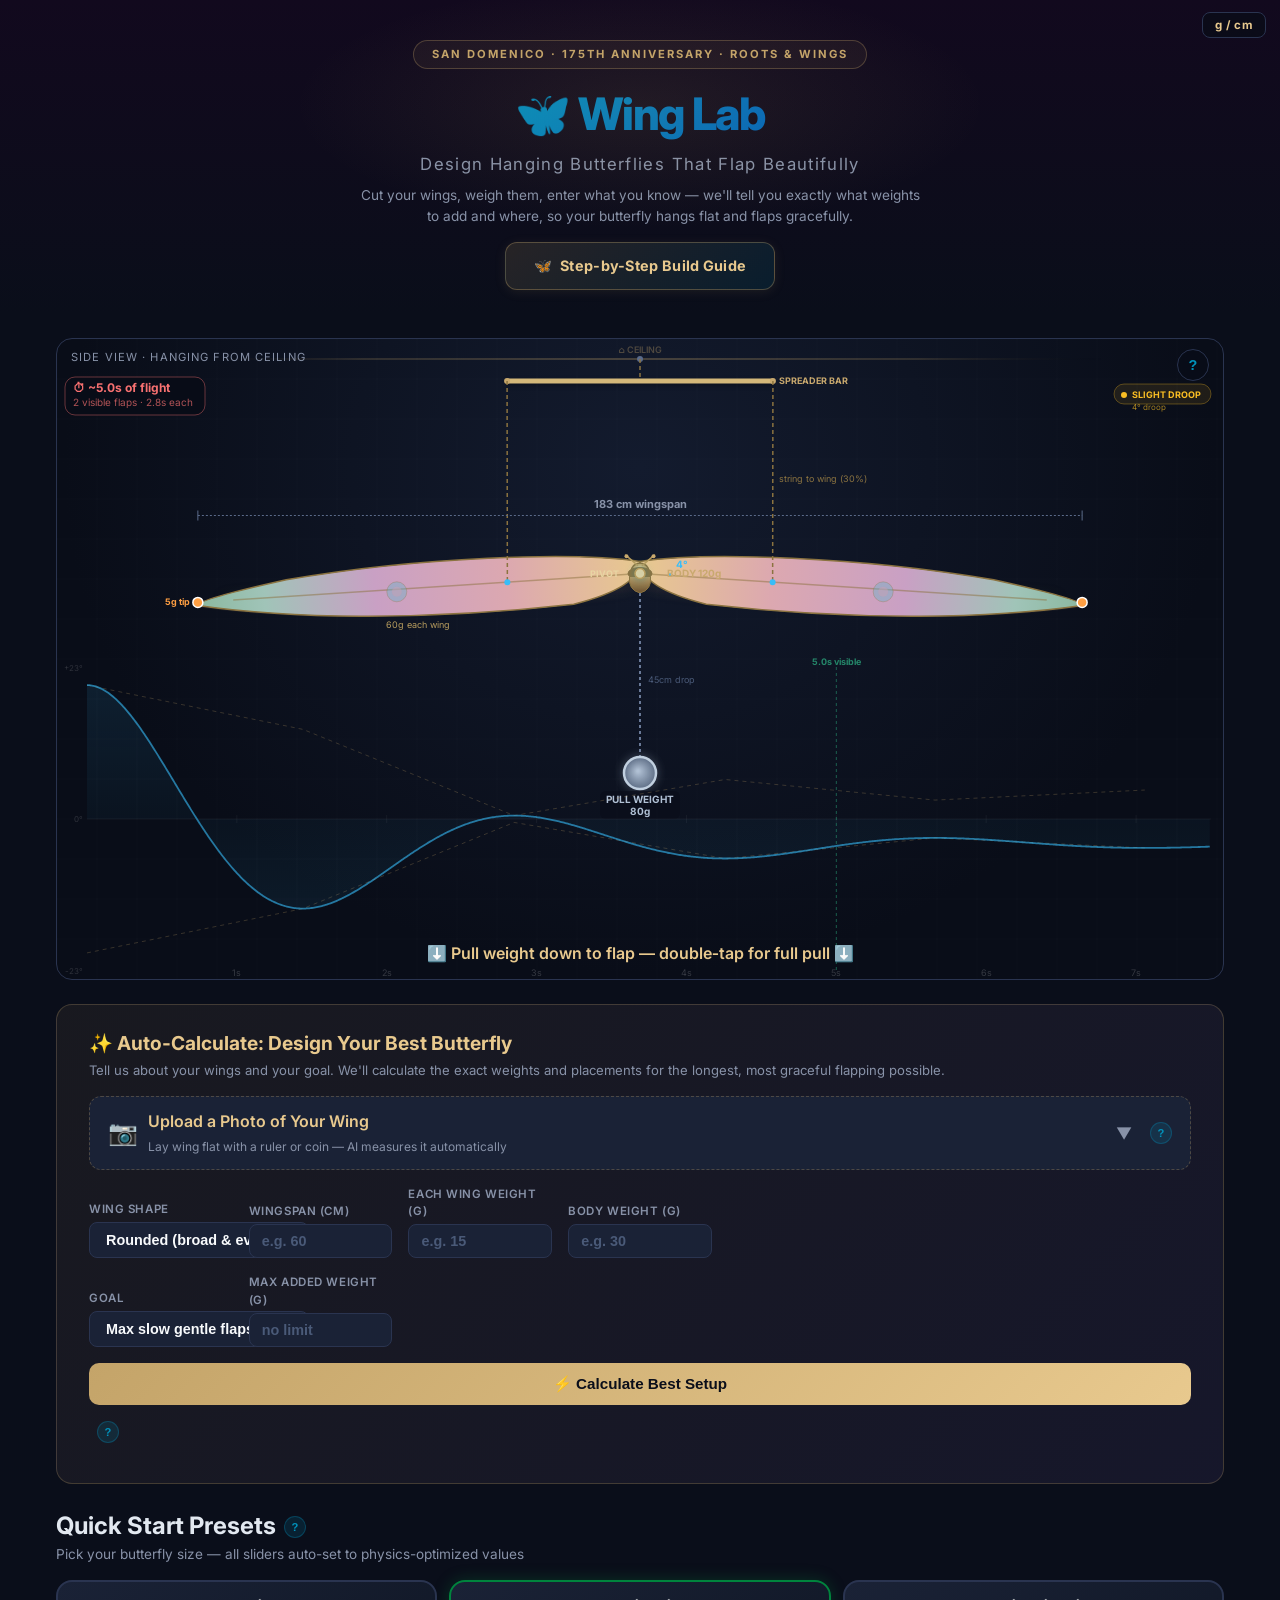
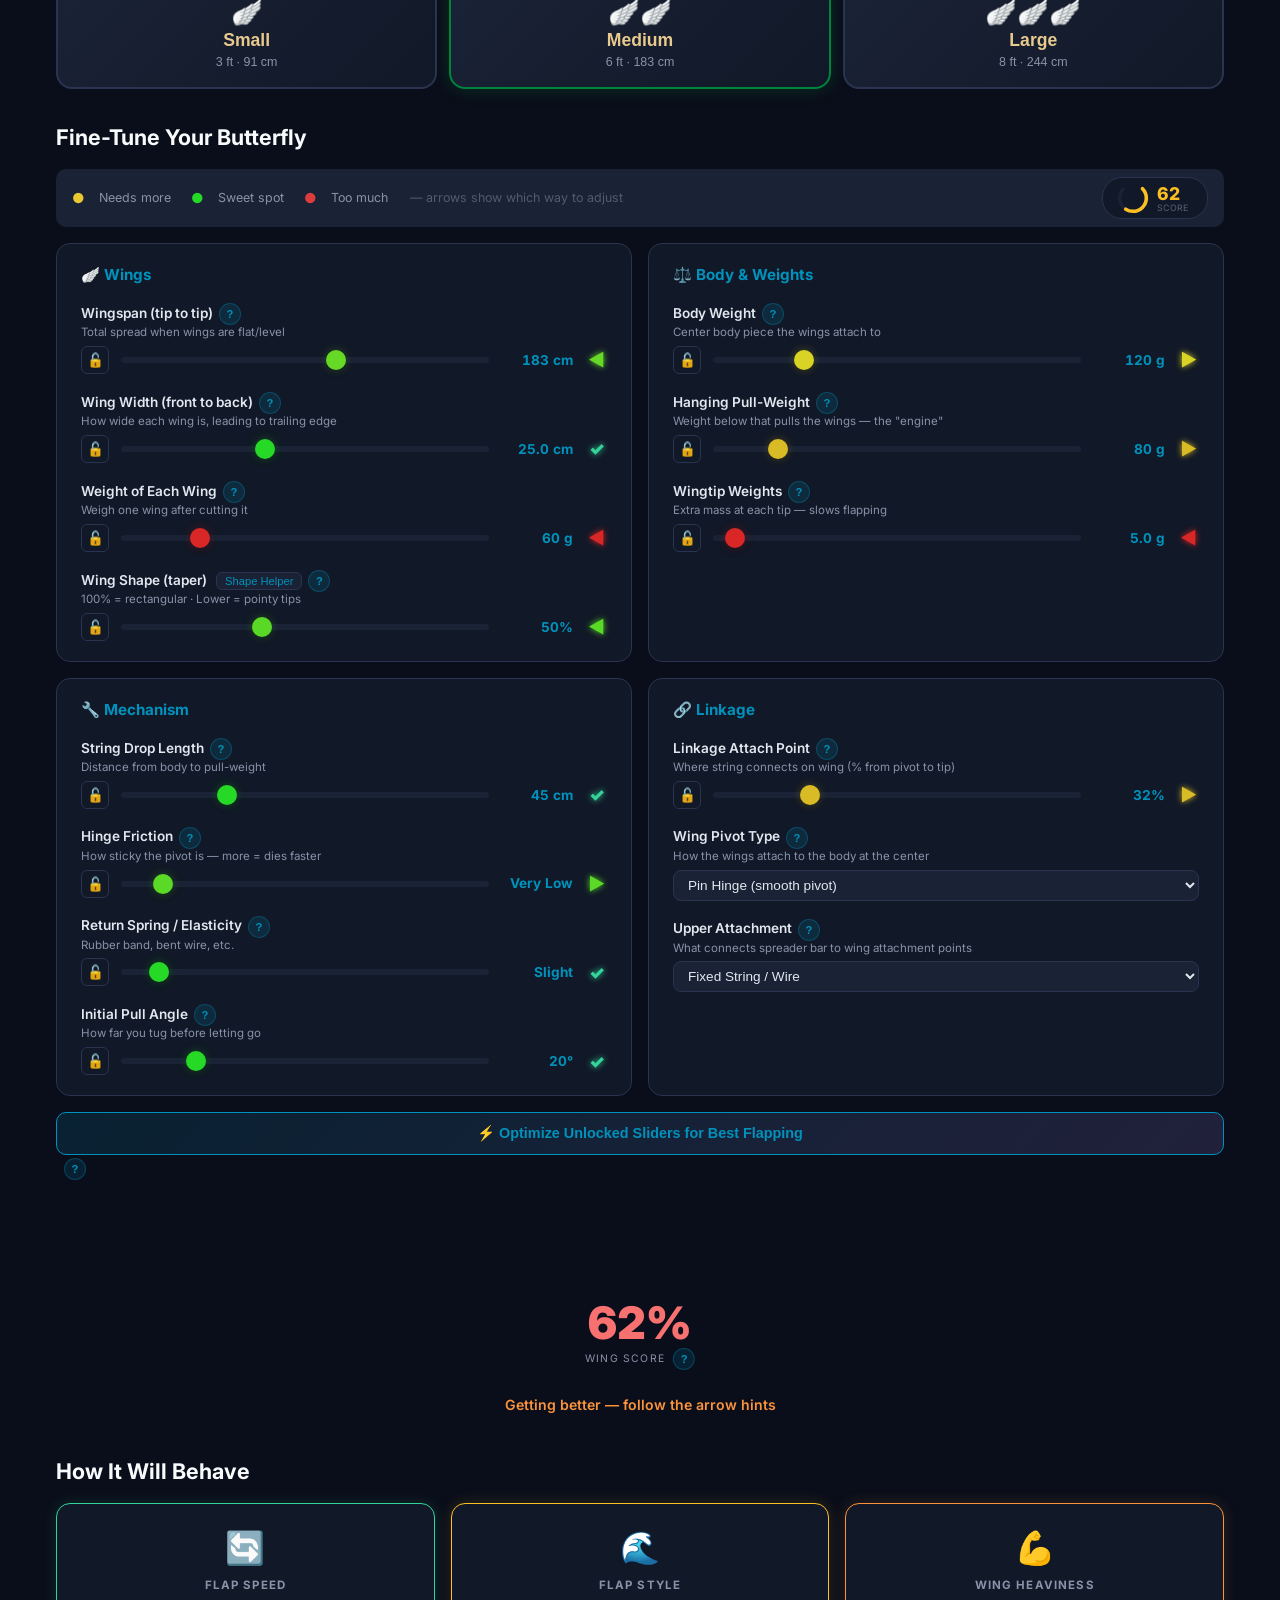
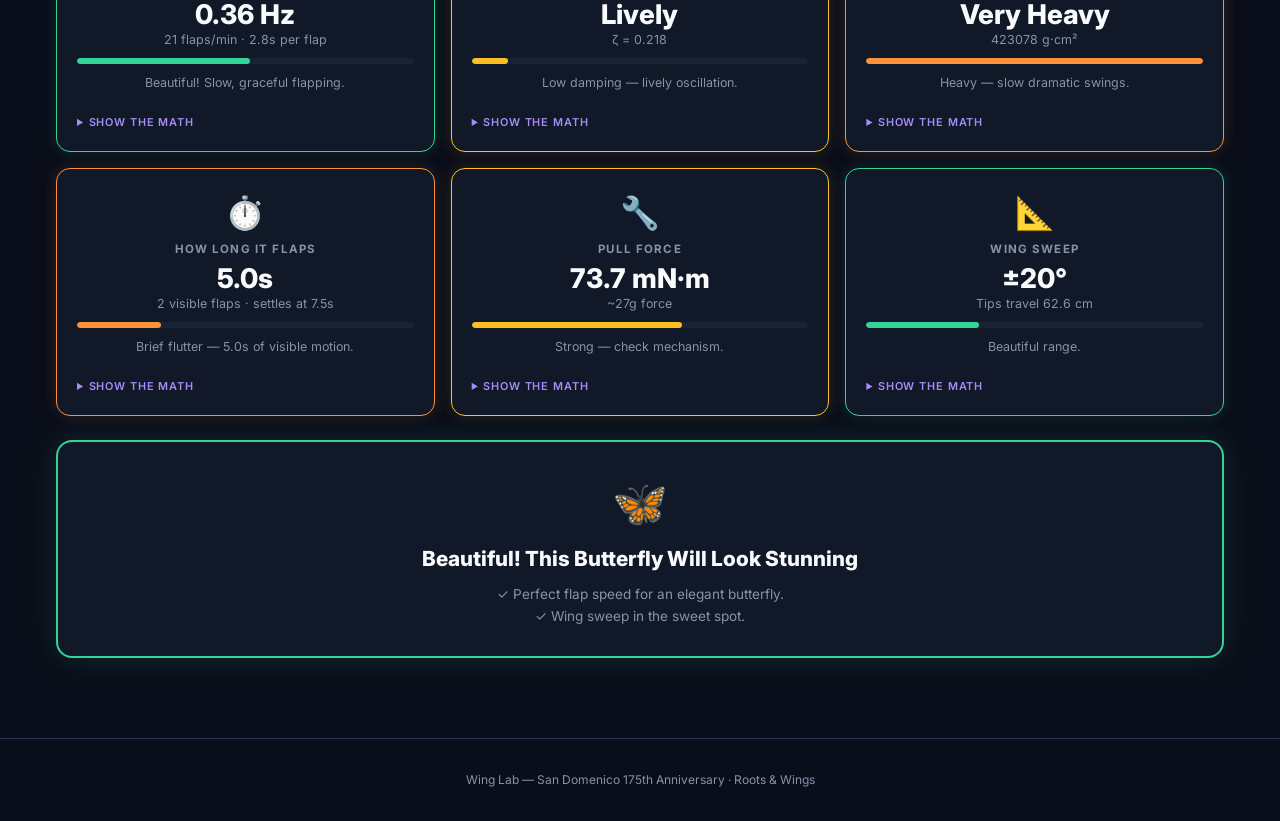
==== butterfly-wing-lab.html @ 30ece29a "Add metric/imperial unit toggle across entire interface - Toggle button in header (g/cm ↔ oz/in) - A" ====
<!DOCTYPE html>
<html lang="en">
<head>
  <meta charset="UTF-8">
  <meta name="viewport" content="width=device-width, initial-scale=1.0">
  <meta name="theme-color" content="#00843D">
  <meta name="apple-mobile-web-app-capable" content="yes">
  <meta name="apple-mobile-web-app-status-bar-style" content="black-translucent">
  <link rel="manifest" href="/manifest.json">
  <link rel="icon" type="image/svg+xml" href="/icon-192.svg">
  <link rel="apple-touch-icon" href="/icon-192.svg">
  <link rel="preconnect" href="https://fonts.googleapis.com">
  <link rel="preconnect" href="https://fonts.gstatic.com" crossorigin>
  <link href="https://fonts.googleapis.com/css2?family=Inter:wght@400;600;700;800;900&display=swap" rel="stylesheet">
  <title>Wing Lab — San Domenico 175th · Roots & Wings</title>
  <style>
:root {
  --bg-deep: #0a0e1a;
  --bg-card: #111827;
  --bg-surface: #1a2236;
  --border: #2a3450;
  --text: #e2e8f0;
  --text-dim: #8892a8;
  --text-bright: #f8fafc;
  --sd-green: #00843D;
  --sd-blue: #0057B8;
  --sd-yellow: #FFCD00;
  --sd-teal: #0092BC;
  --accent: #0092BC;
  --accent-glow: rgba(0, 146, 188, 0.3);
  --gold: #c4a469;
  --gold-light: #e8c98e;
  --green: #34d399;
  --green-dim: rgba(52, 211, 153, 0.15);
  --yellow: #fbbf24;
  --yellow-dim: rgba(251, 191, 36, 0.15);
  --orange: #fb923c;
  --orange-dim: rgba(251, 146, 60, 0.15);
  --red: #f87171;
  --red-dim: rgba(248, 113, 113, 0.15);
  --purple: #a78bfa;
}
*{margin:0;padding:0;box-sizing:border-box}
body{font-family:'Inter',-apple-system,BlinkMacSystemFont,'Segoe UI',sans-serif;background:var(--bg-deep);color:var(--text);line-height:1.5;min-height:100vh}

header{text-align:center;padding:2.5rem 1rem 1.5rem;background:linear-gradient(180deg,#12091e 0%,var(--bg-deep) 100%);position:relative;overflow:hidden}
header::before{content:'';position:absolute;top:-20px;left:50%;transform:translateX(-50%);width:700px;height:250px;background:radial-gradient(ellipse,rgba(196,164,105,0.1) 0%,transparent 70%);pointer-events:none}
.gala-badge{display:inline-block;font-size:.7rem;font-weight:700;letter-spacing:.18em;text-transform:uppercase;color:var(--gold);border:1px solid rgba(196,164,105,0.3);padding:5px 18px;border-radius:20px;margin-bottom:.75rem;background:rgba(196,164,105,0.06)}
header h1{font-size:2.8rem;font-weight:800;letter-spacing:-.03em;background:linear-gradient(135deg,var(--sd-green) 0%,var(--sd-teal) 35%,var(--sd-blue) 70%,var(--gold-light) 100%);-webkit-background-clip:text;-webkit-text-fill-color:transparent;background-clip:text}
.subtitle{color:var(--text-dim);font-size:1.05rem;letter-spacing:.08em;margin-top:.25rem}
.header-desc{color:var(--text-dim);font-size:.85rem;margin-top:.5rem;max-width:560px;margin-left:auto;margin-right:auto;line-height:1.5}
main{max-width:1200px;margin:0 auto;padding:0 1rem 3rem}

#wing-viz-section{position:relative;margin:1.5rem 0;border-radius:16px;overflow:hidden;border:1px solid var(--border);background:radial-gradient(ellipse at 50% 20%,#131b2e 0%,#090d18 70%)}
#wingCanvas{display:block;width:100%;height:640px;touch-action:pan-y}
#anim-controls{position:absolute;bottom:14px;left:50%;transform:translateX(-50%);display:flex;gap:8px}
#anim-controls button{background:rgba(17,24,39,0.9);border:1px solid var(--border);color:var(--accent);padding:8px 20px;border-radius:10px;font-size:.85rem;font-weight:600;cursor:pointer;backdrop-filter:blur(8px);transition:all .2s}
#anim-controls button:hover{background:rgba(56,189,248,0.15);border-color:var(--accent);transform:translateY(-1px)}
#anim-controls button.active{background:var(--accent);color:var(--bg-deep)}
#canvas-label{position:absolute;top:10px;left:14px;font-size:.7rem;color:var(--text-dim);text-transform:uppercase;letter-spacing:.1em}
#physics-math-btn{position:absolute;top:10px;right:14px;background:rgba(9,13,24,0.7);border:1px solid var(--border);color:var(--accent);width:32px;height:32px;border-radius:50%;font-size:.9rem;font-weight:700;cursor:pointer;backdrop-filter:blur(6px);transition:all .2s;display:flex;align-items:center;justify-content:center;z-index:10}
#physics-math-btn:hover{background:rgba(56,189,248,0.2);border-color:var(--accent);transform:scale(1.1)}
#physics-modal-overlay{position:fixed;inset:0;z-index:10001;background:rgba(0,0,0,0.7);backdrop-filter:blur(6px);display:none;align-items:flex-start;justify-content:center;padding:1.5rem;overflow-y:auto}
#physics-modal-overlay.open{display:flex}
#physics-modal{background:var(--bg-card);border:1px solid var(--border);border-radius:20px;max-width:680px;width:100%;max-height:none;padding:2rem 2.5rem;position:relative;box-shadow:0 24px 80px rgba(0,0,0,0.6);margin:1rem 0}
#physics-modal h3{font-size:1.15rem;color:var(--gold-light);margin:1.5rem 0 .5rem;font-weight:700}
#physics-modal h3:first-of-type{margin-top:.5rem}
#physics-modal .eq{font-family:'Cambria Math','Latin Modern Math','STIX Two Math',Georgia,serif;font-size:1.05rem;color:#e2e8f0;background:rgba(56,189,248,0.06);border:1px solid rgba(56,189,248,0.12);border-radius:12px;padding:1rem 1.25rem;margin:.75rem 0;line-height:1.8;overflow-x:auto}
#physics-modal .eq-label{font-size:.75rem;color:var(--accent);text-transform:uppercase;letter-spacing:.1em;margin-bottom:.25rem;font-family:Inter,system-ui,sans-serif}
#physics-modal p{font-size:.9rem;color:var(--text-soft);line-height:1.6;margin:.5rem 0}
#physics-modal .var-def{display:grid;grid-template-columns:auto 1fr;gap:4px 12px;font-size:.85rem;margin:.5rem 0}
#physics-modal .var-def dt{color:var(--accent);font-family:'Cambria Math',Georgia,serif;font-style:italic;text-align:right}
#physics-modal .var-def dd{color:var(--text-soft);margin:0}
#physics-modal-close{position:absolute;top:12px;right:16px;background:none;border:none;color:var(--text-dim);font-size:1.5rem;cursor:pointer;padding:4px 8px;border-radius:8px;transition:all .2s}
#physics-modal-close:hover{color:var(--text);background:var(--bg-surface)}

/* Auto-calc */
#auto-calc-section{margin:1.5rem 0;background:linear-gradient(135deg,rgba(196,164,105,0.08),rgba(167,139,250,0.08));border:1px solid rgba(196,164,105,0.25);border-radius:16px;padding:1.5rem 2rem}
#auto-calc-section h2{font-size:1.2rem;font-weight:700;color:var(--gold-light);margin-bottom:.25rem}
.auto-desc{font-size:.82rem;color:var(--text-dim);margin-bottom:1rem;line-height:1.4}
.auto-row{display:grid;grid-template-columns:repeat(auto-fill,minmax(140px,1fr));gap:1rem;align-items:end;margin-bottom:1rem}
.auto-field{display:flex;flex-direction:column;gap:4px}
.auto-field span{font-size:.72rem;font-weight:600;color:var(--text-dim);text-transform:uppercase;letter-spacing:.05em}
.auto-field input,.auto-field select{background:var(--bg-surface);border:1px solid var(--border);color:var(--text-bright);padding:8px 12px;border-radius:8px;font-size:.9rem;width:100%;outline:none;font-weight:600}
.auto-field input:focus{border-color:var(--gold)}
.auto-field input::placeholder{color:#4a5a78}
#autoCalcBtn{grid-column:1/-1;background:linear-gradient(135deg,var(--gold),var(--gold-light));color:var(--bg-deep);border:none;padding:12px 24px;border-radius:10px;font-size:.95rem;font-weight:700;cursor:pointer;transition:transform .15s,box-shadow .15s;white-space:nowrap;width:100%}
#autoCalcBtn:hover{transform:translateY(-1px);box-shadow:0 4px 16px rgba(196,164,105,0.3)}
#auto-result{background:var(--bg-card);border:1px solid var(--border);border-radius:10px;padding:1rem 1.25rem;display:none;margin-top:.75rem}
#auto-result.visible{display:block}
#auto-result h3{font-size:.85rem;font-weight:700;color:var(--green);margin-bottom:.5rem}
.auto-result-grid{display:grid;grid-template-columns:repeat(auto-fit,minmax(150px,1fr));gap:.75rem}
.ari{text-align:center;padding:.5rem;background:var(--bg-surface);border-radius:8px;border:2px solid transparent;transition:border-color .3s}
.ari.highlight{border-color:var(--gold);background:rgba(196,164,105,0.08)}
.ari .ari-label{font-size:.68rem;color:var(--text-dim);text-transform:uppercase;letter-spacing:.06em;margin-bottom:2px}
.ari .ari-value{font-size:1.3rem;font-weight:800;color:var(--gold-light)}
.ari .ari-detail{font-size:.7rem;color:var(--text-dim)}

/* Controls */
#controls-section{margin:2rem 0}
#controls-section h2,#dashboard-section h2,#plot-section h2{font-size:1.35rem;font-weight:700;margin-bottom:1rem;color:var(--text-bright)}
.controls-grid{display:grid;grid-template-columns:repeat(2,1fr);gap:1rem}
.control-group{background:var(--bg-card);border:1px solid var(--border);border-radius:14px;padding:1.25rem 1.5rem;transition:border-color .3s}
.control-group:hover{border-color:rgba(56,189,248,0.3)}
.control-group h3{font-size:.95rem;font-weight:700;margin-bottom:1rem;color:var(--accent)}
.control-group label{display:block;margin-bottom:1.1rem}
.control-group label:last-child{margin-bottom:0}
.label-text{display:block;font-size:.85rem;font-weight:600;color:var(--text)}
.label-detail{display:block;font-size:.72rem;color:var(--text-dim);margin-bottom:6px;line-height:1.3}
.slider-row{display:flex;align-items:center;gap:12px}
.slider-row input[type="range"]{flex:1;-webkit-appearance:none;appearance:none;height:6px;background:var(--bg-surface);border-radius:3px;outline:none;transition:background .2s;touch-action:manipulation}
.slider-row input[type="range"]:hover{background:#222d45}
.slider-row input[type="range"]::-webkit-slider-thumb{-webkit-appearance:none;width:20px;height:20px;border-radius:50%;background:var(--thumb-color,var(--accent));cursor:pointer;box-shadow:0 0 10px var(--thumb-glow,var(--accent-glow)),0 2px 6px rgba(0,0,0,0.3);transition:transform .15s,box-shadow .15s,background .3s}
.slider-row input[type="range"]::-webkit-slider-thumb:hover{transform:scale(1.15)}
.slider-row input[type="range"]:active::-webkit-slider-thumb{transform:scale(1.25)}
.slider-row input[type="range"]::-moz-range-thumb{width:20px;height:20px;border-radius:50%;background:var(--thumb-color,var(--accent));cursor:pointer;border:none;transition:background .3s}
.slider-row output{min-width:72px;text-align:right;font-size:.85rem;font-weight:700;color:var(--accent);font-variant-numeric:tabular-nums}
.slider-hint{width:22px;font-size:1.1rem;text-align:center;font-weight:900;opacity:1;transition:opacity .3s,color .3s;flex-shrink:0;line-height:1;text-shadow:0 0 6px currentColor}
.slider-lock{width:28px;height:28px;border:1px solid var(--border);background:transparent;color:var(--text-dim);border-radius:6px;cursor:pointer;font-size:.85rem;flex-shrink:0;display:flex;align-items:center;justify-content:center;transition:all .2s;padding:0}
.slider-lock:hover{border-color:var(--accent);color:var(--accent)}
.slider-lock.locked{background:rgba(251,191,36,0.15);border-color:var(--yellow);color:var(--yellow)}
.slider-row.locked input[type="range"]{opacity:0.35;pointer-events:none}
.slider-row.locked output{opacity:0.5}
.slider-row.locked .slider-hint{opacity:0.2}
#optimize-btn{display:block;width:100%;margin-top:1rem;padding:12px;background:linear-gradient(135deg,rgba(0,146,188,0.15),rgba(167,139,250,0.15));border:1px solid var(--accent);color:var(--accent);border-radius:10px;font-size:.9rem;font-weight:700;cursor:pointer;transition:all .2s}
#optimize-btn:hover{background:rgba(0,146,188,0.25);transform:translateY(-1px);box-shadow:0 4px 16px rgba(0,146,188,0.2)}
.slider-row.computed output{color:var(--gold-light);text-shadow:0 0 8px rgba(196,164,105,0.3)}
.slider-row select{flex:1;background:var(--bg-surface);border:1px solid var(--border);color:var(--text);padding:6px 10px;border-radius:8px;font-size:.85rem;cursor:pointer;outline:none}
.slider-row select:focus{border-color:var(--accent)}

/* Speedometer Gauge */
#speedo-section{margin:2rem 0 1rem;text-align:center}
#speedo-wrap{position:relative;display:inline-block;width:280px;height:170px}
#speedo-canvas{width:280px;height:170px}
#speedo-value{position:absolute;bottom:12px;left:50%;transform:translateX(-50%);text-align:center;line-height:1}
#speedo-num{font-size:2.8rem;font-weight:900;color:var(--text-bright);transition:color .3s;font-variant-numeric:tabular-nums}
#speedo-label{font-size:.65rem;text-transform:uppercase;letter-spacing:.12em;color:var(--text-dim);margin-top:2px}
#speedo-msg{font-size:.88rem;font-weight:600;margin-top:6px;min-height:1.3em;transition:color .3s}
@media(max-width:600px){
  #speedo-wrap{width:240px;height:150px}
  #speedo-canvas{width:240px;height:150px}
  #speedo-num{font-size:2.2rem}
}

/* Dashboard */
#dashboard-section{margin:2.5rem 0 1.5rem}
.dashboard-grid{display:grid;grid-template-columns:repeat(3,1fr);gap:1rem}
.metric-card{background:var(--bg-card);border:1px solid var(--border);border-radius:14px;padding:1.25rem;text-align:center;transition:border-color .3s,box-shadow .3s,transform .2s}
.metric-card:hover{transform:translateY(-2px);box-shadow:0 4px 20px rgba(0,0,0,0.3)}
.metric-card.status-great{border-color:var(--green);box-shadow:0 0 15px var(--green-dim)}
.metric-card.status-ok{border-color:var(--yellow);box-shadow:0 0 15px var(--yellow-dim)}
.metric-card.status-warn{border-color:var(--orange);box-shadow:0 0 15px var(--orange-dim)}
.metric-card.status-bad{border-color:var(--red);box-shadow:0 0 15px var(--red-dim)}
.metric-icon{font-size:2rem;margin-bottom:.3rem}
.metric-label{font-size:.72rem;font-weight:700;text-transform:uppercase;letter-spacing:.1em;color:var(--text-dim);margin-bottom:.25rem}
.metric-value{font-size:1.7rem;font-weight:800;color:var(--text-bright);line-height:1.2}
.metric-sublabel{font-size:.78rem;color:var(--text-dim);margin-bottom:.5rem}
.metric-bar-wrap{height:6px;background:var(--bg-surface);border-radius:3px;overflow:hidden;margin-bottom:.6rem}
.metric-bar{height:100%;border-radius:3px;transition:width .5s cubic-bezier(0.4,0,0.2,1),background .3s;width:0%}
.metric-explain{font-size:.78rem;color:var(--text-dim);line-height:1.4;min-height:2.5em}
.math-details{margin-top:.6rem;text-align:left}
.math-details summary{font-size:.68rem;color:var(--purple);cursor:pointer;text-transform:uppercase;letter-spacing:.08em;font-weight:600;user-select:none}
.math-details summary:hover{color:var(--accent)}
.math-content{margin-top:.5rem;font-size:.72rem;font-family:'SF Mono','Fira Code','Consolas',monospace;color:var(--text-dim);line-height:1.7;background:var(--bg-surface);padding:.75rem;border-radius:8px;white-space:pre-wrap;word-break:break-word}

/* Verdict */
#verdict-section{margin:1.5rem 0 2rem}
#verdict-box{background:var(--bg-card);border:2px solid var(--border);border-radius:16px;padding:1.75rem 2rem;text-align:center;transition:border-color .4s,box-shadow .4s}
#verdict-box.verdict-great{border-color:var(--green);box-shadow:0 0 30px var(--green-dim)}
#verdict-box.verdict-good{border-color:var(--yellow);box-shadow:0 0 30px var(--yellow-dim)}
#verdict-box.verdict-meh{border-color:var(--orange);box-shadow:0 0 30px var(--orange-dim)}
#verdict-box.verdict-bad{border-color:var(--red);box-shadow:0 0 30px var(--red-dim)}
#verdict-icon{font-size:2.8rem;margin-bottom:.4rem}
#verdict-text{font-size:1.3rem;font-weight:800;color:var(--text-bright);margin-bottom:.6rem}
#verdict-tips{font-size:.85rem;color:var(--text-dim);line-height:1.6;max-width:650px;margin:0 auto}
#verdict-tips strong{color:var(--text)}

/* Plot */
#plot-section{margin:2rem 0}
#plotCanvas{display:block;width:100%;height:200px;background:var(--bg-card);border:1px solid var(--border);border-radius:14px}

footer{text-align:center;padding:2rem 1rem;color:var(--text-dim);font-size:.75rem;border-top:1px solid var(--border)}

/* Preset buttons */
#presets-section{margin:1.5rem 0}
.preset-btn{display:flex;flex-direction:column;align-items:center;gap:4px;padding:18px 16px;background:linear-gradient(135deg,var(--bg-surface),var(--bg-card));border:2px solid var(--border);border-radius:16px;cursor:pointer;transition:all .25s;color:var(--text);min-height:60px}
.preset-btn:hover{border-color:var(--gold);background:linear-gradient(135deg,rgba(196,164,105,0.08),var(--bg-card));transform:translateY(-2px);box-shadow:0 6px 20px rgba(196,164,105,0.15)}
.preset-btn:active{transform:translateY(0);box-shadow:none}
.preset-btn.active{border-color:var(--sd-green);box-shadow:0 0 16px rgba(0,132,61,0.3)}
.preset-icon{font-size:1.6rem;line-height:1}
.preset-label{font-size:1.1rem;font-weight:700;color:var(--gold-light)}
.preset-size{font-size:.78rem;color:var(--text-dim)}

@media(max-width:900px){.controls-grid{grid-template-columns:1fr}.dashboard-grid{grid-template-columns:repeat(2,1fr)}#auto-calc-section{padding:1.25rem 1rem}}
@media(max-width:600px){
  header{padding:1.5rem .75rem 1rem}
  header h1{font-size:1.8rem}
  .subtitle{font-size:1rem}
  .header-desc{font-size:.88rem}
  main{padding:0 .5rem 2rem}
  section{margin:1rem 0!important}
  #wingCanvas{height:380px}
  #auto-calc-section{padding:1rem .75rem}
  .auto-row{grid-template-columns:1fr 1fr!important;gap:.75rem}
  #autoCalcBtn{padding:14px;font-size:1.05rem}
  .control-group{padding:.75rem}
  .control-group label .label-text{font-size:.92rem}
  .control-group label .label-detail{font-size:.82rem}
  .slider-row{gap:8px}
  .slider-row output{min-width:55px;font-size:.88rem}
  .slider-row input[type="range"]{height:36px}
  .slider-row input[type="range"]::-webkit-slider-thumb{width:44px;height:44px}
  .slider-row input[type="range"]::-moz-range-thumb{width:44px;height:44px}
  .slider-lock{width:44px;height:44px;font-size:1.1rem;border-radius:10px}
  .dashboard-grid{grid-template-columns:1fr}
  .metric-value{font-size:1.6rem}
  .metric-sublabel{font-size:.82rem}
  .metric-explain{font-size:.85rem}
  .auto-field span{font-size:.82rem}
  .ari .ari-label{font-size:.78rem}
  .ari .ari-detail{font-size:.78rem}
  .metric-label{font-size:.82rem}
  .math-content{font-size:.82rem}
  #speedo-label{font-size:.75rem}
  #canvas-label{font-size:.78rem}
  #openShapeModal{font-size:.82rem;padding:6px 14px;min-height:36px}
  #plotCanvas{height:160px}
  #verdict-box{padding:1rem}
  #verdict-box #verdict-text{font-size:1.05rem}
  #photo-dropzone{padding:1.25rem}
  footer{padding:1.5rem .5rem}
}
@media(max-width:380px){
  header h1{font-size:1.5rem}
  .auto-row{grid-template-columns:1fr!important}
  .gala-badge{font-size:.6rem;padding:4px 12px}
}
@keyframes hintPulse{0%,100%{opacity:1;transform:translateY(0)}50%{opacity:0.6;transform:translateY(4px)}}
@keyframes guideFlap{0%,100%{transform:rotate(0deg) scaleX(1)}25%{transform:rotate(-8deg) scaleX(0.85)}50%{transform:rotate(0deg) scaleX(1)}75%{transform:rotate(8deg) scaleX(0.85)}}
.guide-btn{display:inline-flex;align-items:center;gap:8px;margin-top:1rem;padding:12px 28px;background:linear-gradient(135deg,rgba(196,164,105,0.15),rgba(0,146,188,0.12));border:1.5px solid rgba(196,164,105,0.35);color:var(--gold-light);font-size:.9rem;font-weight:700;border-radius:12px;text-decoration:none;transition:all .25s;box-shadow:0 2px 12px rgba(196,164,105,0.1);letter-spacing:.02em}
.guide-btn:hover{transform:translateY(-2px);box-shadow:0 4px 20px rgba(196,164,105,0.25);border-color:rgba(196,164,105,0.55);background:linear-gradient(135deg,rgba(196,164,105,0.22),rgba(0,146,188,0.18))}
.guide-btn .gb-fly{display:inline-block;transition:all .3s}
.guide-btn:hover .gb-fly{animation:guideFlap .6s ease-in-out infinite}
#unit-toggle{position:absolute;top:12px;right:14px;background:rgba(9,13,24,0.7);border:1px solid var(--border);color:var(--gold-light);font-size:.72rem;font-weight:700;padding:5px 12px;border-radius:8px;cursor:pointer;backdrop-filter:blur(6px);transition:all .2s;font-family:inherit;letter-spacing:.04em}
#unit-toggle:hover{background:rgba(196,164,105,0.15);border-color:var(--gold-light)}
#loading-overlay{position:fixed;inset:0;z-index:9999;background:var(--bg-deep);display:flex;flex-direction:column;align-items:center;justify-content:center;transition:opacity .5s;font-size:2rem}
#loading-overlay span{font-size:1rem;color:var(--text-dim);margin-top:1rem;font-weight:600}
#loading-overlay.fade-out{opacity:0;pointer-events:none}

/* Help Modal */
#help-modal-overlay{position:fixed;inset:0;z-index:10000;background:rgba(0,0,0,0.6);backdrop-filter:blur(4px);display:none;align-items:center;justify-content:center;padding:1rem}
#help-modal-overlay.open{display:flex}
#help-modal{background:var(--bg-card);border:1px solid var(--border);border-radius:20px;max-width:440px;width:100%;max-height:80vh;overflow-y:auto;padding:2rem;position:relative;box-shadow:0 20px 60px rgba(0,0,0,0.5)}
#help-modal-close{position:absolute;top:12px;right:16px;background:none;border:none;color:var(--text-dim);font-size:1.5rem;cursor:pointer;padding:4px 8px;border-radius:8px;transition:all .2s}
#help-modal-close:hover{color:var(--text);background:var(--bg-surface)}
#help-modal h3{font-size:1.2rem;font-weight:800;color:var(--gold-light);margin-bottom:.75rem;padding-right:2rem}
#help-modal .help-body{font-size:.92rem;color:var(--text);line-height:1.6;margin-bottom:1rem}
#help-modal .help-tip{background:rgba(0,132,61,0.1);border:1px solid rgba(0,132,61,0.25);border-radius:12px;padding:10px 14px;font-size:.85rem;color:var(--green);line-height:1.5}
#help-modal .help-tip::before{content:'\uD83D\uDCA1 ';font-size:1rem}
.help-btn{display:inline-flex;align-items:center;justify-content:center;width:22px;height:22px;border-radius:50%;background:rgba(0,146,188,0.15);border:1px solid rgba(0,146,188,0.3);color:var(--accent);font-size:.7rem;font-weight:700;cursor:pointer;margin-left:6px;transition:all .2s;vertical-align:middle;flex-shrink:0}
.help-btn:hover{background:rgba(0,146,188,0.3);transform:scale(1.1)}
@media(max-width:600px){.help-btn{width:28px;height:28px;font-size:.8rem}}
  </style>
</head>
<body>
  <div id="loading-overlay">&#x1F98B;<span>Loading Wing Lab...</span></div>
  <header>
    <div class="gala-badge">San Domenico &middot; 175th Anniversary &middot; Roots & Wings</div>
    <h1>&#x1F98B; Wing Lab</h1>
    <p class="subtitle">Design Hanging Butterflies That Flap Beautifully</p>
    <p class="header-desc">Cut your wings, weigh them, enter what you know &mdash; we'll tell you exactly what weights to add and where, so your butterfly hangs flat and flaps gracefully.</p>
    <a href="/instructions.html" class="guide-btn"><span class="gb-fly">&#x1F98B;</span> Step-by-Step Build Guide</a>
    <button id="unit-toggle" title="Switch metric / imperial" onclick="toggleUnits()">g / cm</button>
  </header>

  <main>
    <!-- Visualization -->
    <section id="wing-viz-section">
      <canvas id="wingCanvas" role="img" aria-label="Interactive butterfly wing simulation — drag the weight to flap"></canvas>
      <div id="anim-controls">
        <div id="drag-hint" style="color:var(--gold-light);font-size:1rem;font-weight:600;opacity:1;pointer-events:none;text-align:center;animation:hintPulse 2s ease-in-out infinite">
          &#11015;&#65039; Pull weight down to flap &mdash; double&#8209;tap for full pull &#11015;&#65039;
        </div>
      </div>
      <div id="canvas-label">Side view &middot; hanging from ceiling</div>
      <button id="physics-math-btn" title="View the physics equations" onclick="document.getElementById('physics-modal-overlay').classList.add('open')">?</button>
    </section>

    <!-- Physics Math Modal -->
    <div id="physics-modal-overlay" onclick="if(event.target===this)this.classList.remove('open')">
      <div id="physics-modal">
        <button id="physics-modal-close" onclick="this.parentElement.parentElement.classList.remove('open')">&times;</button>
        <h2 style="font-size:1.3rem;color:var(--gold-light);margin:0 0 .25rem;font-weight:800">&#x1F9EE; The Physics Behind the Flap</h2>
        <p style="color:var(--text-dim);font-size:.8rem;margin-bottom:1rem">Real equations &mdash; this is exactly what the simulator computes</p>

        <h3>&#9878;&#65039; Equation of Motion</h3>
        <p>Each wing pivots at the body. The angular acceleration <em>d&sup2;&theta;/dt&sup2;</em> comes from summing all torques and dividing by the moment of inertia:</p>
        <div class="eq">
          <div class="eq-label">Angular acceleration</div>
          I &middot; &theta;&#776; = &tau;<sub>pendulum</sub> + &tau;<sub>gravity</sub> + &tau;<sub>spring</sub> + &tau;<sub>elastic</sub> + &tau;<sub>friction</sub> + &tau;<sub>air drag</sub> &minus; c &middot; &theta;&#775;
        </div>

        <h3>&#128270; Torque Terms</h3>
        <div class="eq">
          <div class="eq-label">Pull weight pendulum (nonlinear)</div>
          &tau;<sub>pendulum</sub> = &minus;m<sub>pull</sub> &middot; g &middot; r<sub>link</sub> &middot; sin(&theta;)
        </div>
        <div class="eq">
          <div class="eq-label">Net gravitational bias (string tension vs wing weight)</div>
          &tau;<sub>gravity</sub> = &tau;<sub>net</sub> &middot; cos(&theta;)<br>
          <span style="font-size:.85rem;color:var(--text-dim)">where &tau;<sub>net</sub> = T &middot; r<sub>link</sub> &minus; (m<sub>wing</sub> &middot; g &middot; r<sub>cg</sub> + m<sub>tip</sub> &middot; g &middot; L)</span><br>
          <span style="font-size:.85rem;color:var(--text-dim)">and T = (m<sub>body</sub> + m<sub>pull</sub>) &middot; g / 2 &nbsp; (string tension per wing)</span>
        </div>
        <div class="eq">
          <div class="eq-label">Air drag (quadratic, opposes motion)</div>
          &tau;<sub>air</sub> = &minus;2 &middot; &frac12;&rho; C<sub>d</sub> A<sub>wing</sub> r<sub>cp</sub> &middot; v &middot; |v|<br>
          <span style="font-size:.85rem;color:var(--text-dim)">where v = &theta;&#775; &middot; L/2 (tip velocity) and C<sub>d</sub> = 1.2 (flat plate)</span>
        </div>

        <h3>&#128736;&#65039; Rest Angle</h3>
        <p>At equilibrium, the pendulum torque and gravitational bias cancel:</p>
        <div class="eq">
          <div class="eq-label">Static equilibrium</div>
          tan(&theta;<sub>rest</sub>) = &tau;<sub>net</sub> / (m<sub>pull</sub> &middot; g &middot; r<sub>link</sub>)
        </div>
        <p>When &tau;<sub>net</sub> &gt; 0 (heavy body/pull weight): wings tilt <strong>up</strong> (V-shape).<br>
        When &tau;<sub>net</sub> &lt; 0 (heavy wings): wings <strong>droop</strong> down.</p>

        <h3>&#9881;&#65039; Moment of Inertia</h3>
        <div class="eq">
          <div class="eq-label">Total rotational inertia</div>
          I = 2(I<sub>wing</sub> + I<sub>tip</sub>) + I<sub>pull</sub><br>
          <span style="font-size:.85rem;color:var(--text-dim)">I<sub>wing</sub> = m<sub>wing</sub> &middot; L&sup2; &middot; (1+3&lambda;) / (6(1+&lambda;)) &nbsp; (&lambda; = taper ratio)</span><br>
          <span style="font-size:.85rem;color:var(--text-dim)">I<sub>tip</sub> = m<sub>tip</sub> &middot; L&sup2; &nbsp; (point mass at tip)</span><br>
          <span style="font-size:.85rem;color:var(--text-dim)">I<sub>pull</sub> = m<sub>pull</sub> &middot; r<sub>link</sub>&sup2; &nbsp; (weight on linkage arm)</span>
        </div>

        <h3>&#127926; Natural Frequency</h3>
        <div class="eq">
          <div class="eq-label">Linearized stiffness near rest</div>
          k<sub>eff</sub> = m<sub>pull</sub> g r<sub>link</sub> cos(&theta;<sub>rest</sub>) + &tau;<sub>net</sub> sin(&theta;<sub>rest</sub>) + k<sub>spring</sub> + k<sub>elastic</sub>
        </div>
        <div class="eq">
          <div class="eq-label">Damped natural frequency</div>
          &omega;<sub>n</sub> = &radic;(k<sub>eff</sub> / I) &nbsp;&nbsp;&nbsp; f<sub>d</sub> = &omega;<sub>n</sub>&radic;(1&minus;&zeta;&sup2;) / 2&pi;
        </div>

        <h3>&#128187; Numerical Integration</h3>
        <p>4th-order Runge-Kutta (RK4) at 120 Hz timestep. Captures nonlinear large-angle dynamics, air drag v&sup2; effects, and Coulomb friction transitions that closed-form solutions miss.</p>

        <h3>&#128065;&#65039; Perceptibility Analysis</h3>
        <p>Flap duration uses human motion perception thresholds at 3m viewing distance:</p>
        <dl class="var-def">
          <dt>Displacement</dt><dd>&ge; 5mm tip movement (visual acuity threshold at gala distance)</dd>
          <dt>Velocity</dt><dd>&ge; 5mm/s tip speed (motion detection threshold)</dd>
        </dl>
        <p>A flap is "visible" only when <strong>both</strong> thresholds are exceeded simultaneously.</p>

        <div style="margin-top:1.5rem;padding-top:1rem;border-top:1px solid var(--border);color:var(--text-dim);font-size:.75rem">
          Wing Lab &middot; San Domenico 175th Anniversary Gala &middot; Physics engine v2.0
        </div>
      </div>
    </div>

    <!-- AUTO-CALCULATE -->
    <section id="auto-calc-section">
      <h2>&#10024; Auto-Calculate: Design Your Best Butterfly</h2>
      <p class="auto-desc">Tell us about your wings and your goal. We'll calculate the exact weights and placements for the longest, most graceful flapping possible.</p>

      <!-- PHOTO UPLOAD -->
      <div id="photo-panel">
        <div id="photo-toggle" style="cursor:pointer;display:flex;align-items:center;gap:10px;margin-bottom:1rem;padding:12px 18px;background:var(--bg-surface);border:1px dashed rgba(196,164,105,0.3);border-radius:12px;transition:all .2s">
          <span style="font-size:1.5rem">&#128247;</span>
          <div><span style="font-weight:600;color:var(--gold-light)">Upload a Photo of Your Wing</span><br><span style="font-size:.75rem;color:var(--text-dim)">Lay wing flat with a ruler or coin &mdash; AI measures it automatically</span></div>
          <span id="photo-arrow" style="margin-left:auto;color:var(--text-dim);transition:transform .2s">&#9660;</span>
        </div>
        <div id="photo-inner" style="display:none;padding:0 0 1.5rem">
          <div id="photo-dropzone" style="border:2px dashed var(--border);border-radius:12px;padding:2rem;text-align:center;cursor:pointer;transition:border-color .2s,background .2s;margin-bottom:1rem">
            <input type="file" id="wingPhotoInput" accept="image/*" style="display:none">
            <input type="file" id="wingCameraInput" accept="image/*" capture="environment" style="display:none">
            <div id="photo-placeholder">
              <div style="font-size:2.5rem;margin-bottom:.5rem;opacity:0.5">&#128247;</div>
              <div style="color:var(--text-dim)"><span style="color:var(--accent);text-decoration:underline;cursor:pointer" id="photoCameraBtn">Take a photo</span> or <span style="color:var(--accent);text-decoration:underline;cursor:pointer" id="photoSelectBtn">choose from gallery</span></div>
              <div style="font-size:.72rem;margin-top:.5rem;color:var(--text-dim);opacity:0.6">Lay your wing flat with a ruler or coin for scale &middot; JPEG recommended</div>
            </div>
            <img id="photo-preview" style="display:none;max-width:100%;max-height:300px;border-radius:8px;margin:0 auto">
            <button id="photo-retake" style="display:none;margin-top:8px;padding:6px 16px;background:transparent;border:1px solid var(--border);color:var(--text-dim);border-radius:8px;font-size:.78rem;cursor:pointer">&#128247; Retake photo</button>
          </div>
          <!-- Photo guide -->
          <details id="photo-guide" open style="margin-bottom:1rem">
            <summary style="font-size:.82rem;font-weight:600;color:var(--accent);cursor:pointer;user-select:none;padding:6px 0">&#9432; How to take a great wing photo</summary>
            <div style="font-size:.78rem;color:var(--text-dim);line-height:1.6;padding:.75rem;background:var(--bg-surface);border-radius:10px;margin-top:.5rem">
              <p style="margin:0 0 .75rem"><strong style="color:var(--text)">1. Lay the wing flat</strong> on a plain, contrasting surface. Press edges flat if they curl. Use dark paper under light wings, white paper under dark wings.</p>
              <p style="margin:0 0 .75rem"><strong style="color:var(--text)">2. Place a reference object</strong> on the SAME flat surface (not overlapping the wing) so AI can measure real-world size:</p>
              <div style="display:grid;grid-template-columns:repeat(auto-fit,minmax(140px,1fr));gap:8px;margin:8px 0 12px;padding:10px;background:rgba(56,189,248,0.06);border-radius:8px;border:1px solid rgba(56,189,248,0.12)">
                <div>&#128207; <strong style="color:var(--accent)">Ruler</strong> (best!) &mdash; place along the wing, markings visible</div>
                <div>&#128179; <strong style="color:var(--accent)">Credit card</strong> &mdash; 8.56 &times; 5.40 cm</div>
                <div>&#128181; <strong style="color:var(--accent)">Dollar bill</strong> &mdash; 15.6 &times; 6.6 cm</div>
                <div>&#129689; <strong style="color:var(--accent)">US quarter</strong> &mdash; 2.43 cm diameter</div>
                <div>&#128196; <strong style="color:var(--accent)">Letter paper</strong> &mdash; lay wing ON it (27.9 &times; 21.6 cm)</div>
                <div>&#128203; <strong style="color:var(--accent)">Sticky note</strong> &mdash; 7.6 &times; 7.6 cm</div>
              </div>
              <p style="margin:0 0 .75rem"><strong style="color:var(--text)">3. Lighting:</strong> Even, diffused light. No harsh shadows. Near a window is great. No flash!</p>
              <p style="margin:0 0 .75rem"><strong style="color:var(--text)">4. Angle:</strong> Shoot straight down (bird's-eye). Keep your phone level and parallel to the table. Hold about 30&ndash;40 cm (12&ndash;16 in) above the wing.</p>
              <p style="margin:0 0 .75rem"><strong style="color:var(--text)">5. Frame it:</strong> Get the <em>whole wing</em> + <em>whole reference</em> in the shot. Don't crop the edges.</p>
              <p style="margin:0;font-size:.72rem;opacity:0.7">You can photograph one wing or both &mdash; the AI handles either. Make sure your hand doesn't cast a shadow on the wing.</p>
            </div>
          </details>
          <div style="display:flex;gap:10px;align-items:end;flex-wrap:wrap">
            <div class="auto-field" style="flex:1;min-width:200px">
              <span>Claude API Key <span style="font-size:.7rem;opacity:0.5">(saved in browser, sent securely)</span> <a href="https://console.anthropic.com" target="_blank" rel="noopener" style="font-size:.68rem;color:var(--accent);text-decoration:none;opacity:0.7">Get a key &rarr;</a></span>
              <input type="password" id="apiKeyInput" placeholder="sk-ant-..." style="width:100%;background:var(--bg-surface);border:1px solid var(--border);color:var(--text);padding:8px 12px;border-radius:8px;font-size:.85rem">
            </div>
            <button id="analyzeBtn" disabled style="padding:10px 24px;background:linear-gradient(135deg,rgba(196,164,105,0.2),rgba(167,139,250,0.2));border:1px solid rgba(196,164,105,0.3);color:var(--gold-light);border-radius:10px;font-size:.9rem;font-weight:600;cursor:pointer;white-space:nowrap;opacity:0.5">&#128269; Analyze Wing</button>
          </div>
          <div id="analyzeHint" style="display:none;margin-top:6px;font-size:.72rem;color:var(--text-dim);opacity:0.7"></div>
          <div id="photo-status" style="display:none;margin-top:1rem;padding:12px 16px;background:var(--bg-surface);border-radius:10px;font-size:.85rem"></div>
        </div>
      </div>

      <div class="auto-row">
        <div class="auto-field" style="min-width:220px">
          <span>Wing Shape</span>
          <select id="ac-shape">
            <option value="monarch">Monarch (wide base, narrow tips)</option>
            <option value="swallowtail">Swallowtail (wide mid-wing)</option>
            <option value="luna">Luna Moth (long &amp; narrow)</option>
            <option value="rounded" selected>Rounded (broad &amp; even)</option>
          </select>
        </div>
        <div class="auto-field">
          <span>Wingspan (cm)</span>
          <input type="number" id="ac-wingspan" placeholder="e.g. 60" value="">
        </div>
        <div class="auto-field">
          <span>Each Wing Weight (g)</span>
          <input type="number" id="ac-wingWeight" placeholder="e.g. 15" value="">
        </div>
        <div class="auto-field">
          <span>Body Weight (g)</span>
          <input type="number" id="ac-bodyWeight" placeholder="e.g. 30" value="">
        </div>
      </div>
      <div class="auto-row" style="margin-top:.75rem">
        <div class="auto-field" style="min-width:220px">
          <span>Goal</span>
          <select id="ac-goal">
            <option value="long" selected>Max slow gentle flaps</option>
            <option value="moderate">Moderate (balanced)</option>
            <option value="lively">Quick lively flutters</option>
          </select>
        </div>
        <div class="auto-field">
          <span>Max Added Weight (g)</span>
          <input type="number" id="ac-maxWeight" placeholder="no limit" value="">
        </div>
        <button id="autoCalcBtn">&#9889; Calculate Best Setup</button>
      </div>
      <div id="auto-result">
        <h3 id="auto-result-title">&#10003; Your Optimal Build Sheet</h3>
        <div class="auto-result-grid" id="auto-result-grid"></div>
        <p id="auto-result-note" style="margin-top:.75rem;font-size:.78rem;color:var(--text-dim);line-height:1.4"></p>
      </div>
    </section>

    <!-- Quick Start Presets -->
    <section id="presets-section">
      <h2>Quick Start Presets</h2>
      <p style="font-size:.85rem;color:var(--text-dim);margin-bottom:1rem">Pick your butterfly size — all sliders auto-set to physics-optimized values</p>
      <div style="display:grid;grid-template-columns:repeat(auto-fit,minmax(160px,1fr));gap:12px">
        <button class="preset-btn" data-preset="small">
          <span class="preset-icon">&#x1FABD;</span>
          <span class="preset-label">Small</span>
          <span class="preset-size">3 ft &middot; 91 cm</span>
        </button>
        <button class="preset-btn" data-preset="medium">
          <span class="preset-icon">&#x1FABD;&#x1FABD;</span>
          <span class="preset-label">Medium</span>
          <span class="preset-size">6 ft &middot; 183 cm</span>
        </button>
        <button class="preset-btn" data-preset="large">
          <span class="preset-icon">&#x1FABD;&#x1FABD;&#x1FABD;</span>
          <span class="preset-label">Large</span>
          <span class="preset-size">8 ft &middot; 244 cm</span>
        </button>
      </div>
    </section>

    <!-- Controls -->
    <section id="controls-section">
      <h2>Fine-Tune Your Butterfly</h2>
      <div style="display:flex;align-items:center;gap:14px;padding:8px 16px;margin-bottom:1rem;font-size:.78rem;color:var(--text-dim);background:var(--bg-surface);border-radius:10px;flex-wrap:wrap">
        <span style="color:hsl(50,80%,55%);font-size:1.1em">&#9679;</span> Needs more <span style="color:hsl(120,70%,50%);font-size:1.1em;margin-left:6px">&#9679;</span> Sweet spot <span style="color:hsl(0,70%,55%);font-size:1.1em;margin-left:6px">&#9679;</span> Too much
        <span style="opacity:0.5;margin-left:8px">&mdash; arrows show which way to adjust</span>
        <span id="perfGauge" style="margin-left:auto;display:flex;align-items:center;gap:8px;padding:4px 14px;background:var(--bg-card);border:1px solid var(--border);border-radius:20px">
          <svg width="32" height="32" viewBox="0 0 36 36" style="flex-shrink:0">
            <circle cx="18" cy="18" r="15" fill="none" stroke="var(--bg-surface)" stroke-width="4" stroke-dasharray="70.7 23.6" stroke-dashoffset="-11.8" transform="rotate(-90 18 18)"/>
            <circle id="perfArc" cx="18" cy="18" r="15" fill="none" stroke="#34d399" stroke-width="4" stroke-dasharray="0 94.2" stroke-dashoffset="-11.8" transform="rotate(-90 18 18)" stroke-linecap="round" style="transition:stroke-dasharray .5s,stroke .3s"/>
          </svg>
          <div style="line-height:1.1;min-width:36px">
            <div id="perfNum" style="font-size:1.1rem;font-weight:800;color:#34d399;transition:color .3s">0</div>
            <div style="font-size:.55rem;text-transform:uppercase;letter-spacing:.04em;opacity:0.6">score</div>
          </div>
        </span>
      </div>
      <div class="controls-grid">
        <div class="control-group">
          <h3>&#x1FABD; Wings</h3>
          <label><span class="label-text">Wingspan (tip to tip)</span><span class="label-detail">Total spread when wings are flat/level</span><div class="slider-row"><input type="range" id="wingspan" min="15" max="300" step="1" value="60"><output id="wingspan-val">60 cm</output></div></label>
          <label><span class="label-text">Wing Width (front to back)</span><span class="label-detail">How wide each wing is, leading to trailing edge</span><div class="slider-row"><input type="range" id="chord" min="3" max="60" step="0.5" value="10"><output id="chord-val">10 cm</output></div></label>
          <label><span class="label-text">Weight of Each Wing</span><span class="label-detail">Weigh one wing after cutting it</span><div class="slider-row"><input type="range" id="wingWeight" min="1" max="300" step="1" value="15"><output id="wingWeight-val">15 g</output></div></label>
          <label><span class="label-text">Wing Shape (taper) <button id="openShapeModal" style="font-size:.7rem;padding:2px 8px;background:var(--bg-surface);border:1px solid var(--border);color:var(--accent);border-radius:6px;cursor:pointer;margin-left:6px">Shape Helper</button></span><span class="label-detail">100% = rectangular &middot; Lower = pointy tips</span><div class="slider-row"><input type="range" id="taper" min="20" max="100" step="5" value="50"><output id="taper-val">50%</output></div></label>
        </div>
        <div class="control-group">
          <h3>&#9878;&#65039; Body & Weights</h3>
          <label><span class="label-text">Body Weight</span><span class="label-detail">Center body piece the wings attach to</span><div class="slider-row"><input type="range" id="bodyWeight" min="5" max="500" step="1" value="30"><output id="bodyWeight-val">30 g</output></div></label>
          <label><span class="label-text">Hanging Pull-Weight</span><span class="label-detail">Weight below that pulls the wings &mdash; the "engine"</span><div class="slider-row"><input type="range" id="pullWeight" min="1" max="500" step="1" value="20"><output id="pullWeight-val">20 g</output></div></label>
          <label><span class="label-text">Wingtip Weights</span><span class="label-detail">Extra mass at each tip &mdash; slows flapping</span><div class="slider-row"><input type="range" id="tipWeight" min="0" max="150" step="0.5" value="2"><output id="tipWeight-val">2 g</output></div></label>
        </div>
        <div class="control-group">
          <h3>&#128295; Mechanism</h3>
          <label><span class="label-text">String Drop Length</span><span class="label-detail">Distance from body to pull-weight</span><div class="slider-row"><input type="range" id="stringLength" min="5" max="150" step="1" value="25"><output id="stringLength-val">25 cm</output></div></label>
          <label><span class="label-text">Hinge Friction</span><span class="label-detail">How sticky the pivot is &mdash; more = dies faster</span><div class="slider-row"><input type="range" id="friction" min="1" max="100" step="1" value="15"><output id="friction-val">Low</output></div></label>
          <label><span class="label-text">Return Spring / Elasticity</span><span class="label-detail">Rubber band, bent wire, etc.</span><div class="slider-row"><input type="range" id="springK" min="0" max="100" step="1" value="10"><output id="springK-val">Slight</output></div></label>
          <label><span class="label-text">Initial Pull Angle</span><span class="label-detail">How far you tug before letting go</span><div class="slider-row"><input type="range" id="initialPull" min="5" max="85" step="1" value="25"><output id="initialPull-val">25&deg;</output></div></label>
        </div>
        <div class="control-group">
          <h3>&#128279; Linkage</h3>
          <label><span class="label-text">Linkage Attach Point</span><span class="label-detail">Where string connects on wing (% from pivot to tip)</span><div class="slider-row"><input type="range" id="linkagePoint" min="10" max="90" step="5" value="30"><output id="linkagePoint-val">30%</output></div></label>
          <label><span class="label-text">Wing Pivot Type</span><span class="label-detail">How the wings attach to the body at the center</span><div class="slider-row"><select id="pivotType"><option value="pin">Pin Hinge (smooth pivot)</option><option value="living">Living Hinge (bent material)</option><option value="friction">Friction Hinge (tight pivot)</option></select></div></label>
          <label><span class="label-text">Upper Attachment</span><span class="label-detail">What connects spreader bar to wing attachment points</span><div class="slider-row"><select id="upperAttach"><option value="string" selected>Fixed String / Wire</option><option value="elastic">Elastic / Bungee Cord</option></select></div></label>
          <label id="elasticRow" style="display:none"><span class="label-text">Elastic Stiffness</span><span class="label-detail">How stretchy the bungee cord is</span><div class="slider-row"><input type="range" id="elasticK" min="1" max="100" step="1" value="30"><output id="elasticK-val">Moderate</output></div></label>
        </div>
      </div>
      <button id="optimize-btn">&#9889; Optimize Unlocked Sliders for Best Flapping</button>
    </section>

    <!-- Speedometer Gauge -->
    <section id="speedo-section">
      <div id="speedo-wrap">
        <canvas id="speedo-canvas" role="img" aria-label="Wing design quality score gauge"></canvas>
        <div id="speedo-value">
          <div id="speedo-num">0</div>
          <div id="speedo-label">Wing Score</div>
        </div>
      </div>
      <div id="speedo-msg">Adjust sliders to reach 100%</div>
    </section>

    <!-- Dashboard -->
    <section id="dashboard-section">
      <h2>How It Will Behave</h2>
      <div class="dashboard-grid">
        <div class="metric-card" id="card-freq"><div class="metric-icon">&#128260;</div><div class="metric-label">Flap Speed</div><div class="metric-value" id="freq-val">&mdash;</div><div class="metric-sublabel" id="freq-sub"></div><div class="metric-bar-wrap"><div class="metric-bar" id="freq-bar"></div></div><div class="metric-explain" id="freq-explain"></div><details class="math-details"><summary>Show the math</summary><div class="math-content" id="freq-math"></div></details></div>
        <div class="metric-card" id="card-damping"><div class="metric-icon">&#127754;</div><div class="metric-label">Flap Style</div><div class="metric-value" id="damping-val">&mdash;</div><div class="metric-sublabel" id="damping-sub"></div><div class="metric-bar-wrap"><div class="metric-bar" id="damping-bar"></div></div><div class="metric-explain" id="damping-explain"></div><details class="math-details"><summary>Show the math</summary><div class="math-content" id="damping-math"></div></details></div>
        <div class="metric-card" id="card-inertia"><div class="metric-icon">&#128170;</div><div class="metric-label">Wing Heaviness</div><div class="metric-value" id="inertia-val">&mdash;</div><div class="metric-sublabel" id="inertia-sub"></div><div class="metric-bar-wrap"><div class="metric-bar" id="inertia-bar"></div></div><div class="metric-explain" id="inertia-explain"></div><details class="math-details"><summary>Show the math</summary><div class="math-content" id="inertia-math"></div></details></div>
        <div class="metric-card" id="card-duration"><div class="metric-icon">&#9201;&#65039;</div><div class="metric-label">How Long It Flaps</div><div class="metric-value" id="duration-val">&mdash;</div><div class="metric-sublabel" id="duration-sub"></div><div class="metric-bar-wrap"><div class="metric-bar" id="duration-bar"></div></div><div class="metric-explain" id="duration-explain"></div><details class="math-details"><summary>Show the math</summary><div class="math-content" id="duration-math"></div></details></div>
        <div class="metric-card" id="card-torque"><div class="metric-icon">&#128295;</div><div class="metric-label">Pull Force</div><div class="metric-value" id="torque-val">&mdash;</div><div class="metric-sublabel" id="torque-sub"></div><div class="metric-bar-wrap"><div class="metric-bar" id="torque-bar"></div></div><div class="metric-explain" id="torque-explain"></div><details class="math-details"><summary>Show the math</summary><div class="math-content" id="torque-math"></div></details></div>
        <div class="metric-card" id="card-amplitude"><div class="metric-icon">&#128208;</div><div class="metric-label">Wing Sweep</div><div class="metric-value" id="amplitude-val">&mdash;</div><div class="metric-sublabel" id="amplitude-sub"></div><div class="metric-bar-wrap"><div class="metric-bar" id="amplitude-bar"></div></div><div class="metric-explain" id="amplitude-explain"></div><details class="math-details"><summary>Show the math</summary><div class="math-content" id="amplitude-math"></div></details></div>
      </div>
    </section>

    <section id="verdict-section">
      <div id="verdict-box"><div id="verdict-icon"></div><div id="verdict-text"></div><div id="verdict-tips"></div></div>
    </section>

    <!-- Plot now integrated into wing canvas above -->
    <section id="plot-section" style="display:none">
      <canvas id="plotCanvas"></canvas>
    </section>
    <!-- Wing Shape Modal -->
    <div id="shape-modal" style="display:none;position:fixed;inset:0;z-index:5000;background:rgba(0,0,0,0.7);backdrop-filter:blur(4px);align-items:center;justify-content:center">
      <div style="background:var(--bg-card);border:1px solid var(--border);border-radius:16px;max-width:500px;width:90%;max-height:90vh;overflow-y:auto;padding:1.5rem 2rem;position:relative">
        <button id="shape-modal-close" style="position:absolute;top:8px;right:8px;background:none;border:none;color:var(--text-dim);font-size:1.5rem;cursor:pointer;width:44px;height:44px;display:flex;align-items:center;justify-content:center">&times;</button>
        <h3 style="color:var(--gold-light);margin-bottom:.75rem">Wing Shape Helper</h3>
        <p style="font-size:.82rem;color:var(--text-dim);margin-bottom:1rem">Pick a shape that matches your wing, or describe it. We'll set the taper and dimensions for you.</p>
        <div id="shape-presets" style="display:grid;grid-template-columns:1fr 1fr;gap:10px;margin-bottom:1.5rem">
          <button class="shape-btn" data-shape="monarch" data-taper="35" data-desc="Wide at the base, narrows to rounded tips" style="padding:14px;background:var(--bg-surface);border:1px solid var(--border);border-radius:12px;cursor:pointer;text-align:center;color:var(--text);transition:all .2s">
            <div style="font-size:2rem;margin-bottom:4px">&#x1F98B;</div>
            <div style="font-weight:700;font-size:.9rem">Monarch</div>
            <div style="font-size:.7rem;color:var(--text-dim);margin-top:2px">Wide base, narrow tips</div>
          </button>
          <button class="shape-btn" data-shape="swallowtail" data-taper="45" data-desc="Widest at mid-wing with dramatic taper" style="padding:14px;background:var(--bg-surface);border:1px solid var(--border);border-radius:12px;cursor:pointer;text-align:center;color:var(--text);transition:all .2s">
            <div style="font-size:2rem;margin-bottom:4px">&#127807;</div>
            <div style="font-weight:700;font-size:.9rem">Swallowtail</div>
            <div style="font-size:.7rem;color:var(--text-dim);margin-top:2px">Wide middle, pointed tips</div>
          </button>
          <button class="shape-btn" data-shape="luna" data-taper="30" data-desc="Long and narrow with elegant trailing edges" style="padding:14px;background:var(--bg-surface);border:1px solid var(--border);border-radius:12px;cursor:pointer;text-align:center;color:var(--text);transition:all .2s">
            <div style="font-size:2rem;margin-bottom:4px">&#127769;</div>
            <div style="font-weight:700;font-size:.9rem">Luna Moth</div>
            <div style="font-size:.7rem;color:var(--text-dim);margin-top:2px">Long, narrow, elegant</div>
          </button>
          <button class="shape-btn" data-shape="rounded" data-taper="70" data-desc="Broad and evenly rounded" style="padding:14px;background:var(--bg-surface);border:1px solid var(--border);border-radius:12px;cursor:pointer;text-align:center;color:var(--text);transition:all .2s">
            <div style="font-size:2rem;margin-bottom:4px">&#128155;</div>
            <div style="font-weight:700;font-size:.9rem">Rounded</div>
            <div style="font-size:.7rem;color:var(--text-dim);margin-top:2px">Broad, even shape</div>
          </button>
        </div>
        <div style="border-top:1px solid var(--border);padding-top:1rem">
          <p style="font-size:.82rem;font-weight:600;color:var(--text);margin-bottom:.5rem">Or describe your wing:</p>
          <div style="display:grid;grid-template-columns:1fr 1fr;gap:8px;font-size:.78rem">
            <label style="display:flex;align-items:center;gap:6px;color:var(--text-dim)">
              <span>Base (root) width:</span>
              <select id="shape-base" style="flex:1;background:var(--bg-surface);border:1px solid var(--border);color:var(--text);padding:4px 8px;border-radius:6px">
                <option value="wide">Wide</option><option value="medium" selected>Medium</option><option value="narrow">Narrow</option>
              </select>
            </label>
            <label style="display:flex;align-items:center;gap:6px;color:var(--text-dim)">
              <span>Tip shape:</span>
              <select id="shape-tip" style="flex:1;background:var(--bg-surface);border:1px solid var(--border);color:var(--text);padding:4px 8px;border-radius:6px">
                <option value="pointed">Pointed</option><option value="rounded" selected>Rounded</option><option value="broad">Broad/Flat</option>
              </select>
            </label>
          </div>
          <button id="shape-apply-custom" style="margin-top:10px;width:100%;padding:10px;background:linear-gradient(135deg,rgba(0,132,61,0.2),rgba(0,146,188,0.2));border:1px solid var(--sd-green);color:var(--sd-green);border-radius:10px;font-weight:600;cursor:pointer">Apply Custom Shape</button>
        </div>
      </div>
    </div>
  </main>

  <!-- Help Modal -->
  <div id="help-modal-overlay">
    <div id="help-modal">
      <button id="help-modal-close">&times;</button>
      <h3 id="help-modal-title"></h3>
      <div class="help-body" id="help-modal-body"></div>
      <div class="help-tip" id="help-modal-tip"></div>
    </div>
  </div>

  <footer>Wing Lab &mdash; San Domenico 175th Anniversary &middot; Roots & Wings</footer>

<script>
// ============= UNITS =============
let _imperial = false;
const CM_TO_IN = 0.3937;
const G_TO_OZ = 0.03527;

// ============= PHYSICS =============
const G = 9.81;
const Physics = {
  readParams() {
    const v = id => parseFloat(document.getElementById(id).value);
    const wingspanCm=v('wingspan'), chordCm=v('chord'), wingWeightG=v('wingWeight'), taperPct=v('taper');
    const bodyWeightG=v('bodyWeight'), pullWeightG=v('pullWeight'), tipWeightG=v('tipWeight');
    const stringLenCm=v('stringLength'), frictionPct=v('friction'), springPct=v('springK');
    const initialPullDeg=v('initialPull'), linkagePct=v('linkagePoint');
    const wingspan=wingspanCm/100, halfSpan=wingspan/2, chord=chordCm/100;
    const wingMass=wingWeightG/1000, bodyMass=bodyWeightG/1000, pullMass=pullWeightG/1000;
    const tipMass=tipWeightG/1000, stringLen=stringLenCm/100, taper=taperPct/100;
    const linkageR=(linkagePct/100)*halfSpan, initialPull=initialPullDeg*Math.PI/180;
    const pivotType=document.getElementById('pivotType').value;
    const upperAttach=document.getElementById('upperAttach').value;
    const elasticK=parseFloat(document.getElementById('elasticK').value);
    return {wingspan,halfSpan,chord,wingMass,bodyMass,pullMass,tipMass,stringLen,taper,linkageR,
      initialPull,frictionPct,springPct,wingspanCm,chordCm,wingWeightG,bodyWeightG,pullWeightG,
      tipWeightG,stringLenCm,taperPct,linkagePct,initialPullDeg,pivotType,upperAttach,elasticK};
  },
  calcInertia(p) {
    const {halfSpan:L,wingMass:m,tipMass:mt,taper:t}=p;
    const tf=(1+3*t)/(6*(1+t));
    const Iw=m*L*L*tf, It=mt*L*L;
    // Pull weight swings on linkage arm — contributes to moment of inertia
    const Ip=p.pullMass*p.linkageR*p.linkageR;
    return {I_total:2*(Iw+It)+Ip,I_oneWing:Iw,I_oneTip:It,I_pull:Ip,taperFactor:tf};
  },
  calcSpring(p) {
    const kg=p.pullMass*G*p.linkageR; // pull weight pendulum stiffness (linearized)
    let ks=(p.springPct/100)*0.1;     // material spring stiffness
    // Living hinge adds natural spring stiffness (material wants to return flat)
    if(p.pivotType==='living') ks+=0.04;
    // Elastic upper attachment adds restoring force (bungee stores energy)
    let kElastic=0;
    if(p.upperAttach==='elastic') kElastic=(p.elasticK/100)*0.15*p.linkageR*p.linkageR;
    // Wing gravity is NOT a spring — it's a constant torque -(m*g*r)*cos(θ).
    // Computed separately for the simulation as an explicit torque term.
    const wcg=p.halfSpan*(1+2*p.taper)/(3*(1+p.taper));
    const wingGravTorque=p.wingMass*G*wcg+p.tipMass*G*p.halfSpan; // per-wing downward magnitude
    return {k_total:kg+ks+kElastic,k_gravity:kg,k_spring:ks,k_elastic:kElastic,wingGravTorque};
  },
  calcDamping(p,I,k) {
    const cc=2*Math.sqrt(I*k);
    let z=0.02+(p.frictionPct/100)*1.98;
    // Pivot type modifies damping character
    if(p.pivotType==='living') z*=0.6; // living hinge has less friction but adds spring
    else if(p.pivotType==='friction') z*=1.4; // friction hinge = more damping
    return {c:z*cc,zeta:z,c_crit:cc,pivotType:p.pivotType};
  },
  computeAll(p) {
    const inertia=this.calcInertia(p), I=inertia.I_total;
    const spring=this.calcSpring(p);
    // ===== STATIC REST ANGLE (torque balance at the pivot) =====
    //
    // Two torque families compete about the wing pivot:
    //
    //  UPWARD (V-shape): String tension × linkage arm × cos(θ)
    //    T ≈ (m_body + m_pull) * g / 2  per wing
    //    τ_up = T × r_linkage × cos(θ)
    //
    //  DOWNWARD (droop): Wing + tip gravity × cos(θ)
    //    τ_down = (m_wing × g × r_cg + m_tip × g × halfSpan) × cos(θ)
    //
    //  RESTORING: Pull weight pendulum → −m_pull × g × r_link × sin(θ)
    //    Zero at θ=0, opposes displacement in either direction
    //
    // At equilibrium all three sum to zero:
    //   τ_net × cos(θ) − m_pull × g × r_link × sin(θ) = 0
    //   tan(θ_rest) = τ_net / (m_pull × g × r_link)
    //
    // This gives physically correct, visible rest angles that respond
    // dramatically to pull weight and body weight changes.
    //
    const _wcg=p.halfSpan*(1+2*p.taper)/(3*(1+p.taper)); // wing CG distance from pivot
    const tauDown=p.wingMass*G*_wcg+p.tipMass*G*p.halfSpan; // per-wing downward torque magnitude
    const stringTension=(p.bodyMass+p.pullMass)*G/2; // tension per wing from suspended mass
    const tauUp=stringTension*p.linkageR; // upward torque from string at linkage point
    const tauNet=tauUp-tauDown; // positive = wings tilted up, negative = wings droop
    const balanceRatio=tauDown>0.00001?tauUp/tauDown:10;
    const staticImbalance=tauNet;
    // Physically correct rest angle from torque balance:
    const pendulumK=p.pullMass*G*p.linkageR; // pull weight pendulum restoring stiffness
    const restAngle=pendulumK>0.0001
      ? Math.max(-Math.PI/4, Math.min(Math.PI/6, Math.atan2(tauNet, pendulumK)))
      : 0;
    // Linearized effective stiffness near rest angle for frequency/damping:
    // k_eff = d/dθ[τ_pendulum + τ_net·cos(θ)]|_{θ_rest} + k_spring + k_elastic
    //       = m_pull·g·r_link·cos(θ_rest) + tauNet·sin(θ_rest) + k_spring + k_elastic
    const k=Math.max(0.001, pendulumK*Math.cos(restAngle) + tauNet*Math.sin(restAngle) + spring.k_spring + (spring.k_elastic||0));
    const damping=this.calcDamping(p,I,k), zeta=damping.zeta;
    const omega_n=Math.sqrt(k/I), freq=omega_n/(2*Math.PI), period=freq>0.001?1/freq:Infinity;
    let omega_d,freq_d,period_d;
    if(zeta<1){omega_d=omega_n*Math.sqrt(1-zeta*zeta);freq_d=omega_d/(2*Math.PI);period_d=freq_d>0.001?1/freq_d:Infinity;}
    else{omega_d=0;freq_d=0;period_d=Infinity;}
    const dr=zeta*omega_n, dt_=dr>0.001?3/dr:Infinity;
    const nf=freq_d>0&&dt_<1000?dt_*freq_d:0;
    const mt=p.pullMass*G*p.linkageR*Math.sin(p.initialPull);
    // Air drag: 0.5 * rho * Cd * A * v^2 applied at center of pressure
    const wingArea=p.halfSpan*p.chord*(1+p.taper)/2; // trapezoidal area per wing (m^2)
    const rho=1.225; // air density kg/m^3
    const Cd=1.2; // flat plate drag coefficient
    const rCop=p.halfSpan*(1+2*p.taper)/(3*(1+p.taper)); // center of pressure
    const airDragCoeff=0.5*rho*Cd*wingArea*rCop; // multiply by v^2 for torque per wing
    return {params:p,inertia,spring,damping,I,k,omega_n,freq,period,omega_d,freq_d,period_d,zeta,
      decayRate:dr,decayTime:dt_,numFlaps:nf,maxTorque:mt,sweepDeg:p.initialPullDeg,
      totalMass:p.bodyMass+2*p.wingMass+2*p.tipMass+p.pullMass,restAngle,balanceRatio,staticImbalance,
      tauNet,wingArea,airDragCoeff};
  },
  simulate(r,dur,dt) {
    const {params:p,I,damping,spring,tauNet,airDragCoeff:adc}=r, c=damping.c;
    const ks=spring.k_spring; // material spring only (no more wing gravity baked in)
    const kEl=spring.k_elastic||0;
    const isFrictionHinge=p.pivotType==='friction';
    const coulombTorque=isFrictionHinge?c*0.15:0;
    const n=Math.ceil(dur/dt), d=new Float64Array(n);
    let th=p.initialPull, thd=0;
    const a=(t,td)=>{
      // Pull weight pendulum (nonlinear restoring force, equilibrium at θ=0)
      const tg=-p.pullMass*G*p.linkageR*Math.sin(t);
      // Net gravitational bias: (string tension UP − wing gravity DOWN) × cos(θ)
      // This is the PHYSICAL torque from the tug-of-war between body weight
      // lifting the wings vs wing mass pulling them down. cos(θ) is correct
      // because the effective moment arm decreases as wings tilt.
      // At θ_rest: tg + tGrav = 0 (equilibrium emerges naturally from physics)
      const tGrav=tauNet*Math.cos(t);
      const tEl=-kEl*t;
      const tCf=coulombTorque>0?-coulombTorque*Math.sign(td||0.0001):0;
      // Air drag: opposes angular velocity, proportional to v^2
      const v=td*p.halfSpan*0.5;
      const tAir=-2*(adc||0)*v*Math.abs(v);
      return (tg+tGrav+tEl+tCf+tAir-ks*t-c*td)/I;
    };
    for(let i=0;i<n;i++){
      d[i]=th;
      const k1v=a(th,thd),k1x=thd;
      const k2v=a(th+.5*dt*k1x,thd+.5*dt*k1v),k2x=thd+.5*dt*k1v;
      const k3v=a(th+.5*dt*k2x,thd+.5*dt*k2v),k3x=thd+.5*dt*k2v;
      const k4v=a(th+dt*k3x,thd+dt*k3v),k4x=thd+dt*k3v;
      th+=(dt/6)*(k1x+2*k2x+2*k3x+k4x);
      thd+=(dt/6)*(k1v+2*k2v+2*k3v+k4v);
    }
    return d;
  },
  // ===== PERCEPTIBILITY-BASED FLAP ANALYSIS =====
  // Uses actual RK4 simulation data (nonlinear pendulum + air drag + Coulomb friction)
  // to compute REAL visible flap duration via composite perception threshold.
  //
  // THE PHYSICS:
  // Human motion perception depends on BOTH displacement AND velocity.
  // - Static acuity: ~1 arcmin at 3m ≈ 0.87mm (lab conditions)
  // - Motion detection: ~5 arcmin/s at 3m ≈ 4.4mm/s (practical gala)
  // - A wing drifting slowly through 1cm is invisible even though displacement > threshold
  // - We use a composite: flapping is "visible" only when BOTH tip displacement
  //   AND tip velocity exceed their perception thresholds simultaneously.
  //
  // This gives a more honest estimate than the simplified A₀·e^(-ζω_n·t) decay formula,
  // because it accounts for all nonlinear effects AND human perception limits.

  analyzeFlaps(simData, dt, halfSpanM) {
    const n = simData.length;
    if (n < 3) return { visibleTime: 0, visibleFlaps: 0, totalFlaps: 0, peaks: [],
      settleTime: 0, minVisibleCm: 0, minVelCmS: 0, threshDeg: 0,
      initialTipCm: 0, effectiveDecayRate: 0, eleganceRatio: 0 };

    const halfSpanCm = halfSpanM * 100;

    // --- Perception thresholds (gala context: 2-5m viewing, ambient light) ---
    // Tip displacement: scale with wing size, min 0.5cm, max 2cm
    const minVisibleCm = Math.max(0.5, Math.min(2.0, halfSpanCm * 0.04));
    const threshRad = Math.asin(Math.min(0.99, (minVisibleCm / 100) / halfSpanM));
    // Tip velocity: ~5mm/s min for motion perception at 3m in a lit room
    const minVelCmS = 0.5; // cm/s — very conservative (0.5cm/s = 5mm/s)

    // --- Compute angular velocity via central finite differences ---
    // v_tip = dθ/dt × halfSpan; at 120Hz sampling this is plenty accurate
    const velData = new Float64Array(n);
    velData[0] = (simData[1] - simData[0]) / dt;
    for (let i = 1; i < n - 1; i++) {
      velData[i] = (simData[i + 1] - simData[i - 1]) / (2 * dt);
    }
    velData[n - 1] = (simData[n - 1] - simData[n - 2]) / dt;

    // --- Find equilibrium offset (gravity droop / Coulomb stiction) ---
    // Use the average of the last 10% of simulation as the resting angle
    const tailStart = Math.floor(n * 0.9);
    let eqSum = 0;
    for (let i = tailStart; i < n; i++) eqSum += simData[i];
    const eqAngle = eqSum / (n - tailStart);

    // --- Extract peaks and zero-crossings relative to equilibrium ---
    const peaks = [];       // {time, angle, tipCm, velCmS} for each extremum
    const zeroCross = [];   // sample indices of equilibrium crossings
    let prevSign = Math.sign(simData[0] - eqAngle);
    let peakVal = simData[0];
    let peakIdx = 0;

    for (let i = 1; i < n; i++) {
      const dev = simData[i] - eqAngle;
      const sign = Math.sign(dev);

      // Track extremum between crossings
      if (Math.abs(simData[i] - eqAngle) > Math.abs(peakVal - eqAngle)) {
        peakVal = simData[i];
        peakIdx = i;
      }

      // Zero-crossing of equilibrium
      if (sign !== 0 && prevSign !== 0 && sign !== prevSign) {
        const tipCm = Math.abs(halfSpanM * Math.sin(peakVal - eqAngle)) * 100;
        const peakVel = Math.abs(velData[peakIdx]) * halfSpanCm;
        peaks.push({
          time: peakIdx * dt,
          angle: peakVal,
          angleDeg: (peakVal - eqAngle) * 180 / Math.PI,
          tipCm,
          velCmS: peakVel
        });
        zeroCross.push(i);
        peakVal = simData[i];
        peakIdx = i;
      }
      if (sign !== 0) prevSign = sign;
    }
    // Capture final half-cycle
    if (Math.abs(peakVal - eqAngle) > 0.001) {
      const tipCm = Math.abs(halfSpanM * Math.sin(peakVal - eqAngle)) * 100;
      peaks.push({ time: peakIdx * dt, angle: peakVal,
        angleDeg: (peakVal - eqAngle) * 180 / Math.PI, tipCm,
        velCmS: Math.abs(velData[peakIdx]) * halfSpanCm });
    }

    // --- Per-half-cycle visible duration ---
    // Can't check amplitude AND velocity at the same instant because:
    //   - At peaks: amplitude is max, velocity ≈ 0
    //   - At zero-crossings: amplitude ≈ 0, velocity is max
    // Instead, check per half-cycle: a half-cycle is "visible" if the peak
    // amplitude is above displacement threshold AND the max velocity in that
    // half-cycle is above velocity threshold. This correctly models perception:
    // the eye integrates over one full sweep, not a single instant.

    // Also compute max velocity per half-cycle (between consecutive zero-crossings)
    for (let p = 0; p < peaks.length; p++) {
      // Find max velocity in the window around this peak
      const startSample = p > 0 ? Math.max(0, Math.round(peaks[p].time / dt - (zeroCross.length > 1 ? (zeroCross[1] - zeroCross[0]) * 0.5 : n * 0.1))) : 0;
      const endSample = Math.min(n - 1, Math.round(peaks[p].time / dt + (zeroCross.length > 1 ? (zeroCross[1] - zeroCross[0]) * 0.5 : n * 0.1)));
      let maxVel = 0;
      for (let j = startSample; j <= endSample; j++) {
        maxVel = Math.max(maxVel, Math.abs(velData[j]) * halfSpanCm);
      }
      peaks[p].maxVelCmS = maxVel;
    }

    // A half-cycle is visible if: peak tip displacement >= threshold
    // AND max velocity in that half-cycle >= velocity threshold
    let lastVisiblePeakIdx = -1;
    for (let i = 0; i < peaks.length; i++) {
      if (peaks[i].tipCm >= minVisibleCm && peaks[i].maxVelCmS >= minVelCmS) {
        lastVisiblePeakIdx = i;
      }
    }

    // Visible time extends to the end of the last visible half-cycle
    // (half a period past the last visible peak)
    const halfPeriod = zeroCross.length >= 2 ? (zeroCross[1] - zeroCross[0]) * dt * 0.5 : 0.5;
    const visibleTime = lastVisiblePeakIdx >= 0
      ? Math.min(peaks[lastVisiblePeakIdx].time + halfPeriod, n * dt)
      : 0;

    // Count visible flaps (full up-down cycles where both conditions are met)
    const visiblePeaks = peaks.filter(p => p.tipCm >= minVisibleCm && p.maxVelCmS >= minVelCmS);
    const visibleFlaps = Math.ceil(visiblePeaks.length / 2);

    // --- Settle time: when angle permanently stays within 0.3° of equilibrium ---
    const settleRad = 0.3 * Math.PI / 180;
    let settleTime = n * dt;
    for (let i = n - 1; i >= 0; i--) {
      if (Math.abs(simData[i] - eqAngle) > settleRad) { settleTime = (i + 1) * dt; break; }
    }

    // --- Total flaps (all zero-crossings / 2) ---
    const totalFlaps = Math.floor(zeroCross.length / 2);

    // --- Effective decay rate via linear regression on ln(peak envelope) ---
    // ln(A) = ln(A₀) - λ·t  →  slope = -λ (effective damping rate in 1/s)
    // Captures combined viscous + air drag + Coulomb friction decay behavior
    let effectiveDecayRate = 0;
    if (peaks.length >= 3) {
      let sx = 0, sy = 0, sxy = 0, sxx = 0, cnt = 0;
      for (const pk of peaks) {
        if (pk.tipCm > 0.05) {
          const x = pk.time, y = Math.log(pk.tipCm);
          sx += x; sy += y; sxy += x * y; sxx += x * x; cnt++;
        }
      }
      if (cnt >= 2) effectiveDecayRate = -(cnt * sxy - sx * sy) / (cnt * sxx - sx * sx);
    }

    // --- Quality metrics ---
    const initialTipCm = peaks.length > 0 ? peaks[0].tipCm : 0;
    // Elegance ratio: fraction of total settle time that's visually watchable
    // 1.0 = every second is beautiful; 0.3 = 70% is invisible tail
    const eleganceRatio = settleTime > 0.01 ? Math.min(1, visibleTime / settleTime) : 0;
    // Flap period consistency (std dev of half-cycle times)
    let avgPeriod = 0, periodStd = 0;
    if (zeroCross.length >= 4) {
      const halfPeriods = [];
      for (let i = 1; i < zeroCross.length; i++) halfPeriods.push((zeroCross[i] - zeroCross[i - 1]) * dt);
      avgPeriod = halfPeriods.reduce((a, b) => a + b, 0) / halfPeriods.length * 2;
      const mean = avgPeriod / 2;
      periodStd = Math.sqrt(halfPeriods.reduce((s, v) => s + (v - mean) ** 2, 0) / halfPeriods.length);
    }

    return {
      visibleTime: Math.round(visibleTime * 10) / 10,
      visibleFlaps,
      totalFlaps,
      settleTime: Math.round(settleTime * 10) / 10,
      peaks,
      minVisibleCm: Math.round(minVisibleCm * 10) / 10,
      minVelCmS,
      threshDeg: Math.round(threshRad * 180 / Math.PI * 10) / 10,
      initialTipCm: Math.round(initialTipCm * 10) / 10,
      effectiveDecayRate: Math.round(effectiveDecayRate * 1000) / 1000,
      eleganceRatio: Math.round(eleganceRatio * 100) / 100,
      eqAngleDeg: Math.round(eqAngle * 180 / Math.PI * 10) / 10,
      avgPeriod: Math.round(avgPeriod * 100) / 100,
      periodStd: Math.round(periodStd * 1000) / 1000,
    };
  }
};

// ============= RENDERER =============
const R = {
  canvas:null,ctx:null,plotCanvas:null,plotCtx:null,dpr:1,
  W:0,H:0, // cached canvas dimensions (updated on resize only)
  simData:null,simIndex:0,animating:false,animId:null,simDt:1/120,animStartTime:0,
  currentAngle:0,_lp:null,_r:null,_weightPos:null,
  _dragging:false,_dragStartY:0,_dragAngle:0,_dragEndTime:0,_lastWeightTap:0,_tapHintTimer:null,

  init() {
    this.canvas=document.getElementById('wingCanvas');
    this.ctx=this.canvas.getContext('2d');
    this.plotCanvas=document.getElementById('plotCanvas');
    this.plotCtx=this.plotCanvas.getContext('2d');
    this.dpr=window.devicePixelRatio||1;
    this.resize();
    window.addEventListener('resize',()=>this.resize());
    this._initDrag();
    this._sparkles = [];
    this._breathId = null;
  },

  _initDrag() {
    const c=this.canvas;
    const getY=(e)=>{
      const r=c.getBoundingClientRect();
      const t=e.touches?e.touches[0]:e;
      return t.clientY-r.top;
    };
    const start=(e)=>{
      if(!this._weightPos)return;
      const y=getY(e);
      const wp=this._weightPos;
      const dist=Math.abs(y-wp.y);
      if(dist<wp.r+50){
        // Stop animation immediately if flapping — user wants to re-pull
        if(this.animating){this.stopAnimation();recalc();}
        this._stopBreathing();
        this._dragging=true;
        this._dragStartY=wp.y;
        this._dragAngle=0; // reset stale angle from previous drag
        c.style.cursor='grabbing';
        c.style.touchAction='none'; // prevent scroll during drag
        e.preventDefault();
      }
    };
    const move=(e)=>{
      if(!this._dragging)return;
      const y=getY(e);
      const dy=y-this._dragStartY;
      // Dynamic max pull based on canvas size — works on mobile + desktop
      const maxPx=Math.max(80, c.getBoundingClientRect().height*0.4);
      const maxAng=85*Math.PI/180;
      const pullAng=Math.max(0,Math.min(maxAng,(dy/maxPx)*maxAng));
      this._dragAngle=pullAng;
      this.currentAngle=pullAng;
      this.draw(pullAng);
      // Auto-trigger flap when reaching max pull — no need to release!
      if(pullAng>=maxAng*0.95){
        this._dragging=false;
        this._dragEndTime=performance.now();
        c.style.cursor='grab';
        c.style.touchAction='pan-y';
        navigator.vibrate?.([15,30,15]);
        const deg=Math.round(this._dragAngle*180/Math.PI);
        const el=document.getElementById('initialPull');
        el.value=Math.min(85,Math.max(1,deg));
        const out=document.getElementById('initialPull-val');
        if(out)out.textContent=el.value+'\u00B0';
        const p=Physics.readParams();
        const results=Physics.computeAll(p);
        R._restInfo=results;
        this.startAnimation(results);
        return;
      }
      e.preventDefault();
    };
    const end=(e)=>{
      if(!this._dragging)return;
      this._dragging=false;
      this._dragEndTime=performance.now(); // prevent click from killing animation
      c.style.cursor='grab';
      c.style.touchAction='pan-y'; // restore scrolling
      navigator.vibrate?.(15);
      // Any drag > 0.01 rad (~0.6°) triggers animation — no dead zone
      if(this._dragAngle>0.01){
        // Set the initial pull slider to match drag angle
        const deg=Math.round(this._dragAngle*180/Math.PI);
        const el=document.getElementById('initialPull');
        el.value=Math.min(85,Math.max(1,deg));
        const out=document.getElementById('initialPull-val');
        if(out)out.textContent=el.value+'\u00B0';
        // Compute physics and start animation (no snap to rest angle!)
        const p=Physics.readParams();
        const results=Physics.computeAll(p);
        R._restInfo=results;
        this.startAnimation(results);
      } else {
        // Tap/click without dragging — check for double-tap (full pull) vs single tap (hint)
        const now=performance.now();
        if(this._lastWeightTap&&now-this._lastWeightTap<400){
          // DOUBLE-TAP: Full pull using initialPull slider value!
          clearTimeout(this._tapHintTimer);
          this._lastWeightTap=0;
          const p=Physics.readParams();
          const results=Physics.computeAll(p);
          if(typeof recalc==='function') recalc();
          this.startAnimation(results);
          navigator.vibrate?.([10,50,10]); // distinct vibration pattern for double-tap
        } else {
          // First tap — wait to see if it becomes a double-tap
          this._lastWeightTap=now;
          const _ra=this._restInfo?this._restInfo.restAngle:0;this.currentAngle=_ra;this.draw(_ra);
          this._tapHintTimer=setTimeout(()=>{
            // Single tap confirmed — pulse drag hint to teach user to PULL down
            const hint=document.getElementById('drag-hint');
            if(hint&&!hint.classList.contains('hide')){
              hint.style.animation='none';hint.offsetHeight;
              hint.style.animation='hintPulse 0.5s ease-in-out 3';
            }
            setTimeout(()=>{if(!this.animating&&!this._dragging)this._startBreathing();},500);
          },350);
        }
      }
    };
    // Handle touchcancel (e.g., system gesture, notification)
    c.addEventListener('touchcancel',(e)=>{
      if(!this._dragging)return;
      this._dragging=false;
      c.style.cursor='grab';
      c.style.touchAction='pan-y';
      const _ra=this._restInfo?this._restInfo.restAngle:0;this.currentAngle=_ra;this.draw(_ra);
      setTimeout(()=>{if(!this.animating&&!this._dragging)this._startBreathing();},500);
    });
    // Hover cursor
    c.addEventListener('mousemove',(e)=>{
      if(this._dragging)return;
      if(!this._weightPos)return;
      const r=c.getBoundingClientRect();
      const y=e.clientY-r.top;
      const dist=Math.abs(y-this._weightPos.y);
      // Show grab cursor even during animation — user can stop and re-pull
      c.style.cursor=dist<this._weightPos.r+30?'grab':'default';
    });
    c.addEventListener('mousedown',start);
    c.addEventListener('mousemove',move);
    c.addEventListener('mouseup',end);
    c.addEventListener('mouseleave',(e)=>{if(this._dragging)end(e);});
    c.addEventListener('touchstart',start,{passive:false});
    c.addEventListener('touchmove',move,{passive:false});
    c.addEventListener('touchend',end);
  },
  resize() {
    const r=this.canvas.getBoundingClientRect();
    this.canvas.width=r.width*this.dpr; this.canvas.height=r.height*this.dpr;
    this.W=r.width; this.H=r.height; // cache dimensions — avoids layout thrash on every draw
    this.ctx.setTransform(this.dpr,0,0,this.dpr,0,0);
    const pr=this.plotCanvas.getBoundingClientRect();
    this.plotW=pr.width; this.plotH=pr.height;
    this.plotCanvas.width=pr.width*this.dpr; this.plotCanvas.height=pr.height*this.dpr;
    this.plotCtx.setTransform(this.dpr,0,0,this.dpr,0,0);
    this.draw();
    // Redraw plot on resize (prevents blank plot after orientation change)
    if(this.simData&&this._restInfo) this.drawPlot(this.simData,this.simDt,this._restInfo);
  },

  draw(angle, params) {
    angle = (angle !== undefined && angle !== null) ? angle : (this.currentAngle ?? 0);
    const ctx = this.ctx;
    const W = this.W, H = this.H; // use cached dimensions (no layout thrash)
    const p = params || this._lp;
    if (!p) return;
    this._lp = p;
    ctx.clearRect(0, 0, W, H);

    // Grid
    ctx.strokeStyle='rgba(255,255,255,0.03)'; ctx.lineWidth=0.5;
    for(let x=0;x<W;x+=40){ctx.beginPath();ctx.moveTo(x,0);ctx.lineTo(x,H);ctx.stroke();}
    for(let y=0;y<H;y+=40){ctx.beginPath();ctx.moveTo(0,y);ctx.lineTo(W,y);ctx.stroke();}

    // Scale: fit everything nicely
    const maxWingPx = W * 0.38; // max wing length in pixels (so it fits)
    const wingLenPx = Math.min(p.halfSpan * 600, maxWingPx); // scale factor ~600px/m, capped
    const scaleFactor = wingLenPx / p.halfSpan; // px per meter
    const chordPx = Math.min(p.chord * scaleFactor, 40); // cap chord display
    const linkagePx = p.linkageR * scaleFactor;

    const cx = W / 2;
    // Layout: ceiling -> bar -> strings -> wings+body -> pull string -> weight
    const ceilingY = 20;
    const bodyY = H * 0.35; // Move wings down ~35% of canvas
    const bodyH = Math.max(20, Math.min(40, p.bodyMass * 250));
    const bodyW = Math.max(10, Math.min(22, bodyH * 0.5));
    const pivotY = bodyY + bodyH * 0.35;
    const stringDropPx = Math.max(50, Math.min(180, p.stringLen * scaleFactor));
    // Weight position responds to wing angle — linkage mechanics:
    // When wings tilt up, linkage string shortens → weight drops down
    // When wings return to level, weight rises back up
    const dragExtra = this._dragging ? (this._dragAngle / (60*Math.PI/180)) * 200 : 0;
    const _restA = this._restInfo ? this._restInfo.restAngle : 0;
    const animExtra = (!this._dragging && Math.abs(angle - _restA) > 0.01) ? Math.abs(angle - _restA) * linkagePx * 1.5 : 0;
    const weightY = bodyY + bodyH + stringDropPx + dragExtra + animExtra;
    const _mob = window.innerWidth < 600;
    const weightR = Math.max(_mob?14:7, Math.min(_mob?22:16, Math.sqrt(p.pullMass * 1000) * 2));

    // ===== CEILING (subtle gradient line) =====
    const ceilW = Math.max(wingLenPx * 2 + 40, 120);
    const ceilGrd = ctx.createLinearGradient(cx - ceilW/2, 0, cx + ceilW/2, 0);
    ceilGrd.addColorStop(0, 'transparent'); ceilGrd.addColorStop(0.2, 'rgba(196,164,105,0.25)');
    ceilGrd.addColorStop(0.5, 'rgba(196,164,105,0.4)'); ceilGrd.addColorStop(0.8, 'rgba(196,164,105,0.25)');
    ceilGrd.addColorStop(1, 'transparent');
    ctx.beginPath(); ctx.moveTo(cx - ceilW/2, ceilingY); ctx.lineTo(cx + ceilW/2, ceilingY);
    ctx.strokeStyle=ceilGrd; ctx.lineWidth=1.5; ctx.stroke();
    ctx.font='600 9px Inter,system-ui,sans-serif'; ctx.fillStyle='rgba(196,164,105,0.35)';
    ctx.textAlign='center'; ctx.fillText('\u2302 CEILING', cx, 14);

    // Calculate linkage points on wings (where strings from bar attach)
    const tipLx = cx - wingLenPx * Math.cos(angle);
    const tipLy = pivotY - wingLenPx * Math.sin(angle);
    const tipRx = cx + wingLenPx * Math.cos(angle);
    const tipRy = tipLy;
    const lkLx = cx - linkagePx * Math.cos(angle);
    const lkLy = pivotY - linkagePx * Math.sin(angle);
    const lkRx = cx + linkagePx * Math.cos(angle);
    const lkRy = lkLy;

    // ===== SPREADER BAR + CEILING STRING =====
    // Bar hangs from ceiling by a single string, positioned between ceiling and wings
    const barY = ceilingY + 22;
    // Bar width matches the linkage point spread at rest (no angle)
    const barHalfW = linkagePx;
    const barLx = cx - barHalfW;
    const barRx = cx + barHalfW;

    // Single string from ceiling hook to bar center
    ctx.beginPath(); ctx.arc(cx, ceilingY, 3, 0, Math.PI*2);
    ctx.fillStyle='#5b6b8a'; ctx.fill();
    ctx.beginPath(); ctx.moveTo(cx, ceilingY); ctx.lineTo(cx, barY);
    ctx.strokeStyle='#8b7340'; ctx.lineWidth=1.5;
    ctx.setLineDash([4,3]); ctx.stroke(); ctx.setLineDash([]);

    // Horizontal spreader bar (wooden dowel)
    ctx.save(); ctx.shadowColor='rgba(0,0,0,0.3)'; ctx.shadowBlur=4; ctx.shadowOffsetY=2;
    ctx.beginPath(); ctx.moveTo(barLx, barY); ctx.lineTo(barRx, barY);
    ctx.strokeStyle='#d4b87a'; ctx.lineWidth=5; ctx.setLineDash([]); ctx.stroke();
    ctx.restore();
    // End caps on bar
    [barLx, barRx].forEach(bx => {
      ctx.beginPath(); ctx.arc(bx, barY, 3, 0, Math.PI*2);
      ctx.fillStyle='#c9a96e'; ctx.fill();
    });
    ctx.font='bold 9px Inter,system-ui,sans-serif'; ctx.fillStyle='#c9a96e';
    ctx.textAlign='left'; ctx.fillText('SPREADER BAR', barRx + 6, barY + 3);

    // ===== GHOST WINGS (at rest angle, not flat) =====
    const ghostAngle=this._restInfo?this._restInfo.restAngle:0;
    this._wing(ctx,cx,pivotY,wingLenPx,chordPx,ghostAngle,p.taper,true,false);
    this._wing(ctx,cx,pivotY,wingLenPx,chordPx,ghostAngle,p.taper,true,true);

    // ===== WING SHADOW (moves with flap angle) =====
    ctx.save();
    ctx.globalAlpha = 0.1;
    ctx.filter = 'blur(6px)';
    const shOff = 12 + Math.abs(angle) * 25;
    this._wing(ctx,cx,pivotY+shOff,wingLenPx*0.95,chordPx*0.3,angle*0.3,p.taper,false,false);
    this._wing(ctx,cx,pivotY+shOff,wingLenPx*0.95,chordPx*0.3,angle*0.3,p.taper,false,true);
    ctx.restore();

    // ===== ACTIVE WINGS at current angle =====
    this._wing(ctx,cx,pivotY,wingLenPx,chordPx,angle,p.taper,false,false);
    this._wing(ctx,cx,pivotY,wingLenPx,chordPx,angle,p.taper,false,true);

    // ===== STRINGS FROM BAR DOWN TO WINGS =====
    ctx.beginPath();
    ctx.moveTo(barLx, barY); ctx.lineTo(lkLx, lkLy);
    ctx.moveTo(barRx, barY); ctx.lineTo(lkRx, lkRy);
    ctx.strokeStyle='#8b7340'; ctx.lineWidth=1.5;
    ctx.setLineDash([4,3]); ctx.stroke(); ctx.setLineDash([]);
    // Dots at wing attachment
    ctx.fillStyle='#38bdf8';
    ctx.beginPath(); ctx.arc(lkLx, lkLy, 3, 0, Math.PI*2); ctx.fill();
    ctx.beginPath(); ctx.arc(lkRx, lkRy, 3, 0, Math.PI*2); ctx.fill();
    // Label
    ctx.font='9px Inter,system-ui,sans-serif'; ctx.fillStyle='#8b7340';
    ctx.textAlign='left';
    ctx.fillText('string to wing (' + p.linkagePct + '%)', lkRx + 6, (barY + lkRy) / 2);

    // ===== WINGSPAN DIMENSION LINE =====
    const dimY = pivotY - chordPx - 18;
    ctx.beginPath(); ctx.moveTo(tipLx, dimY); ctx.lineTo(tipRx, dimY);
    ctx.strokeStyle='#5b6b8a'; ctx.lineWidth=1; ctx.setLineDash([2,2]); ctx.stroke(); ctx.setLineDash([]);
    [tipLx, tipRx].forEach(x => {
      ctx.beginPath(); ctx.moveTo(x, dimY-5); ctx.lineTo(x, dimY+5);
      ctx.strokeStyle='#5b6b8a'; ctx.lineWidth=1; ctx.stroke();
    });
    ctx.font='bold 11px Inter,system-ui,sans-serif'; ctx.fillStyle='#8892a8';
    ctx.textAlign='center'; ctx.fillText((_imperial?(p.wingspanCm*CM_TO_IN).toFixed(1)+' in':p.wingspanCm+' cm')+' wingspan', cx, dimY - 8);

    // Wing weight labels
    ctx.font='9px Inter,system-ui,sans-serif'; ctx.fillStyle='#b89d5e';
    ctx.textAlign='center';
    ctx.fillText((_imperial?(p.wingWeightG*G_TO_OZ).toFixed(1)+'oz':(p.wingWeightG+'g'))+' each wing', cx - wingLenPx * 0.5, pivotY + chordPx + 14);

    // ===== TIP WEIGHTS =====
    if (p.tipMass > 0.0005) {
      const tr = Math.max(5, Math.min(12, Math.sqrt(p.tipMass * 1000) * 1.8));
      [tipLx, tipRx].forEach(tx => {
        ctx.beginPath(); ctx.arc(tx, tipLy, tr, 0, Math.PI * 2);
        ctx.fillStyle='#ff9f43'; ctx.fill();
        ctx.strokeStyle='#fff'; ctx.lineWidth=1.5; ctx.stroke();
      });
      ctx.font='bold 9px Inter,system-ui,sans-serif'; ctx.fillStyle='#ff9f43';
      ctx.textAlign='right'; ctx.fillText((_imperial?(p.tipWeightG*G_TO_OZ).toFixed(2)+'oz':(p.tipWeightG+'g'))+' tip', tipLx - 8, tipLy + 3);
    }

    // ===== BUTTERFLY BODY =====
    const bodyCx = cx;
    const bodyTopY = bodyY;
    const bodyBotY = bodyY + bodyH;
    const bodyMidY = pivotY;

    // Head (circle at top of body)
    const headR = Math.max(5, bodyW * 0.6);
    ctx.beginPath(); ctx.arc(bodyCx, bodyTopY + headR, headR, 0, Math.PI * 2);
    const hg = ctx.createRadialGradient(bodyCx - 1, bodyTopY + headR - 2, 1, bodyCx, bodyTopY + headR, headR);
    hg.addColorStop(0, '#e8d5a3'); hg.addColorStop(1, '#b89d5e');
    ctx.fillStyle = hg; ctx.fill();
    ctx.strokeStyle='#8b7340'; ctx.lineWidth=1.5; ctx.stroke();

    // Antennae
    const antLen = headR * 2.5;
    ctx.beginPath();
    ctx.moveTo(bodyCx - 2, bodyTopY + headR - headR * 0.7);
    ctx.quadraticCurveTo(bodyCx - headR * 2, bodyTopY - antLen * 0.5, bodyCx - headR * 1.5, bodyTopY - antLen * 0.3);
    ctx.moveTo(bodyCx + 2, bodyTopY + headR - headR * 0.7);
    ctx.quadraticCurveTo(bodyCx + headR * 2, bodyTopY - antLen * 0.5, bodyCx + headR * 1.5, bodyTopY - antLen * 0.3);
    ctx.strokeStyle='#b89d5e'; ctx.lineWidth=1.5; ctx.stroke();
    // Antenna tips
    [bodyCx - headR * 1.5, bodyCx + headR * 1.5].forEach(ax => {
      ctx.beginPath(); ctx.arc(ax, bodyTopY - antLen * 0.3, 2, 0, Math.PI * 2);
      ctx.fillStyle='#c9a96e'; ctx.fill();
    });

    // Thorax (where wings attach — slightly wider)
    ctx.beginPath(); ctx.ellipse(bodyCx, bodyMidY, bodyW * 0.8, bodyH * 0.2, 0, 0, Math.PI * 2);
    const thg = ctx.createRadialGradient(bodyCx - 1, bodyMidY - 2, 1, bodyCx, bodyMidY, bodyH * 0.2);
    thg.addColorStop(0, '#d4b87a'); thg.addColorStop(1, '#8b7340');
    ctx.fillStyle = thg; ctx.fill();
    ctx.strokeStyle='#8b7340'; ctx.lineWidth=1; ctx.stroke();

    // Abdomen (tapered below thorax)
    ctx.beginPath();
    ctx.moveTo(bodyCx - bodyW * 0.7, bodyMidY + bodyH * 0.1);
    ctx.quadraticCurveTo(bodyCx - bodyW * 0.8, bodyBotY - bodyH * 0.1, bodyCx, bodyBotY);
    ctx.quadraticCurveTo(bodyCx + bodyW * 0.8, bodyBotY - bodyH * 0.1, bodyCx + bodyW * 0.7, bodyMidY + bodyH * 0.1);
    ctx.closePath();
    const abg = ctx.createLinearGradient(bodyCx, bodyMidY, bodyCx, bodyBotY);
    abg.addColorStop(0, '#c9a96e'); abg.addColorStop(1, '#6b5230');
    ctx.fillStyle = abg; ctx.fill();
    ctx.strokeStyle='#8b7340'; ctx.lineWidth=1; ctx.stroke();

    // Body label
    ctx.font='bold 10px Inter,system-ui,sans-serif'; ctx.fillStyle='#c9a96e';
    ctx.textAlign='left'; ctx.fillText('BODY '+(_imperial?(p.bodyWeightG*G_TO_OZ).toFixed(1)+'oz':(p.bodyWeightG+'g')), bodyCx + bodyW + 12, bodyMidY + 3);

    // ===== PIVOT (hinge where wings meet body) =====
    ctx.save(); ctx.shadowColor='rgba(0,146,188,0.4)'; ctx.shadowBlur=8;
    ctx.beginPath(); ctx.arc(cx, pivotY, 5, 0, Math.PI * 2);
    ctx.fillStyle='#e8d5a3'; ctx.fill();
    ctx.strokeStyle='#b89d5e'; ctx.lineWidth=1.5; ctx.stroke();
    ctx.restore();
    ctx.font='bold 9px Inter,system-ui,sans-serif'; ctx.fillStyle='#e8d5a3';
    ctx.textAlign='right'; ctx.fillText('PIVOT', cx - bodyW - 6, pivotY + 3);

    // ===== PULL STRING (body to weight) =====
    ctx.beginPath(); ctx.moveTo(cx, bodyY + bodyH); ctx.lineTo(cx, weightY);
    ctx.strokeStyle='#6a7a98'; ctx.lineWidth=2;
    ctx.setLineDash([3,3]); ctx.stroke(); ctx.setLineDash([]);
    ctx.font='9px Inter,system-ui,sans-serif'; ctx.fillStyle='#4a5a78';
    ctx.textAlign='left'; ctx.fillText((_imperial?(p.stringLenCm*CM_TO_IN).toFixed(1)+'in':(p.stringLenCm+'cm'))+' drop', cx + 8, (bodyY + bodyH + weightY) / 2);

    // ===== PULL WEIGHT =====
    ctx.save(); ctx.shadowColor='rgba(154,171,191,0.3)'; ctx.shadowBlur=10;
    ctx.beginPath(); ctx.arc(cx, weightY, weightR, 0, Math.PI * 2);
    const wg = ctx.createRadialGradient(cx - 2, weightY - 2, 1, cx, weightY, weightR);
    wg.addColorStop(0, '#b0c0d4'); wg.addColorStop(1, '#5a6a82');
    ctx.fillStyle = wg; ctx.fill();
    ctx.strokeStyle='#c0cfdf'; ctx.lineWidth=2.5; ctx.stroke();
    ctx.restore();
    // Label pill background
    const lblY = weightY + weightR + 12;
    const lblW = 80, lblH = 28;
    ctx.fillStyle='rgba(10,14,26,0.7)'; ctx.beginPath();
    ctx.roundRect(cx - lblW/2, lblY - 10, lblW, lblH, 6); ctx.fill();
    ctx.font='bold 10px Inter,system-ui,sans-serif'; ctx.fillStyle='#b0c0d4';
    ctx.textAlign='center'; ctx.fillText('PULL WEIGHT', cx, lblY + 2);
    ctx.fillText(_imperial?(p.pullWeightG*G_TO_OZ).toFixed(1)+'oz':(p.pullWeightG+'g'), cx, lblY + 14);

    // Store weight position for drag interaction
    this._weightPos = {x: cx, y: weightY, r: weightR};

    // ===== ANGLE ARC =====
    if (Math.abs(angle) > 0.02) {
      const ar = Math.min(30, wingLenPx * 0.25);
      ctx.beginPath();
      ctx.arc(cx, pivotY, ar, 0, -angle, angle > 0);
      ctx.strokeStyle='#38bdf8'; ctx.lineWidth=1.5; ctx.stroke();
      ctx.fillStyle='#38bdf8'; ctx.font='bold 10px Inter,system-ui,sans-serif';
      ctx.textAlign='left';
      ctx.fillText(Math.abs(angle * 180 / Math.PI).toFixed(0) + '\u00B0', cx + ar + 6, pivotY - 6);
    }

    // ===== BALANCE STATUS INDICATOR =====
    const ri = this._restInfo;
    if (ri && !this.animating) {
      const br = ri.balanceRatio;
      let sColor, sLabel;
      if (br >= 1) { sColor = '#34d399'; sLabel = 'WINGS LEVEL'; }
      else if (br >= 0.85) { sColor = '#fbbf24'; sLabel = 'SLIGHT DROOP'; }
      else if (br >= 0.5) { sColor = '#fb923c'; sLabel = 'TIPS FALLING'; }
      else { sColor = '#f87171'; sLabel = 'TIPS COLLAPSING'; }
      ctx.font = 'bold 9px Inter,system-ui,sans-serif';
      const tw_ = ctx.measureText(sLabel).width;
      const bx = W - tw_ - 30, by = 56;
      ctx.fillStyle = sColor + '18';
      ctx.beginPath();
      if (ctx.roundRect) ctx.roundRect(bx - 10, by - 11, tw_ + 28, 20, 10);
      else { ctx.rect(bx - 10, by - 11, tw_ + 28, 20); }
      ctx.fill();
      ctx.strokeStyle = sColor + '50'; ctx.lineWidth = 1; ctx.stroke();
      ctx.beginPath(); ctx.arc(bx, by, 3, 0, Math.PI * 2);
      ctx.fillStyle = sColor; ctx.fill();
      ctx.fillStyle = sColor; ctx.textAlign = 'left';
      ctx.fillText(sLabel, bx + 8, by + 3);
      // Show droop angle if drooping
      if (br < 1) {
        const droopDeg = Math.abs(ri.restAngle * 180 / Math.PI).toFixed(0);
        ctx.font = '8px Inter,system-ui,sans-serif'; ctx.fillStyle = sColor + 'aa';
        ctx.fillText(droopDeg + '\u00B0 droop', bx + 8, by + 15);
      }
    }

    // ===== FLAP DURATION TIMER (always visible) =====
    // Shows real physics-based estimate of visible flap duration.
    // During animation: real-time countdown with phase indicator.
    // At rest: static estimate badge.
    {
      const fi = this.flapInfo;
      const tx2 = 14, ty2 = 52;
      const isAnim = this.animating && this.simData;
      const simElapsed = isAnim ? this.simIndex * this.simDt : 0;
      const visTime = fi ? fi.visibleTime : 0;
      const visFlaps = fi ? fi.visibleFlaps : 0;

      // Determine display state and colors
      let line1 = '', line2 = '', accentCol = '#0092BC', bgAlpha = 0.15, borderAlpha = 0.4;
      let pct = 0;

      if (!fi || visTime <= 0) {
        // No flapping possible
        line1 = '\u23F1 0s';
        line2 = "Won't flap";
        accentCol = '#f87171'; bgAlpha = 0.12; borderAlpha = 0.3;
      } else if (!isAnim) {
        // Static estimate (not animating)
        line1 = '\u23F1 ~' + visTime.toFixed(1) + 's of flight';
        line2 = visFlaps + ' visible flap' + (visFlaps !== 1 ? 's' : '') + ' \u00B7 ' + (fi.avgPeriod > 0 ? fi.avgPeriod.toFixed(1) + 's each' : '');
        accentCol = visFlaps >= 5 ? '#34d399' : visFlaps >= 3 ? '#fbbf24' : '#f87171';
      } else if (simElapsed <= visTime) {
        // Animating: within visible flap window
        const remaining = visTime - simElapsed;
        pct = simElapsed / visTime;
        line1 = '\u23F1 ' + simElapsed.toFixed(1) + 's / ' + visTime.toFixed(1) + 's';
        // Count flaps so far from peaks data
        let flapsSoFar = 0;
        if (fi.peaks) {
          const visiblePeaks = fi.peaks.filter(p => p.time <= simElapsed && p.tipCm >= fi.minVisibleCm);
          flapsSoFar = Math.ceil(visiblePeaks.length / 2);
        }
        line2 = 'Flap ' + flapsSoFar + '/' + visFlaps + ' \u00B7 ' + remaining.toFixed(1) + 's left';
        accentCol = '#0092BC';
      } else if (simElapsed <= (fi.settleTime || visTime * 1.5)) {
        // Animating: past visible but still settling
        pct = 1;
        line1 = '\u23F1 Settling\u2026';
        line2 = 'Visible flapping ended at ' + visTime.toFixed(1) + 's';
        accentCol = '#94a3b8'; bgAlpha = 0.1; borderAlpha = 0.25;
      } else {
        // Fully at rest
        pct = 1;
        line1 = '\u2714 At rest';
        line2 = 'Flapped ' + visTime.toFixed(1) + 's (' + visFlaps + ' flaps)';
        accentCol = '#34d399'; bgAlpha = 0.1; borderAlpha = 0.25;
      }

      // Draw badge background
      ctx.font = 'bold 12px Inter,system-ui,sans-serif';
      const w1 = ctx.measureText(line1).width;
      ctx.font = '10px Inter,system-ui,sans-serif';
      const w2 = ctx.measureText(line2).width;
      const badgeW = Math.max(w1, w2) + 20;
      const badgeH = line2 ? 38 : 22;

      // Background pill (solid for readability on mobile)
      ctx.fillStyle = 'rgba(9,13,24,0.95)'; // near-opaque for readability
      ctx.beginPath();
      if (ctx.roundRect) ctx.roundRect(tx2 - 6, ty2 - 14, badgeW, badgeH, 10);
      else ctx.rect(tx2 - 6, ty2 - 14, badgeW, badgeH);
      ctx.fill();
      // Border
      const r = parseInt(accentCol.slice(1,3)||'00',16), g = parseInt(accentCol.slice(3,5)||'92',16), b = parseInt(accentCol.slice(5,7)||'BC',16);
      ctx.strokeStyle = 'rgba(' + r + ',' + g + ',' + b + ',' + borderAlpha + ')';
      ctx.lineWidth = 1; ctx.stroke();

      // Line 1 (main time)
      ctx.font = 'bold 12px Inter,system-ui,sans-serif';
      ctx.fillStyle = accentCol; ctx.textAlign = 'left';
      ctx.fillText(line1, tx2 + 2, ty2 + 1);

      // Line 2 (sub info)
      if (line2) {
        ctx.font = '10px Inter,system-ui,sans-serif';
        ctx.fillStyle = 'rgba(' + r + ',' + g + ',' + b + ',0.7)';
        ctx.fillText(line2, tx2 + 2, ty2 + 15);
      }

      // Progress bar (only during animation)
      if (isAnim && visTime > 0) {
        const barY2 = ty2 + (line2 ? 21 : 8);
        const barW2 = badgeW - 4;
        ctx.fillStyle = 'rgba(255,255,255,0.08)';
        ctx.fillRect(tx2 - 4, barY2, barW2, 3);
        ctx.fillStyle = accentCol;
        ctx.fillRect(tx2 - 4, barY2, barW2 * Math.min(1, pct), 3);
      }
    }

    // ===== WINGTIP SPARKLES (during animation) =====
    if (this.animating) {
      const sCols = ['#FFCD00','#FFD700','#e8c98e','#00843D','#0092BC','#fff'];
      for (let s = 0; s < 2; s++) {
        [{x:tipLx,y:tipLy},{x:tipRx,y:tipRy}].forEach(tp => {
          this._sparkles.push({
            x:tp.x+(Math.random()-0.5)*6, y:tp.y+(Math.random()-0.5)*6,
            vx:(Math.random()-0.5)*1.5, vy:Math.random()*1.2+0.3,
            life:1, decay:0.02+Math.random()*0.03,
            size:1.5+Math.random()*2.5,
            color:sCols[Math.floor(Math.random()*sCols.length)]
          });
        });
      }
    }
    // Draw and age sparkles
    for (let i = this._sparkles.length - 1; i >= 0; i--) {
      const sp = this._sparkles[i];
      sp.x += sp.vx; sp.y += sp.vy; sp.vy += 0.05; sp.life -= sp.decay;
      if (sp.life <= 0) { this._sparkles.splice(i, 1); continue; }
      ctx.save(); ctx.globalAlpha = sp.life * 0.8;
      ctx.shadowColor = sp.color; ctx.shadowBlur = 4;
      ctx.beginPath(); ctx.arc(sp.x, sp.y, sp.size * sp.life, 0, Math.PI * 2);
      ctx.fillStyle = sp.color; ctx.fill(); ctx.restore();
    }

    // ===== INLINE WAVEFORM (bottom of canvas) =====
    // Tall, transparent-background flap waveform with glowing tracer
    // Pull weight and buttons are expected to overlap this — that's fine
    if (this.simData && this.simData.length > 10) {
      const sd = this.simData, sDt = this.simDt;
      const fi = this.flapInfo;
      const plotH = Math.min(320, H * 0.65); // HUGE — 65% of canvas, up near wings
      const plotY = H - plotH;                // flush with bottom
      const plotL = 30, plotR = W - 12;
      const plotW = plotR - plotL;
      const plotMid = plotY + plotH / 2;
      const totalDur = sd.length * sDt;
      const showDur = fi && fi.visibleTime > 0.5 ? Math.min(fi.visibleTime * 1.5, totalDur) : Math.min(totalDur, 15);

      const showSamples = Math.min(sd.length, Math.ceil(showDur / sDt));
      let maxAmp = 0;
      for (let i = 0; i < showSamples; i++) maxAmp = Math.max(maxAmp, Math.abs(sd[i]));
      maxAmp = Math.max(maxAmp, 0.02) * 1.15;

      const toX2 = (t) => plotL + (t / showDur) * plotW;
      const toY2 = (a) => plotMid - (a / maxAmp) * (plotH / 2 - 6);

      // Zero line (faint)
      ctx.beginPath();
      ctx.moveTo(plotL, plotMid); ctx.lineTo(plotR, plotMid);
      ctx.strokeStyle = 'rgba(255,255,255,0.08)'; ctx.lineWidth = 0.5; ctx.stroke();

      // Time tick marks (very subtle)
      ctx.font = '9px Inter,system-ui,sans-serif';
      ctx.textAlign = 'center';
      const tStep = showDur > 20 ? 5 : showDur > 8 ? 2 : 1;
      for (let t = tStep; t < showDur; t += tStep) {
        const xm = toX2(t);
        ctx.beginPath(); ctx.moveTo(xm, plotMid - 4); ctx.lineTo(xm, plotMid + 4);
        ctx.strokeStyle = 'rgba(255,255,255,0.1)'; ctx.lineWidth = 0.5; ctx.stroke();
        ctx.fillStyle = 'rgba(255,255,255,0.18)';
        ctx.fillText(t + 's', xm, plotY + plotH - 3);
      }

      // Decay envelope (gold dashed)
      if (fi && fi.peaks && fi.peaks.length > 2) {
        [1, -1].forEach(s => {
          ctx.beginPath();
          let started = false;
          for (const pk of fi.peaks) {
            if (pk.time > showDur) break;
            const y = toY2(s * Math.abs(pk.angle));
            if (!started) { ctx.moveTo(toX2(pk.time), y); started = true; }
            else ctx.lineTo(toX2(pk.time), y);
          }
          ctx.strokeStyle = 'rgba(196,164,105,0.25)'; ctx.lineWidth = 1;
          ctx.setLineDash([4, 4]); ctx.stroke(); ctx.setLineDash([]);
        });
      }

      // Waveform gradient fill (blue glow fading to transparent)
      ctx.beginPath(); ctx.moveTo(toX2(0), plotMid);
      const step = Math.max(1, Math.floor(showSamples / (plotW * 1.5)));
      for (let i = 0; i < showSamples; i += step) ctx.lineTo(toX2(i * sDt), toY2(sd[i]));
      ctx.lineTo(toX2(Math.min(showSamples - 1, sd.length - 1) * sDt), plotMid);
      ctx.closePath();
      const fillGrad = ctx.createLinearGradient(0, plotY, 0, plotY + plotH);
      fillGrad.addColorStop(0, 'rgba(56,189,248,0.12)');
      fillGrad.addColorStop(0.5, 'rgba(56,189,248,0.04)');
      fillGrad.addColorStop(1, 'rgba(56,189,248,0.10)');
      ctx.fillStyle = fillGrad; ctx.fill();

      // Waveform line (cyan, slightly thicker)
      ctx.beginPath();
      for (let i = 0; i < showSamples; i += step) {
        const x = toX2(i * sDt), y = toY2(sd[i]);
        if (i === 0) ctx.moveTo(x, y); else ctx.lineTo(x, y);
      }
      ctx.strokeStyle = 'rgba(56,189,248,0.6)'; ctx.lineWidth = 1.8; ctx.stroke();

      // Visible duration end marker (green dashed vertical)
      if (fi && fi.visibleTime > 0 && fi.visibleTime < showDur) {
        const vx = toX2(fi.visibleTime);
        ctx.beginPath(); ctx.moveTo(vx, plotY + 8); ctx.lineTo(vx, plotY + plotH - 8);
        ctx.strokeStyle = 'rgba(52,211,153,0.4)'; ctx.lineWidth = 1;
        ctx.setLineDash([3, 3]); ctx.stroke(); ctx.setLineDash([]);
        // Label above
        ctx.font = 'bold 9px Inter,system-ui,sans-serif';
        ctx.fillStyle = 'rgba(52,211,153,0.6)'; ctx.textAlign = 'center';
        ctx.fillText(fi.visibleTime.toFixed(1) + 's visible', vx, plotY + 6);
      }

      // ===== TRACER DOT (synced to wing animation) =====
      if (this.animating && this.simIndex < sd.length) {
        const elapsed = this.simIndex * sDt;
        if (elapsed <= showDur) {
          const dotX = toX2(elapsed);
          const dotY = toY2(sd[this.simIndex]);

          // Vertical scan line (subtle)
          ctx.beginPath(); ctx.moveTo(dotX, plotY + 6); ctx.lineTo(dotX, plotY + plotH - 6);
          ctx.strokeStyle = 'rgba(244,114,182,0.25)'; ctx.lineWidth = 1; ctx.stroke();

          // Hot trail (recent 0.5s of waveform, highlighted pink)
          const trailSamples = Math.round(0.5 / sDt);
          const trailStart = Math.max(0, this.simIndex - trailSamples);
          ctx.beginPath();
          for (let i = trailStart; i <= this.simIndex; i += Math.max(1, step)) {
            const tx3 = toX2(i * sDt), ty3 = toY2(sd[i]);
            if (i === trailStart) ctx.moveTo(tx3, ty3); else ctx.lineTo(tx3, ty3);
          }
          ctx.strokeStyle = '#f472b6'; ctx.lineWidth = 3; ctx.stroke();

          // Glow halo
          const grd = ctx.createRadialGradient(dotX, dotY, 0, dotX, dotY, 16);
          grd.addColorStop(0, 'rgba(244,114,182,0.6)');
          grd.addColorStop(0.5, 'rgba(244,114,182,0.15)');
          grd.addColorStop(1, 'rgba(244,114,182,0)');
          ctx.fillStyle = grd;
          ctx.fillRect(dotX - 16, dotY - 16, 32, 32);

          // Dot with white ring
          ctx.beginPath(); ctx.arc(dotX, dotY, 5, 0, Math.PI * 2);
          ctx.fillStyle = '#f472b6'; ctx.fill();
          ctx.strokeStyle = 'rgba(255,255,255,0.8)'; ctx.lineWidth = 2; ctx.stroke();
        }
      }

      // Angle labels on left edge
      ctx.font = '8px Inter,system-ui,sans-serif'; ctx.textAlign = 'right';
      ctx.fillStyle = 'rgba(255,255,255,0.15)';
      ctx.fillText('0°', plotL - 4, plotMid + 3);
      const md = (maxAmp * 180 / Math.PI).toFixed(0);
      ctx.fillText('+' + md + '°', plotL - 4, plotY + 12);
      ctx.fillText('-' + md + '°', plotL - 4, plotY + plotH - 5);
    }
  },

  // Draw one butterfly wing. angle=0 = flat horizontal. Positive angle = tips go UP.
  _wing(ctx, cx, py, len, chord, angle, taper, ghost, mirror) {
    const dir = mirror ? 1 : -1;
    const cosA=Math.cos(angle), sinA=Math.sin(angle);
    // Transform wing-local coords to canvas
    const tx = (wx, wy) => [cx + dir * wx * cosA, py - wx * sinA + wy];

    // Butterfly wing shape: rounded, wider at ~60%, tapers to root and tip
    const maxW = chord * 1.2; // max width at widest point
    const tipW = chord * taper * 0.5; // narrow at tip

    // Key points along wing (wing-local: along-wing, perpendicular)
    const p0 = tx(0, -chord*0.3);        // root top
    const p1 = tx(len*0.15, -maxW*0.55); // early bulge top
    const p2 = tx(len*0.5, -maxW*0.65);  // peak width top
    const p3 = tx(len*0.8, -maxW*0.35);  // narrowing top
    const p4 = tx(len, -tipW*0.3);       // tip top
    const p5 = tx(len, tipW*0.3);        // tip bottom
    const p6 = tx(len*0.8, maxW*0.45);   // narrowing bottom
    const p7 = tx(len*0.5, maxW*0.7);    // peak width bottom (hindwing bulge)
    const p8 = tx(len*0.15, maxW*0.55);  // early bulge bottom
    const p9 = tx(0, chord*0.35);        // root bottom

    ctx.beginPath();
    ctx.moveTo(p0[0], p0[1]);
    ctx.bezierCurveTo(p1[0],p1[1], p2[0],p2[1], p3[0],p3[1]);
    ctx.quadraticCurveTo(p4[0],p4[1], p5[0],p5[1]);
    ctx.bezierCurveTo(p6[0],p6[1], p7[0],p7[1], p8[0],p8[1]);
    ctx.quadraticCurveTo(p9[0],p9[1], p0[0],p0[1]);
    ctx.closePath();

    if (ghost) {
      ctx.fillStyle='rgba(220,200,149,0.05)'; ctx.fill();
    } else {
      // Gradient fill with butterfly colors
      const g=ctx.createLinearGradient(p0[0],p0[1],p4[0],p4[1]);
      g.addColorStop(0,'#e8c98e'); g.addColorStop(0.3,'#dca8b0');
      g.addColorStop(0.6,'#c9a0c4'); g.addColorStop(0.85,'#a0c4b8');
      g.addColorStop(1,'#8bb8a0');
      ctx.fillStyle=g; ctx.fill();
      ctx.strokeStyle='#8b7340'; ctx.lineWidth=1.5; ctx.stroke();

      // Wing vein (spar)
      const s1=tx(0,0), s2=tx(len*0.92,0);
      ctx.beginPath(); ctx.moveTo(s1[0],s1[1]); ctx.lineTo(s2[0],s2[1]);
      ctx.strokeStyle='rgba(139,115,64,0.5)'; ctx.lineWidth=1.5; ctx.stroke();

      // Decorative eye spot
      const eyePos = tx(len*0.55, maxW*0.05);
      const eyeR = Math.max(4, Math.min(12, chord*0.25));
      ctx.beginPath(); ctx.arc(eyePos[0],eyePos[1],eyeR,0,Math.PI*2);
      ctx.fillStyle='rgba(100,180,200,0.4)'; ctx.fill();
      ctx.strokeStyle='rgba(139,115,64,0.3)'; ctx.lineWidth=1; ctx.stroke();
      ctx.beginPath(); ctx.arc(eyePos[0],eyePos[1],eyeR*0.5,0,Math.PI*2);
      ctx.fillStyle='rgba(200,160,180,0.5)'; ctx.fill();
    }
  },

  drawPlot(simData, dt, results) {
    // Skip if plot section is hidden (waveform is now inline in wing canvas)
    if(this.plotCanvas.offsetParent===null) return;
    const ctx=this.plotCtx;
    const W=this.plotW||this.plotCanvas.getBoundingClientRect().width;
    const H=this.plotH||this.plotCanvas.getBoundingClientRect().height;
    ctx.clearRect(0,0,W,H);
    if(!simData||simData.length===0) return;
    const pad={top:20,bottom:25,left:45,right:20};
    const pW=W-pad.left-pad.right, pH=H-pad.top-pad.bottom;
    let mx=0; for(let i=0;i<simData.length;i++) mx=Math.max(mx,Math.abs(simData[i]));
    mx=Math.max(mx,0.05)*1.15;
    const dur=simData.length*dt;
    const toX=t=>pad.left+(t/dur)*pW;
    const toY=a=>pad.top+pH/2-(a/mx)*(pH/2);

    ctx.strokeStyle='rgba(255,255,255,0.06)'; ctx.lineWidth=0.5;
    const ts=dur>20?5:dur>10?2:1;
    for(let t=0;t<=dur;t+=ts){const x=toX(t);ctx.beginPath();ctx.moveTo(x,pad.top);ctx.lineTo(x,H-pad.bottom);ctx.stroke();
      ctx.fillStyle='#8892a8';ctx.font='10px Inter,system-ui,sans-serif';ctx.textAlign='center';ctx.fillText(t+'s',x,H-8);}
    ctx.beginPath();ctx.moveTo(pad.left,toY(0));ctx.lineTo(W-pad.right,toY(0));ctx.strokeStyle='rgba(255,255,255,0.15)';ctx.lineWidth=1;ctx.stroke();
    ctx.fillStyle='#8892a8';ctx.font='10px Inter,system-ui,sans-serif';ctx.textAlign='right';
    const md=(mx*180/Math.PI).toFixed(0);
    ctx.fillText('+'+md+'\u00B0',pad.left-5,pad.top+8);
    ctx.fillText('-'+md+'\u00B0',pad.left-5,H-pad.bottom-2);
    ctx.fillText('0\u00B0',pad.left-5,toY(0)+4);

    if(results&&results.zeta<1&&results.zeta>0){
      [1,-1].forEach(s=>{ctx.beginPath();
        for(let i=0;i<simData.length;i+=3){const t=i*dt;const e=s*results.params.initialPull*Math.exp(-results.zeta*results.omega_n*t);if(i===0)ctx.moveTo(toX(t),toY(e));else ctx.lineTo(toX(t),toY(e));}
        ctx.strokeStyle='rgba(251,191,36,0.4)';ctx.lineWidth=1;ctx.setLineDash([4,4]);ctx.stroke();ctx.setLineDash([]);});
    }
    ctx.beginPath();ctx.moveTo(toX(0),toY(0));
    for(let i=0;i<simData.length;i+=2)ctx.lineTo(toX(i*dt),toY(simData[i]));
    ctx.lineTo(toX((simData.length-1)*dt),toY(0));ctx.closePath();ctx.fillStyle='rgba(56,189,248,0.1)';ctx.fill();
    ctx.beginPath();for(let i=0;i<simData.length;i+=2){const x=toX(i*dt),y=toY(simData[i]);if(i===0)ctx.moveTo(x,y);else ctx.lineTo(x,y);}
    ctx.strokeStyle='#38bdf8';ctx.lineWidth=2;ctx.stroke();
    if(this.animating&&this.simIndex<simData.length){
      const px=toX(this.simIndex*dt);ctx.beginPath();ctx.moveTo(px,pad.top);ctx.lineTo(px,H-pad.bottom);ctx.strokeStyle='#f472b6';ctx.lineWidth=2;ctx.stroke();
      ctx.beginPath();ctx.arc(px,toY(simData[this.simIndex]),5,0,Math.PI*2);ctx.fillStyle='#f472b6';ctx.fill();}
    ctx.save();ctx.translate(12,pad.top+pH/2);ctx.rotate(-Math.PI/2);ctx.fillStyle='#8892a8';ctx.font='10px Inter,system-ui,sans-serif';ctx.textAlign='center';ctx.fillText('Wing Angle',0,0);ctx.restore();
  },

  _startBreathing() {
    if (this._breathId) return;
    const breathe = () => {
      if (this.animating || this._dragging) { this._breathId = null; return; }
      // Read restAngle LIVE each frame — never stale after slider changes
      const restA = this._restInfo ? this._restInfo.restAngle : 0;
      const b = Math.sin(performance.now() / 2000) * 0.008;
      this.draw(restA + b);
      this._breathId = requestAnimationFrame(breathe);
    };
    this._breathId = requestAnimationFrame(breathe);
  },
  _stopBreathing() {
    if (this._breathId) { cancelAnimationFrame(this._breathId); this._breathId = null; }
  },
  startAnimation(results) {
    this._stopBreathing();
    this.stopAnimation();
    this._sparkles = [];
    const dur=Math.min(Math.max(results.decayTime*4,10),60);
    this.simDt=1/120; this.simData=Physics.simulate(results,dur,this.simDt);
    this.flapInfo=Physics.analyzeFlaps(this.simData,this.simDt,results.params.halfSpan);
    this.simIndex=0; this.animating=true; this._r=results;
    this.animStartTime=performance.now();
    const go=(now)=>{if(!this.animating)return;
      const elapsed=(now-this.animStartTime)/1000;
      this.simIndex=Math.min(Math.floor(elapsed/this.simDt),this.simData.length-1);
      if(this.simIndex>=this.simData.length-1){this.stopAnimation();return;}
      this.currentAngle=this.simData[this.simIndex];this.draw(this.currentAngle);
      this.animId=requestAnimationFrame(go);};
    this.animId=requestAnimationFrame(go);
  },
  stopAnimation() {
    this.animating=false;if(this.animId){cancelAnimationFrame(this.animId);this.animId=null;}
    this.currentAngle=this._restInfo?this._restInfo.restAngle:0;
    this.draw(this.currentAngle);
    // Start gentle breathing after animation ends
    setTimeout(() => { if (!this.animating && !this._dragging) this._startBreathing(); }, 500);
  }
};

// ============= APP =============
document.addEventListener('DOMContentLoaded', () => {
  // Dismiss loading overlay
  const _loadOv = document.getElementById('loading-overlay');
  if (_loadOv) { _loadOv.classList.add('fade-out'); setTimeout(() => _loadOv.remove(), 600); }

  let _celebTriggered = false;
  let _sliderColorTimer = 0;
  R.init();

  // ===== SPEEDOMETER GAUGE (Canvas-drawn half-circle) =====
  const speedoCanvas = document.getElementById('speedo-canvas');
  let speedoDpr = window.devicePixelRatio || 1;
  let speedoCtx = speedoCanvas.getContext('2d');
  let _lastSpeedoScore = -1;

  function resizeSpeedo() {
    speedoDpr = window.devicePixelRatio || 1;
    speedoCanvas.width = speedoCanvas.offsetWidth * speedoDpr;
    speedoCanvas.height = speedoCanvas.offsetHeight * speedoDpr;
    speedoCtx.setTransform(speedoDpr, 0, 0, speedoDpr, 0, 0);
    _lastSpeedoScore = -1; // force redraw
  }
  resizeSpeedo();
  window.addEventListener('resize', () => { resizeSpeedo(); if (_lastSpeedoScore >= 0) drawSpeedo(_lastSpeedoScore); });

  function drawSpeedo(score) {
    // Gauge: 50% on left, 100% at top (straight up), 150% on right
    // Score 0-100 maps directly to percentage. Pegged at 50/150 edges.
    score = Math.max(0, Math.min(100, score));
    if (Math.round(score) === _lastSpeedoScore) return;
    _lastSpeedoScore = Math.round(score);
    const W = speedoCanvas.offsetWidth, H = speedoCanvas.offsetHeight;
    const ctx = speedoCtx;
    ctx.clearRect(0, 0, W, H);
    const cx = W / 2, cy = H - 16;
    const outerR = Math.min(cx - 10, cy - 8);
    const innerR = outerR - 18;
    const startAngle = Math.PI;  // left (180°)
    const endAngle = 0;          // right (0°)
    const totalArc = Math.PI;    // 180° sweep
    // Map: gauge 50% = far left (180°), 100% = top (90°), 150% = far right (0°)
    const gaugeMin = 50, gaugeMax = 150, gaugeRange = gaugeMax - gaugeMin;
    const scorePct = score; // perfectionScore 0-100 = displayed as 0%-100%
    const clampedPct = Math.max(gaugeMin, Math.min(gaugeMax, scorePct));
    const needleFrac = (clampedPct - gaugeMin) / gaugeRange; // 0-1 position on arc

    // --- Background arc track ---
    ctx.beginPath();
    ctx.arc(cx, cy, outerR, startAngle, endAngle, false);
    ctx.arc(cx, cy, innerR, endAngle, startAngle, true);
    ctx.closePath();
    ctx.fillStyle = 'rgba(255,255,255,0.04)';
    ctx.fill();

    // --- Gradient arc: red edges → yellow → green center → yellow → red ---
    // Symmetric: both edges red, center (100%) green
    const segments = 120;
    for (let i = 0; i < segments; i++) {
      const frac = i / segments; // 0=left(50%), 1=right(150%)
      const a1 = startAngle + frac * totalArc;
      const a2 = startAngle + ((i + 1) / segments) * totalArc;
      // Distance from center (0.5 = 100%): 0=center, 0.5=edge
      const distFromCenter = Math.abs(frac - 0.5) * 2; // 0 at center, 1 at edges
      // Hue: 120(green) at center → 60(yellow) → 30(orange) → 0(red) at edges
      const hue = 120 * (1 - distFromCenter * distFromCenter);
      const sat = 75;
      const lum = 50 - distFromCenter * 8;
      // Light up segments between needle and center, or just the filled portion
      const segGaugePct = gaugeMin + frac * gaugeRange;
      const filled = (scorePct >= 100)
        ? (segGaugePct <= scorePct && segGaugePct >= 100) || segGaugePct <= 100
        : segGaugePct >= scorePct && segGaugePct <= 100 ? false : segGaugePct <= scorePct;
      // Simpler: light up everything from 50% up to the score position
      const lit = segGaugePct <= clampedPct;
      const alpha = lit ? 0.9 : 0.06;
      ctx.beginPath();
      ctx.arc(cx, cy, outerR, a1, a2, false);
      ctx.arc(cx, cy, innerR, a2, a1, true);
      ctx.closePath();
      ctx.fillStyle = 'hsla(' + hue + ',' + sat + '%,' + lum + '%,' + alpha + ')';
      ctx.fill();
    }

    // --- Green zone (97-103%) ---
    const gz97 = (97 - gaugeMin) / gaugeRange;
    const gz103 = Math.min(1, (103 - gaugeMin) / gaugeRange);
    const greenA1 = startAngle + gz97 * totalArc;
    const greenA2 = startAngle + gz103 * totalArc;
    const inGreen = scorePct >= 97 && scorePct <= 103;

    // Glow when in green zone
    if (inGreen) {
      ctx.save();
      ctx.shadowBlur = 30;
      ctx.shadowColor = 'rgba(52,211,153,0.8)';
      ctx.beginPath();
      ctx.arc(cx, cy, outerR + 3, greenA1, greenA2, false);
      ctx.arc(cx, cy, innerR - 3, greenA2, greenA1, true);
      ctx.closePath();
      ctx.fillStyle = 'rgba(52,211,153,0.5)';
      ctx.fill();
      ctx.restore();
    }
    // Green zone tick marks
    [97, 103].forEach(v => {
      const f = (v - gaugeMin) / gaugeRange;
      if (f < 0 || f > 1) return;
      const a = startAngle + f * totalArc;
      ctx.beginPath();
      ctx.moveTo(cx + Math.cos(a) * (outerR + 4), cy + Math.sin(a) * (outerR + 4));
      ctx.lineTo(cx + Math.cos(a) * (innerR - 4), cy + Math.sin(a) * (innerR - 4));
      ctx.strokeStyle = inGreen ? '#34d399' : 'rgba(52,211,153,0.35)';
      ctx.lineWidth = 2; ctx.stroke();
    });

    // --- Pegged edge glow (red) if below 50 or above 150 ---
    if (scorePct < gaugeMin) {
      ctx.save(); ctx.shadowBlur = 20; ctx.shadowColor = 'rgba(248,113,113,0.8)';
      ctx.beginPath(); ctx.arc(cx, cy, outerR + 2, startAngle, startAngle + 0.15, false);
      ctx.arc(cx, cy, innerR - 2, startAngle + 0.15, startAngle, true); ctx.closePath();
      ctx.fillStyle = 'rgba(248,113,113,0.5)'; ctx.fill(); ctx.restore();
    }

    // --- Needle ---
    const needleAngle = startAngle + needleFrac * totalArc;
    const needleLen = outerR + 6;
    const nx = cx + Math.cos(needleAngle) * needleLen;
    const ny = cy + Math.sin(needleAngle) * needleLen;
    ctx.beginPath(); ctx.moveTo(cx, cy); ctx.lineTo(nx, ny);
    ctx.strokeStyle = 'rgba(0,0,0,0.3)'; ctx.lineWidth = 4; ctx.stroke();
    ctx.beginPath(); ctx.moveTo(cx, cy); ctx.lineTo(nx, ny);
    const needleColor = inGreen ? '#34d399' : scorePct >= 80 ? '#fbbf24' : '#f87171';
    ctx.strokeStyle = needleColor; ctx.lineWidth = 2.5; ctx.stroke();
    ctx.beginPath(); ctx.arc(cx, cy, 5, 0, Math.PI * 2);
    ctx.fillStyle = needleColor; ctx.fill();
    ctx.strokeStyle = 'rgba(255,255,255,0.3)'; ctx.lineWidth = 1; ctx.stroke();

    // --- Scale labels: 50, 75, 100, 125, 150 ---
    ctx.font = 'bold 9px Inter,system-ui,sans-serif';
    ctx.textAlign = 'center';
    [50, 75, 100, 125, 150].forEach(v => {
      const f = (v - gaugeMin) / gaugeRange;
      const a = startAngle + f * totalArc;
      const lx = cx + Math.cos(a) * (outerR + 14);
      const ly = cy + Math.sin(a) * (outerR + 14);
      const isGreenLabel = v >= 97 && v <= 103;
      ctx.fillStyle = isGreenLabel ? '#34d399' : v === 100 ? '#e2e8f0' : 'rgba(255,255,255,0.3)';
      ctx.fillText(v + '%', lx, ly + 3);
    });

    // Update number + message
    const numEl = document.getElementById('speedo-num');
    const msgEl = document.getElementById('speedo-msg');
    numEl.textContent = Math.round(scorePct) + '%';
    numEl.style.color = needleColor;
    if (inGreen) {
      numEl.style.textShadow = '0 0 20px rgba(52,211,153,0.5)';
      msgEl.textContent = '\uD83C\uDF89 PERFECT! Your butterfly will be stunning!';
      msgEl.style.color = '#34d399';
    } else if (scorePct >= 80) {
      numEl.style.textShadow = 'none';
      msgEl.textContent = 'Almost there! Fine-tune for perfection';
      msgEl.style.color = '#fbbf24';
    } else if (scorePct >= 50) {
      numEl.style.textShadow = 'none';
      msgEl.textContent = 'Getting better \u2014 follow the arrow hints';
      msgEl.style.color = '#fb923c';
    } else {
      numEl.style.textShadow = 'none';
      msgEl.textContent = 'Keep adjusting \u2014 follow the colored arrows';
      msgEl.style.color = '#f87171';
    }
  }

  const sliders=['wingspan','chord','wingWeight','taper','bodyWeight','pullWeight','tipWeight',
    'stringLength','friction','springK','initialPull','linkagePoint'];
  // ===== UNIT SYSTEM (metric default, toggle to imperial) =====
  function _cm(v) { const n=parseFloat(v); return _imperial ? (n*CM_TO_IN).toFixed(1)+' in' : n.toFixed(0)+' cm'; }
  function _cmF(v) { const n=parseFloat(v); return _imperial ? (n*CM_TO_IN).toFixed(1)+' in' : n.toFixed(1)+' cm'; }
  function _g(v) { const n=parseFloat(v); return _imperial ? (n*G_TO_OZ).toFixed(2)+' oz' : n.toFixed(0)+' g'; }
  function _gF(v) { const n=parseFloat(v); return _imperial ? (n*G_TO_OZ).toFixed(2)+' oz' : n.toFixed(1)+' g'; }
  window.toggleUnits = function() {
    _imperial = !_imperial;
    document.getElementById('unit-toggle').textContent = _imperial ? 'oz / in' : 'g / cm';
    // Re-format all slider outputs
    sliders.forEach(id => {
      const el=document.getElementById(id), out=document.getElementById(id+'-val');
      if(out && fmt[id]) out.textContent = fmt[id](el.value);
    });
    // Redraw canvas with new units
    if(R._restInfo) R.draw(R.currentAngle);
  };
  const fmt={
    wingspan:v=>_cm(v), chord:v=>_cmF(v),
    wingWeight:v=>_g(v), taper:v=>parseFloat(v).toFixed(0)+'%',
    bodyWeight:v=>_g(v), pullWeight:v=>_g(v),
    tipWeight:v=>_gF(v), stringLength:v=>_cm(v),
    friction:v=>{const n=+v;return n<20?'Very Low':n<40?'Low':n<60?'Medium':n<80?'High':'Very High';},
    springK:v=>{const n=+v;return n===0?'None':n<20?'Slight':n<50?'Moderate':n<80?'Strong':'Very Strong';},
    initialPull:v=>parseFloat(v).toFixed(0)+'\u00B0', linkagePoint:v=>parseFloat(v).toFixed(0)+'%',
  };
  // Throttled recalc: coalesce rapid slider inputs into one recalc per frame
  let _recalcRaf=0;
  function scheduleRecalc(){if(!_recalcRaf)_recalcRaf=requestAnimationFrame(()=>{_recalcRaf=0;recalc();});}
  // Add lock buttons to each slider row
  const lockedSliders = new Set();
  sliders.forEach(id=>{const el=document.getElementById(id),out=document.getElementById(id+'-val');
    const row = el.closest('.slider-row');
    if (row) {
      const lockBtn = document.createElement('button');
      lockBtn.className = 'slider-lock';
      lockBtn.title = 'Lock this value (fixed after cutting/building)';
      lockBtn.innerHTML = '\uD83D\uDD13'; // unlocked
      lockBtn.addEventListener('click', () => {
        if (lockedSliders.has(id)) {
          lockedSliders.delete(id);
          lockBtn.innerHTML = '\uD83D\uDD13'; lockBtn.classList.remove('locked');
          row.classList.remove('locked');
        } else {
          lockedSliders.add(id);
          lockBtn.innerHTML = '\uD83D\uDD12'; lockBtn.classList.add('locked');
          row.classList.add('locked');
        }
      });
      row.insertBefore(lockBtn, row.firstChild);
    }
    const up=()=>{if(out&&fmt[id])out.textContent=fmt[id](el.value);scheduleRecalc();};el.addEventListener('input',up);up();});

  // Optimize unlocked sliders for max perfection score
  document.getElementById('optimize-btn').addEventListener('click', () => {
    const btn = document.getElementById('optimize-btn');
    btn.textContent = '\u23F3 Optimizing...'; btn.disabled = true;
    setTimeout(() => {
      const unlocked = sliders.filter(id => !lockedSliders.has(id));
      if (unlocked.length === 0) { btn.textContent = '\u26A0\uFE0F Lock some sliders first, then optimize the rest'; btn.disabled = false; setTimeout(() => { btn.innerHTML = '&#9889; Optimize Unlocked Sliders for Best Flapping'; }, 2000); return; }
      // Save all current values
      const saved = {};
      sliders.forEach(id => saved[id] = document.getElementById(id).value);
      // Grid search on unlocked sliders: try ~5 values each, pick combo with highest perfectionScore
      // For speed: if >4 unlocked, use iterative hill-climbing instead of grid
      let bestScore = -Infinity, bestVals = {...saved};
      if (unlocked.length <= 4) {
        // Small grid search
        const vals = {};
        unlocked.forEach(id => {
          const el = document.getElementById(id);
          const mn = parseFloat(el.min), mx = parseFloat(el.max), st = parseFloat(el.step) || 1;
          vals[id] = [];
          for (let v = mn; v <= mx; v += Math.max(st, (mx - mn) / 6)) vals[id].push(v);
          vals[id].push(mx); // ensure max is included
        });
        const tryCombo = (idx, cur) => {
          if (idx >= unlocked.length) {
            // Apply values and score
            Object.entries(cur).forEach(([k,v]) => document.getElementById(k).value = v);
            const r = Physics.computeAll(Physics.readParams());
            const s = perfectionScore(r);
            if (s > bestScore) { bestScore = s; bestVals = {...saved, ...cur}; }
            return;
          }
          const id = unlocked[idx];
          for (const v of vals[id]) { cur[id] = v; tryCombo(idx + 1, cur); }
        };
        tryCombo(0, {});
      } else {
        // Hill-climbing: iterate each unlocked slider, find best value, repeat 3 passes
        for (let pass = 0; pass < 3; pass++) {
          unlocked.forEach(id => {
            const el = document.getElementById(id);
            const mn = parseFloat(el.min), mx = parseFloat(el.max), st = parseFloat(el.step) || 1;
            let localBest = parseFloat(el.value), localBestScore = -Infinity;
            for (let v = mn; v <= mx; v += Math.max(st, (mx - mn) / 15)) {
              el.value = v;
              const r = Physics.computeAll(Physics.readParams());
              const s = perfectionScore(r);
              if (s > localBestScore) { localBestScore = s; localBest = v; }
            }
            el.value = localBest;
            bestVals[id] = localBest;
          });
        }
        bestScore = perfectionScore(Physics.computeAll(Physics.readParams()));
      }
      // Apply best values
      Object.entries(bestVals).forEach(([k,v]) => {
        const el = document.getElementById(k);
        el.value = v;
        const out = document.getElementById(k + '-val');
        if (out && fmt[k]) out.textContent = fmt[k](v);
      });
      recalc();
      btn.innerHTML = '&#9889; Optimize Unlocked Sliders for Best Flapping';
      btn.disabled = false;
    }, 50); // small delay for UI update
  });

  document.getElementById('pivotType').addEventListener('change',recalc);
  document.getElementById('upperAttach').addEventListener('change',()=>{
    const isElastic=document.getElementById('upperAttach').value==='elastic';
    document.getElementById('elasticRow').style.display=isElastic?'':'none';
    recalc();
  });
  document.getElementById('elasticK').addEventListener('input',()=>{
    const v=+document.getElementById('elasticK').value;
    document.getElementById('elasticK-val').textContent=v<20?'Very Soft':v<40?'Soft':v<60?'Moderate':v<80?'Firm':'Very Firm';
    recalc();
  });

  // ===== PRESET BUTTONS =====
  // Preset linkagePoint values calculated for LEVEL wings (restAngle ≈ 0):
  //   linkage% = 200 × (m_wing × r_cg/halfSpan + m_tip) / (m_body + m_pull)
  //   With taper=50%: r_cg/halfSpan = (1+2×0.5)/(3×(1+0.5)) = 0.4444
  //   Small:  200×(0.020×0.4444+0.002)/0.070 = 31.1%
  //   Medium: 200×(0.060×0.4444+0.005)/0.200 = 31.7%
  //   Large:  200×(0.120×0.4444+0.010)/0.410 = 30.9%
  const presetData = {
    small:  { wingspan:91,  chord:15, wingWeight:20,  taper:50, bodyWeight:40,  pullWeight:30,  tipWeight:2,  stringLength:25, friction:12, springK:10, initialPull:25, linkagePoint:31 },
    medium: { wingspan:183, chord:25, wingWeight:60,  taper:50, bodyWeight:120, pullWeight:80,  tipWeight:5,  stringLength:45, friction:10, springK:8,  initialPull:20, linkagePoint:32 },
    large:  { wingspan:244, chord:35, wingWeight:120, taper:50, bodyWeight:250, pullWeight:160, tipWeight:10, stringLength:70, friction:8,  springK:5,  initialPull:20, linkagePoint:31 },
  };
  document.querySelectorAll('.preset-btn').forEach(btn => {
    btn.addEventListener('click', () => {
      const name = btn.dataset.preset;
      const vals = presetData[name];
      if (!vals) return;
      // Set all sliders
      Object.entries(vals).forEach(([id, v]) => {
        const el = document.getElementById(id);
        if (!el) return;
        el.value = v;
        const out = document.getElementById(id + '-val');
        if (out && fmt[id]) out.textContent = fmt[id](String(v));
      });
      // Highlight active preset
      document.querySelectorAll('.preset-btn').forEach(b => b.classList.remove('active'));
      btn.classList.add('active');
      // Haptic feedback
      navigator.vibrate?.(10);
      // Recalc + flash speedo
      recalc();
      _lastSpeedoScore = -1; // force speedo redraw
      // Auto-scroll to canvas
      document.getElementById('wingCanvas').scrollIntoView({ behavior: 'smooth', block: 'center' });
    });
  });

  // Tap on canvas: stop animation if running, otherwise do nothing (drag to flap!)
  document.getElementById('wingCanvas').addEventListener('click',(e)=>{
    // Don't trigger if dragging or just finished dragging (click fires after mouseup!)
    if(R._dragging) return;
    if(performance.now()-R._dragEndTime<300) return;
    // Only stop — never start. User must DRAG the weight to flap.
    if(R.animating){R.stopAnimation();recalc();}
  });
  // Hide hint after first interaction (permanently)
  const _dragHint=document.getElementById('drag-hint');
  let _hintDismissed=false;
  const _origStop=R.stopAnimation.bind(R);
  const _origStart=R.startAnimation.bind(R);
  R.startAnimation=function(r){_origStart(r);if(_dragHint){_dragHint.style.opacity='0';_hintDismissed=true;}};
  R.stopAnimation=function(){_origStop();if(_dragHint&&!_hintDismissed)_dragHint.style.opacity='1';};

  // ===== AUTO-CALCULATE (Grid Search Optimizer) =====
  const WING_SHAPES = {
    monarch: { taper: 35, label: 'Monarch' },
    swallowtail: { taper: 45, label: 'Swallowtail' },
    luna: { taper: 30, label: 'Luna Moth' },
    rounded: { taper: 70, label: 'Rounded' },
  };
  const GOALS = {
    long: { targetFreq: 0.35, friction: 8, flapW: 15, freqW: 25, weightW: 0.8, label: 'slow elegant' },
    moderate: { targetFreq: 0.6, friction: 15, flapW: 10, freqW: 20, weightW: 0.3, label: 'moderate' },
    lively: { targetFreq: 1.5, friction: 25, flapW: 5, freqW: 20, weightW: 0.2, label: 'quick lively' },
  };

  document.getElementById('autoCalcBtn').addEventListener('click', () => {
    navigator.vibrate?.([10, 50, 10]);
    const wsVal = document.getElementById('ac-wingspan').value;
    const wwVal = document.getElementById('ac-wingWeight').value;
    const bwVal = document.getElementById('ac-bodyWeight').value;
    const shape = document.getElementById('ac-shape').value;
    const goal = document.getElementById('ac-goal').value;
    const maxWStr = document.getElementById('ac-maxWeight').value;

    const ws = wsVal ? parseFloat(wsVal) : parseFloat(document.getElementById('wingspan').value);
    const ww = wwVal ? parseFloat(wwVal) : parseFloat(document.getElementById('wingWeight').value);
    const bw = bwVal ? parseFloat(bwVal) : parseFloat(document.getElementById('bodyWeight').value);
    const maxAdded = maxWStr ? parseFloat(maxWStr) : Infinity;

    const shapeConf = WING_SHAPES[shape] || WING_SHAPES.rounded;
    const goalConf = GOALS[goal] || GOALS.long;
    const taper = shapeConf.taper / 100;
    const halfSpan = ws / 200;
    const wingMass = ww / 1000;
    const bodyMass = bw / 1000;
    const tf = (1 + 3*taper) / (6*(1+taper));
    const wcg = halfSpan * (1 + 2*taper) / (3*(1+taper));
    const kwg = 2 * wingMass * G * wcg * 0.3;
    const targetOmega = 2 * Math.PI * goalConf.targetFreq;
    const zeta0 = 0.02 + (goalConf.friction / 100) * 1.98;

    // Grid search: find best (linkage%, tipWeight) combo
    let bestScore = -Infinity, best = null;
    for (let lp = 15; lp <= 75; lp += 5) {
      for (let tipG = 0; tipG <= Math.min(20, ww * 0.5); tipG += 0.5) {
        const linkR = (lp / 100) * halfSpan;
        const tipM = tipG / 1000;
        const I = 2 * (wingMass * halfSpan * halfSpan * tf + tipM * halfSpan * halfSpan);
        // Required pull weight for target frequency
        const kNeed = I * targetOmega * targetOmega;
        const kFromPull = Math.max(0, kNeed - kwg - 0.005);
        const pullM = kFromPull / (G * linkR);
        const pullG = Math.max(2, Math.round(pullM * 1000));
        const addedW = pullG + 2 * tipG;
        if (addedW > maxAdded) continue;
        // Balance check
        const totalM = bodyMass + 2*wingMass + 2*tipM + pullG/1000;
        const grav1 = wingMass * G * wcg + tipM * G * halfSpan;
        const sup1 = (totalM * G / 2) * linkR;
        const bal = grav1 > 0.00001 ? sup1 / grav1 : 10;
        // Compute flap count
        const k = (pullG/1000) * G * linkR + kwg + 0.005;
        const omN = Math.sqrt(k / I);
        const omD = omN * Math.sqrt(Math.max(0, 1 - zeta0*zeta0));
        const fD = omD / (2 * Math.PI);
        const dr = zeta0 * omN;
        const nFlaps = fD > 0 && dr > 0.001 ? (3 / dr) * fD : 0;
        // Score
        let sc = nFlaps * goalConf.flapW;
        sc -= Math.abs(fD - goalConf.targetFreq) * goalConf.freqW;
        sc -= addedW * goalConf.weightW;
        if (bal < 0.95) sc -= (1 - bal) * 200;
        if (bal < 0.5) sc -= 500;
        if (fD < 0.1) sc -= 100;
        if (sc > bestScore) { bestScore = sc; best = { lp, tipG, pullG, bal, nFlaps, fD, addedW }; }
      }
    }
    if (!best) best = { lp: 30, tipG: 1, pullG: 20, bal: 1, nFlaps: 8, fD: 0.5, addedW: 22 };

    const stringLen = Math.max(10, Math.min(50, Math.round(ws * 0.4)));
    const initPull = goal === 'long' ? 20 : goal === 'lively' ? 30 : 25;

    // Apply to sliders
    const setSlider = (id, val) => {
      const el = document.getElementById(id);
      el.value = val;
      const out = document.getElementById(id+'-val');
      if (out && fmt[id]) out.textContent = fmt[id](val);
    };
    setSlider('wingspan', ws); setSlider('wingWeight', ww); setSlider('bodyWeight', bw);
    setSlider('taper', shapeConf.taper); setSlider('pullWeight', best.pullG);
    setSlider('tipWeight', best.tipG); setSlider('stringLength', stringLen);
    setSlider('friction', goalConf.friction); setSlider('springK', 5);
    setSlider('initialPull', initPull); setSlider('linkagePoint', best.lp);
    recalc();

    // Build sheet results
    const grid = document.getElementById('auto-result-grid');
    const items = [
      {l:'Pull Weight', v:best.pullG+'g', d:'Hang below body on string', hi:true},
      {l:'Tip Weights', v:best.tipG+'g each', d:'Glue/tape at each wingtip', hi:true},
      {l:'String Attach', v:best.lp+'% out from center', d:(best.lp/100*ws/2).toFixed(1)+'cm from pivot', hi:true},
      {l:'String Drop', v:stringLen+'cm', d:'Body to pull-weight', hi:true},
      {l:'Wing Balance', v:best.bal>=0.95?'Level':'Drooping', d:best.bal>=0.95?'Wings sit flat at rest':'Move linkage out or add body weight', hi:false},
      {l:'Total Added', v:best.addedW.toFixed(0)+'g', d:'Pull + tips (beyond your wing+body)', hi:false},
    ];
    grid.innerHTML = items.map(c =>
      '<div class="ari'+(c.hi?' highlight':'')+'"><div class="ari-label">'+c.l+'</div><div class="ari-value">'+c.v+'</div><div class="ari-detail">'+c.d+'</div></div>'
    ).join('');

    const r = Physics.computeAll(Physics.readParams());
    const gl = goalConf.label;
    const fi = R.flapInfo;
    const flapDesc = fi && fi.visibleTime > 0
      ? '~'+fi.visibleTime.toFixed(1)+'s of visible flight ('+fi.visibleFlaps+' flaps, '+r.period_d.toFixed(1)+'s each)'
      : '~'+r.freq_d.toFixed(1)+' Hz ('+r.period_d.toFixed(1)+'s per flap), ~'+Math.round(r.numFlaps)+' flaps';
    document.getElementById('auto-result-note').textContent =
      'Optimized for '+gl+' flapping ('+shapeConf.label+' wing shape): '+flapDesc+'. '+
      (r.balanceRatio>=0.95?'Wings will sit level at rest.':'Wings may droop slightly \u2014 try moving linkage point outward.')+
      ' Gold values = what to add. Tug '+initPull+'\u00B0 and release!';
    document.getElementById('auto-result').classList.add('visible');
  });

  // Per-slider quality score: evaluates overall butterfly quality
  function qScore(r) {
    let s=0;
    s+=Math.min(r.balanceRatio,1.5)*16; // balance (0-24)
    if(r.zeta<1){s+=Math.max(0,20-Math.abs(r.freq_d-0.5)*25);} // freq sweet spot 0.3-0.7
    if(r.zeta>=1)s-=15; else s+=Math.max(0,15-Math.abs(r.zeta-0.35)*20); // damping
    s+=Math.min(r.numFlaps,15); // more flaps better
    if(r.sweepDeg>=15&&r.sweepDeg<=35)s+=10; else s+=Math.max(0,10-Math.abs(r.sweepDeg-25)*0.3);
    s-=r.totalMass*3; // lighter is better
    return s;
  }

  // Compute per-slider colors + direction arrows
  function updateSliderColors() {
    const ids=['wingspan','chord','wingWeight','taper','bodyWeight','pullWeight','tipWeight',
      'stringLength','friction','springK','initialPull','linkagePoint'];
    const saved={};
    ids.forEach(id=>saved[id]=document.getElementById(id).value);
    ids.forEach(id=>{
      const el=document.getElementById(id);
      const val=parseFloat(saved[id]);
      const mn=parseFloat(el.min),mx=parseFloat(el.max);
      const step=(mx-mn)*0.05;
      // Score at +step
      el.value=Math.min(mx,val+step);
      const upScore=qScore(Physics.computeAll(Physics.readParams()));
      // Score at -step
      el.value=Math.max(mn,val-step);
      const downScore=qScore(Physics.computeAll(Physics.readParams()));
      el.value=saved[id]; // restore
      // Gradient: positive diff = increasing helps = too little = yellow
      const diff=upScore-downScore;
      const norm=Math.max(-1,Math.min(1,diff/4));
      let hue;
      if(norm>0.08)hue=120-norm*70; // green(120)→yellow(50)
      else if(norm<-0.08)hue=120+norm*120; // green(120)→red(0)
      else hue=120;
      const col='hsl('+hue+',70%,50%)';
      el.style.setProperty('--thumb-color',col);
      el.style.setProperty('--thumb-glow','hsla('+hue+',70%,50%,0.3)');
      // Arrow hint: show direction to improve
      const row=el.closest('.slider-row');
      if(!row)return;
      let hint=row.querySelector('.slider-hint');
      if(!hint){hint=document.createElement('span');hint.className='slider-hint';row.appendChild(hint);}
      if(norm>0.12){hint.textContent='\u25B6';hint.style.color=col;hint.title='Increase for better flap';}
      else if(norm<-0.12){hint.textContent='\u25C0';hint.style.color=col;hint.title='Decrease for better flap';}
      else{hint.textContent='\u2713';hint.style.color='#34d399';hint.title='Sweet spot!';}
    });
  }

  // ===== CELEBRATION SYSTEM =====
  function perfectionScore(r) {
    let s = 0;
    // Balance: wings must sit level (20 pts) — tighter range, no V-shape
    if (r.balanceRatio >= 0.95 && r.balanceRatio <= 1.15) s += 20;
    else if (r.balanceRatio >= 0.8 && r.balanceRatio <= 1.3) s += 20 * Math.max(0, 1 - Math.abs(r.balanceRatio - 1.05) / 0.25);
    // Flap count: THE dominant factor (30 pts) — more flaps = better
    const fc = Math.min(r.numFlaps, 25);
    if (fc >= 10) s += Math.min(30, fc * 2);
    else if (fc >= 5) s += fc * 2;
    // Damping: lower zeta = more flaps (20 pts) — favor 0.1-0.3
    if (r.zeta >= 0.1 && r.zeta <= 0.35 && r.zeta < 1) s += 20;
    else if (r.zeta < 1 && r.zeta > 0.05) s += Math.max(0, 20 - Math.abs(r.zeta - 0.2) * 50);
    // Frequency: nice visible flap speed (15 pts)
    if (r.freq_d >= 0.3 && r.freq_d <= 0.8 && r.zeta < 1) s += 15;
    else if (r.zeta < 1) s += Math.max(0, 15 - Math.abs(r.freq_d - 0.55) * 25);
    // Sweep: good visible swing range (15 pts)
    if (r.sweepDeg >= 20 && r.sweepDeg <= 40) s += 15;
    else s += Math.max(0, 15 - Math.abs(r.sweepDeg - 30) * 0.7);
    return Math.min(100, Math.max(0, s));
  }

  function triggerCelebration() {
    navigator.vibrate?.([50, 30, 50, 30, 100]);
    // Confetti canvas overlay
    const cvs = document.createElement('canvas');
    cvs.style.cssText = 'position:fixed;top:0;left:0;width:100vw;height:100vh;pointer-events:none;z-index:9999';
    document.body.appendChild(cvs);
    const cx = cvs.getContext('2d');
    cvs.width = window.innerWidth; cvs.height = window.innerHeight;
    const cols = ['#00843D','#0057B8','#FFCD00','#FFD700','#c4a469','#34D399','#0092BC','#e8c98e'];
    const pts = [];
    for (let i = 0; i < 120; i++) pts.push({
      x: cvs.width * Math.random(), y: -20 - Math.random() * cvs.height * 0.5,
      vx: (Math.random() - 0.5) * 6, vy: Math.random() * 3 + 2,
      sz: Math.random() * 8 + 3, col: cols[Math.floor(Math.random() * cols.length)],
      rot: Math.random() * Math.PI * 2, rv: (Math.random() - 0.5) * 0.2,
      life: 1, decay: 0.003 + Math.random() * 0.004,
      circ: Math.random() > 0.5,
    });
    function drawC() {
      cx.clearRect(0, 0, cvs.width, cvs.height);
      let alive = false;
      pts.forEach(p => {
        if (p.life <= 0) return; alive = true;
        p.x += p.vx; p.y += p.vy; p.vy += 0.05; p.vx *= 0.99;
        p.rot += p.rv; p.life -= p.decay;
        cx.save(); cx.translate(p.x, p.y); cx.rotate(p.rot);
        cx.globalAlpha = Math.max(0, p.life); cx.fillStyle = p.col;
        if (p.circ) { cx.beginPath(); cx.arc(0, 0, p.sz / 2, 0, Math.PI * 2); cx.fill(); }
        else cx.fillRect(-p.sz / 2, -p.sz / 4, p.sz, p.sz / 2);
        cx.restore();
      });
      if (alive) requestAnimationFrame(drawC); else cvs.remove();
    }
    requestAnimationFrame(drawC);

    // Floating butterflies
    if (!document.getElementById('celeb-style')) {
      const s = document.createElement('style'); s.id = 'celeb-style';
      s.textContent = '@keyframes bfRise{0%{transform:translateY(0) translateX(0);opacity:0}10%{opacity:1}100%{transform:translateY(-110vh) translateX(var(--drift,0));opacity:0}}@keyframes celebPulse{0%,100%{transform:translate(-50%,-50%) scale(1)}50%{transform:translate(-50%,-50%) scale(1.05)}}';
      document.head.appendChild(s);
    }
    for (let i = 0; i < 8; i++) {
      const bf = document.createElement('div');
      bf.textContent = '\uD83E\uDD8B';
      bf.style.cssText = 'position:fixed;bottom:-40px;left:' + (10 + Math.random() * 80) + '%;font-size:' +
        (1.5 + Math.random() * 1.5) + 'rem;z-index:10000;pointer-events:none;opacity:0;animation:bfRise ' +
        (3 + Math.random() * 3) + 's ease-out forwards;animation-delay:' + (i * 0.2) + 's;--drift:' +
        ((Math.random() - 0.5) * 30) + 'vw';
      document.body.appendChild(bf);
      setTimeout(() => bf.remove(), 8000);
    }

    // Pleasant chime — major chord (C5-E5-G5) with shimmer
    try {
      const ac = new (window.AudioContext || window.webkitAudioContext)();
      const freqs = [523.25, 659.25, 783.99, 1046.5]; // C5, E5, G5, C6
      freqs.forEach((f, i) => {
        const osc = ac.createOscillator();
        const gain = ac.createGain();
        osc.type = 'sine';
        osc.frequency.value = f;
        const t0 = ac.currentTime + i * 0.08;
        gain.gain.setValueAtTime(0, t0);
        gain.gain.linearRampToValueAtTime(0.12, t0 + 0.05);
        gain.gain.exponentialRampToValueAtTime(0.001, t0 + 2.0);
        osc.connect(gain); gain.connect(ac.destination);
        osc.start(t0); osc.stop(t0 + 2.2);
      });
      setTimeout(() => ac.close(), 3000);
    } catch (e) {}

    // Golden banner
    const bn = document.createElement('div');
    bn.innerHTML = '<div style="font-size:2.5rem;margin-bottom:4px">\uD83E\uDD8B\u2728\uD83E\uDD8B</div>' +
      '<div style="font-size:1.3rem;font-weight:800;letter-spacing:1px">PERFECT WING DESIGN!</div>' +
      '<div style="font-size:.85rem;margin-top:4px;opacity:0.8">This butterfly will be absolutely stunning at the gala</div>';
    bn.style.cssText = 'position:fixed;top:50%;left:50%;transform:translate(-50%,-50%);z-index:10001;text-align:center;padding:24px 40px;background:linear-gradient(135deg,rgba(15,23,42,0.95),rgba(30,41,59,0.95));border:2px solid rgba(196,164,105,0.6);border-radius:16px;color:#FFD700;box-shadow:0 0 40px rgba(196,164,105,0.3);animation:celebPulse 1s ease-in-out 3';
    document.body.appendChild(bn);
    setTimeout(() => { bn.style.transition = 'opacity .5s'; bn.style.opacity = '0'; setTimeout(() => bn.remove(), 600); }, 4500);
  }

  // Smooth number counter animation
  function animateValue(el, newText) {
    // If it's a pure number transition, animate
    const oldNum = parseFloat(el.textContent);
    const newNum = parseFloat(newText);
    if (isNaN(oldNum) || isNaN(newNum) || oldNum === newNum || !newText.match(/^[\d.]+/)) {
      el.textContent = newText; return;
    }
    const suffix = newText.replace(/^[\d.]+/, '');
    const start = performance.now();
    const dur = 300;
    const dec = newText.includes('.') ? (newText.split('.')[1]||'').replace(/[^\d]/g,'').length : 0;
    const tick = (now) => {
      const p = Math.min((now - start) / dur, 1);
      const ease = p < 0.5 ? 2 * p * p : 1 - Math.pow(-2 * p + 2, 2) / 2;
      el.textContent = (oldNum + (newNum - oldNum) * ease).toFixed(dec) + suffix;
      if (p < 1) requestAnimationFrame(tick);
    };
    requestAnimationFrame(tick);
  }

  function recalc() {
    const p=Physics.readParams(), r=Physics.computeAll(p);
    R._stopBreathing(); // stop breathing so draw uses fresh restAngle
    R._restInfo=r;
    R.draw(r.restAngle,p);
    // Simulate long enough to capture full visible motion + settling tail
    // Use 4× decay time (was 2.5×), min 10s, max 60s — need full data for accurate analysis
    const dur=Math.min(Math.max(r.decayTime*4,10),60), sdt=1/120;
    const sd=Physics.simulate(r,dur,sdt);
    R.simData=sd; R.simDt=sdt; R.drawPlot(sd,sdt,r);
    // Perceptibility-based flap analysis using full simulation data
    const flapInfo=Physics.analyzeFlaps(sd,sdt,p.halfSpan);
    R.flapInfo=flapInfo;
    updateDash(r,flapInfo); updateVerdict(r);
    // Debounce slider colors: they run 24 physics calcs, too expensive for every frame
    clearTimeout(_sliderColorTimer);
    _sliderColorTimer = setTimeout(updateSliderColors, 120);
    const pScore = perfectionScore(r);
    // Update speedometer gauge
    drawSpeedo(pScore);
    // Also update old inline gauge for the controls bar
    const perfArc = document.getElementById('perfArc');
    const perfNum = document.getElementById('perfNum');
    if (perfArc && perfNum) {
      const arcLen = (pScore / 100) * 70.7;
      perfArc.setAttribute('stroke-dasharray', arcLen + ' ' + (94.2 - arcLen));
      const col = pScore >= 97 ? '#34d399' : pScore >= 60 ? '#fbbf24' : '#f87171';
      perfArc.setAttribute('stroke', col);
      perfNum.textContent = Math.round(pScore);
      perfNum.style.color = col;
    }
    // Celebrate when entering green zone (97-100)
    if (pScore >= 97 && !_celebTriggered) { _celebTriggered = true; setTimeout(() => triggerCelebration(), 300); }
    else if (pScore < 95) { _celebTriggered = false; }
    // Restart breathing with fresh restAngle after recalc settles
    setTimeout(() => { if (!R.animating && !R._dragging) R._startBreathing(); }, 200);
  }

  function setBar(b,pct,cv){b.style.width=Math.max(pct,2)+'%';b.style.background='var('+cv+')';}
  function setSt(c,s){c.className='metric-card status-'+s;}

  function updateDash(r,flapInfo) {
    // FLAP SPEED
    const fv=document.getElementById('freq-val'),fs=document.getElementById('freq-sub'),fb=document.getElementById('freq-bar'),fe=document.getElementById('freq-explain'),fm=document.getElementById('freq-math'),fc=document.getElementById('card-freq');
    if(r.zeta>=1){animateValue(fv,'No flap');fs.textContent='Too much friction';setBar(fb,0,'--red');setSt(fc,'bad');fe.textContent="Hinge too sticky. Wings won't oscillate.";}
    else{animateValue(fv,r.freq_d.toFixed(2)+' Hz');fs.textContent=(r.freq_d*60).toFixed(0)+' flaps/min \u00B7 '+r.period_d.toFixed(1)+'s per flap';
      let p,s;if(r.freq_d<0.1){p=10;s='bad';}else if(r.freq_d<0.3){p=30;s='warn';}else if(r.freq_d<=1.5){p=50+(r.freq_d-0.3)/1.2*30;s='great';}else if(r.freq_d<=3){p=70;s='ok';}else{p=90;s='warn';}
      setBar(fb,p,'--'+(s==='great'?'green':s==='ok'?'yellow':s==='warn'?'orange':'red'));setSt(fc,s);
      fe.textContent=r.freq_d<0.3?"Very slow \u2014 barely perceptible.":r.freq_d<=0.8?"Beautiful! Slow, graceful flapping.":r.freq_d<=1.5?"Nice gentle flapping.":r.freq_d<=3?"Fairly quick. Lively.":"Too fast \u2014 add tip weight to slow down.";}
    fm.textContent='\u03C9_n = \u221A(k/I) = '+r.omega_n.toFixed(3)+' rad/s\n\u03C9_d = \u03C9_n\u00B7\u221A(1-\u03B6\u00B2) = '+r.omega_d.toFixed(3)+' rad/s\nf = '+r.freq_d.toFixed(3)+' Hz, T = '+r.period_d.toFixed(2)+' s';

    // DAMPING
    const dv=document.getElementById('damping-val'),ds=document.getElementById('damping-sub'),db=document.getElementById('damping-bar'),de=document.getElementById('damping-explain'),dm=document.getElementById('damping-math'),dc=document.getElementById('card-damping');
    const z=r.zeta;let dl,dst;
    if(z<0.1){dl='Bouncy';dst='warn';}else if(z<0.3){dl='Lively';dst='ok';}else if(z<0.7){dl='Graceful';dst='great';}else if(z<1){dl='Gentle';dst='ok';}else{dl='Overdamped';dst='bad';}
    dv.textContent=dl;ds.textContent='\u03B6 = '+z.toFixed(3);setBar(db,Math.min(z/2,1)*100,'--'+(dst==='great'?'green':dst==='ok'?'yellow':dst==='warn'?'orange':'red'));setSt(dc,dst);
    de.textContent=z<0.1?"Almost no friction \u2014 twitchy.":z<0.3?"Low damping \u2014 lively oscillation.":z<0.7?"Sweet spot! Elegant and natural.":z<1?"Gentle \u2014 few flaps.":"Won't flap. Loosen the hinge!";
    dm.textContent='\u03B6 = c/(2\u221A(I\u00B7k)) = '+z.toFixed(4)+'\n\u03B6<1: flaps! \u03B6=1: no oscillation \u03B6>1: overdamped';

    // INERTIA
    const iv=document.getElementById('inertia-val'),is_=document.getElementById('inertia-sub'),ib=document.getElementById('inertia-bar'),ie=document.getElementById('inertia-explain'),im=document.getElementById('inertia-math'),ic=document.getElementById('card-inertia');
    const Ig=r.I*1e7;let il,ist;
    if(Ig<50){il='Very Light';ist='warn';}else if(Ig<500){il='Light';ist='ok';}else if(Ig<5000){il='Medium';ist='great';}else if(Ig<20000){il='Heavy';ist='ok';}else{il='Very Heavy';ist='warn';}
    iv.textContent=il;is_.textContent=Ig.toFixed(0)+' g\u00B7cm\u00B2';setBar(ib,Math.min(Math.log10(Math.max(Ig,1))/5*100,100),'--'+(ist==='great'?'green':ist==='ok'?'yellow':'orange'));setSt(ic,ist);
    ie.textContent=Ig<500?"Light wings \u2014 fast response.":Ig<5000?"Nice balance \u2014 satisfying momentum.":"Heavy \u2014 slow dramatic swings.";
    im.textContent='I = 2\u00D7(m\u00B7L\u00B2\u00B7taperFactor + m_tip\u00B7L\u00B2)\n= '+Ig.toFixed(1)+' g\u00B7cm\u00B2\n\nKEY: 2\u00D7 farther out = 4\u00D7 more inertia!';

    // DURATION — uses real simulation-derived perceptibility analysis
    const hv=document.getElementById('duration-val'),hs=document.getElementById('duration-sub'),hb=document.getElementById('duration-bar'),he=document.getElementById('duration-explain'),hm=document.getElementById('duration-math'),hc=document.getElementById('card-duration');
    if(r.zeta>=1){animateValue(hv,'0');hs.textContent='No oscillation';setBar(hb,0,'--red');setSt(hc,'bad');he.textContent="Too much friction.";}
    else if(flapInfo){
      const vt=flapInfo.visibleTime, vf=flapInfo.visibleFlaps;
      if(vt>100){animateValue(hv,vf+'+');hs.textContent='Visible '+vt.toFixed(0)+'+ sec';}
      else{animateValue(hv,vt.toFixed(1)+'s');hs.textContent=vf+' visible flap'+(vf!==1?'s':'')+' · settles at '+flapInfo.settleTime.toFixed(1)+'s';}
      let hst=vf<3?'warn':vf<=15?'great':vf<=40?'ok':'warn';
      setBar(hb,Math.min(vt/20*100,100),'--'+(hst==='great'?'green':hst==='ok'?'yellow':'orange'));setSt(hc,hst);
      he.textContent=vf<2?"Barely visible. Less friction or more pull."
        :vf<=4?"Brief flutter — "+vt.toFixed(1)+"s of visible motion."
        :vf<=10?"Beautiful "+vt.toFixed(1)+"s of graceful flapping!"
        :vf<=20?"Stunning "+vt.toFixed(1)+"s — mesmerizing to watch."
        :"Incredible "+vt.toFixed(1)+"s of continuous flight!";
    }
    // Math breakdown: show both the theory AND real simulation values
    const thMath='THEORY (simplified):\nA(t) = A\u2080\u00B7e^(-\u03B6\u03C9_n t)\nDecay to 5%: t = 3/(\u03B6\u03C9_n) = '+r.decayTime.toFixed(2)+'s';
    const simMath=flapInfo?'\n\nSIMULATION (actual):\nVisible flap time: '+flapInfo.visibleTime.toFixed(1)+'s ('+flapInfo.visibleFlaps+' flaps)'
      +'\nSettle time: '+flapInfo.settleTime.toFixed(1)+'s ('+flapInfo.totalFlaps+' total flaps)'
      +'\nMin visible tip: '+flapInfo.minVisibleCm+'cm + '+flapInfo.minVelCmS+'cm/s velocity'
      +'\nInitial tip travel: '+flapInfo.initialTipCm+'cm'
      +'\nEffective decay: \u03BB='+flapInfo.effectiveDecayRate+'/s'
      +(flapInfo.avgPeriod>0?'\nAvg period: '+flapInfo.avgPeriod+'s':'')
      +'\nElegance ratio: '+(flapInfo.eleganceRatio*100).toFixed(0)+'% of motion is visible':'';
    hm.textContent=thMath+simMath;

    // TORQUE
    const tv=document.getElementById('torque-val'),ts_=document.getElementById('torque-sub'),tb=document.getElementById('torque-bar'),te=document.getElementById('torque-explain'),tmm=document.getElementById('torque-math'),tc=document.getElementById('card-torque');
    const tau=r.maxTorque*1000,fg=(r.maxTorque/r.params.linkageR)*1000/G;
    tv.textContent=tau.toFixed(1)+' mN\u00B7m';ts_.textContent='~'+fg.toFixed(0)+'g force';
    let tst=tau<0.5?'bad':tau<5?'ok':tau<50?'great':'ok';setBar(tb,Math.min(Math.log10(Math.max(tau,0.01)+1)/3*100,100),'--'+(tst==='great'?'green':tst==='ok'?'yellow':'red'));setSt(tc,tst);
    te.textContent=tau<0.5?"Very little force.":tau<5?"Light pull \u2014 small butterflies.":tau<50?"Good force.":"Strong \u2014 check mechanism.";
    tmm.textContent='\u03C4 = m\u00B7g\u00B7r\u00B7sin(\u03B8\u2080) = '+tau.toFixed(3)+' mN\u00B7m\nForce at linkage: '+fg.toFixed(1)+' gf';

    // SWEEP
    const av=document.getElementById('amplitude-val'),as_=document.getElementById('amplitude-sub'),ab=document.getElementById('amplitude-bar'),ae=document.getElementById('amplitude-explain'),am=document.getElementById('amplitude-math'),ac=document.getElementById('card-amplitude');
    const sw=r.sweepDeg,tt=2*r.params.halfSpan*Math.sin(r.params.initialPull)*100;
    av.textContent='\u00B1'+sw+'\u00B0';as_.textContent='Tips travel '+tt.toFixed(1)+' cm';
    let ast=sw<10?'warn':sw<=35?'great':sw<=50?'ok':'warn';setBar(ab,Math.min(sw/60*100,100),'--'+(ast==='great'?'green':ast==='ok'?'yellow':'orange'));setSt(ac,ast);
    ae.textContent=sw<10?"Barely visible.":sw<=35?"Beautiful range.":sw<=50?"Big dramatic sweeps.":"Huge \u2014 check for binding.";
    am.textContent='\u03B8\u2080 = '+sw+'\u00B0\nTip travel = '+tt.toFixed(1)+' cm total';
  }

  function updateVerdict(r) {
    const box=document.getElementById('verdict-box'),icon=document.getElementById('verdict-icon'),text=document.getElementById('verdict-text'),tips=document.getElementById('verdict-tips');
    box.className='';
    const issues=[],goods=[];
    if(r.zeta>=1)issues.push("Too much friction \u2014 won't flap. Loosen the hinge.");
    if(r.zeta>=0.8&&r.zeta<1)issues.push("Very heavy damping \u2014 only 1-2 tiny flaps.");
    if(r.zeta<0.05)issues.push("Almost zero friction \u2014 bounces forever. Add a felt washer.");
    if(r.freq_d>3&&r.zeta<1)issues.push("Too fast \u2014 add tip weight (weight far out = much slower).");
    if(r.freq_d<0.2&&r.zeta<1)issues.push("Too slow \u2014 increase spring or reduce wing weight.");
    if(r.maxTorque<0.0005)issues.push("No driving force \u2014 increase pull-weight or move linkage out.");
    if(r.sweepDeg<10)issues.push("Very small sweep \u2014 hard to see.");
    if(r.sweepDeg>50)issues.push("Huge sweep \u2014 may bind at extremes.");
    if(r.balanceRatio<0.5)issues.push("Wings will collapse \u2014 tips far too heavy for string support. Add body/pull weight or move linkage outward.");
    else if(r.balanceRatio<0.85)issues.push("Wings will droop at rest \u2014 increase body weight, pull weight, or move linkage point outward.");
    if(r.balanceRatio>=0.95&&r.balanceRatio<=2)goods.push("Wings nicely balanced \u2014 will sit level at rest.");
    if(r.zeta>=0.3&&r.zeta<=0.7&&r.zeta<1)goods.push("Graceful damping \u2014 beautiful settling.");
    if(r.freq_d>=0.3&&r.freq_d<=1.5&&r.zeta<1)goods.push("Perfect flap speed for an elegant butterfly.");
    if(r.numFlaps>=5&&r.numFlaps<=15)goods.push("Great number of flaps.");
    if(r.sweepDeg>=15&&r.sweepDeg<=40)goods.push("Wing sweep in the sweet spot.");

    if(issues.length===0&&goods.length>=2){box.classList.add('verdict-great');icon.textContent='\uD83E\uDD8B';text.textContent='Beautiful! This Butterfly Will Look Stunning';tips.innerHTML=goods.map(g=>'<div>\u2713 '+g+'</div>').join('');}
    else if(issues.length===0){box.classList.add('verdict-good');icon.textContent='\uD83E\uDD8B';text.textContent='Looking Good \u2014 Fine-Tune for Perfection';tips.innerHTML=goods.map(g=>'<div>\u2713 '+g+'</div>').join('');}
    else if(issues.length<=2&&goods.length>0){box.classList.add('verdict-meh');icon.textContent='\uD83D\uDD27';text.textContent='Almost There \u2014 A Few Tweaks Needed';tips.innerHTML=issues.map(i=>'<div><strong>\u2192</strong> '+i+'</div>').join('')+goods.map(g=>'<div>\u2713 '+g+'</div>').join('');}
    else{box.classList.add('verdict-bad');icon.textContent='\u26A0\uFE0F';text.textContent='Needs Work \u2014 See Suggestions Below';tips.innerHTML=issues.map(i=>'<div><strong>\u2192</strong> '+i+'</div>').join('');}
  }

  // Default to Medium preset on page load
  {
    const medVals = presetData.medium;
    Object.entries(medVals).forEach(([id, v]) => {
      const el = document.getElementById(id);
      if (!el) return;
      el.value = v;
      const out = document.getElementById(id + '-val');
      if (out && fmt[id]) out.textContent = fmt[id](String(v));
    });
    const medBtn = document.querySelector('.preset-btn[data-preset="medium"]');
    if (medBtn) medBtn.classList.add('active');
  }
  recalc();

  // ===== PHOTO UPLOAD + CLAUDE VISION =====
  (function initPhotoUpload() {
    const toggle = document.getElementById('photo-toggle');
    const arrow = document.getElementById('photo-arrow');
    const inner = document.getElementById('photo-inner');
    const dropzone = document.getElementById('photo-dropzone');
    const fileInput = document.getElementById('wingPhotoInput');
    const cameraInput = document.getElementById('wingCameraInput');
    const selectBtn = document.getElementById('photoSelectBtn');
    const cameraBtn = document.getElementById('photoCameraBtn');
    const preview = document.getElementById('photo-preview');
    const placeholder = document.getElementById('photo-placeholder');
    const retakeBtn = document.getElementById('photo-retake');
    const apiKeyInput = document.getElementById('apiKeyInput');
    const analyzeBtn = document.getElementById('analyzeBtn');
    const statusDiv = document.getElementById('photo-status');
    let photoData = null;
    let panelOpen = false;

    // Toggle expand/collapse
    toggle.addEventListener('click', () => {
      panelOpen = !panelOpen;
      inner.style.display = panelOpen ? 'block' : 'none';
      arrow.style.transform = panelOpen ? 'rotate(180deg)' : '';
    });

    // Load API key from localStorage
    const savedKey = localStorage.getItem('claude-wing-api-key');
    if (savedKey) apiKeyInput.value = savedKey;
    apiKeyInput.addEventListener('input', () => {
      localStorage.setItem('claude-wing-api-key', apiKeyInput.value);
      updateAnalyzeBtn();
    });

    // File selection — camera for mobile, gallery for all
    selectBtn.addEventListener('click', e => { e.stopPropagation(); fileInput.click(); });
    cameraBtn.addEventListener('click', e => { e.stopPropagation(); cameraInput.click(); });
    dropzone.addEventListener('click', e => {
      if (e.target === retakeBtn || e.target === selectBtn || e.target === cameraBtn || e.target.closest('#photo-retake')) return;
      if (!photoData) fileInput.click();
    });
    fileInput.addEventListener('change', e => { if (e.target.files?.[0]) handleFile(e.target.files[0]); });
    cameraInput.addEventListener('change', e => { if (e.target.files?.[0]) handleFile(e.target.files[0]); });

    // Drag and drop
    dropzone.addEventListener('dragover', e => { e.preventDefault(); dropzone.style.borderColor = 'var(--accent)'; dropzone.style.background = 'rgba(56,189,248,0.05)'; });
    dropzone.addEventListener('dragleave', e => { e.preventDefault(); dropzone.style.borderColor = 'var(--border)'; dropzone.style.background = ''; });
    dropzone.addEventListener('drop', e => {
      e.preventDefault(); dropzone.style.borderColor = 'var(--border)'; dropzone.style.background = '';
      if (e.dataTransfer.files?.[0]) handleFile(e.dataTransfer.files[0]);
    });

    // Client-side image compression: resize to max 1600px, convert to JPEG
    function compressImage(file) {
      return new Promise((resolve, reject) => {
        const img = new Image();
        img.onload = () => {
          const MAX = 1600;
          let w = img.width, h = img.height;
          if (w > MAX || h > MAX) {
            const scale = MAX / Math.max(w, h);
            w = Math.round(w * scale); h = Math.round(h * scale);
          }
          const cvs = document.createElement('canvas');
          cvs.width = w; cvs.height = h;
          cvs.getContext('2d').drawImage(img, 0, 0, w, h);
          URL.revokeObjectURL(img.src);
          const dataUrl = cvs.toDataURL('image/jpeg', 0.85);
          const [header, base64] = dataUrl.split(',');
          const mediaType = header.match(/data:(.*?);/)[1];
          resolve({ base64, mediaType, dataUrl });
        };
        img.onerror = () => reject(new Error('Could not load image'));
        img.src = URL.createObjectURL(file);
      });
    }

    async function handleFile(file) {
      if (!file.type.startsWith('image/')) { showStatus('Please select an image file (JPEG, PNG, etc.)', 'error'); return; }
      try {
        showStatus('<div style="display:flex;align-items:center;gap:8px"><div style="width:14px;height:14px;border:2px solid var(--border);border-top:2px solid var(--accent);border-radius:50%;animation:spin .8s linear infinite"></div>Processing image\u2026</div>', 'info');
        const result = await compressImage(file);
        // Check compressed size (base64 is ~1.33x raw)
        if (result.base64.length > 4 * 1024 * 1024) { showStatus('Image still too large after compression. Try a smaller photo.', 'error'); return; }
        photoData = { base64: result.base64, mediaType: result.mediaType };
        preview.src = result.dataUrl;
        preview.style.display = 'block';
        placeholder.style.display = 'none';
        retakeBtn.style.display = 'inline-block';
        statusDiv.style.display = 'none';
        updateAnalyzeBtn();
      } catch (err) {
        showStatus('Could not process image: ' + err.message, 'error');
      }
    }

    retakeBtn.addEventListener('click', e => { e.stopPropagation(); clearPhoto(); });
    function clearPhoto() {
      photoData = null; preview.src = ''; preview.style.display = 'none';
      placeholder.style.display = ''; retakeBtn.style.display = 'none';
      fileInput.value = ''; cameraInput.value = ''; statusDiv.style.display = 'none'; updateAnalyzeBtn();
    }

    function updateAnalyzeBtn() {
      const ready = photoData && apiKeyInput.value.startsWith('sk-ant-');
      analyzeBtn.disabled = !ready;
      analyzeBtn.style.opacity = ready ? '1' : '0.5';
      const hint = document.getElementById('analyzeHint');
      if (hint) {
        if (!photoData && !apiKeyInput.value) { hint.style.display = 'block'; hint.textContent = 'Upload a photo and enter your API key to analyze'; }
        else if (!photoData) { hint.style.display = 'block'; hint.textContent = 'Upload a wing photo above to enable analysis'; }
        else if (!apiKeyInput.value.startsWith('sk-ant-')) { hint.style.display = 'block'; hint.textContent = 'Enter your Claude API key above to enable analysis'; }
        else { hint.style.display = 'none'; }
      }
    }

    function showStatus(msg, type) {
      statusDiv.style.display = 'block';
      statusDiv.style.color = type === 'error' ? '#f87171' : type === 'success' ? '#34d399' : 'var(--text-dim)';
      statusDiv.innerHTML = msg;
    }

    // Spinner keyframe
    if (!document.getElementById('spinner-style')) {
      const s = document.createElement('style'); s.id = 'spinner-style';
      s.textContent = '@keyframes spin{to{transform:rotate(360deg)}}';
      document.head.appendChild(s);
    }

    // XSS-safe text escaper
    function esc(s) { const d = document.createElement('div'); d.textContent = s; return d.innerHTML; }

    analyzeBtn.addEventListener('click', async () => {
      if (!photoData || analyzeBtn.disabled) return;
      analyzeBtn.disabled = true;
      analyzeBtn.textContent = '\u2026 Analyzing';
      showStatus('<div style="display:flex;align-items:center;gap:8px"><div style="width:16px;height:16px;border:2px solid var(--border);border-top:2px solid var(--accent);border-radius:50%;animation:spin .8s linear infinite"></div>Sending photo to Claude Vision\u2026 (5\u201315 seconds)</div>', 'info');

      // 30-second timeout
      const controller = new AbortController();
      const timeout = setTimeout(() => controller.abort(), 30000);

      try {
        const res = await fetch('/.netlify/functions/analyze-wing', {
          method: 'POST',
          headers: { 'Content-Type': 'application/json', 'Authorization': 'Bearer ' + apiKeyInput.value },
          body: JSON.stringify({ image: photoData.base64, mediaType: photoData.mediaType }),
          signal: controller.signal,
        });
        clearTimeout(timeout);
        if (!res.ok) {
          const err = await res.json().catch(() => ({}));
          throw new Error(err.detail || err.error || 'HTTP ' + res.status);
        }
        const data = await res.json();

        // Populate auto-calc fields
        if (data.wingspan_cm) document.getElementById('ac-wingspan').value = Math.round(data.wingspan_cm);
        if (data.estimated_weight_g) document.getElementById('ac-wingWeight').value = Math.round(data.estimated_weight_g / 2);
        if (data.body_weight_estimate_g) document.getElementById('ac-bodyWeight').value = Math.round(data.body_weight_estimate_g);
        if (data.shape) {
          const sel = document.getElementById('ac-shape');
          if (['monarch','swallowtail','luna','rounded'].includes(data.shape)) sel.value = data.shape;
        }
        // Also populate fine-tune sliders with chord + taper
        if (data.chord_cm) {
          const chordEl = document.getElementById('chord');
          chordEl.value = Math.min(parseFloat(chordEl.max), Math.max(parseFloat(chordEl.min), data.chord_cm));
          document.getElementById('chord-val').textContent = data.chord_cm.toFixed(1) + ' cm';
        }
        if (data.taper_pct) {
          const taperEl = document.getElementById('taper');
          taperEl.value = Math.min(100, Math.max(20, Math.round(data.taper_pct)));
          document.getElementById('taper-val').textContent = Math.round(data.taper_pct) + '%';
        }

        // Build result display (XSS-safe)
        let html = '<div style="font-weight:700;color:#34d399;margin-bottom:8px">\u2713 Wing analyzed successfully!</div>';
        // Low-confidence warning
        if (data.confidence === 'low') {
          html += '<div style="padding:8px 12px;margin-bottom:8px;background:rgba(251,191,36,0.1);border:1px solid rgba(251,191,36,0.3);border-radius:8px;font-size:.78rem;color:#fbbf24">\u26A0 Low confidence &mdash; no clear reference object detected. Measurements are rough estimates. Add a ruler or coin and retake for better accuracy.</div>';
        }
        html += '<div style="display:grid;grid-template-columns:repeat(auto-fit,minmax(110px,1fr));gap:8px">';
        const fields = [
          { label: 'Wingspan', value: data.wingspan_cm ? data.wingspan_cm.toFixed(1) + ' cm' : '?' },
          { label: 'Chord', value: data.chord_cm ? data.chord_cm.toFixed(1) + ' cm' : '?' },
          { label: 'Shape', value: data.shape ? esc(data.shape) : '?' },
          { label: 'Taper', value: data.taper_pct ? data.taper_pct + '%' : '?' },
          { label: 'Wing Weight', value: data.estimated_weight_g ? data.estimated_weight_g.toFixed(1) + ' g' : '?' },
          { label: 'Confidence', value: data.confidence ? esc(data.confidence) : '?' },
        ];
        fields.forEach(f => {
          html += '<div style="text-align:center;padding:8px;background:var(--bg-surface);border-radius:8px">';
          html += '<div style="font-size:.65rem;color:var(--text-dim);text-transform:uppercase;letter-spacing:.5px">' + f.label + '</div>';
          html += '<div style="font-size:1.05rem;font-weight:700;color:var(--gold-light)">' + f.value + '</div></div>';
        });
        html += '</div>';
        if (data.reference_object) html += '<div style="margin-top:8px;font-size:.72rem;color:var(--text-dim)">Reference detected: <strong>' + esc(data.reference_object) + '</strong></div>';
        if (data.notes) html += '<div style="margin-top:4px;font-size:.78rem;color:var(--text-dim);line-height:1.4"><strong style="color:var(--text)">Notes:</strong> ' + esc(data.notes) + '</div>';
        html += '<div style="margin-top:10px;font-size:.78rem;color:var(--accent)">Fields auto-filled above \u2191 \u2014 click <strong>Calculate Optimal Settings</strong> to optimize!</div>';
        showStatus(html, 'success');

        // Flash auto-calc + slider fields
        ['ac-wingspan','ac-wingWeight','ac-bodyWeight','ac-shape','chord','taper'].forEach(id => {
          const el = document.getElementById(id);
          if (!el) return;
          el.style.transition = 'box-shadow .3s';
          el.style.boxShadow = '0 0 14px rgba(196,164,105,0.6)';
          setTimeout(() => { el.style.boxShadow = ''; }, 2500);
        });
        recalc();
      } catch (err) {
        clearTimeout(timeout);
        const msg = err.name === 'AbortError' ? 'Request timed out (30s). Try again or check your connection.' : err.message;
        showStatus('Analysis failed: ' + esc(msg) + '<br><span style="font-size:.72rem;opacity:0.7">Check your API key and try again.</span>', 'error');
      } finally {
        analyzeBtn.disabled = false;
        analyzeBtn.innerHTML = '&#128269; Analyze Wing';
        updateAnalyzeBtn();
      }
    });

    updateAnalyzeBtn();
  })();

  // ===== WING SHAPE MODAL =====
  (function initShapeModal() {
    const modal = document.getElementById('shape-modal');
    const openBtn = document.getElementById('openShapeModal');
    const closeBtn = document.getElementById('shape-modal-close');
    const taperSlider = document.getElementById('taper');
    const taperVal = document.getElementById('taper-val');

    openBtn.addEventListener('click', e => { e.preventDefault(); e.stopPropagation(); modal.style.display = 'flex'; });
    closeBtn.addEventListener('click', () => { modal.style.display = 'none'; });
    modal.addEventListener('click', e => { if (e.target === modal) modal.style.display = 'none'; });

    // Preset shape buttons
    document.querySelectorAll('.shape-btn').forEach(btn => {
      btn.addEventListener('click', () => {
        const taper = parseInt(btn.dataset.taper);
        taperSlider.value = taper;
        taperVal.textContent = taper + '%';
        // Also set auto-calc shape dropdown
        const acShape = document.getElementById('ac-shape');
        if (acShape && btn.dataset.shape) acShape.value = btn.dataset.shape;
        // Highlight selected
        document.querySelectorAll('.shape-btn').forEach(b => { b.style.borderColor = 'var(--border)'; b.style.background = 'var(--bg-surface)'; });
        btn.style.borderColor = 'var(--sd-green)';
        btn.style.background = 'rgba(0,132,61,0.1)';
        recalc();
        setTimeout(() => { modal.style.display = 'none'; }, 400);
      });
      btn.addEventListener('mouseenter', () => { btn.style.borderColor = 'var(--accent)'; });
      btn.addEventListener('mouseleave', () => { if (btn.style.background !== 'rgba(0,132,61,0.1)') btn.style.borderColor = 'var(--border)'; });
    });

    // Custom shape from description
    document.getElementById('shape-apply-custom').addEventListener('click', () => {
      const base = document.getElementById('shape-base').value;
      const tip = document.getElementById('shape-tip').value;
      // Map descriptions to taper values
      let taper = 50;
      if (base === 'wide' && tip === 'pointed') taper = 30;
      else if (base === 'wide' && tip === 'rounded') taper = 45;
      else if (base === 'wide' && tip === 'broad') taper = 65;
      else if (base === 'medium' && tip === 'pointed') taper = 35;
      else if (base === 'medium' && tip === 'rounded') taper = 50;
      else if (base === 'medium' && tip === 'broad') taper = 70;
      else if (base === 'narrow' && tip === 'pointed') taper = 25;
      else if (base === 'narrow' && tip === 'rounded') taper = 40;
      else if (base === 'narrow' && tip === 'broad') taper = 55;
      taperSlider.value = taper;
      taperVal.textContent = taper + '%';
      recalc();
      setTimeout(() => { modal.style.display = 'none'; }, 300);
    });
  })();

  // ===== HELP MODAL SYSTEM =====
  const helpData = {
    wingspan:{title:"How Wide Are Your Wings?",body:"This is the total distance from one wingtip to the other — like stretching your arms out wide. Bigger wings catch more air when they flap, so they move in a slow, graceful way. Smaller wings flap faster and feel more zippy and energetic.",tip:"Most craft butterflies look best between 30–60cm. Go bigger (183–244cm) for a showstopper ceiling mobile at the gala!"},
    chord:{title:"How Wide Is Each Wing Front-to-Back?",body:"Imagine tracing your finger from the front edge of the wing to the back edge. A wider wing scoops more air like a big paddle, making each flap feel stronger. A narrow wing slices through the air more easily, like a knife through butter.",tip:"Keep this around ¼ to ⅓ of your wingspan for a natural butterfly look."},
    wingWeight:{title:"How Heavy Is Each Wing?",body:"Put one wing on a kitchen scale — that's this number. Heavier wings swing down harder when they flap, but need more energy to lift back up. Lighter wings flutter quickly and easily, like a feather floating in the breeze.",tip:"Paper or cardstock wings (5–15g) flap easiest. Foam or balsa wood? Keep under 50g per wing or you'll need a much heavier pull-weight."},
    taper:{title:"Wing Shape — Pointed or Rounded?",body:"This changes whether your wings are wide rectangles or pointy triangles. At 100% the wing stays the same width all the way to the tip, like a paddle. Lower numbers make the wing narrow toward the tip, like a real butterfly. Pointy wings flap more easily because the tips are lighter.",tip:"Around 50–60% gives you the classic butterfly look. Go lower (30–40%) for a sleek dragonfly shape."},
    bodyWeight:{title:"How Heavy Is the Body?",body:"The body hangs in the middle and holds everything together — the backbone of your butterfly. A heavier body keeps the whole mobile steady. But if it's too heavy, the wings will just dangle without flapping much.",tip:"Start with a body about 2–3× one wing's weight. A wooden bead or a dowel wrapped in yarn makes a great body."},
    pullWeight:{title:"The Magic Pull-Weight",body:"This is the engine of your butterfly! It's the weight that hangs below on a string. When you pull it down and let go, it falls and makes the wings flap up. A heavier weight = bigger, stronger flaps. This is usually the MOST important slider to get right.",tip:"A stack of washers or a fishing sinker works perfectly. Start with about the same weight as both wings combined, then add/remove one washer at a time."},
    tipWeight:{title:"Tiny Wingtip Weights",body:"These are small weights stuck on the very end of each wing — like putting coins on the tips of a seesaw. They make the wings swing with more momentum, so each flap is slower but more dramatic and swoopy.",tip:"A small blob of clay, a penny taped to each tip, or a few beads on the wing edge. Even 2–5g makes a noticeable difference!"},
    stringLength:{title:"String Drop Length",body:"How long the string is between the body and the pull-weight below. A longer string means the weight falls farther before the wings finish flapping, giving you a longer, slower pull. A shorter string gives a quick, snappy tug.",tip:"Start around 20–30cm. If flapping stops too fast, try making the string longer so the weight has more room to travel."},
    friction:{title:"Hinge Friction — How Stiff Is the Joint?",body:"Think about opening a brand-new book versus an old worn-out one. A stiff hinge makes the wings resist moving, so they stop quickly. A loose hinge lets them swing freely and keep flapping for a long time, like a well-oiled door.",tip:"Start in the middle (~40–50) and adjust. Wings barely move? Lower it. Flap wildly and never settle? Raise it."},
    springK:{title:"Return Spring / Rubber Band",body:"This is like a rubber band pulling the wings back after each flap. More springiness = wings snap back fast and want to flap again. Less springiness = wings drift back slowly and gently, like they're moving through honey.",tip:"A little spring (20–40) makes flapping look alive. Too much makes wings jittery. If you use a rubber band as your hinge, you already have real spring built in!"},
    initialPull:{title:"How Far Do You Pull to Start?",body:"Imagine pulling the weight straight down to cock the wings up before letting go. This angle is how far up the wings tilt at the start — like pulling a swing way back before releasing it. Bigger angle = bigger dramatic first flap.",tip:"15–30° is the sweet spot. Going past 45° might look dramatic but can make the mechanism jam."},
    linkagePoint:{title:"Where the String Attaches to the Wing",body:"The string connects to each wing somewhere between the hinge and the tip. Close to the hinge = pushing a door near its hinges (very hard). Near the tip = pushing at the door handle (much easier). This changes how much force it takes to flap.",tip:"Start around 40–50%. Wings barely move? Slide it closer to the tips. Too wild? Move it closer to the hinge."},
    pivotType:{title:"Wing Pivot Type",body:"How the wing connects to the body. A pin hinge is like a door hinge — smooth and free. A living hinge is a thin bendy piece (like a Tic-Tac box lid) that flexes. A friction hinge is two surfaces rubbing together, naturally slowing things down.",tip:"For a first build, a pin hinge (bamboo skewer through a straw) is the easiest and most reliable."},
    upperAttach:{title:"Upper Attachment",body:"What you hang the whole mobile from. A regular string just holds it in place. An elastic cord adds a bounce — when the weight drops and wings flap, the whole butterfly bobs up and down too, making it look like it's actually flying!",tip:"Try a thin hair elastic or rubber band loop as your hanger — the bouncing effect makes it look SO much more alive."},
    elasticK:{title:"Elastic Stiffness",body:"If you chose elastic for the upper attachment, this controls how stretchy it is. Low = loose floppy rubber band that bounces a lot. High = thick tight band that barely stretches.",tip:"Start around 30–40 for nice gentle bounce. Too bouncy? Increase. Barely moves? Decrease."},
    'auto-calc':{title:"✨ Calculate Best Setup",body:"Not sure where to start? This button looks at your wing size and materials, then figures out the perfect weight, string length, and attachment point for amazing flapping. It's like asking an expert to set everything up for you!",tip:"Use this FIRST to get a working baseline, then tweak individual sliders to experiment and learn what each one does."},
    presets:{title:"Quick Start Presets",body:"These buttons load a ready-made setup for Small (3ft), Medium (6ft), or Large (8ft) butterflies so you skip the math and start building immediately. All sliders get set to tested values that are known to work well.",tip:"Medium is the best starting point if you're unsure. Pick the closest size, then fine-tune from there."},
    'photo-upload':{title:"📸 Photo Upload + AI",body:"Already built your butterfly? Take a photo of it and upload it here! The app will look at your picture, estimate the wingspan, shape, and materials, then set everything to match your real creation. See the simulation before you even hang it up!",tip:"Lay your butterfly flat with a ruler or coin next to it for scale. Good lighting + plain background = much better results."},
    speedometer:{title:"Wing Score Gauge",body:"This gauge shows how well your setup will actually flap, scored 0–100. Low = wings barely move or flop awkwardly. High = smooth, satisfying, repeating flaps that look incredible. It checks balance, weight, timing — everything.",tip:"Aim for 60+ for good flapping. Stuck below 40? Try the auto-calculator or adjust your pull-weight first — it usually has the biggest impact."},
    optimizer:{title:"⚡ Optimize Unlocked Sliders",body:"Lock the sliders you CAN'T change (like wingspan — you already cut the wings!) and leave the rest unlocked. This button finds the BEST values for only the unlocked sliders. It's like saying: I built these wings, now what else should I do?",tip:"Lock wingspan, chord, and wing weight first (those match your real materials), then optimize everything else for the most realistic recommendations."}
  };
  // Modal elements
  const helpOverlay = document.getElementById('help-modal-overlay');
  const helpTitle = document.getElementById('help-modal-title');
  const helpBody = document.getElementById('help-modal-body');
  const helpTip = document.getElementById('help-modal-tip');
  document.getElementById('help-modal-close').addEventListener('click', () => helpOverlay.classList.remove('open'));
  helpOverlay.addEventListener('click', (e) => { if (e.target === helpOverlay) helpOverlay.classList.remove('open'); });

  function showHelp(id) {
    const d = helpData[id];
    if (!d) return;
    helpTitle.textContent = d.title;
    helpBody.textContent = d.body;
    helpTip.textContent = d.tip;
    helpOverlay.classList.add('open');
  }

  // Inject (?) buttons next to every slider label
  const sliderHelpIds = ['wingspan','chord','wingWeight','taper','bodyWeight','pullWeight','tipWeight','stringLength','friction','springK','initialPull','linkagePoint','pivotType','upperAttach','elasticK'];
  sliderHelpIds.forEach(id => {
    const el = document.getElementById(id);
    if (!el) return;
    const label = el.closest('label');
    if (!label) return;
    const labelText = label.querySelector('.label-text');
    if (!labelText) return;
    const btn = document.createElement('button');
    btn.className = 'help-btn';
    btn.textContent = '?';
    btn.title = 'Learn about this setting';
    btn.addEventListener('click', (e) => { e.preventDefault(); e.stopPropagation(); showHelp(id); });
    labelText.appendChild(btn);
  });

  // Help buttons for sections (auto-calc, presets, speedometer, optimizer)
  const sectionHelps = [
    {selector:'#autoCalcBtn', id:'auto-calc', insertAfter:true},
    {selector:'#presets-section h2', id:'presets', insertAfter:false},
    {selector:'#speedo-label', id:'speedometer', insertAfter:false},
    {selector:'#optimize-btn', id:'optimizer', insertAfter:true},
    {selector:'#photo-toggle', id:'photo-upload', insertAfter:false},
  ];
  sectionHelps.forEach(({selector, id, insertAfter}) => {
    const target = document.querySelector(selector);
    if (!target) return;
    const btn = document.createElement('button');
    btn.className = 'help-btn';
    btn.textContent = '?';
    btn.title = 'Learn about this';
    btn.style.marginLeft = '8px';
    btn.addEventListener('click', (e) => { e.preventDefault(); e.stopPropagation(); showHelp(id); });
    if (insertAfter && target.parentNode) target.parentNode.insertBefore(btn, target.nextSibling);
    else target.appendChild(btn);
  });

});
// Service Worker registration
if ('serviceWorker' in navigator) navigator.serviceWorker.register('/sw.js').catch(()=>{});
</script>
</body>
</html>
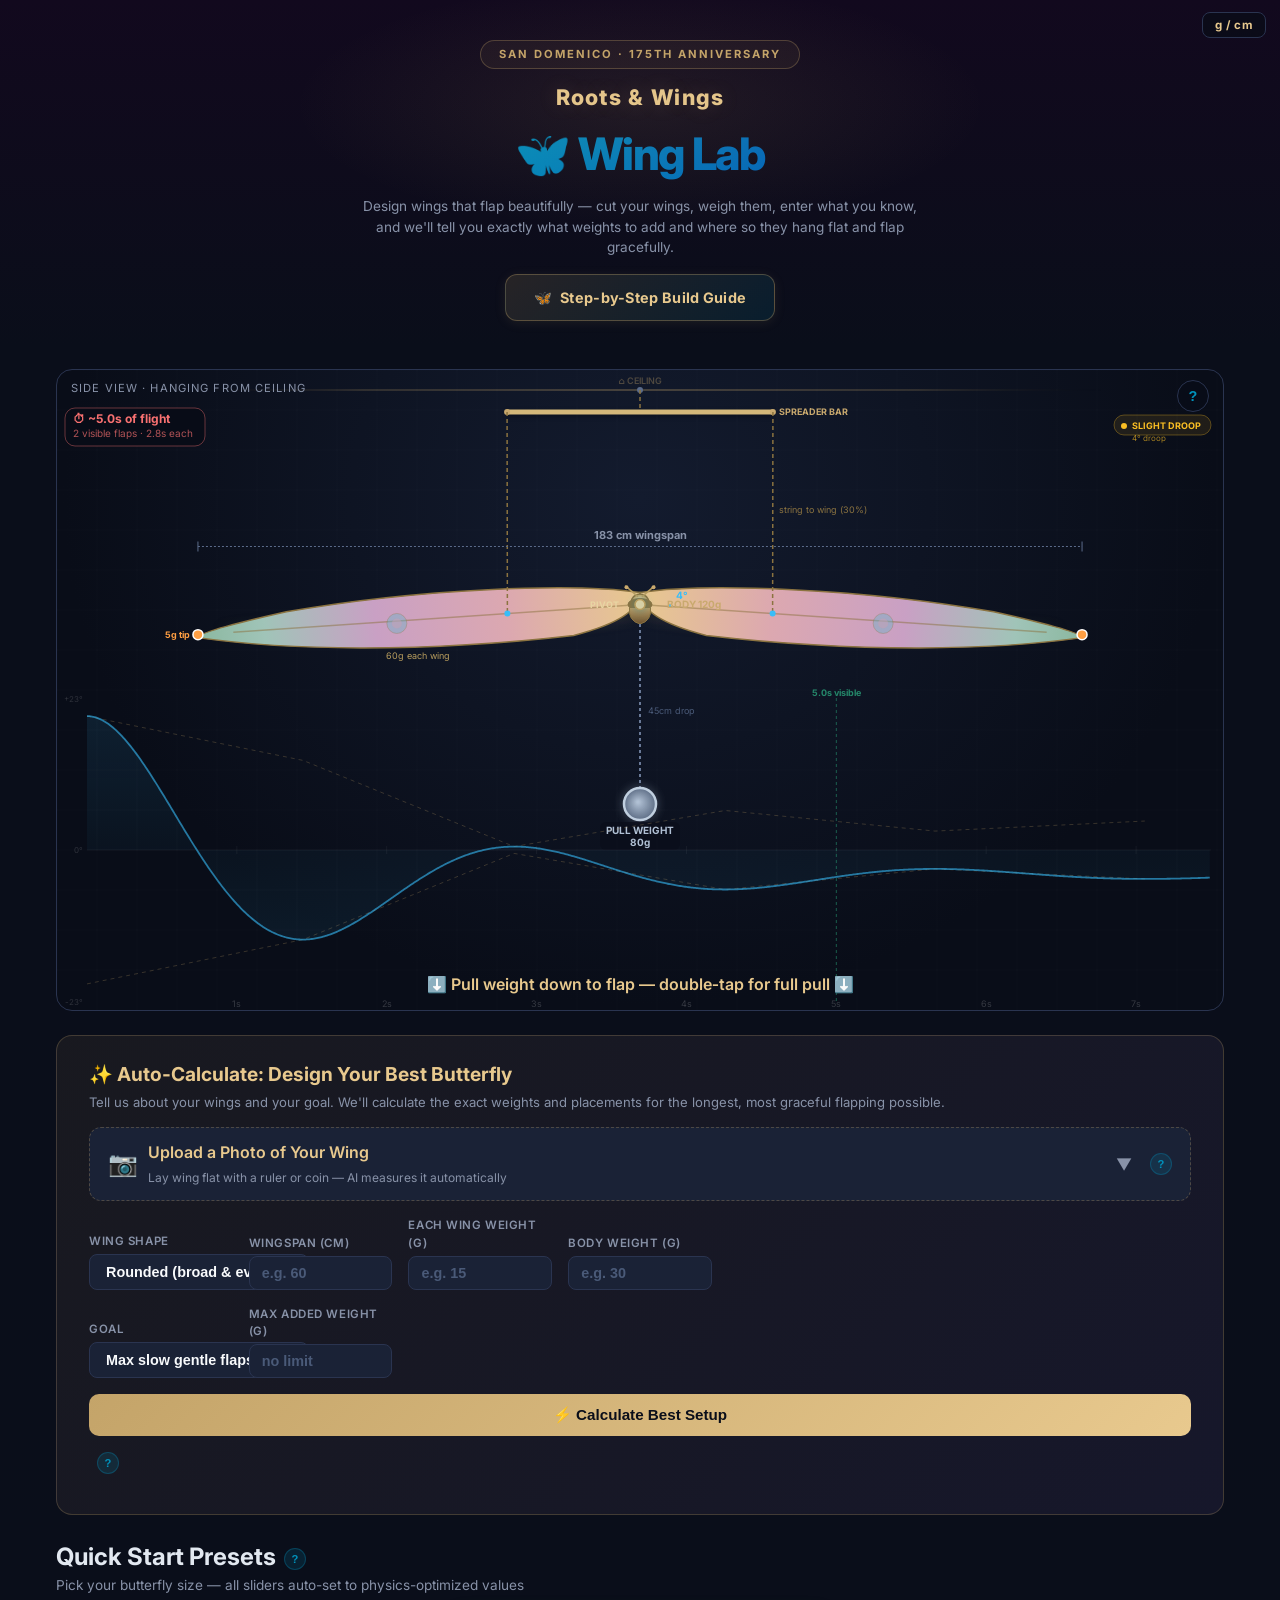
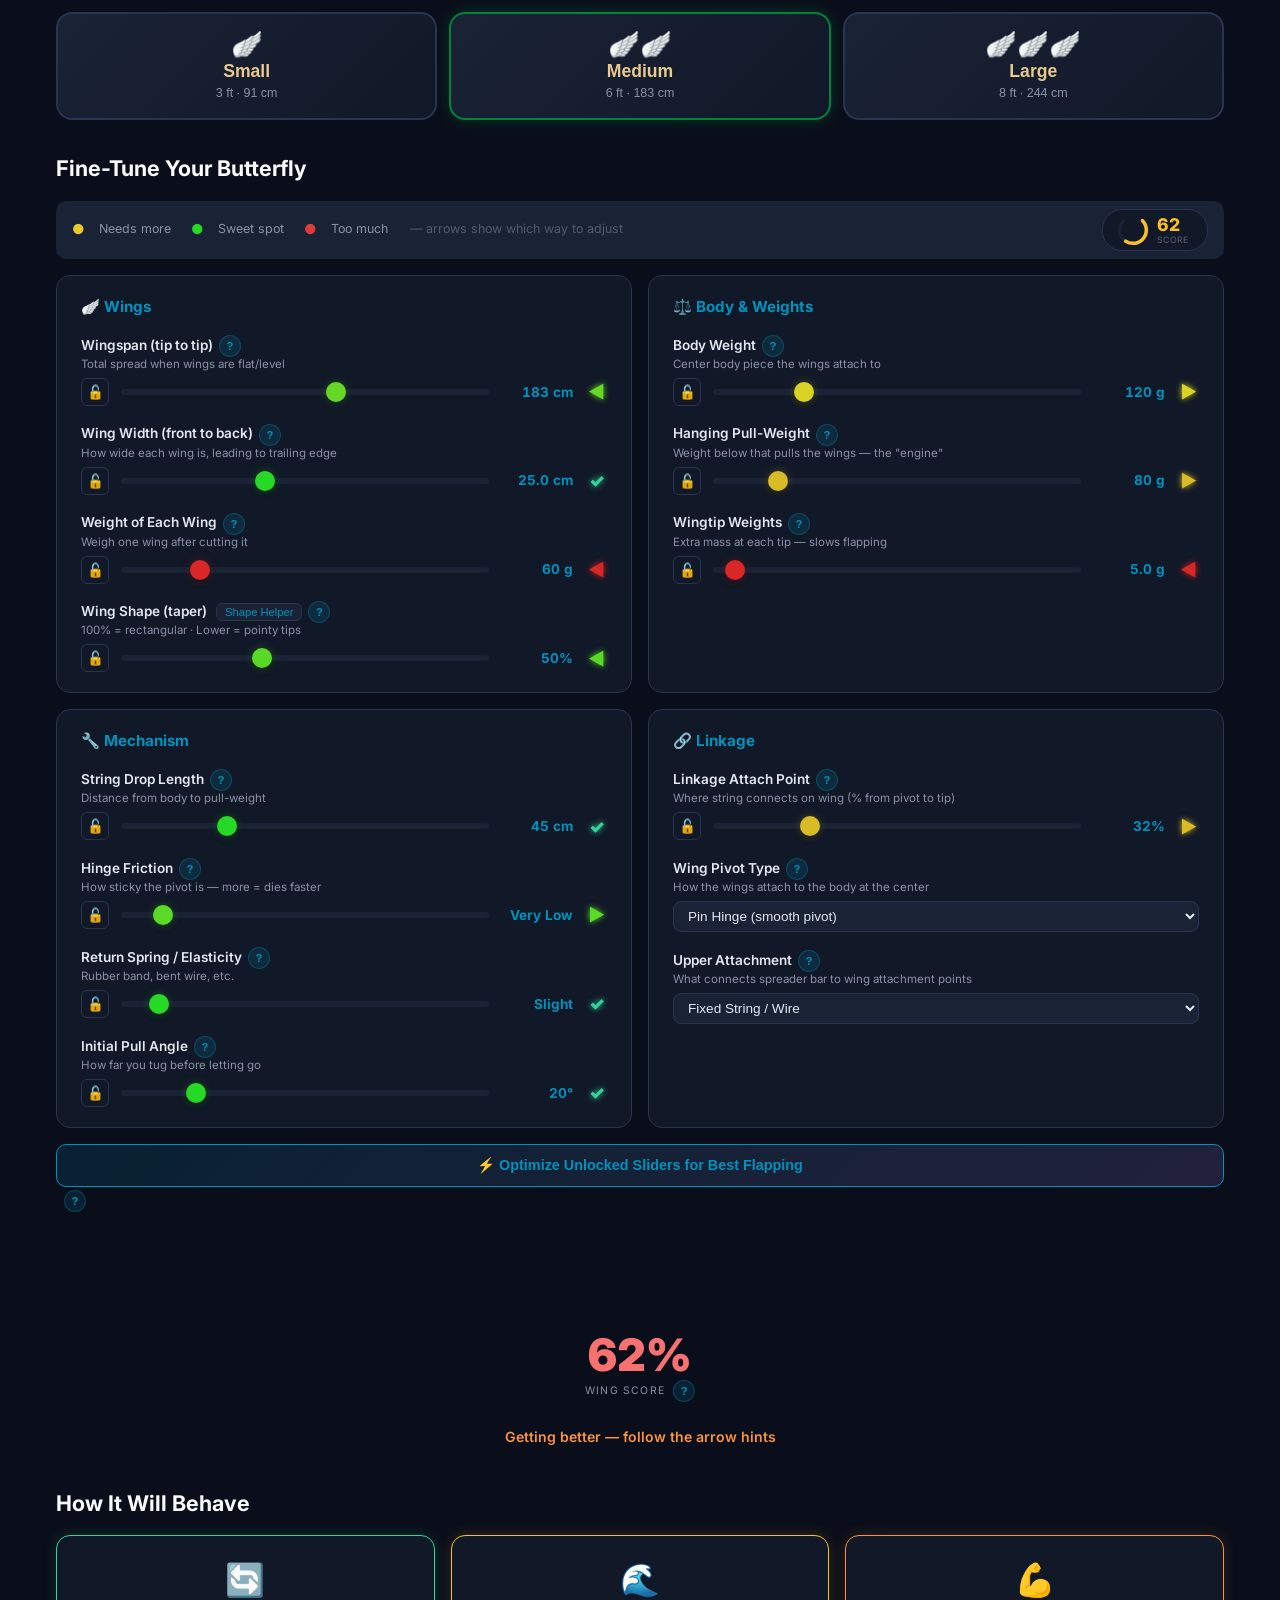
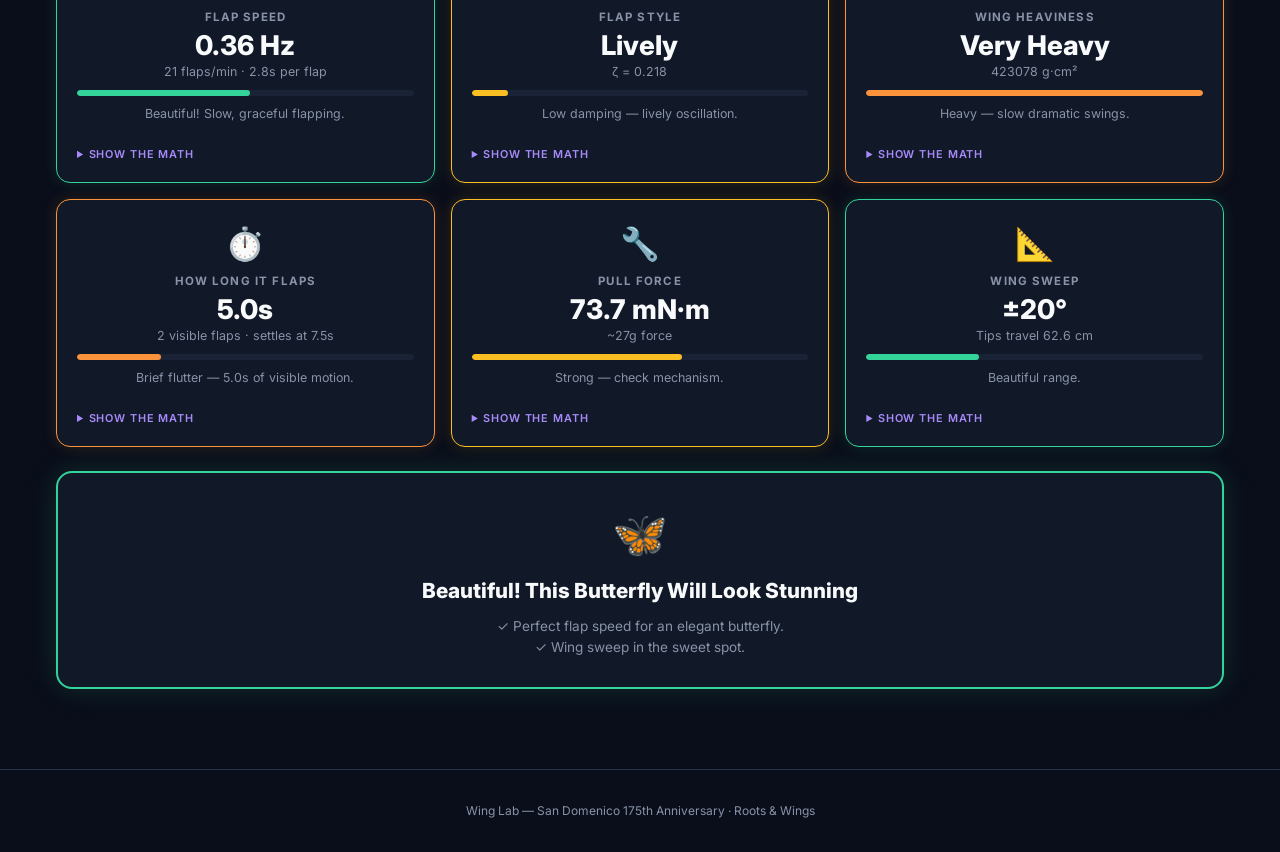
==== commit 6800c499: "Header redesign, material-agnostic instructions, mobile canvas optimization - Put "Roots & Wings" on" ====
--- a/butterfly-wing-lab.html
+++ b/butterfly-wing-lab.html
@@ -47,7 +47,7 @@
 header::before{content:'';position:absolute;top:-20px;left:50%;transform:translateX(-50%);width:700px;height:250px;background:radial-gradient(ellipse,rgba(196,164,105,0.1) 0%,transparent 70%);pointer-events:none}
 .gala-badge{display:inline-block;font-size:.7rem;font-weight:700;letter-spacing:.18em;text-transform:uppercase;color:var(--gold);border:1px solid rgba(196,164,105,0.3);padding:5px 18px;border-radius:20px;margin-bottom:.75rem;background:rgba(196,164,105,0.06)}
 header h1{font-size:2.8rem;font-weight:800;letter-spacing:-.03em;background:linear-gradient(135deg,var(--sd-green) 0%,var(--sd-teal) 35%,var(--sd-blue) 70%,var(--gold-light) 100%);-webkit-background-clip:text;-webkit-text-fill-color:transparent;background-clip:text}
-.subtitle{color:var(--text-dim);font-size:1.05rem;letter-spacing:.08em;margin-top:.25rem}
+.gala-theme{font-size:1.35rem;font-weight:800;letter-spacing:.06em;color:var(--gold-light);margin-bottom:.5rem;text-shadow:0 0 20px rgba(196,164,105,0.2)}
 .header-desc{color:var(--text-dim);font-size:.85rem;margin-top:.5rem;max-width:560px;margin-left:auto;margin-right:auto;line-height:1.5}
 main{max-width:1200px;margin:0 auto;padding:0 1rem 3rem}
 
@@ -195,11 +195,11 @@
 @media(max-width:600px){
   header{padding:1.5rem .75rem 1rem}
   header h1{font-size:1.8rem}
-  .subtitle{font-size:1rem}
+  .gala-theme{font-size:1.1rem}
   .header-desc{font-size:.88rem}
   main{padding:0 .5rem 2rem}
   section{margin:1rem 0!important}
-  #wingCanvas{height:380px}
+  #wingCanvas{height:480px}
   #auto-calc-section{padding:1rem .75rem}
   .auto-row{grid-template-columns:1fr 1fr!important;gap:.75rem}
   #autoCalcBtn{padding:14px;font-size:1.05rem}
@@ -265,10 +265,10 @@
 <body>
   <div id="loading-overlay">&#x1F98B;<span>Loading Wing Lab...</span></div>
   <header>
-    <div class="gala-badge">San Domenico &middot; 175th Anniversary &middot; Roots & Wings</div>
+    <div class="gala-badge">San Domenico &middot; 175th Anniversary</div>
+    <div class="gala-theme">Roots &amp; Wings</div>
     <h1>&#x1F98B; Wing Lab</h1>
-    <p class="subtitle">Design Hanging Butterflies That Flap Beautifully</p>
-    <p class="header-desc">Cut your wings, weigh them, enter what you know &mdash; we'll tell you exactly what weights to add and where, so your butterfly hangs flat and flaps gracefully.</p>
+    <p class="header-desc">Design wings that flap beautifully &mdash; cut your wings, weigh them, enter what you know, and we'll tell you exactly what weights to add and where so they hang flat and flap gracefully.</p>
     <a href="/instructions.html" class="guide-btn"><span class="gb-fly">&#x1F98B;</span> Step-by-Step Build Guide</a>
     <button id="unit-toggle" title="Switch metric / imperial" onclick="toggleUnits()">g / cm</button>
   </header>
@@ -1180,8 +1180,8 @@
     ceilGrd.addColorStop(1, 'transparent');
     ctx.beginPath(); ctx.moveTo(cx - ceilW/2, ceilingY); ctx.lineTo(cx + ceilW/2, ceilingY);
     ctx.strokeStyle=ceilGrd; ctx.lineWidth=1.5; ctx.stroke();
-    ctx.font='600 9px Inter,system-ui,sans-serif'; ctx.fillStyle='rgba(196,164,105,0.35)';
-    ctx.textAlign='center'; ctx.fillText('\u2302 CEILING', cx, 14);
+    if(!_mob){ctx.font='600 9px Inter,system-ui,sans-serif'; ctx.fillStyle='rgba(196,164,105,0.35)';
+    ctx.textAlign='center'; ctx.fillText('\u2302 CEILING', cx, 14);}
 
     // Calculate linkage points on wings (where strings from bar attach)
     const tipLx = cx - wingLenPx * Math.cos(angle);
@@ -1218,8 +1218,8 @@
       ctx.beginPath(); ctx.arc(bx, barY, 3, 0, Math.PI*2);
       ctx.fillStyle='#c9a96e'; ctx.fill();
     });
-    ctx.font='bold 9px Inter,system-ui,sans-serif'; ctx.fillStyle='#c9a96e';
-    ctx.textAlign='left'; ctx.fillText('SPREADER BAR', barRx + 6, barY + 3);
+    if(!_mob){ctx.font='bold 9px Inter,system-ui,sans-serif'; ctx.fillStyle='#c9a96e';
+    ctx.textAlign='left'; ctx.fillText('SPREADER BAR', barRx + 6, barY + 3);}
 
     // ===== GHOST WINGS (at rest angle, not flat) =====
     const ghostAngle=this._restInfo?this._restInfo.restAngle:0;
@@ -1249,10 +1249,10 @@
     ctx.fillStyle='#38bdf8';
     ctx.beginPath(); ctx.arc(lkLx, lkLy, 3, 0, Math.PI*2); ctx.fill();
     ctx.beginPath(); ctx.arc(lkRx, lkRy, 3, 0, Math.PI*2); ctx.fill();
-    // Label
-    ctx.font='9px Inter,system-ui,sans-serif'; ctx.fillStyle='#8b7340';
+    // Label (hide on mobile to reduce clutter)
+    if(!_mob){ctx.font='9px Inter,system-ui,sans-serif'; ctx.fillStyle='#8b7340';
     ctx.textAlign='left';
-    ctx.fillText('string to wing (' + p.linkagePct + '%)', lkRx + 6, (barY + lkRy) / 2);
+    ctx.fillText('string to wing (' + p.linkagePct + '%)', lkRx + 6, (barY + lkRy) / 2);}
 
     // ===== WINGSPAN DIMENSION LINE =====
     const dimY = pivotY - chordPx - 18;
@@ -1265,10 +1265,10 @@
     ctx.font='bold 11px Inter,system-ui,sans-serif'; ctx.fillStyle='#8892a8';
     ctx.textAlign='center'; ctx.fillText((_imperial?(p.wingspanCm*CM_TO_IN).toFixed(1)+' in':p.wingspanCm+' cm')+' wingspan', cx, dimY - 8);
 
-    // Wing weight labels
-    ctx.font='9px Inter,system-ui,sans-serif'; ctx.fillStyle='#b89d5e';
+    // Wing weight labels (hide on mobile)
+    if(!_mob){ctx.font='9px Inter,system-ui,sans-serif'; ctx.fillStyle='#b89d5e';
     ctx.textAlign='center';
-    ctx.fillText((_imperial?(p.wingWeightG*G_TO_OZ).toFixed(1)+'oz':(p.wingWeightG+'g'))+' each wing', cx - wingLenPx * 0.5, pivotY + chordPx + 14);
+    ctx.fillText((_imperial?(p.wingWeightG*G_TO_OZ).toFixed(1)+'oz':(p.wingWeightG+'g'))+' each wing', cx - wingLenPx * 0.5, pivotY + chordPx + 14);}
 
     // ===== TIP WEIGHTS =====
     if (p.tipMass > 0.0005) {
@@ -1278,8 +1278,8 @@
         ctx.fillStyle='#ff9f43'; ctx.fill();
         ctx.strokeStyle='#fff'; ctx.lineWidth=1.5; ctx.stroke();
       });
-      ctx.font='bold 9px Inter,system-ui,sans-serif'; ctx.fillStyle='#ff9f43';
-      ctx.textAlign='right'; ctx.fillText((_imperial?(p.tipWeightG*G_TO_OZ).toFixed(2)+'oz':(p.tipWeightG+'g'))+' tip', tipLx - 8, tipLy + 3);
+      if(!_mob){ctx.font='bold 9px Inter,system-ui,sans-serif'; ctx.fillStyle='#ff9f43';
+      ctx.textAlign='right'; ctx.fillText((_imperial?(p.tipWeightG*G_TO_OZ).toFixed(2)+'oz':(p.tipWeightG+'g'))+' tip', tipLx - 8, tipLy + 3);}
     }
 
     // ===== BUTTERFLY BODY =====
@@ -1328,9 +1328,9 @@
     ctx.fillStyle = abg; ctx.fill();
     ctx.strokeStyle='#8b7340'; ctx.lineWidth=1; ctx.stroke();
 
-    // Body label
-    ctx.font='bold 10px Inter,system-ui,sans-serif'; ctx.fillStyle='#c9a96e';
-    ctx.textAlign='left'; ctx.fillText('BODY '+(_imperial?(p.bodyWeightG*G_TO_OZ).toFixed(1)+'oz':(p.bodyWeightG+'g')), bodyCx + bodyW + 12, bodyMidY + 3);
+    // Body label (hide on mobile)
+    if(!_mob){ctx.font='bold 10px Inter,system-ui,sans-serif'; ctx.fillStyle='#c9a96e';
+    ctx.textAlign='left'; ctx.fillText('BODY '+(_imperial?(p.bodyWeightG*G_TO_OZ).toFixed(1)+'oz':(p.bodyWeightG+'g')), bodyCx + bodyW + 12, bodyMidY + 3);}
 
     // ===== PIVOT (hinge where wings meet body) =====
     ctx.save(); ctx.shadowColor='rgba(0,146,188,0.4)'; ctx.shadowBlur=8;
@@ -1338,15 +1338,15 @@
     ctx.fillStyle='#e8d5a3'; ctx.fill();
     ctx.strokeStyle='#b89d5e'; ctx.lineWidth=1.5; ctx.stroke();
     ctx.restore();
-    ctx.font='bold 9px Inter,system-ui,sans-serif'; ctx.fillStyle='#e8d5a3';
-    ctx.textAlign='right'; ctx.fillText('PIVOT', cx - bodyW - 6, pivotY + 3);
+    if(!_mob){ctx.font='bold 9px Inter,system-ui,sans-serif'; ctx.fillStyle='#e8d5a3';
+    ctx.textAlign='right'; ctx.fillText('PIVOT', cx - bodyW - 6, pivotY + 3);}
 
     // ===== PULL STRING (body to weight) =====
     ctx.beginPath(); ctx.moveTo(cx, bodyY + bodyH); ctx.lineTo(cx, weightY);
     ctx.strokeStyle='#6a7a98'; ctx.lineWidth=2;
     ctx.setLineDash([3,3]); ctx.stroke(); ctx.setLineDash([]);
-    ctx.font='9px Inter,system-ui,sans-serif'; ctx.fillStyle='#4a5a78';
-    ctx.textAlign='left'; ctx.fillText((_imperial?(p.stringLenCm*CM_TO_IN).toFixed(1)+'in':(p.stringLenCm+'cm'))+' drop', cx + 8, (bodyY + bodyH + weightY) / 2);
+    if(!_mob){ctx.font='9px Inter,system-ui,sans-serif'; ctx.fillStyle='#4a5a78';
+    ctx.textAlign='left'; ctx.fillText((_imperial?(p.stringLenCm*CM_TO_IN).toFixed(1)+'in':(p.stringLenCm+'cm'))+' drop', cx + 8, (bodyY + bodyH + weightY) / 2);}
 
     // ===== PULL WEIGHT =====
     ctx.save(); ctx.shadowColor='rgba(154,171,191,0.3)'; ctx.shadowBlur=10;
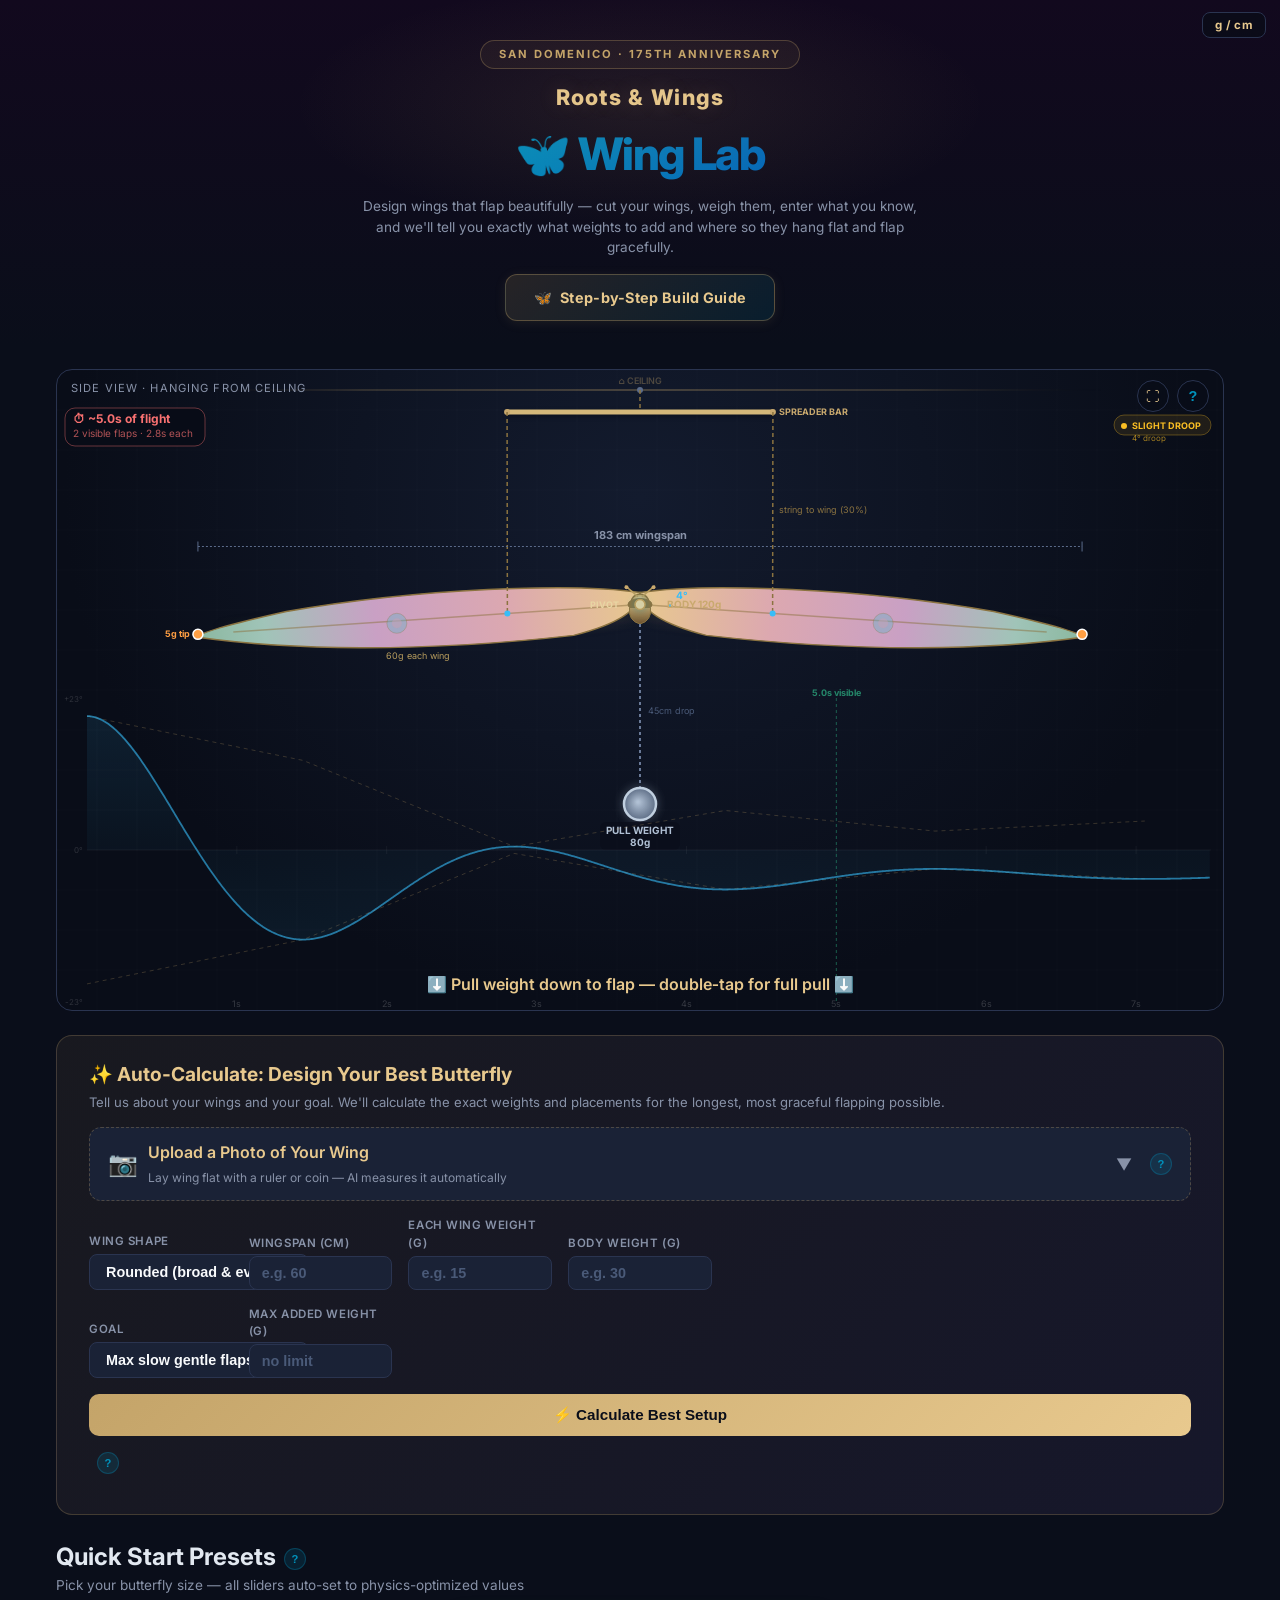
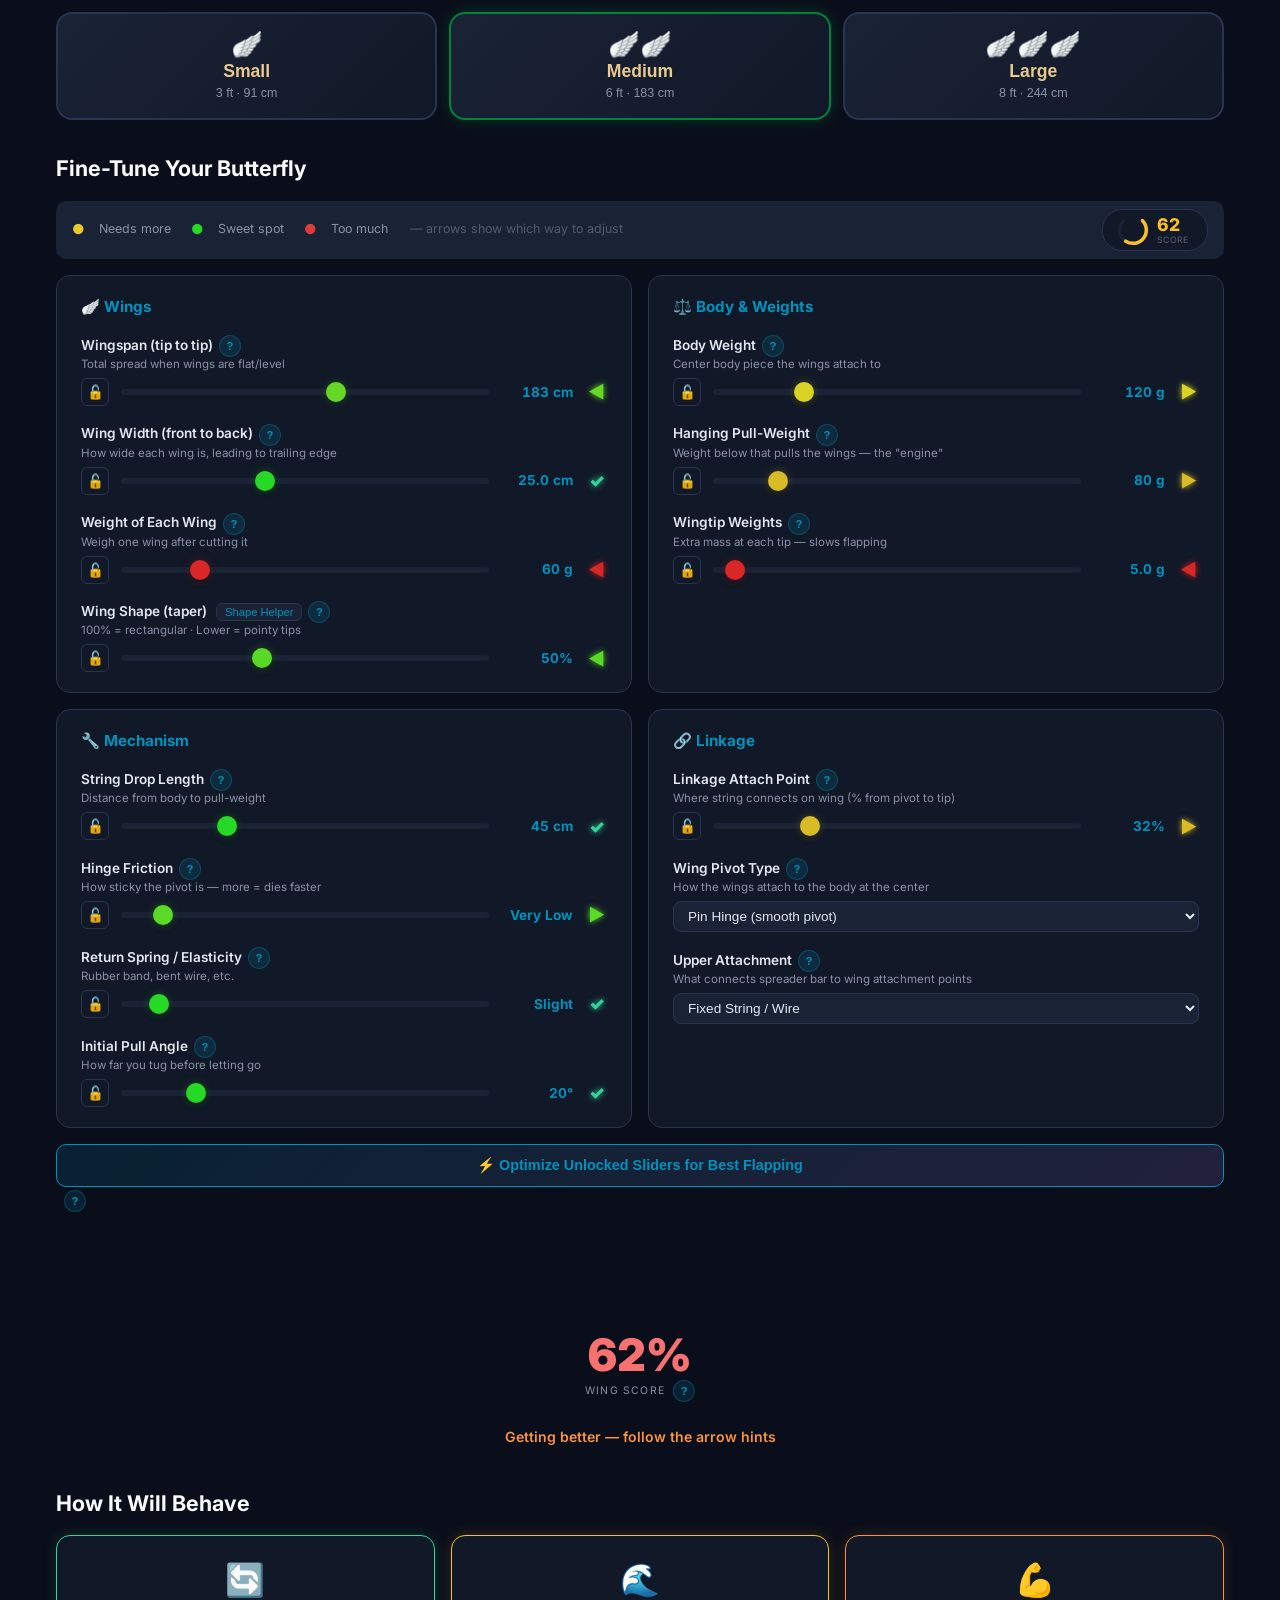
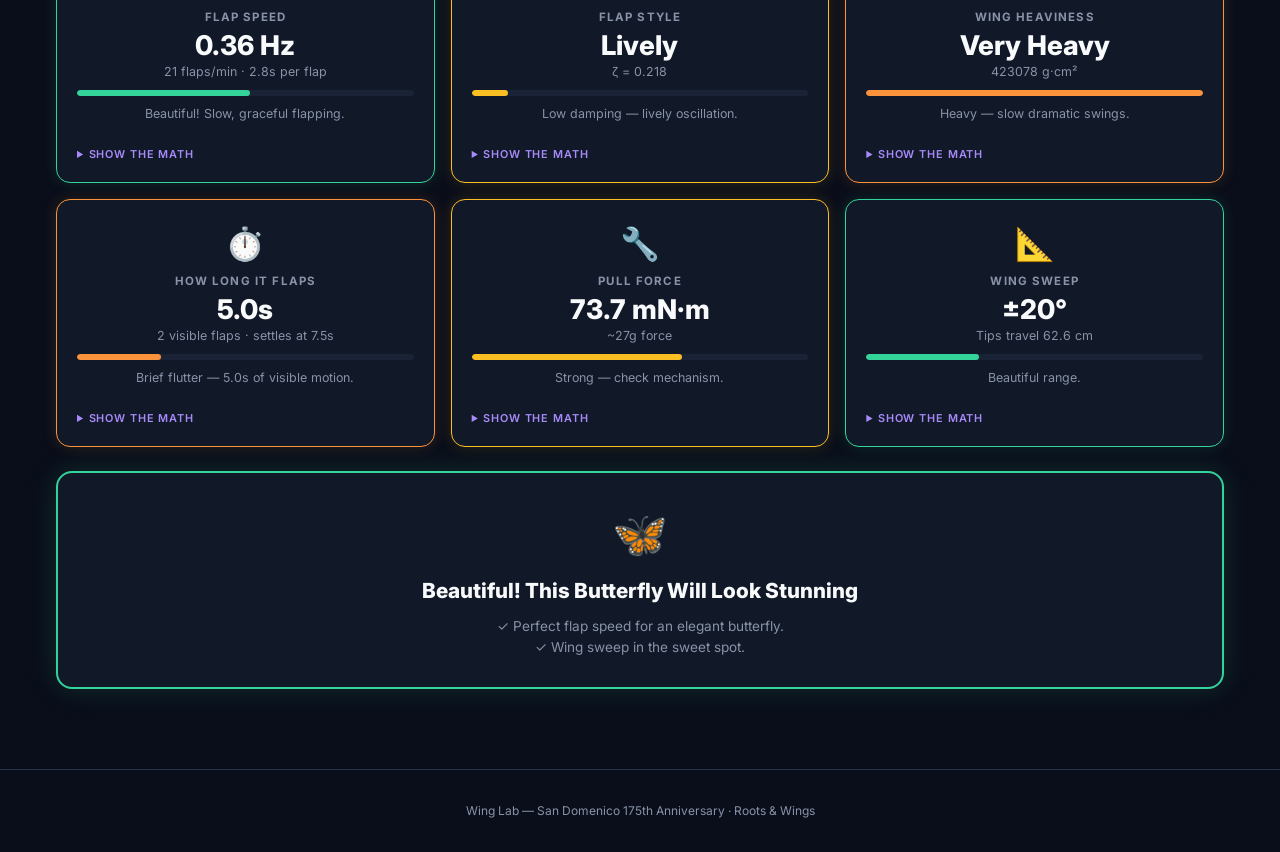
==== commit 9f6de772: "Add fullscreen toggle for wing visualization - Fullscreen button (⛶) next to physics (?) button - Ex" ====
--- a/butterfly-wing-lab.html
+++ b/butterfly-wing-lab.html
@@ -60,6 +60,13 @@
 #canvas-label{position:absolute;top:10px;left:14px;font-size:.7rem;color:var(--text-dim);text-transform:uppercase;letter-spacing:.1em}
 #physics-math-btn{position:absolute;top:10px;right:14px;background:rgba(9,13,24,0.7);border:1px solid var(--border);color:var(--accent);width:32px;height:32px;border-radius:50%;font-size:.9rem;font-weight:700;cursor:pointer;backdrop-filter:blur(6px);transition:all .2s;display:flex;align-items:center;justify-content:center;z-index:10}
 #physics-math-btn:hover{background:rgba(56,189,248,0.2);border-color:var(--accent);transform:scale(1.1)}
+#fullscreen-btn{position:absolute;top:10px;right:54px;background:rgba(9,13,24,0.7);border:1px solid var(--border);color:var(--gold-light);width:32px;height:32px;border-radius:50%;font-size:.85rem;cursor:pointer;backdrop-filter:blur(6px);transition:all .2s;display:flex;align-items:center;justify-content:center;z-index:10;padding:0}
+#fullscreen-btn:hover{background:rgba(196,164,105,0.2);border-color:var(--gold);transform:scale(1.1)}
+/* Fullscreen mode */
+#wing-viz-section.fullscreen{position:fixed;inset:0;z-index:10000;margin:0;border-radius:0;border:none}
+#wing-viz-section.fullscreen #wingCanvas{height:100vh!important}
+#wing-viz-section.fullscreen #fullscreen-btn{top:14px;right:58px}
+#wing-viz-section.fullscreen #physics-math-btn{top:14px;right:18px}
 #physics-modal-overlay{position:fixed;inset:0;z-index:10001;background:rgba(0,0,0,0.7);backdrop-filter:blur(6px);display:none;align-items:flex-start;justify-content:center;padding:1.5rem;overflow-y:auto}
 #physics-modal-overlay.open{display:flex}
 #physics-modal{background:var(--bg-card);border:1px solid var(--border);border-radius:20px;max-width:680px;width:100%;max-height:none;padding:2rem 2.5rem;position:relative;box-shadow:0 24px 80px rgba(0,0,0,0.6);margin:1rem 0}
@@ -283,6 +290,7 @@
         </div>
       </div>
       <div id="canvas-label">Side view &middot; hanging from ceiling</div>
+      <button id="fullscreen-btn" title="Toggle fullscreen" onclick="toggleFullscreen()">&#x26F6;</button>
       <button id="physics-math-btn" title="View the physics equations" onclick="document.getElementById('physics-modal-overlay').classList.add('open')">?</button>
     </section>
 
@@ -1987,6 +1995,24 @@
   function _cmF(v) { const n=parseFloat(v); return _imperial ? (n*CM_TO_IN).toFixed(1)+' in' : n.toFixed(1)+' cm'; }
   function _g(v) { const n=parseFloat(v); return _imperial ? (n*G_TO_OZ).toFixed(2)+' oz' : n.toFixed(0)+' g'; }
   function _gF(v) { const n=parseFloat(v); return _imperial ? (n*G_TO_OZ).toFixed(2)+' oz' : n.toFixed(1)+' g'; }
+  window.toggleFullscreen = function() {
+    const sec = document.getElementById('wing-viz-section');
+    const btn = document.getElementById('fullscreen-btn');
+    sec.classList.toggle('fullscreen');
+    const isFs = sec.classList.contains('fullscreen');
+    btn.innerHTML = isFs ? '&#x2716;' : '&#x26F6;';
+    btn.title = isFs ? 'Exit fullscreen' : 'Toggle fullscreen';
+    // Lock/unlock body scroll
+    document.body.style.overflow = isFs ? 'hidden' : '';
+    // Resize canvas after layout change
+    setTimeout(function(){ R.resize(); if(R._restInfo) R.draw(R.currentAngle); }, 50);
+  };
+  // ESC to exit fullscreen
+  document.addEventListener('keydown', function(e) {
+    if(e.key === 'Escape' && document.getElementById('wing-viz-section').classList.contains('fullscreen')) {
+      toggleFullscreen();
+    }
+  });
   window.toggleUnits = function() {
     _imperial = !_imperial;
     document.getElementById('unit-toggle').textContent = _imperial ? 'oz / in' : 'g / cm';
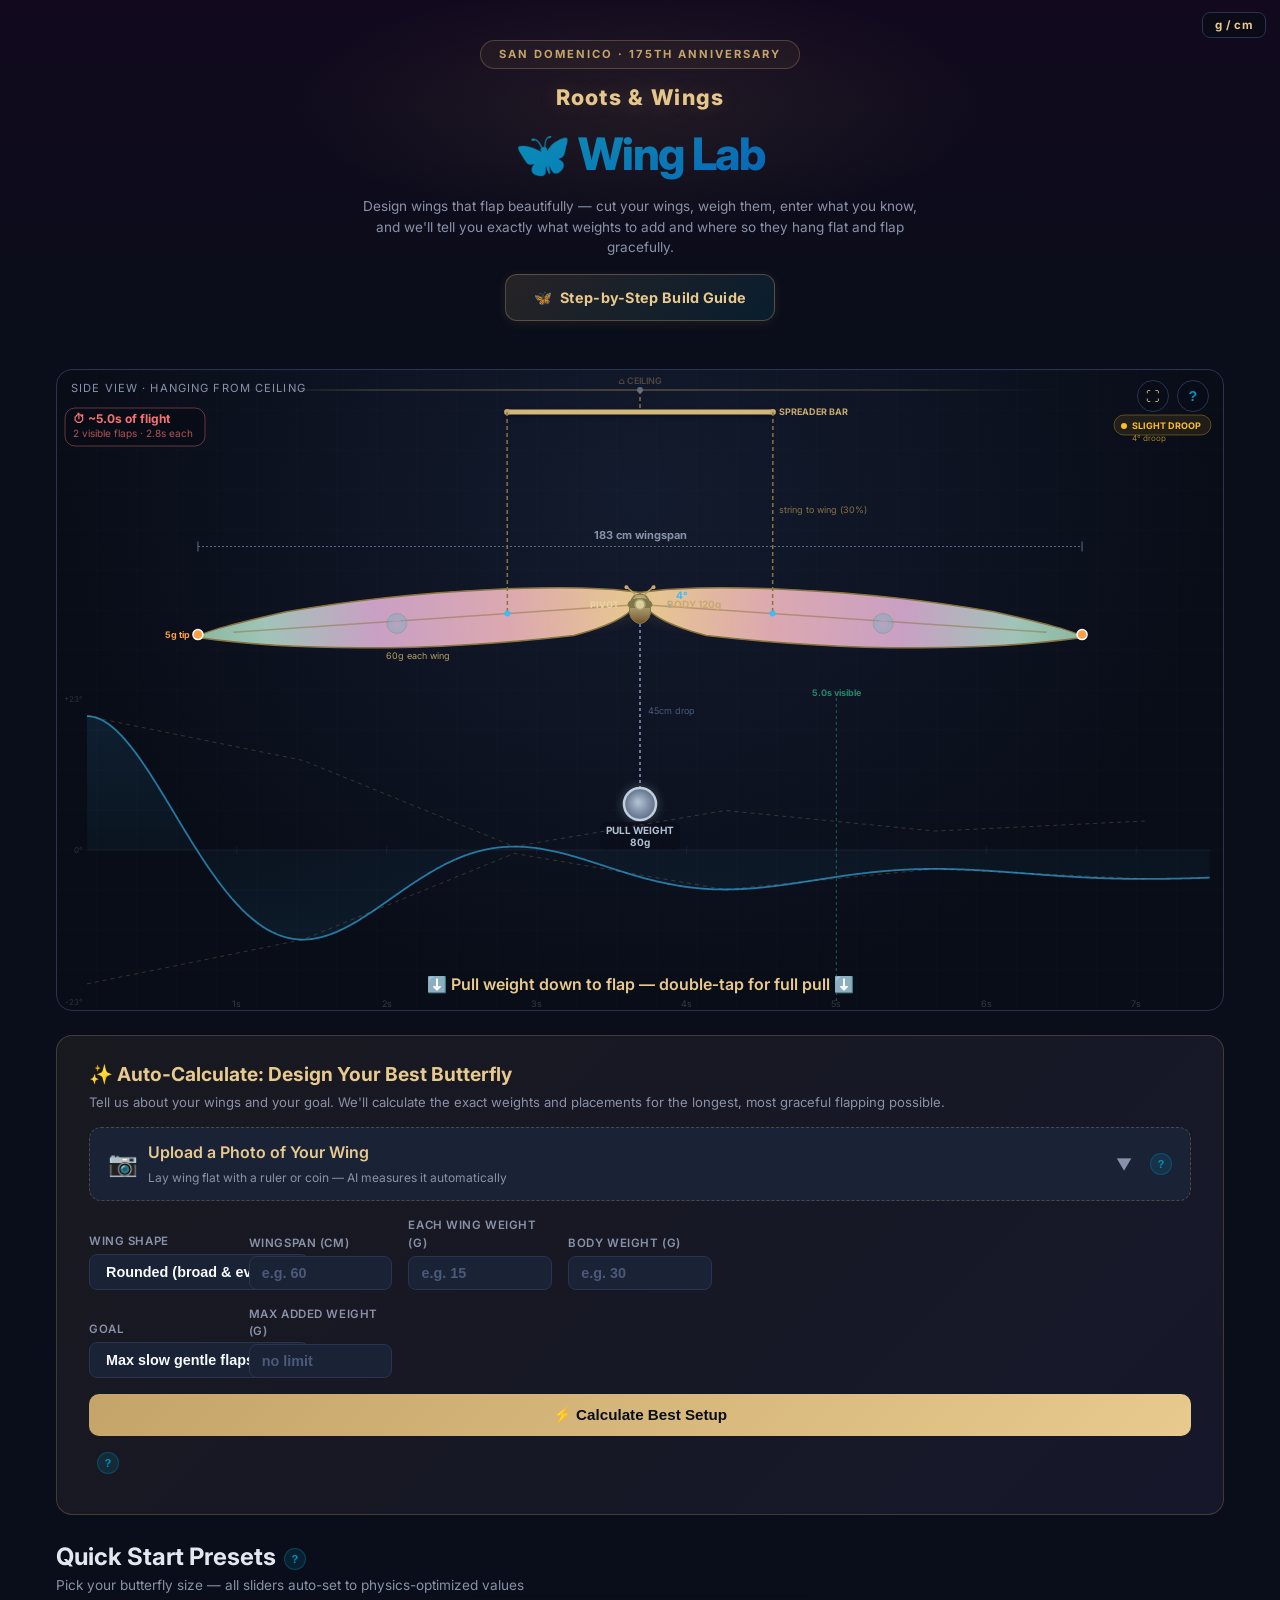
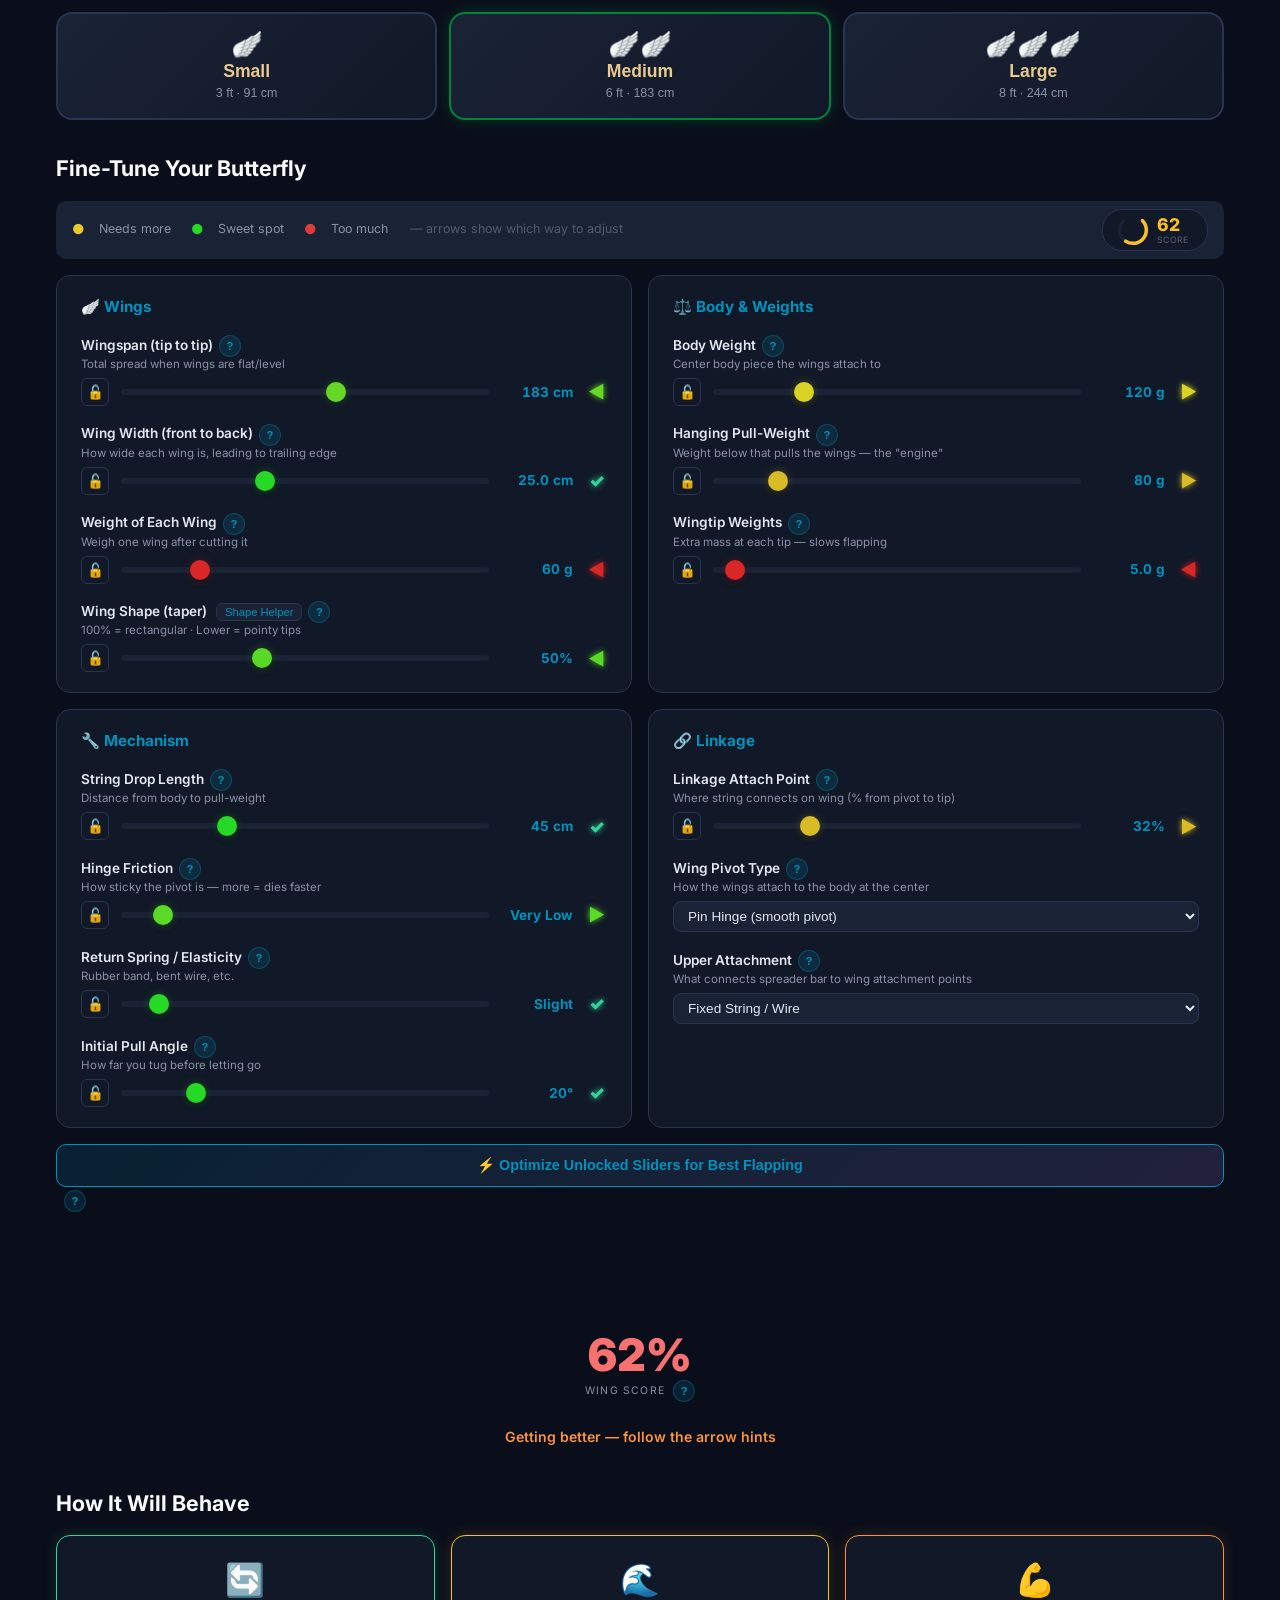
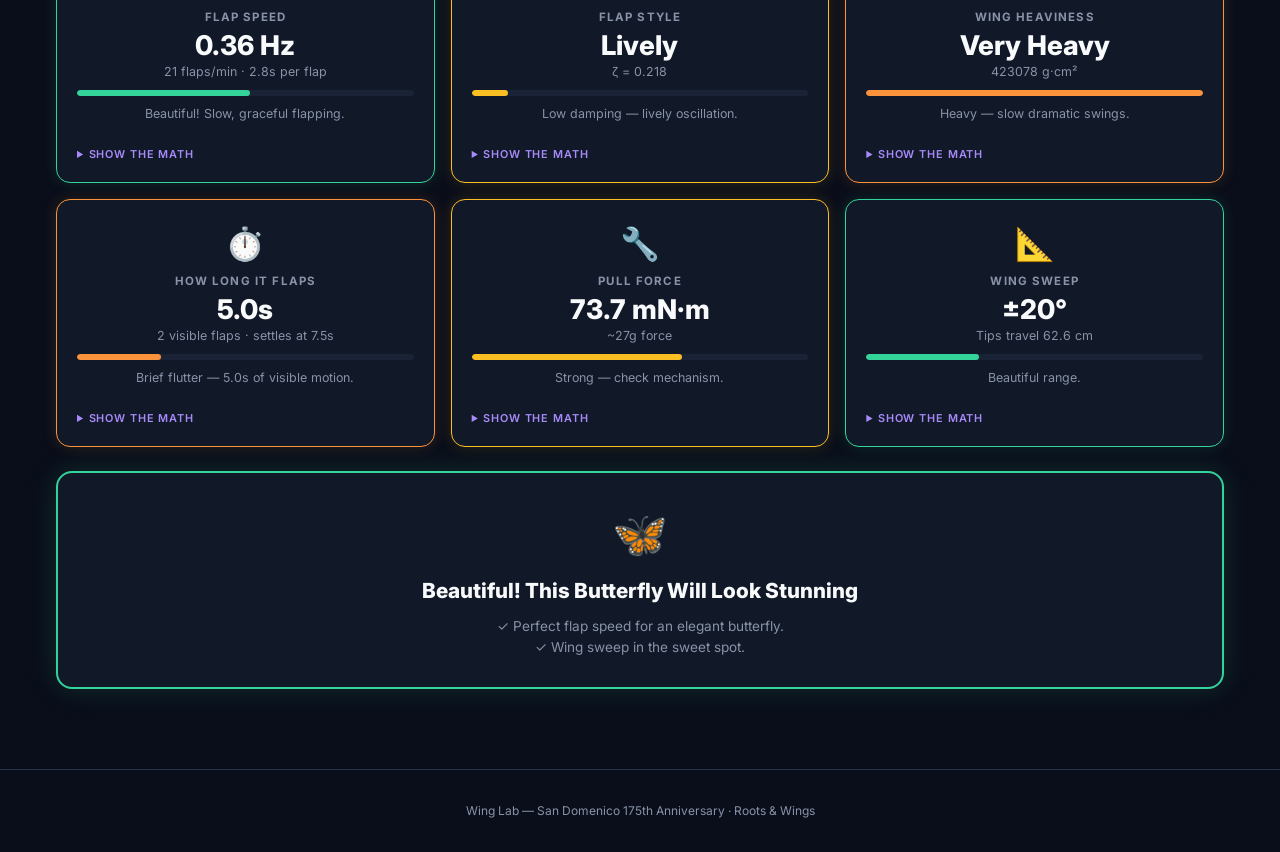
==== commit 0ec57989: "Photo analysis: auto-analyze on upload, server-side API key, smart feedback - Moved Anthropic API ke" ====
--- a/butterfly-wing-lab.html
+++ b/butterfly-wing-lab.html
@@ -414,14 +414,6 @@
               <p style="margin:0;font-size:.72rem;opacity:0.7">You can photograph one wing or both &mdash; the AI handles either. Make sure your hand doesn't cast a shadow on the wing.</p>
             </div>
           </details>
-          <div style="display:flex;gap:10px;align-items:end;flex-wrap:wrap">
-            <div class="auto-field" style="flex:1;min-width:200px">
-              <span>Claude API Key <span style="font-size:.7rem;opacity:0.5">(saved in browser, sent securely)</span> <a href="https://console.anthropic.com" target="_blank" rel="noopener" style="font-size:.68rem;color:var(--accent);text-decoration:none;opacity:0.7">Get a key &rarr;</a></span>
-              <input type="password" id="apiKeyInput" placeholder="sk-ant-..." style="width:100%;background:var(--bg-surface);border:1px solid var(--border);color:var(--text);padding:8px 12px;border-radius:8px;font-size:.85rem">
-            </div>
-            <button id="analyzeBtn" disabled style="padding:10px 24px;background:linear-gradient(135deg,rgba(196,164,105,0.2),rgba(167,139,250,0.2));border:1px solid rgba(196,164,105,0.3);color:var(--gold-light);border-radius:10px;font-size:.9rem;font-weight:600;cursor:pointer;white-space:nowrap;opacity:0.5">&#128269; Analyze Wing</button>
-          </div>
-          <div id="analyzeHint" style="display:none;margin-top:6px;font-size:.72rem;color:var(--text-dim);opacity:0.7"></div>
           <div id="photo-status" style="display:none;margin-top:1rem;padding:12px 16px;background:var(--bg-surface);border-radius:10px;font-size:.85rem"></div>
         </div>
       </div>
@@ -2654,8 +2646,6 @@
     const preview = document.getElementById('photo-preview');
     const placeholder = document.getElementById('photo-placeholder');
     const retakeBtn = document.getElementById('photo-retake');
-    const apiKeyInput = document.getElementById('apiKeyInput');
-    const analyzeBtn = document.getElementById('analyzeBtn');
     const statusDiv = document.getElementById('photo-status');
     let photoData = null;
     let panelOpen = false;
@@ -2665,14 +2655,6 @@
       panelOpen = !panelOpen;
       inner.style.display = panelOpen ? 'block' : 'none';
       arrow.style.transform = panelOpen ? 'rotate(180deg)' : '';
-    });
-
-    // Load API key from localStorage
-    const savedKey = localStorage.getItem('claude-wing-api-key');
-    if (savedKey) apiKeyInput.value = savedKey;
-    apiKeyInput.addEventListener('input', () => {
-      localStorage.setItem('claude-wing-api-key', apiKeyInput.value);
-      updateAnalyzeBtn();
     });
 
     // File selection — camera for mobile, gallery for all
@@ -2723,15 +2705,14 @@
       try {
         showStatus('<div style="display:flex;align-items:center;gap:8px"><div style="width:14px;height:14px;border:2px solid var(--border);border-top:2px solid var(--accent);border-radius:50%;animation:spin .8s linear infinite"></div>Processing image\u2026</div>', 'info');
         const result = await compressImage(file);
-        // Check compressed size (base64 is ~1.33x raw)
         if (result.base64.length > 4 * 1024 * 1024) { showStatus('Image still too large after compression. Try a smaller photo.', 'error'); return; }
         photoData = { base64: result.base64, mediaType: result.mediaType };
         preview.src = result.dataUrl;
         preview.style.display = 'block';
         placeholder.style.display = 'none';
         retakeBtn.style.display = 'inline-block';
-        statusDiv.style.display = 'none';
-        updateAnalyzeBtn();
+        // Auto-analyze immediately
+        analyzeWing();
       } catch (err) {
         showStatus('Could not process image: ' + err.message, 'error');
       }
@@ -2741,20 +2722,7 @@
     function clearPhoto() {
       photoData = null; preview.src = ''; preview.style.display = 'none';
       placeholder.style.display = ''; retakeBtn.style.display = 'none';
-      fileInput.value = ''; cameraInput.value = ''; statusDiv.style.display = 'none'; updateAnalyzeBtn();
-    }
-
-    function updateAnalyzeBtn() {
-      const ready = photoData && apiKeyInput.value.startsWith('sk-ant-');
-      analyzeBtn.disabled = !ready;
-      analyzeBtn.style.opacity = ready ? '1' : '0.5';
-      const hint = document.getElementById('analyzeHint');
-      if (hint) {
-        if (!photoData && !apiKeyInput.value) { hint.style.display = 'block'; hint.textContent = 'Upload a photo and enter your API key to analyze'; }
-        else if (!photoData) { hint.style.display = 'block'; hint.textContent = 'Upload a wing photo above to enable analysis'; }
-        else if (!apiKeyInput.value.startsWith('sk-ant-')) { hint.style.display = 'block'; hint.textContent = 'Enter your Claude API key above to enable analysis'; }
-        else { hint.style.display = 'none'; }
-      }
+      fileInput.value = ''; cameraInput.value = ''; statusDiv.style.display = 'none';
     }
 
     function showStatus(msg, type) {
@@ -2773,20 +2741,19 @@
     // XSS-safe text escaper
     function esc(s) { const d = document.createElement('div'); d.textContent = s; return d.innerHTML; }
 
-    analyzeBtn.addEventListener('click', async () => {
-      if (!photoData || analyzeBtn.disabled) return;
-      analyzeBtn.disabled = true;
-      analyzeBtn.textContent = '\u2026 Analyzing';
-      showStatus('<div style="display:flex;align-items:center;gap:8px"><div style="width:16px;height:16px;border:2px solid var(--border);border-top:2px solid var(--accent);border-radius:50%;animation:spin .8s linear infinite"></div>Sending photo to Claude Vision\u2026 (5\u201315 seconds)</div>', 'info');
-
-      // 30-second timeout
+    let _analyzing = false;
+    async function analyzeWing() {
+      if (!photoData || _analyzing) return;
+      _analyzing = true;
+      showStatus('<div style="display:flex;align-items:center;gap:10px"><div style="width:18px;height:18px;border:2px solid var(--border);border-top:2px solid var(--accent);border-radius:50%;animation:spin .8s linear infinite"></div><div><strong style="color:var(--gold-light)">Analyzing your wing\u2026</strong><br><span style="font-size:.75rem;opacity:0.7">AI is measuring dimensions, identifying materials, and calculating weight (5\u201315 sec)</span></div></div>', 'info');
+
       const controller = new AbortController();
-      const timeout = setTimeout(() => controller.abort(), 30000);
+      const timeout = setTimeout(() => controller.abort(), 45000);
 
       try {
         const res = await fetch('/.netlify/functions/analyze-wing', {
           method: 'POST',
-          headers: { 'Content-Type': 'application/json', 'Authorization': 'Bearer ' + apiKeyInput.value },
+          headers: { 'Content-Type': 'application/json' },
           body: JSON.stringify({ image: photoData.base64, mediaType: photoData.mediaType }),
           signal: controller.signal,
         });
@@ -2797,7 +2764,22 @@
         }
         const data = await res.json();
 
-        // Populate auto-calc fields
+        // ── Photo quality check ──
+        if (!data.photo_ok) {
+          let html = '<div style="font-weight:700;color:#fbbf24;margin-bottom:8px">\uD83D\uDCF7 Let\u2019s get a better photo!</div>';
+          if (data.photo_tips) {
+            html += '<div style="padding:10px 14px;background:rgba(251,191,36,0.08);border:1px solid rgba(251,191,36,0.25);border-radius:10px;font-size:.82rem;color:var(--text);line-height:1.5">' + esc(data.photo_tips) + '</div>';
+          }
+          if (data.notes) {
+            html += '<div style="margin-top:6px;font-size:.75rem;color:var(--text-dim)">' + esc(data.notes) + '</div>';
+          }
+          html += '<div style="margin-top:10px;font-size:.78rem;color:var(--accent);cursor:pointer" onclick="document.getElementById(\'photo-retake\').click()">&#128247; Tap here to retake your photo</div>';
+          showStatus(html, 'info');
+          _analyzing = false;
+          return;
+        }
+
+        // ── Populate auto-calc fields ──
         if (data.wingspan_cm) document.getElementById('ac-wingspan').value = Math.round(data.wingspan_cm);
         if (data.estimated_weight_g) document.getElementById('ac-wingWeight').value = Math.round(data.estimated_weight_g / 2);
         if (data.body_weight_estimate_g) document.getElementById('ac-bodyWeight').value = Math.round(data.body_weight_estimate_g);
@@ -2805,7 +2787,6 @@
           const sel = document.getElementById('ac-shape');
           if (['monarch','swallowtail','luna','rounded'].includes(data.shape)) sel.value = data.shape;
         }
-        // Also populate fine-tune sliders with chord + taper
         if (data.chord_cm) {
           const chordEl = document.getElementById('chord');
           chordEl.value = Math.min(parseFloat(chordEl.max), Math.max(parseFloat(chordEl.min), data.chord_cm));
@@ -2817,30 +2798,36 @@
           document.getElementById('taper-val').textContent = Math.round(data.taper_pct) + '%';
         }
 
-        // Build result display (XSS-safe)
-        let html = '<div style="font-weight:700;color:#34d399;margin-bottom:8px">\u2713 Wing analyzed successfully!</div>';
-        // Low-confidence warning
+        // ── Build results display ──
+        let html = '<div style="font-weight:700;color:#34d399;margin-bottom:8px">\u2713 Wing analyzed!</div>';
+
+        // Photo tips for medium/low confidence
+        if (data.photo_tips && data.confidence !== 'high') {
+          html += '<div style="padding:8px 12px;margin-bottom:8px;background:rgba(251,191,36,0.08);border:1px solid rgba(251,191,36,0.2);border-radius:8px;font-size:.78rem;color:#fbbf24">\uD83D\uDCA1 ' + esc(data.photo_tips) + '</div>';
+        }
         if (data.confidence === 'low') {
-          html += '<div style="padding:8px 12px;margin-bottom:8px;background:rgba(251,191,36,0.1);border:1px solid rgba(251,191,36,0.3);border-radius:8px;font-size:.78rem;color:#fbbf24">\u26A0 Low confidence &mdash; no clear reference object detected. Measurements are rough estimates. Add a ruler or coin and retake for better accuracy.</div>';
+          html += '<div style="padding:8px 12px;margin-bottom:8px;background:rgba(251,191,36,0.1);border:1px solid rgba(251,191,36,0.3);border-radius:8px;font-size:.78rem;color:#fbbf24">\u26A0 Low confidence \u2014 measurements are rough estimates. Retake with a ruler or coin for better accuracy.</div>';
         }
-        html += '<div style="display:grid;grid-template-columns:repeat(auto-fit,minmax(110px,1fr));gap:8px">';
+
+        html += '<div style="display:grid;grid-template-columns:repeat(auto-fit,minmax(100px,1fr));gap:8px">';
         const fields = [
           { label: 'Wingspan', value: data.wingspan_cm ? data.wingspan_cm.toFixed(1) + ' cm' : '?' },
           { label: 'Chord', value: data.chord_cm ? data.chord_cm.toFixed(1) + ' cm' : '?' },
           { label: 'Shape', value: data.shape ? esc(data.shape) : '?' },
           { label: 'Taper', value: data.taper_pct ? data.taper_pct + '%' : '?' },
-          { label: 'Wing Weight', value: data.estimated_weight_g ? data.estimated_weight_g.toFixed(1) + ' g' : '?' },
+          { label: 'Weight', value: data.estimated_weight_g ? data.estimated_weight_g.toFixed(1) + ' g' : '?' },
+          { label: 'Material', value: data.material_guess ? esc(data.material_guess) : '?' },
           { label: 'Confidence', value: data.confidence ? esc(data.confidence) : '?' },
         ];
         fields.forEach(f => {
           html += '<div style="text-align:center;padding:8px;background:var(--bg-surface);border-radius:8px">';
-          html += '<div style="font-size:.65rem;color:var(--text-dim);text-transform:uppercase;letter-spacing:.5px">' + f.label + '</div>';
-          html += '<div style="font-size:1.05rem;font-weight:700;color:var(--gold-light)">' + f.value + '</div></div>';
+          html += '<div style="font-size:.6rem;color:var(--text-dim);text-transform:uppercase;letter-spacing:.5px">' + f.label + '</div>';
+          html += '<div style="font-size:1rem;font-weight:700;color:var(--gold-light)">' + f.value + '</div></div>';
         });
         html += '</div>';
-        if (data.reference_object) html += '<div style="margin-top:8px;font-size:.72rem;color:var(--text-dim)">Reference detected: <strong>' + esc(data.reference_object) + '</strong></div>';
+        if (data.reference_object) html += '<div style="margin-top:8px;font-size:.72rem;color:var(--text-dim)">Scale reference: <strong>' + esc(data.reference_object) + '</strong></div>';
         if (data.notes) html += '<div style="margin-top:4px;font-size:.78rem;color:var(--text-dim);line-height:1.4"><strong style="color:var(--text)">Notes:</strong> ' + esc(data.notes) + '</div>';
-        html += '<div style="margin-top:10px;font-size:.78rem;color:var(--accent)">Fields auto-filled above \u2191 \u2014 click <strong>Calculate Optimal Settings</strong> to optimize!</div>';
+        html += '<div style="margin-top:10px;font-size:.78rem;color:var(--accent)">Fields auto-filled \u2191 \u2014 scroll down and click <strong>Calculate Optimal Settings</strong>!</div>';
         showStatus(html, 'success');
 
         // Flash auto-calc + slider fields
@@ -2854,16 +2841,12 @@
         recalc();
       } catch (err) {
         clearTimeout(timeout);
-        const msg = err.name === 'AbortError' ? 'Request timed out (30s). Try again or check your connection.' : err.message;
-        showStatus('Analysis failed: ' + esc(msg) + '<br><span style="font-size:.72rem;opacity:0.7">Check your API key and try again.</span>', 'error');
+        const msg = err.name === 'AbortError' ? 'Request timed out. Try again or use a smaller photo.' : err.message;
+        showStatus('<div style="color:#f87171;font-weight:600">Analysis failed</div><div style="font-size:.82rem;margin-top:4px;color:var(--text-dim)">' + esc(msg) + '</div><div style="margin-top:8px;font-size:.78rem;color:var(--accent);cursor:pointer" onclick="analyzeWing()">\u21BB Try again</div>', 'error');
       } finally {
-        analyzeBtn.disabled = false;
-        analyzeBtn.innerHTML = '&#128269; Analyze Wing';
-        updateAnalyzeBtn();
+        _analyzing = false;
       }
-    });
-
-    updateAnalyzeBtn();
+    }
   })();
 
   // ===== WING SHAPE MODAL =====
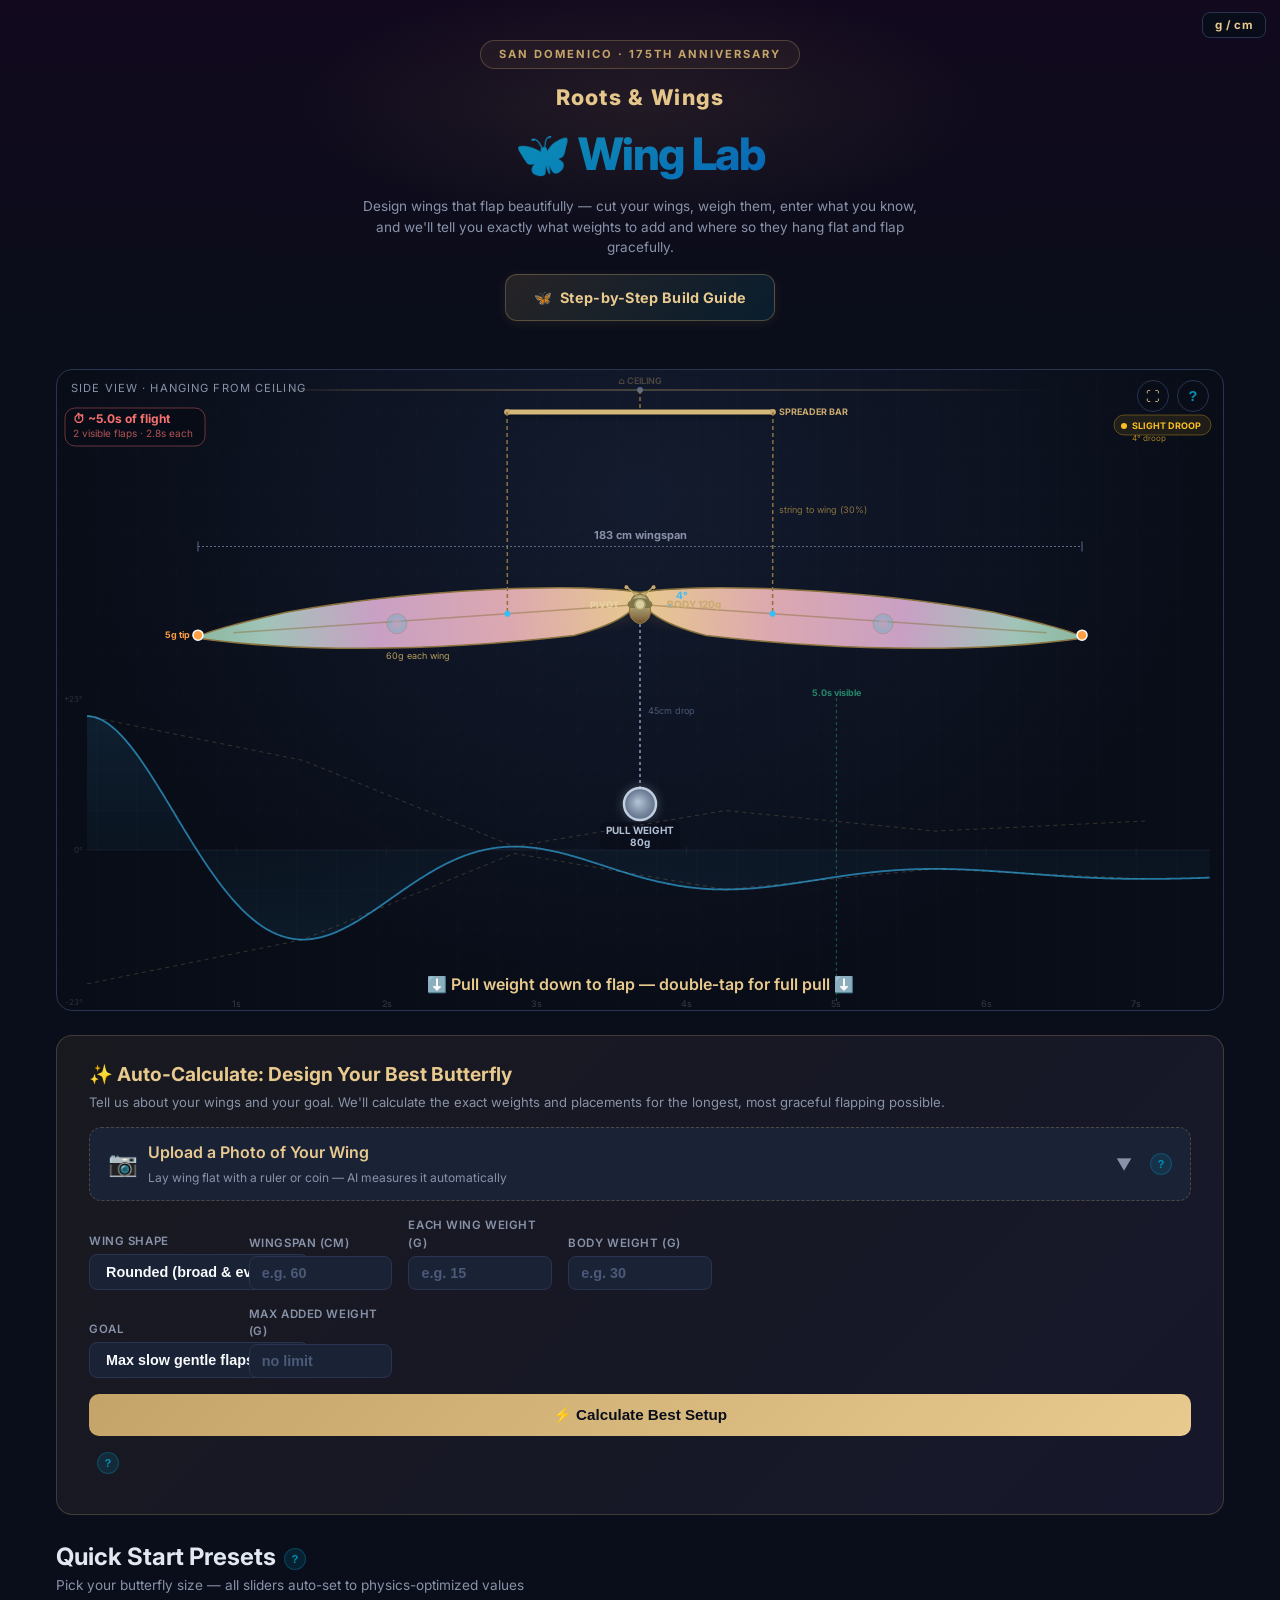
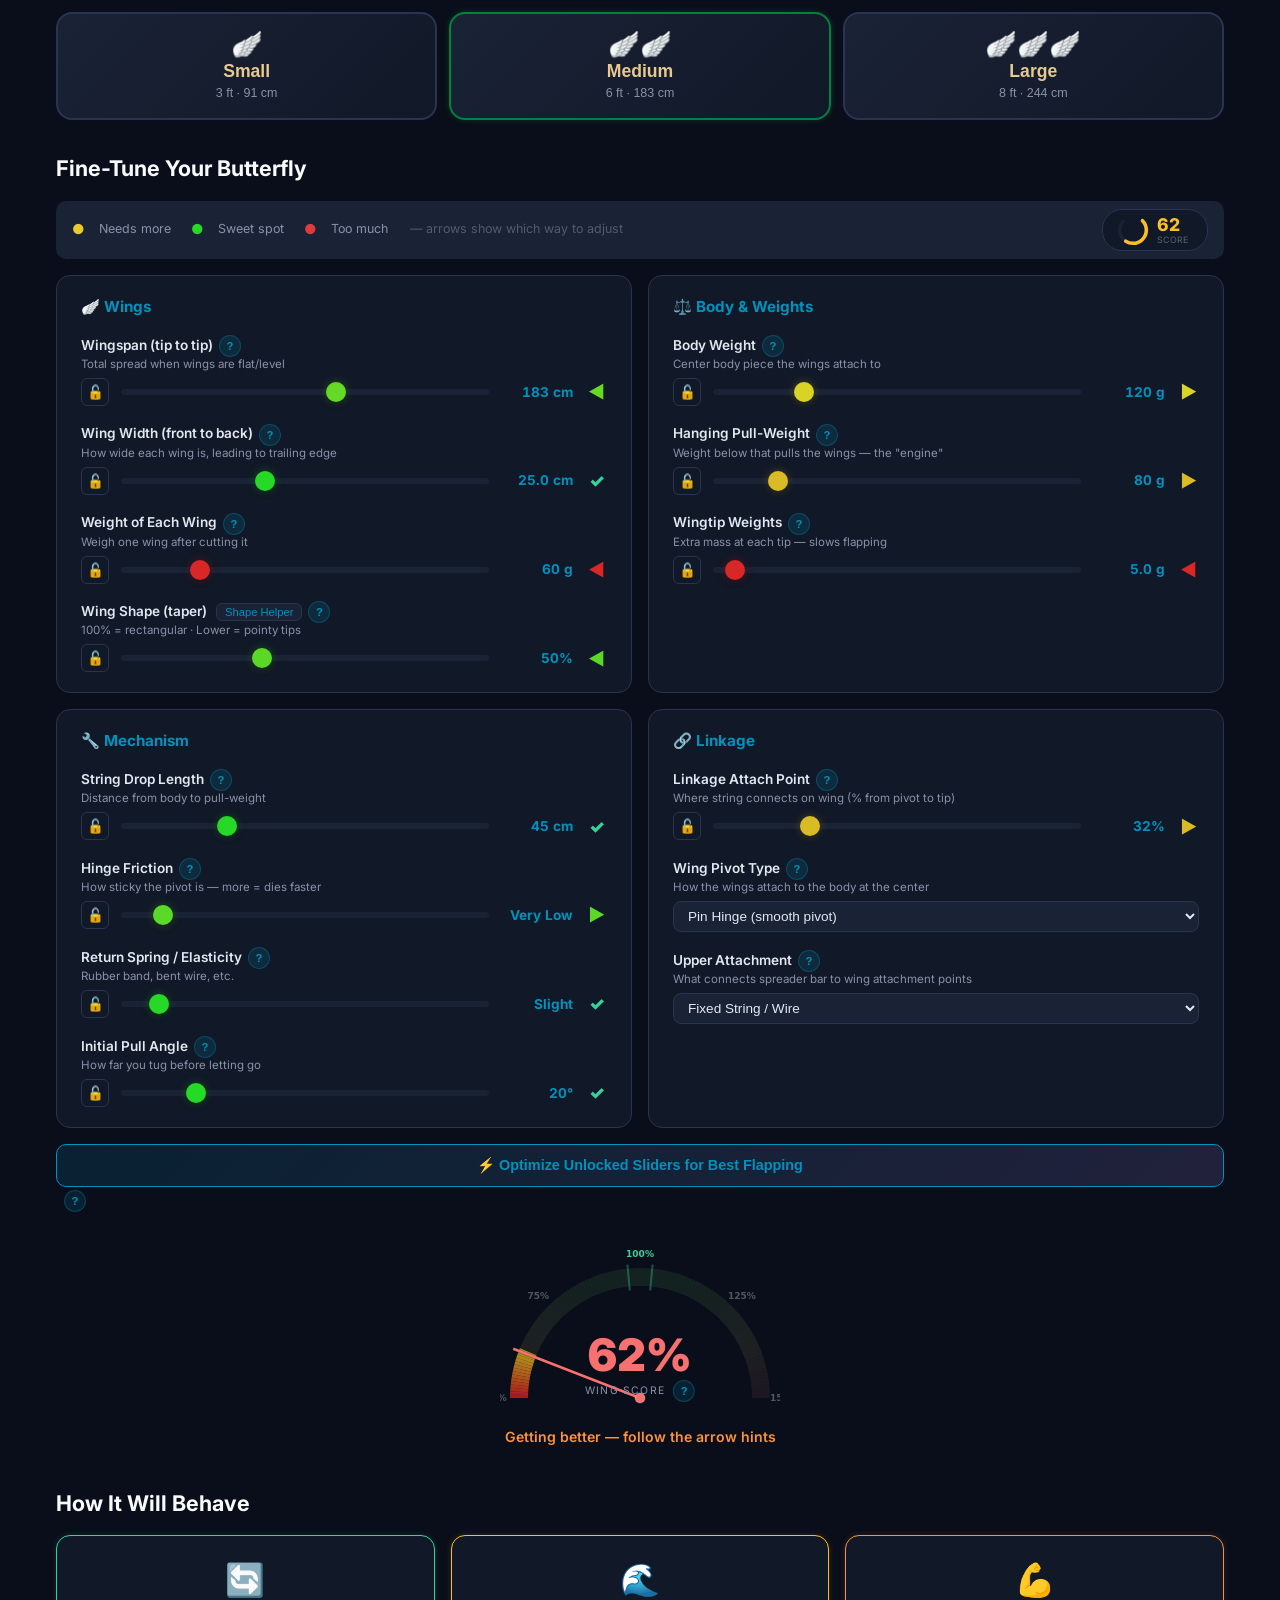
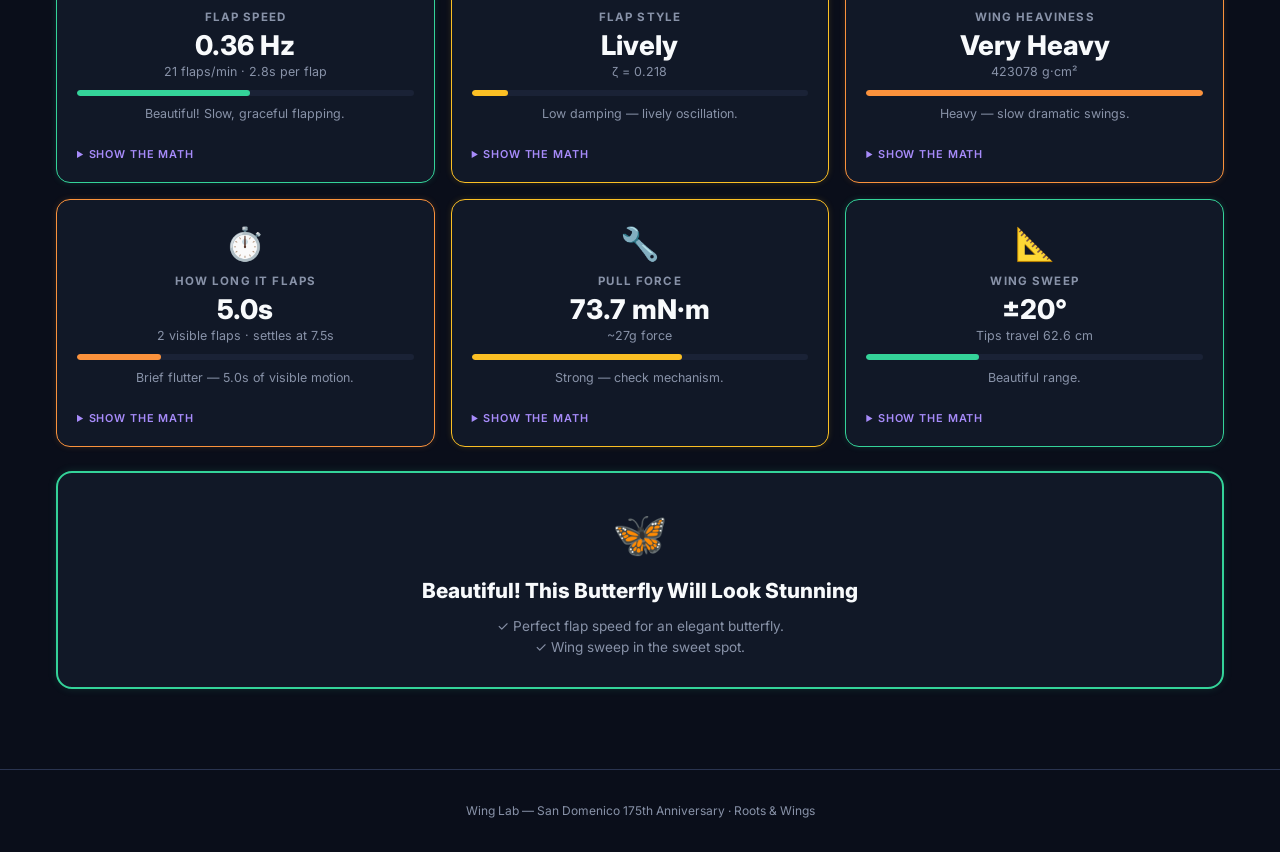
==== commit 2ac96fbb: "Performance: fix mobile scroll jank + photo AI model name Scroll performance: - Remove all 7 backdro" ====
--- a/butterfly-wing-lab.html
+++ b/butterfly-wing-lab.html
@@ -47,29 +47,29 @@
 header::before{content:'';position:absolute;top:-20px;left:50%;transform:translateX(-50%);width:700px;height:250px;background:radial-gradient(ellipse,rgba(196,164,105,0.1) 0%,transparent 70%);pointer-events:none}
 .gala-badge{display:inline-block;font-size:.7rem;font-weight:700;letter-spacing:.18em;text-transform:uppercase;color:var(--gold);border:1px solid rgba(196,164,105,0.3);padding:5px 18px;border-radius:20px;margin-bottom:.75rem;background:rgba(196,164,105,0.06)}
 header h1{font-size:2.8rem;font-weight:800;letter-spacing:-.03em;background:linear-gradient(135deg,var(--sd-green) 0%,var(--sd-teal) 35%,var(--sd-blue) 70%,var(--gold-light) 100%);-webkit-background-clip:text;-webkit-text-fill-color:transparent;background-clip:text}
-.gala-theme{font-size:1.35rem;font-weight:800;letter-spacing:.06em;color:var(--gold-light);margin-bottom:.5rem;text-shadow:0 0 20px rgba(196,164,105,0.2)}
+.gala-theme{font-size:1.35rem;font-weight:800;letter-spacing:.06em;color:var(--gold-light);margin-bottom:.5rem}
 .header-desc{color:var(--text-dim);font-size:.85rem;margin-top:.5rem;max-width:560px;margin-left:auto;margin-right:auto;line-height:1.5}
 main{max-width:1200px;margin:0 auto;padding:0 1rem 3rem}
 
 #wing-viz-section{position:relative;margin:1.5rem 0;border-radius:16px;overflow:hidden;border:1px solid var(--border);background:radial-gradient(ellipse at 50% 20%,#131b2e 0%,#090d18 70%)}
 #wingCanvas{display:block;width:100%;height:640px;touch-action:pan-y}
 #anim-controls{position:absolute;bottom:14px;left:50%;transform:translateX(-50%);display:flex;gap:8px}
-#anim-controls button{background:rgba(17,24,39,0.9);border:1px solid var(--border);color:var(--accent);padding:8px 20px;border-radius:10px;font-size:.85rem;font-weight:600;cursor:pointer;backdrop-filter:blur(8px);transition:all .2s}
+#anim-controls button{background:rgba(17,24,39,0.92);border:1px solid var(--border);color:var(--accent);padding:8px 20px;border-radius:10px;font-size:.85rem;font-weight:600;cursor:pointer;transition:all .2s}
 #anim-controls button:hover{background:rgba(56,189,248,0.15);border-color:var(--accent);transform:translateY(-1px)}
 #anim-controls button.active{background:var(--accent);color:var(--bg-deep)}
 #canvas-label{position:absolute;top:10px;left:14px;font-size:.7rem;color:var(--text-dim);text-transform:uppercase;letter-spacing:.1em}
-#physics-math-btn{position:absolute;top:10px;right:14px;background:rgba(9,13,24,0.7);border:1px solid var(--border);color:var(--accent);width:32px;height:32px;border-radius:50%;font-size:.9rem;font-weight:700;cursor:pointer;backdrop-filter:blur(6px);transition:all .2s;display:flex;align-items:center;justify-content:center;z-index:10}
+#physics-math-btn{position:absolute;top:10px;right:14px;background:rgba(9,13,24,0.88);border:1px solid var(--border);color:var(--accent);width:32px;height:32px;border-radius:50%;font-size:.9rem;font-weight:700;cursor:pointer;transition:all .2s;display:flex;align-items:center;justify-content:center;z-index:10}
 #physics-math-btn:hover{background:rgba(56,189,248,0.2);border-color:var(--accent);transform:scale(1.1)}
-#fullscreen-btn{position:absolute;top:10px;right:54px;background:rgba(9,13,24,0.7);border:1px solid var(--border);color:var(--gold-light);width:32px;height:32px;border-radius:50%;font-size:.85rem;cursor:pointer;backdrop-filter:blur(6px);transition:all .2s;display:flex;align-items:center;justify-content:center;z-index:10;padding:0}
+#fullscreen-btn{position:absolute;top:10px;right:54px;background:rgba(9,13,24,0.88);border:1px solid var(--border);color:var(--gold-light);width:32px;height:32px;border-radius:50%;font-size:.85rem;cursor:pointer;transition:all .2s;display:flex;align-items:center;justify-content:center;z-index:10;padding:0}
 #fullscreen-btn:hover{background:rgba(196,164,105,0.2);border-color:var(--gold);transform:scale(1.1)}
 /* Fullscreen mode */
 #wing-viz-section.fullscreen{position:fixed;inset:0;z-index:10000;margin:0;border-radius:0;border:none}
 #wing-viz-section.fullscreen #wingCanvas{height:100vh!important}
 #wing-viz-section.fullscreen #fullscreen-btn{top:14px;right:58px}
 #wing-viz-section.fullscreen #physics-math-btn{top:14px;right:18px}
-#physics-modal-overlay{position:fixed;inset:0;z-index:10001;background:rgba(0,0,0,0.7);backdrop-filter:blur(6px);display:none;align-items:flex-start;justify-content:center;padding:1.5rem;overflow-y:auto}
+#physics-modal-overlay{position:fixed;inset:0;z-index:10001;background:rgba(0,0,0,0.82);display:none;align-items:flex-start;justify-content:center;padding:1.5rem;overflow-y:auto}
 #physics-modal-overlay.open{display:flex}
-#physics-modal{background:var(--bg-card);border:1px solid var(--border);border-radius:20px;max-width:680px;width:100%;max-height:none;padding:2rem 2.5rem;position:relative;box-shadow:0 24px 80px rgba(0,0,0,0.6);margin:1rem 0}
+#physics-modal{background:var(--bg-card);border:1px solid var(--border);border-radius:20px;max-width:680px;width:100%;max-height:none;padding:2rem 2.5rem;position:relative;box-shadow:0 8px 24px rgba(0,0,0,0.5);margin:1rem 0}
 #physics-modal h3{font-size:1.15rem;color:var(--gold-light);margin:1.5rem 0 .5rem;font-weight:700}
 #physics-modal h3:first-of-type{margin-top:.5rem}
 #physics-modal .eq{font-family:'Cambria Math','Latin Modern Math','STIX Two Math',Georgia,serif;font-size:1.05rem;color:#e2e8f0;background:rgba(56,189,248,0.06);border:1px solid rgba(56,189,248,0.12);border-radius:12px;padding:1rem 1.25rem;margin:.75rem 0;line-height:1.8;overflow-x:auto}
@@ -122,7 +122,7 @@
 .slider-row input[type="range"]:active::-webkit-slider-thumb{transform:scale(1.25)}
 .slider-row input[type="range"]::-moz-range-thumb{width:20px;height:20px;border-radius:50%;background:var(--thumb-color,var(--accent));cursor:pointer;border:none;transition:background .3s}
 .slider-row output{min-width:72px;text-align:right;font-size:.85rem;font-weight:700;color:var(--accent);font-variant-numeric:tabular-nums}
-.slider-hint{width:22px;font-size:1.1rem;text-align:center;font-weight:900;opacity:1;transition:opacity .3s,color .3s;flex-shrink:0;line-height:1;text-shadow:0 0 6px currentColor}
+.slider-hint{width:22px;font-size:1.1rem;text-align:center;font-weight:900;opacity:1;transition:opacity .3s,color .3s;flex-shrink:0;line-height:1}
 .slider-lock{width:28px;height:28px;border:1px solid var(--border);background:transparent;color:var(--text-dim);border-radius:6px;cursor:pointer;font-size:.85rem;flex-shrink:0;display:flex;align-items:center;justify-content:center;transition:all .2s;padding:0}
 .slider-lock:hover{border-color:var(--accent);color:var(--accent)}
 .slider-lock.locked{background:rgba(251,191,36,0.15);border-color:var(--yellow);color:var(--yellow)}
@@ -131,7 +131,7 @@
 .slider-row.locked .slider-hint{opacity:0.2}
 #optimize-btn{display:block;width:100%;margin-top:1rem;padding:12px;background:linear-gradient(135deg,rgba(0,146,188,0.15),rgba(167,139,250,0.15));border:1px solid var(--accent);color:var(--accent);border-radius:10px;font-size:.9rem;font-weight:700;cursor:pointer;transition:all .2s}
 #optimize-btn:hover{background:rgba(0,146,188,0.25);transform:translateY(-1px);box-shadow:0 4px 16px rgba(0,146,188,0.2)}
-.slider-row.computed output{color:var(--gold-light);text-shadow:0 0 8px rgba(196,164,105,0.3)}
+.slider-row.computed output{color:var(--gold-light)}
 .slider-row select{flex:1;background:var(--bg-surface);border:1px solid var(--border);color:var(--text);padding:6px 10px;border-radius:8px;font-size:.85rem;cursor:pointer;outline:none}
 .slider-row select:focus{border-color:var(--accent)}
 
@@ -154,10 +154,10 @@
 .dashboard-grid{display:grid;grid-template-columns:repeat(3,1fr);gap:1rem}
 .metric-card{background:var(--bg-card);border:1px solid var(--border);border-radius:14px;padding:1.25rem;text-align:center;transition:border-color .3s,box-shadow .3s,transform .2s}
 .metric-card:hover{transform:translateY(-2px);box-shadow:0 4px 20px rgba(0,0,0,0.3)}
-.metric-card.status-great{border-color:var(--green);box-shadow:0 0 15px var(--green-dim)}
-.metric-card.status-ok{border-color:var(--yellow);box-shadow:0 0 15px var(--yellow-dim)}
-.metric-card.status-warn{border-color:var(--orange);box-shadow:0 0 15px var(--orange-dim)}
-.metric-card.status-bad{border-color:var(--red);box-shadow:0 0 15px var(--red-dim)}
+.metric-card.status-great{border-color:var(--green);box-shadow:0 0 6px var(--green-dim)}
+.metric-card.status-ok{border-color:var(--yellow);box-shadow:0 0 6px var(--yellow-dim)}
+.metric-card.status-warn{border-color:var(--orange);box-shadow:0 0 6px var(--orange-dim)}
+.metric-card.status-bad{border-color:var(--red);box-shadow:0 0 6px var(--red-dim)}
 .metric-icon{font-size:2rem;margin-bottom:.3rem}
 .metric-label{font-size:.72rem;font-weight:700;text-transform:uppercase;letter-spacing:.1em;color:var(--text-dim);margin-bottom:.25rem}
 .metric-value{font-size:1.7rem;font-weight:800;color:var(--text-bright);line-height:1.2}
@@ -173,10 +173,10 @@
 /* Verdict */
 #verdict-section{margin:1.5rem 0 2rem}
 #verdict-box{background:var(--bg-card);border:2px solid var(--border);border-radius:16px;padding:1.75rem 2rem;text-align:center;transition:border-color .4s,box-shadow .4s}
-#verdict-box.verdict-great{border-color:var(--green);box-shadow:0 0 30px var(--green-dim)}
-#verdict-box.verdict-good{border-color:var(--yellow);box-shadow:0 0 30px var(--yellow-dim)}
-#verdict-box.verdict-meh{border-color:var(--orange);box-shadow:0 0 30px var(--orange-dim)}
-#verdict-box.verdict-bad{border-color:var(--red);box-shadow:0 0 30px var(--red-dim)}
+#verdict-box.verdict-great{border-color:var(--green);box-shadow:0 0 8px var(--green-dim)}
+#verdict-box.verdict-good{border-color:var(--yellow);box-shadow:0 0 8px var(--yellow-dim)}
+#verdict-box.verdict-meh{border-color:var(--orange);box-shadow:0 0 8px var(--orange-dim)}
+#verdict-box.verdict-bad{border-color:var(--red);box-shadow:0 0 8px var(--red-dim)}
 #verdict-icon{font-size:2.8rem;margin-bottom:.4rem}
 #verdict-text{font-size:1.3rem;font-weight:800;color:var(--text-bright);margin-bottom:.6rem}
 #verdict-tips{font-size:.85rem;color:var(--text-dim);line-height:1.6;max-width:650px;margin:0 auto}
@@ -193,7 +193,7 @@
 .preset-btn{display:flex;flex-direction:column;align-items:center;gap:4px;padding:18px 16px;background:linear-gradient(135deg,var(--bg-surface),var(--bg-card));border:2px solid var(--border);border-radius:16px;cursor:pointer;transition:all .25s;color:var(--text);min-height:60px}
 .preset-btn:hover{border-color:var(--gold);background:linear-gradient(135deg,rgba(196,164,105,0.08),var(--bg-card));transform:translateY(-2px);box-shadow:0 6px 20px rgba(196,164,105,0.15)}
 .preset-btn:active{transform:translateY(0);box-shadow:none}
-.preset-btn.active{border-color:var(--sd-green);box-shadow:0 0 16px rgba(0,132,61,0.3)}
+.preset-btn.active{border-color:var(--sd-green);box-shadow:0 0 6px rgba(0,132,61,0.3)}
 .preset-icon{font-size:1.6rem;line-height:1}
 .preset-label{font-size:1.1rem;font-weight:700;color:var(--gold-light)}
 .preset-size{font-size:.78rem;color:var(--text-dim)}
@@ -248,16 +248,16 @@
 .guide-btn:hover{transform:translateY(-2px);box-shadow:0 4px 20px rgba(196,164,105,0.25);border-color:rgba(196,164,105,0.55);background:linear-gradient(135deg,rgba(196,164,105,0.22),rgba(0,146,188,0.18))}
 .guide-btn .gb-fly{display:inline-block;transition:all .3s}
 .guide-btn:hover .gb-fly{animation:guideFlap .6s ease-in-out infinite}
-#unit-toggle{position:absolute;top:12px;right:14px;background:rgba(9,13,24,0.7);border:1px solid var(--border);color:var(--gold-light);font-size:.72rem;font-weight:700;padding:5px 12px;border-radius:8px;cursor:pointer;backdrop-filter:blur(6px);transition:all .2s;font-family:inherit;letter-spacing:.04em}
+#unit-toggle{position:absolute;top:12px;right:14px;background:rgba(9,13,24,0.88);border:1px solid var(--border);color:var(--gold-light);font-size:.72rem;font-weight:700;padding:5px 12px;border-radius:8px;cursor:pointer;transition:all .2s;font-family:inherit;letter-spacing:.04em}
 #unit-toggle:hover{background:rgba(196,164,105,0.15);border-color:var(--gold-light)}
 #loading-overlay{position:fixed;inset:0;z-index:9999;background:var(--bg-deep);display:flex;flex-direction:column;align-items:center;justify-content:center;transition:opacity .5s;font-size:2rem}
 #loading-overlay span{font-size:1rem;color:var(--text-dim);margin-top:1rem;font-weight:600}
 #loading-overlay.fade-out{opacity:0;pointer-events:none}
 
 /* Help Modal */
-#help-modal-overlay{position:fixed;inset:0;z-index:10000;background:rgba(0,0,0,0.6);backdrop-filter:blur(4px);display:none;align-items:center;justify-content:center;padding:1rem}
+#help-modal-overlay{position:fixed;inset:0;z-index:10000;background:rgba(0,0,0,0.78);display:none;align-items:center;justify-content:center;padding:1rem}
 #help-modal-overlay.open{display:flex}
-#help-modal{background:var(--bg-card);border:1px solid var(--border);border-radius:20px;max-width:440px;width:100%;max-height:80vh;overflow-y:auto;padding:2rem;position:relative;box-shadow:0 20px 60px rgba(0,0,0,0.5)}
+#help-modal{background:var(--bg-card);border:1px solid var(--border);border-radius:20px;max-width:440px;width:100%;max-height:80vh;overflow-y:auto;padding:2rem;position:relative;box-shadow:0 8px 24px rgba(0,0,0,0.5)}
 #help-modal-close{position:absolute;top:12px;right:16px;background:none;border:none;color:var(--text-dim);font-size:1.5rem;cursor:pointer;padding:4px 8px;border-radius:8px;transition:all .2s}
 #help-modal-close:hover{color:var(--text);background:var(--bg-surface)}
 #help-modal h3{font-size:1.2rem;font-weight:800;color:var(--gold-light);margin-bottom:.75rem;padding-right:2rem}
@@ -285,7 +285,7 @@
     <section id="wing-viz-section">
       <canvas id="wingCanvas" role="img" aria-label="Interactive butterfly wing simulation — drag the weight to flap"></canvas>
       <div id="anim-controls">
-        <div id="drag-hint" style="color:var(--gold-light);font-size:1rem;font-weight:600;opacity:1;pointer-events:none;text-align:center;animation:hintPulse 2s ease-in-out infinite">
+        <div id="drag-hint" style="color:var(--gold-light);font-size:1rem;font-weight:600;opacity:1;pointer-events:none;text-align:center;animation:hintPulse 2s ease-in-out 3">
           &#11015;&#65039; Pull weight down to flap &mdash; double&#8209;tap for full pull &#11015;&#65039;
         </div>
       </div>
@@ -569,7 +569,7 @@
       <canvas id="plotCanvas"></canvas>
     </section>
     <!-- Wing Shape Modal -->
-    <div id="shape-modal" style="display:none;position:fixed;inset:0;z-index:5000;background:rgba(0,0,0,0.7);backdrop-filter:blur(4px);align-items:center;justify-content:center">
+    <div id="shape-modal" style="display:none;position:fixed;inset:0;z-index:5000;background:rgba(0,0,0,0.82);align-items:center;justify-content:center">
       <div style="background:var(--bg-card);border:1px solid var(--border);border-radius:16px;max-width:500px;width:90%;max-height:90vh;overflow-y:auto;padding:1.5rem 2rem;position:relative">
         <button id="shape-modal-close" style="position:absolute;top:8px;right:8px;background:none;border:none;color:var(--text-dim);font-size:1.5rem;cursor:pointer;width:44px;height:44px;display:flex;align-items:center;justify-content:center">&times;</button>
         <h3 style="color:var(--gold-light);margin-bottom:.75rem">Wing Shape Helper</h3>
@@ -1766,8 +1766,10 @@
 
   _startBreathing() {
     if (this._breathId) return;
+    if (typeof _canvasVisible !== 'undefined' && !_canvasVisible) return; // offscreen — skip
     const breathe = () => {
       if (this.animating || this._dragging) { this._breathId = null; return; }
+      if (typeof _canvasVisible !== 'undefined' && !_canvasVisible) { this._breathId = null; return; }
       // Read restAngle LIVE each frame — never stale after slider changes
       const restA = this._restInfo ? this._restInfo.restAngle : 0;
       const b = Math.sin(performance.now() / 2000) * 0.008;
@@ -1815,6 +1817,23 @@
   let _sliderColorTimer = 0;
   R.init();
 
+  // ===== PERFORMANCE: Pause canvas RAF when offscreen =====
+  let _canvasVisible = true;
+  const vizSection = document.getElementById('wing-viz-section');
+  if ('IntersectionObserver' in window && vizSection) {
+    const vizObs = new IntersectionObserver((entries) => {
+      _canvasVisible = entries[0].isIntersecting;
+      if (_canvasVisible) {
+        // Resumed: restart breathing if idle
+        if (!R.animating && !R._dragging) R._startBreathing();
+      } else {
+        // Offscreen: stop breathing to free main thread
+        R._stopBreathing();
+      }
+    }, { threshold: 0 });
+    vizObs.observe(vizSection);
+  }
+
   // ===== SPEEDOMETER GAUGE (Canvas-drawn half-circle) =====
   const speedoCanvas = document.getElementById('speedo-canvas');
   let speedoDpr = window.devicePixelRatio || 1;
@@ -1829,7 +1848,8 @@
     _lastSpeedoScore = -1; // force redraw
   }
   resizeSpeedo();
-  window.addEventListener('resize', () => { resizeSpeedo(); if (_lastSpeedoScore >= 0) drawSpeedo(_lastSpeedoScore); });
+  let _resizeTimer = 0;
+  window.addEventListener('resize', () => { clearTimeout(_resizeTimer); _resizeTimer = setTimeout(() => { resizeSpeedo(); if (_lastSpeedoScore >= 0) drawSpeedo(_lastSpeedoScore); }, 150); });
 
   function drawSpeedo(score) {
     // Gauge: 50% on left, 100% at top (straight up), 150% on right
@@ -2456,7 +2476,7 @@
     bn.innerHTML = '<div style="font-size:2.5rem;margin-bottom:4px">\uD83E\uDD8B\u2728\uD83E\uDD8B</div>' +
       '<div style="font-size:1.3rem;font-weight:800;letter-spacing:1px">PERFECT WING DESIGN!</div>' +
       '<div style="font-size:.85rem;margin-top:4px;opacity:0.8">This butterfly will be absolutely stunning at the gala</div>';
-    bn.style.cssText = 'position:fixed;top:50%;left:50%;transform:translate(-50%,-50%);z-index:10001;text-align:center;padding:24px 40px;background:linear-gradient(135deg,rgba(15,23,42,0.95),rgba(30,41,59,0.95));border:2px solid rgba(196,164,105,0.6);border-radius:16px;color:#FFD700;box-shadow:0 0 40px rgba(196,164,105,0.3);animation:celebPulse 1s ease-in-out 3';
+    bn.style.cssText = 'position:fixed;top:50%;left:50%;transform:translate(-50%,-50%);z-index:10001;text-align:center;padding:24px 40px;background:linear-gradient(135deg,rgba(15,23,42,0.95),rgba(30,41,59,0.95));border:2px solid rgba(196,164,105,0.6);border-radius:16px;color:#FFD700;box-shadow:0 0 8px rgba(196,164,105,0.3);animation:celebPulse 1s ease-in-out 3';
     document.body.appendChild(bn);
     setTimeout(() => { bn.style.transition = 'opacity .5s'; bn.style.opacity = '0'; setTimeout(() => bn.remove(), 600); }, 4500);
   }
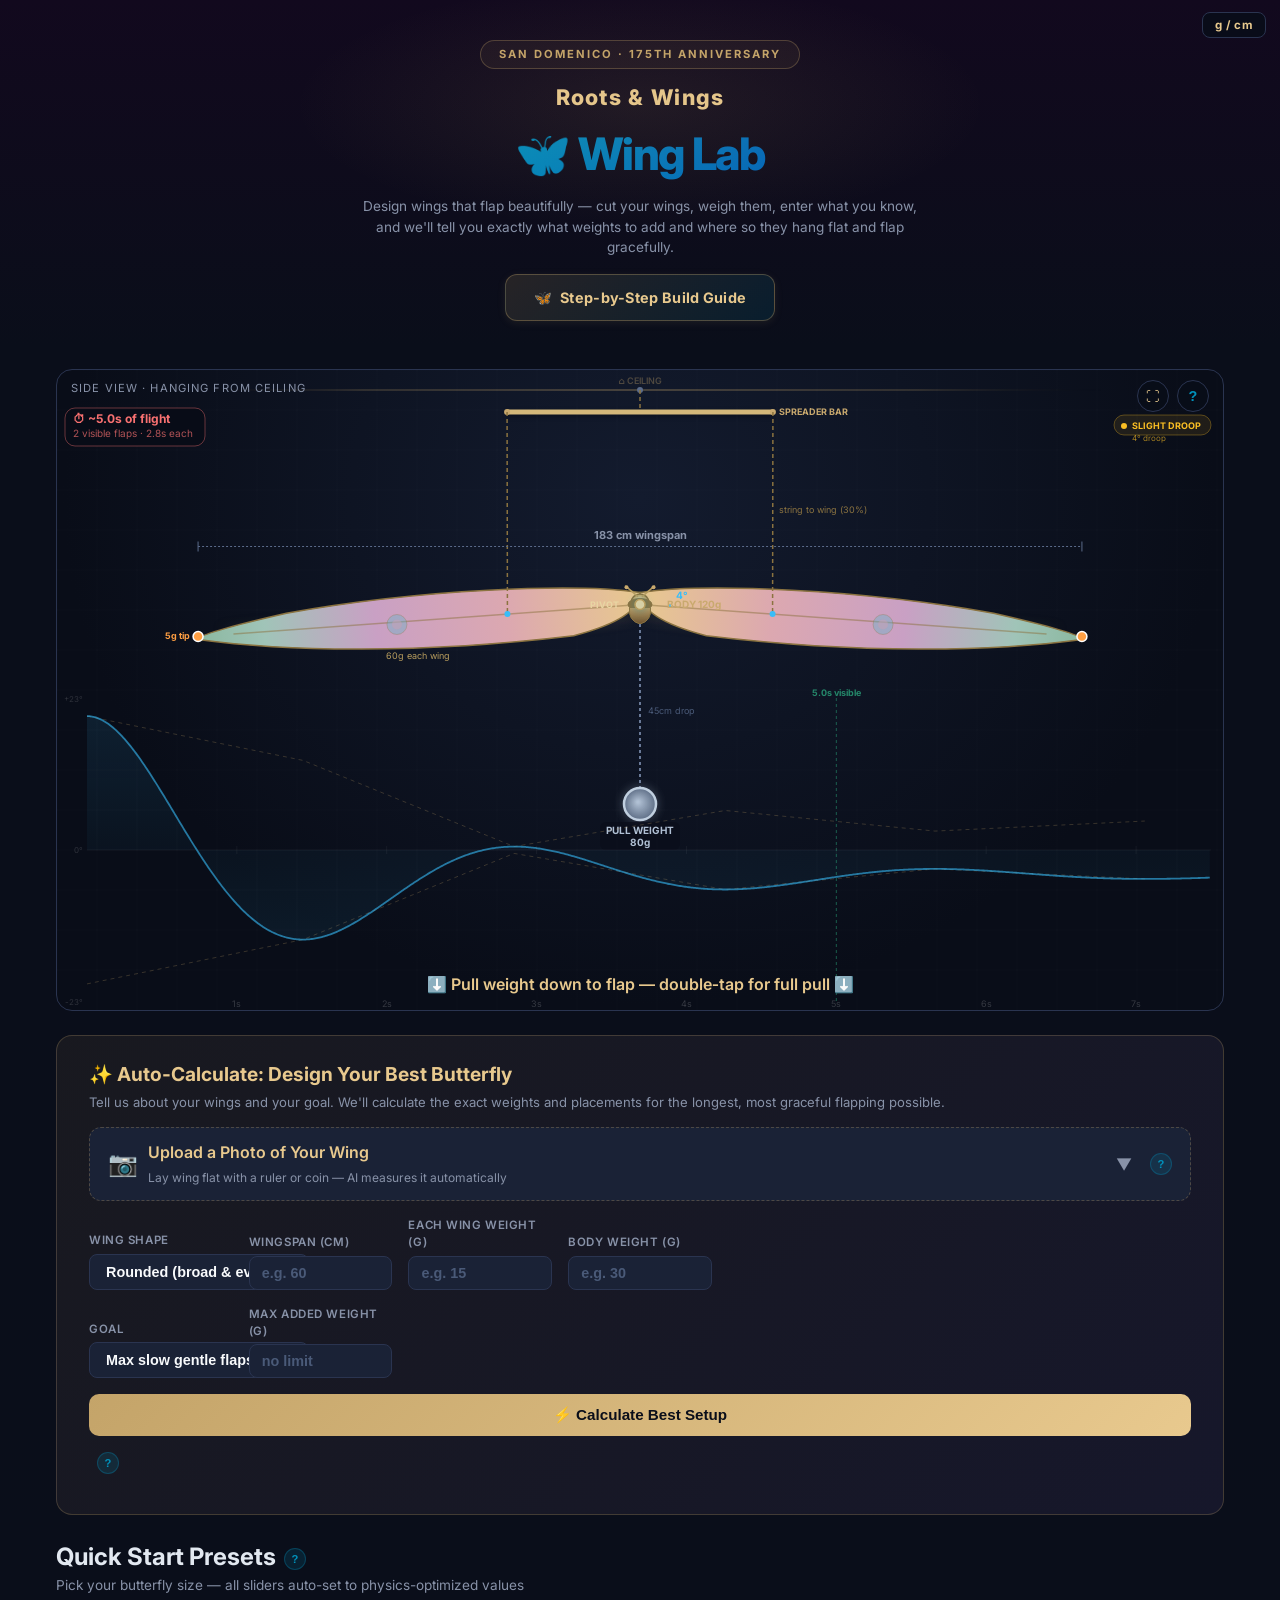
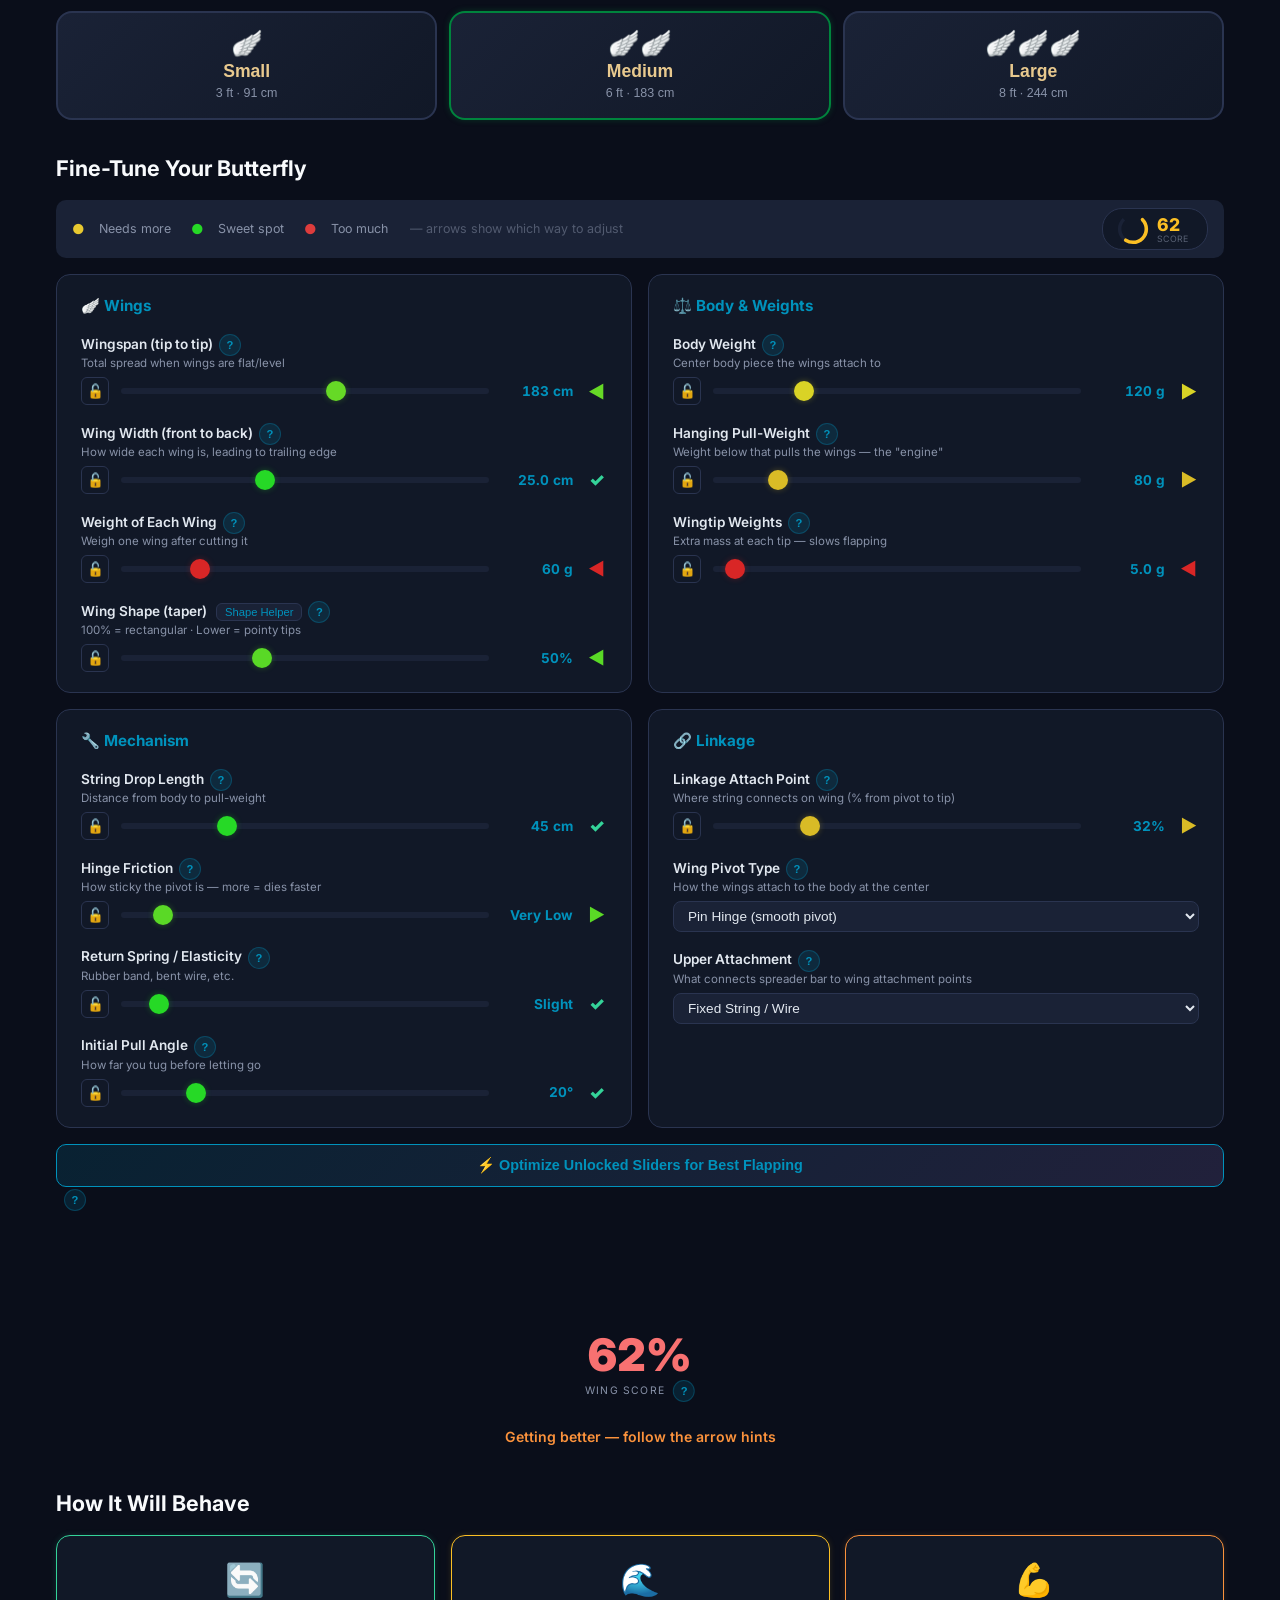
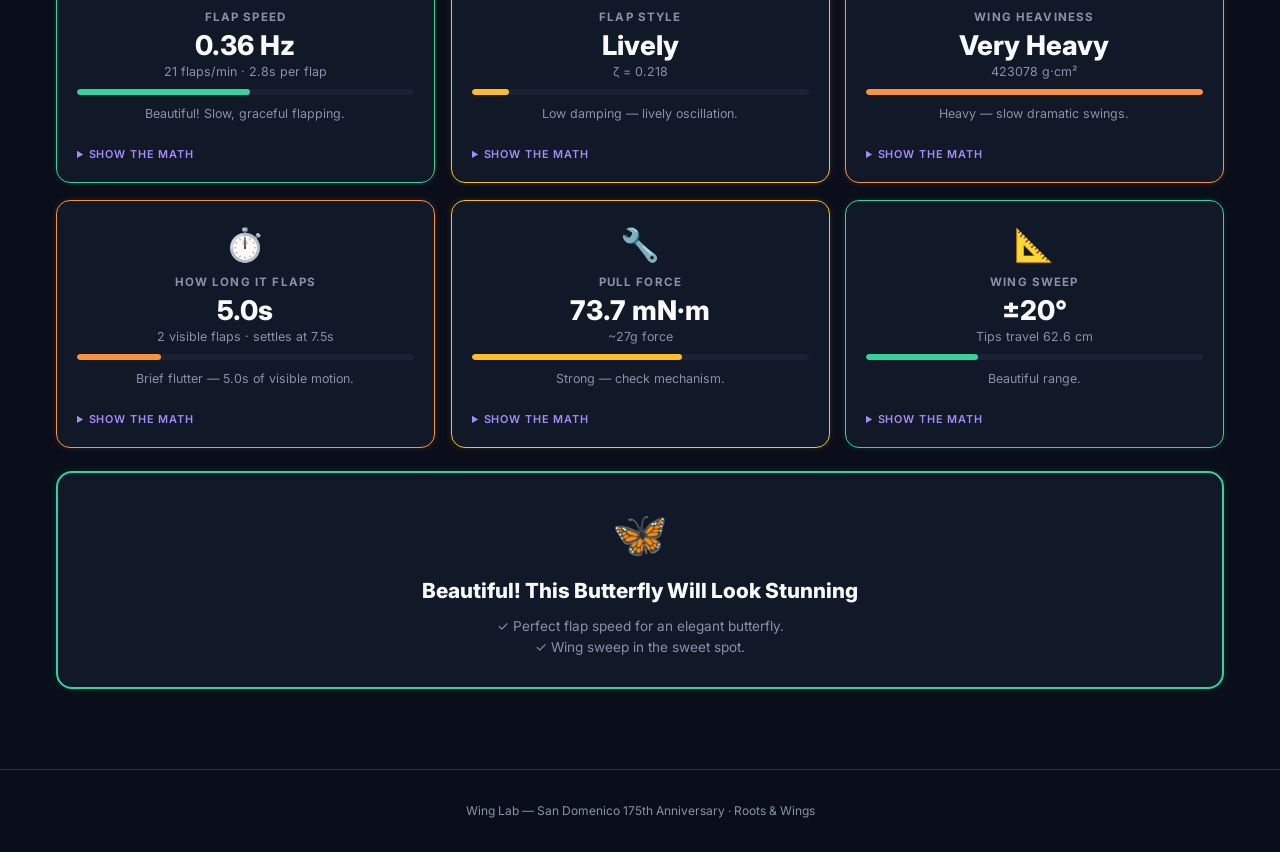
==== commit 7835a472: "Performance pass 2: modal responsiveness + deep scroll jank fixes Modal responsiveness: - Larger tap" ====
--- a/butterfly-wing-lab.html
+++ b/butterfly-wing-lab.html
@@ -41,7 +41,7 @@
   --purple: #a78bfa;
 }
 *{margin:0;padding:0;box-sizing:border-box}
-body{font-family:'Inter',-apple-system,BlinkMacSystemFont,'Segoe UI',sans-serif;background:var(--bg-deep);color:var(--text);line-height:1.5;min-height:100vh}
+body{font-family:'Inter',-apple-system,BlinkMacSystemFont,'Segoe UI',sans-serif;background:var(--bg-deep);color:var(--text);line-height:1.5;min-height:100vh;-webkit-overflow-scrolling:touch}
 
 header{text-align:center;padding:2.5rem 1rem 1.5rem;background:linear-gradient(180deg,#12091e 0%,var(--bg-deep) 100%);position:relative;overflow:hidden}
 header::before{content:'';position:absolute;top:-20px;left:50%;transform:translateX(-50%);width:700px;height:250px;background:radial-gradient(ellipse,rgba(196,164,105,0.1) 0%,transparent 70%);pointer-events:none}
@@ -54,20 +54,20 @@
 #wing-viz-section{position:relative;margin:1.5rem 0;border-radius:16px;overflow:hidden;border:1px solid var(--border);background:radial-gradient(ellipse at 50% 20%,#131b2e 0%,#090d18 70%)}
 #wingCanvas{display:block;width:100%;height:640px;touch-action:pan-y}
 #anim-controls{position:absolute;bottom:14px;left:50%;transform:translateX(-50%);display:flex;gap:8px}
-#anim-controls button{background:rgba(17,24,39,0.92);border:1px solid var(--border);color:var(--accent);padding:8px 20px;border-radius:10px;font-size:.85rem;font-weight:600;cursor:pointer;transition:all .2s}
+#anim-controls button{background:rgba(17,24,39,0.92);border:1px solid var(--border);color:var(--accent);padding:8px 20px;border-radius:10px;font-size:.85rem;font-weight:600;cursor:pointer;transition:background .2s,border-color .2s}
 #anim-controls button:hover{background:rgba(56,189,248,0.15);border-color:var(--accent);transform:translateY(-1px)}
 #anim-controls button.active{background:var(--accent);color:var(--bg-deep)}
 #canvas-label{position:absolute;top:10px;left:14px;font-size:.7rem;color:var(--text-dim);text-transform:uppercase;letter-spacing:.1em}
-#physics-math-btn{position:absolute;top:10px;right:14px;background:rgba(9,13,24,0.88);border:1px solid var(--border);color:var(--accent);width:32px;height:32px;border-radius:50%;font-size:.9rem;font-weight:700;cursor:pointer;transition:all .2s;display:flex;align-items:center;justify-content:center;z-index:10}
+#physics-math-btn{position:absolute;top:10px;right:14px;background:rgba(9,13,24,0.88);border:1px solid var(--border);color:var(--accent);width:32px;height:32px;border-radius:50%;font-size:.9rem;font-weight:700;cursor:pointer;transition:transform .2s,background .2s;display:flex;align-items:center;justify-content:center;z-index:10}
 #physics-math-btn:hover{background:rgba(56,189,248,0.2);border-color:var(--accent);transform:scale(1.1)}
-#fullscreen-btn{position:absolute;top:10px;right:54px;background:rgba(9,13,24,0.88);border:1px solid var(--border);color:var(--gold-light);width:32px;height:32px;border-radius:50%;font-size:.85rem;cursor:pointer;transition:all .2s;display:flex;align-items:center;justify-content:center;z-index:10;padding:0}
+#fullscreen-btn{position:absolute;top:10px;right:54px;background:rgba(9,13,24,0.88);border:1px solid var(--border);color:var(--gold-light);width:32px;height:32px;border-radius:50%;font-size:.85rem;cursor:pointer;transition:transform .2s,background .2s;display:flex;align-items:center;justify-content:center;z-index:10;padding:0}
 #fullscreen-btn:hover{background:rgba(196,164,105,0.2);border-color:var(--gold);transform:scale(1.1)}
 /* Fullscreen mode */
 #wing-viz-section.fullscreen{position:fixed;inset:0;z-index:10000;margin:0;border-radius:0;border:none}
 #wing-viz-section.fullscreen #wingCanvas{height:100vh!important}
 #wing-viz-section.fullscreen #fullscreen-btn{top:14px;right:58px}
 #wing-viz-section.fullscreen #physics-math-btn{top:14px;right:18px}
-#physics-modal-overlay{position:fixed;inset:0;z-index:10001;background:rgba(0,0,0,0.82);display:none;align-items:flex-start;justify-content:center;padding:1.5rem;overflow-y:auto}
+#physics-modal-overlay{position:fixed;inset:0;z-index:10001;background:rgba(0,0,0,0.82);display:none;align-items:flex-start;justify-content:center;padding:1.5rem;overflow-y:auto;-webkit-overflow-scrolling:touch;touch-action:manipulation}
 #physics-modal-overlay.open{display:flex}
 #physics-modal{background:var(--bg-card);border:1px solid var(--border);border-radius:20px;max-width:680px;width:100%;max-height:none;padding:2rem 2.5rem;position:relative;box-shadow:0 8px 24px rgba(0,0,0,0.5);margin:1rem 0}
 #physics-modal h3{font-size:1.15rem;color:var(--gold-light);margin:1.5rem 0 .5rem;font-weight:700}
@@ -78,11 +78,11 @@
 #physics-modal .var-def{display:grid;grid-template-columns:auto 1fr;gap:4px 12px;font-size:.85rem;margin:.5rem 0}
 #physics-modal .var-def dt{color:var(--accent);font-family:'Cambria Math',Georgia,serif;font-style:italic;text-align:right}
 #physics-modal .var-def dd{color:var(--text-soft);margin:0}
-#physics-modal-close{position:absolute;top:12px;right:16px;background:none;border:none;color:var(--text-dim);font-size:1.5rem;cursor:pointer;padding:4px 8px;border-radius:8px;transition:all .2s}
+#physics-modal-close{position:absolute;top:12px;right:16px;background:none;border:none;color:var(--text-dim);font-size:1.5rem;cursor:pointer;padding:8px 12px;border-radius:8px;transition:color .2s;-webkit-tap-highlight-color:rgba(196,164,105,0.3);touch-action:manipulation}
 #physics-modal-close:hover{color:var(--text);background:var(--bg-surface)}
 
 /* Auto-calc */
-#auto-calc-section{margin:1.5rem 0;background:linear-gradient(135deg,rgba(196,164,105,0.08),rgba(167,139,250,0.08));border:1px solid rgba(196,164,105,0.25);border-radius:16px;padding:1.5rem 2rem}
+#auto-calc-section{margin:1.5rem 0;background:linear-gradient(135deg,rgba(196,164,105,0.08),rgba(167,139,250,0.08));border:1px solid rgba(196,164,105,0.25);border-radius:16px;padding:1.5rem 2rem;contain:layout style}
 #auto-calc-section h2{font-size:1.2rem;font-weight:700;color:var(--gold-light);margin-bottom:.25rem}
 .auto-desc{font-size:.82rem;color:var(--text-dim);margin-bottom:1rem;line-height:1.4}
 .auto-row{display:grid;grid-template-columns:repeat(auto-fill,minmax(140px,1fr));gap:1rem;align-items:end;margin-bottom:1rem}
@@ -104,7 +104,7 @@
 .ari .ari-detail{font-size:.7rem;color:var(--text-dim)}
 
 /* Controls */
-#controls-section{margin:2rem 0}
+#controls-section{margin:2rem 0;contain:layout style}
 #controls-section h2,#dashboard-section h2,#plot-section h2{font-size:1.35rem;font-weight:700;margin-bottom:1rem;color:var(--text-bright)}
 .controls-grid{display:grid;grid-template-columns:repeat(2,1fr);gap:1rem}
 .control-group{background:var(--bg-card);border:1px solid var(--border);border-radius:14px;padding:1.25rem 1.5rem;transition:border-color .3s}
@@ -117,19 +117,19 @@
 .slider-row{display:flex;align-items:center;gap:12px}
 .slider-row input[type="range"]{flex:1;-webkit-appearance:none;appearance:none;height:6px;background:var(--bg-surface);border-radius:3px;outline:none;transition:background .2s;touch-action:manipulation}
 .slider-row input[type="range"]:hover{background:#222d45}
-.slider-row input[type="range"]::-webkit-slider-thumb{-webkit-appearance:none;width:20px;height:20px;border-radius:50%;background:var(--thumb-color,var(--accent));cursor:pointer;box-shadow:0 0 10px var(--thumb-glow,var(--accent-glow)),0 2px 6px rgba(0,0,0,0.3);transition:transform .15s,box-shadow .15s,background .3s}
+.slider-row input[type="range"]::-webkit-slider-thumb{-webkit-appearance:none;width:20px;height:20px;border-radius:50%;background:var(--thumb-color,var(--accent));cursor:pointer;box-shadow:0 0 6px var(--thumb-glow,var(--accent-glow));transition:transform .15s,background .3s}
 .slider-row input[type="range"]::-webkit-slider-thumb:hover{transform:scale(1.15)}
 .slider-row input[type="range"]:active::-webkit-slider-thumb{transform:scale(1.25)}
 .slider-row input[type="range"]::-moz-range-thumb{width:20px;height:20px;border-radius:50%;background:var(--thumb-color,var(--accent));cursor:pointer;border:none;transition:background .3s}
 .slider-row output{min-width:72px;text-align:right;font-size:.85rem;font-weight:700;color:var(--accent);font-variant-numeric:tabular-nums}
 .slider-hint{width:22px;font-size:1.1rem;text-align:center;font-weight:900;opacity:1;transition:opacity .3s,color .3s;flex-shrink:0;line-height:1}
-.slider-lock{width:28px;height:28px;border:1px solid var(--border);background:transparent;color:var(--text-dim);border-radius:6px;cursor:pointer;font-size:.85rem;flex-shrink:0;display:flex;align-items:center;justify-content:center;transition:all .2s;padding:0}
+.slider-lock{width:28px;height:28px;border:1px solid var(--border);background:transparent;color:var(--text-dim);border-radius:6px;cursor:pointer;font-size:.85rem;flex-shrink:0;display:flex;align-items:center;justify-content:center;transition:border-color .2s,color .2s;padding:0}
 .slider-lock:hover{border-color:var(--accent);color:var(--accent)}
 .slider-lock.locked{background:rgba(251,191,36,0.15);border-color:var(--yellow);color:var(--yellow)}
 .slider-row.locked input[type="range"]{opacity:0.35;pointer-events:none}
 .slider-row.locked output{opacity:0.5}
 .slider-row.locked .slider-hint{opacity:0.2}
-#optimize-btn{display:block;width:100%;margin-top:1rem;padding:12px;background:linear-gradient(135deg,rgba(0,146,188,0.15),rgba(167,139,250,0.15));border:1px solid var(--accent);color:var(--accent);border-radius:10px;font-size:.9rem;font-weight:700;cursor:pointer;transition:all .2s}
+#optimize-btn{display:block;width:100%;margin-top:1rem;padding:12px;background:linear-gradient(135deg,rgba(0,146,188,0.15),rgba(167,139,248,0.15));border:1px solid var(--accent);color:var(--accent);border-radius:10px;font-size:.9rem;font-weight:700;cursor:pointer;transition:transform .2s,border-color .2s}
 #optimize-btn:hover{background:rgba(0,146,188,0.25);transform:translateY(-1px);box-shadow:0 4px 16px rgba(0,146,188,0.2)}
 .slider-row.computed output{color:var(--gold-light)}
 .slider-row select{flex:1;background:var(--bg-surface);border:1px solid var(--border);color:var(--text);padding:6px 10px;border-radius:8px;font-size:.85rem;cursor:pointer;outline:none}
@@ -150,9 +150,9 @@
 }
 
 /* Dashboard */
-#dashboard-section{margin:2.5rem 0 1.5rem}
+#dashboard-section{margin:2.5rem 0 1.5rem;contain:layout style}
 .dashboard-grid{display:grid;grid-template-columns:repeat(3,1fr);gap:1rem}
-.metric-card{background:var(--bg-card);border:1px solid var(--border);border-radius:14px;padding:1.25rem;text-align:center;transition:border-color .3s,box-shadow .3s,transform .2s}
+.metric-card{background:var(--bg-card);border:1px solid var(--border);border-radius:14px;padding:1.25rem;text-align:center;transition:border-color .3s;contain:layout style}
 .metric-card:hover{transform:translateY(-2px);box-shadow:0 4px 20px rgba(0,0,0,0.3)}
 .metric-card.status-great{border-color:var(--green);box-shadow:0 0 6px var(--green-dim)}
 .metric-card.status-ok{border-color:var(--yellow);box-shadow:0 0 6px var(--yellow-dim)}
@@ -189,8 +189,8 @@
 footer{text-align:center;padding:2rem 1rem;color:var(--text-dim);font-size:.75rem;border-top:1px solid var(--border)}
 
 /* Preset buttons */
-#presets-section{margin:1.5rem 0}
-.preset-btn{display:flex;flex-direction:column;align-items:center;gap:4px;padding:18px 16px;background:linear-gradient(135deg,var(--bg-surface),var(--bg-card));border:2px solid var(--border);border-radius:16px;cursor:pointer;transition:all .25s;color:var(--text);min-height:60px}
+#presets-section{margin:1.5rem 0;contain:layout style}
+.preset-btn{display:flex;flex-direction:column;align-items:center;gap:4px;padding:18px 16px;background:linear-gradient(135deg,var(--bg-surface),var(--bg-card));border:2px solid var(--border);border-radius:16px;cursor:pointer;transition:transform .2s,border-color .2s;color:var(--text);min-height:60px}
 .preset-btn:hover{border-color:var(--gold);background:linear-gradient(135deg,rgba(196,164,105,0.08),var(--bg-card));transform:translateY(-2px);box-shadow:0 6px 20px rgba(196,164,105,0.15)}
 .preset-btn:active{transform:translateY(0);box-shadow:none}
 .preset-btn.active{border-color:var(--sd-green);box-shadow:0 0 6px rgba(0,132,61,0.3)}
@@ -244,27 +244,27 @@
 }
 @keyframes hintPulse{0%,100%{opacity:1;transform:translateY(0)}50%{opacity:0.6;transform:translateY(4px)}}
 @keyframes guideFlap{0%,100%{transform:rotate(0deg) scaleX(1)}25%{transform:rotate(-8deg) scaleX(0.85)}50%{transform:rotate(0deg) scaleX(1)}75%{transform:rotate(8deg) scaleX(0.85)}}
-.guide-btn{display:inline-flex;align-items:center;gap:8px;margin-top:1rem;padding:12px 28px;background:linear-gradient(135deg,rgba(196,164,105,0.15),rgba(0,146,188,0.12));border:1.5px solid rgba(196,164,105,0.35);color:var(--gold-light);font-size:.9rem;font-weight:700;border-radius:12px;text-decoration:none;transition:all .25s;box-shadow:0 2px 12px rgba(196,164,105,0.1);letter-spacing:.02em}
+.guide-btn{display:inline-flex;align-items:center;gap:8px;margin-top:1rem;padding:12px 28px;background:linear-gradient(135deg,rgba(196,164,105,0.15),rgba(0,146,188,0.12));border:1.5px solid rgba(196,164,105,0.35);color:var(--gold-light);font-size:.9rem;font-weight:700;border-radius:12px;text-decoration:none;transition:transform .2s,border-color .2s;box-shadow:0 2px 8px rgba(196,164,105,0.1);letter-spacing:.02em}
 .guide-btn:hover{transform:translateY(-2px);box-shadow:0 4px 20px rgba(196,164,105,0.25);border-color:rgba(196,164,105,0.55);background:linear-gradient(135deg,rgba(196,164,105,0.22),rgba(0,146,188,0.18))}
-.guide-btn .gb-fly{display:inline-block;transition:all .3s}
+.guide-btn .gb-fly{display:inline-block;transition:transform .3s}
 .guide-btn:hover .gb-fly{animation:guideFlap .6s ease-in-out infinite}
-#unit-toggle{position:absolute;top:12px;right:14px;background:rgba(9,13,24,0.88);border:1px solid var(--border);color:var(--gold-light);font-size:.72rem;font-weight:700;padding:5px 12px;border-radius:8px;cursor:pointer;transition:all .2s;font-family:inherit;letter-spacing:.04em}
+#unit-toggle{position:absolute;top:12px;right:14px;background:rgba(9,13,24,0.88);border:1px solid var(--border);color:var(--gold-light);font-size:.72rem;font-weight:700;padding:5px 12px;border-radius:8px;cursor:pointer;transition:background .2s,border-color .2s;font-family:inherit;letter-spacing:.04em}
 #unit-toggle:hover{background:rgba(196,164,105,0.15);border-color:var(--gold-light)}
 #loading-overlay{position:fixed;inset:0;z-index:9999;background:var(--bg-deep);display:flex;flex-direction:column;align-items:center;justify-content:center;transition:opacity .5s;font-size:2rem}
 #loading-overlay span{font-size:1rem;color:var(--text-dim);margin-top:1rem;font-weight:600}
 #loading-overlay.fade-out{opacity:0;pointer-events:none}
 
 /* Help Modal */
-#help-modal-overlay{position:fixed;inset:0;z-index:10000;background:rgba(0,0,0,0.78);display:none;align-items:center;justify-content:center;padding:1rem}
+#help-modal-overlay{position:fixed;inset:0;z-index:10000;background:rgba(0,0,0,0.78);display:none;align-items:center;justify-content:center;padding:1rem;touch-action:manipulation}
 #help-modal-overlay.open{display:flex}
 #help-modal{background:var(--bg-card);border:1px solid var(--border);border-radius:20px;max-width:440px;width:100%;max-height:80vh;overflow-y:auto;padding:2rem;position:relative;box-shadow:0 8px 24px rgba(0,0,0,0.5)}
-#help-modal-close{position:absolute;top:12px;right:16px;background:none;border:none;color:var(--text-dim);font-size:1.5rem;cursor:pointer;padding:4px 8px;border-radius:8px;transition:all .2s}
+#help-modal-close{position:absolute;top:12px;right:16px;background:none;border:none;color:var(--text-dim);font-size:1.5rem;cursor:pointer;padding:8px 12px;border-radius:8px;transition:color .2s;-webkit-tap-highlight-color:rgba(196,164,105,0.3);touch-action:manipulation}
 #help-modal-close:hover{color:var(--text);background:var(--bg-surface)}
 #help-modal h3{font-size:1.2rem;font-weight:800;color:var(--gold-light);margin-bottom:.75rem;padding-right:2rem}
 #help-modal .help-body{font-size:.92rem;color:var(--text);line-height:1.6;margin-bottom:1rem}
 #help-modal .help-tip{background:rgba(0,132,61,0.1);border:1px solid rgba(0,132,61,0.25);border-radius:12px;padding:10px 14px;font-size:.85rem;color:var(--green);line-height:1.5}
-#help-modal .help-tip::before{content:'\uD83D\uDCA1 ';font-size:1rem}
-.help-btn{display:inline-flex;align-items:center;justify-content:center;width:22px;height:22px;border-radius:50%;background:rgba(0,146,188,0.15);border:1px solid rgba(0,146,188,0.3);color:var(--accent);font-size:.7rem;font-weight:700;cursor:pointer;margin-left:6px;transition:all .2s;vertical-align:middle;flex-shrink:0}
+#help-modal .help-tip::before{content:'💡 ';font-size:1rem}
+.help-btn{display:inline-flex;align-items:center;justify-content:center;width:22px;height:22px;border-radius:50%;background:rgba(0,146,188,0.15);border:1px solid rgba(0,146,188,0.3);color:var(--accent);font-size:.7rem;font-weight:700;cursor:pointer;margin-left:6px;transition:transform .2s,background .2s;vertical-align:middle;flex-shrink:0;-webkit-tap-highlight-color:rgba(0,146,188,0.3);touch-action:manipulation}
 .help-btn:hover{background:rgba(0,146,188,0.3);transform:scale(1.1)}
 @media(max-width:600px){.help-btn{width:28px;height:28px;font-size:.8rem}}
   </style>
@@ -377,7 +377,7 @@
 
       <!-- PHOTO UPLOAD -->
       <div id="photo-panel">
-        <div id="photo-toggle" style="cursor:pointer;display:flex;align-items:center;gap:10px;margin-bottom:1rem;padding:12px 18px;background:var(--bg-surface);border:1px dashed rgba(196,164,105,0.3);border-radius:12px;transition:all .2s">
+        <div id="photo-toggle" style="cursor:pointer;display:flex;align-items:center;gap:10px;margin-bottom:1rem;padding:12px 18px;background:var(--bg-surface);border:1px dashed rgba(196,164,105,0.3);border-radius:12px;transition:border-color .2s">
           <span style="font-size:1.5rem">&#128247;</span>
           <div><span style="font-weight:600;color:var(--gold-light)">Upload a Photo of Your Wing</span><br><span style="font-size:.75rem;color:var(--text-dim)">Lay wing flat with a ruler or coin &mdash; AI measures it automatically</span></div>
           <span id="photo-arrow" style="margin-left:auto;color:var(--text-dim);transition:transform .2s">&#9660;</span>
@@ -569,28 +569,28 @@
       <canvas id="plotCanvas"></canvas>
     </section>
     <!-- Wing Shape Modal -->
-    <div id="shape-modal" style="display:none;position:fixed;inset:0;z-index:5000;background:rgba(0,0,0,0.82);align-items:center;justify-content:center">
+    <div id="shape-modal" style="display:none;position:fixed;inset:0;z-index:5000;background:rgba(0,0,0,0.82);align-items:center;justify-content:center;touch-action:manipulation">
       <div style="background:var(--bg-card);border:1px solid var(--border);border-radius:16px;max-width:500px;width:90%;max-height:90vh;overflow-y:auto;padding:1.5rem 2rem;position:relative">
         <button id="shape-modal-close" style="position:absolute;top:8px;right:8px;background:none;border:none;color:var(--text-dim);font-size:1.5rem;cursor:pointer;width:44px;height:44px;display:flex;align-items:center;justify-content:center">&times;</button>
         <h3 style="color:var(--gold-light);margin-bottom:.75rem">Wing Shape Helper</h3>
         <p style="font-size:.82rem;color:var(--text-dim);margin-bottom:1rem">Pick a shape that matches your wing, or describe it. We'll set the taper and dimensions for you.</p>
         <div id="shape-presets" style="display:grid;grid-template-columns:1fr 1fr;gap:10px;margin-bottom:1.5rem">
-          <button class="shape-btn" data-shape="monarch" data-taper="35" data-desc="Wide at the base, narrows to rounded tips" style="padding:14px;background:var(--bg-surface);border:1px solid var(--border);border-radius:12px;cursor:pointer;text-align:center;color:var(--text);transition:all .2s">
+          <button class="shape-btn" data-shape="monarch" data-taper="35" data-desc="Wide at the base, narrows to rounded tips" style="padding:14px;background:var(--bg-surface);border:1px solid var(--border);border-radius:12px;cursor:pointer;text-align:center;color:var(--text);transition:border-color .2s">
             <div style="font-size:2rem;margin-bottom:4px">&#x1F98B;</div>
             <div style="font-weight:700;font-size:.9rem">Monarch</div>
             <div style="font-size:.7rem;color:var(--text-dim);margin-top:2px">Wide base, narrow tips</div>
           </button>
-          <button class="shape-btn" data-shape="swallowtail" data-taper="45" data-desc="Widest at mid-wing with dramatic taper" style="padding:14px;background:var(--bg-surface);border:1px solid var(--border);border-radius:12px;cursor:pointer;text-align:center;color:var(--text);transition:all .2s">
+          <button class="shape-btn" data-shape="swallowtail" data-taper="45" data-desc="Widest at mid-wing with dramatic taper" style="padding:14px;background:var(--bg-surface);border:1px solid var(--border);border-radius:12px;cursor:pointer;text-align:center;color:var(--text);transition:border-color .2s">
             <div style="font-size:2rem;margin-bottom:4px">&#127807;</div>
             <div style="font-weight:700;font-size:.9rem">Swallowtail</div>
             <div style="font-size:.7rem;color:var(--text-dim);margin-top:2px">Wide middle, pointed tips</div>
           </button>
-          <button class="shape-btn" data-shape="luna" data-taper="30" data-desc="Long and narrow with elegant trailing edges" style="padding:14px;background:var(--bg-surface);border:1px solid var(--border);border-radius:12px;cursor:pointer;text-align:center;color:var(--text);transition:all .2s">
+          <button class="shape-btn" data-shape="luna" data-taper="30" data-desc="Long and narrow with elegant trailing edges" style="padding:14px;background:var(--bg-surface);border:1px solid var(--border);border-radius:12px;cursor:pointer;text-align:center;color:var(--text);transition:border-color .2s">
             <div style="font-size:2rem;margin-bottom:4px">&#127769;</div>
             <div style="font-weight:700;font-size:.9rem">Luna Moth</div>
             <div style="font-size:.7rem;color:var(--text-dim);margin-top:2px">Long, narrow, elegant</div>
           </button>
-          <button class="shape-btn" data-shape="rounded" data-taper="70" data-desc="Broad and evenly rounded" style="padding:14px;background:var(--bg-surface);border:1px solid var(--border);border-radius:12px;cursor:pointer;text-align:center;color:var(--text);transition:all .2s">
+          <button class="shape-btn" data-shape="rounded" data-taper="70" data-desc="Broad and evenly rounded" style="padding:14px;background:var(--bg-surface);border:1px solid var(--border);border-radius:12px;cursor:pointer;text-align:center;color:var(--text);transition:border-color .2s">
             <div style="font-size:2rem;margin-bottom:4px">&#128155;</div>
             <div style="font-weight:700;font-size:.9rem">Rounded</div>
             <div style="font-size:.7rem;color:var(--text-dim);margin-top:2px">Broad, even shape</div>
@@ -1791,6 +1791,7 @@
     this.simIndex=0; this.animating=true; this._r=results;
     this.animStartTime=performance.now();
     const go=(now)=>{if(!this.animating)return;
+      if(typeof _canvasVisible!=='undefined'&&!_canvasVisible){this.animId=requestAnimationFrame(go);return;} // skip draw when offscreen
       const elapsed=(now-this.animStartTime)/1000;
       this.simIndex=Math.min(Math.floor(elapsed/this.simDt),this.simData.length-1);
       if(this.simIndex>=this.simData.length-1){this.stopAnimation();return;}
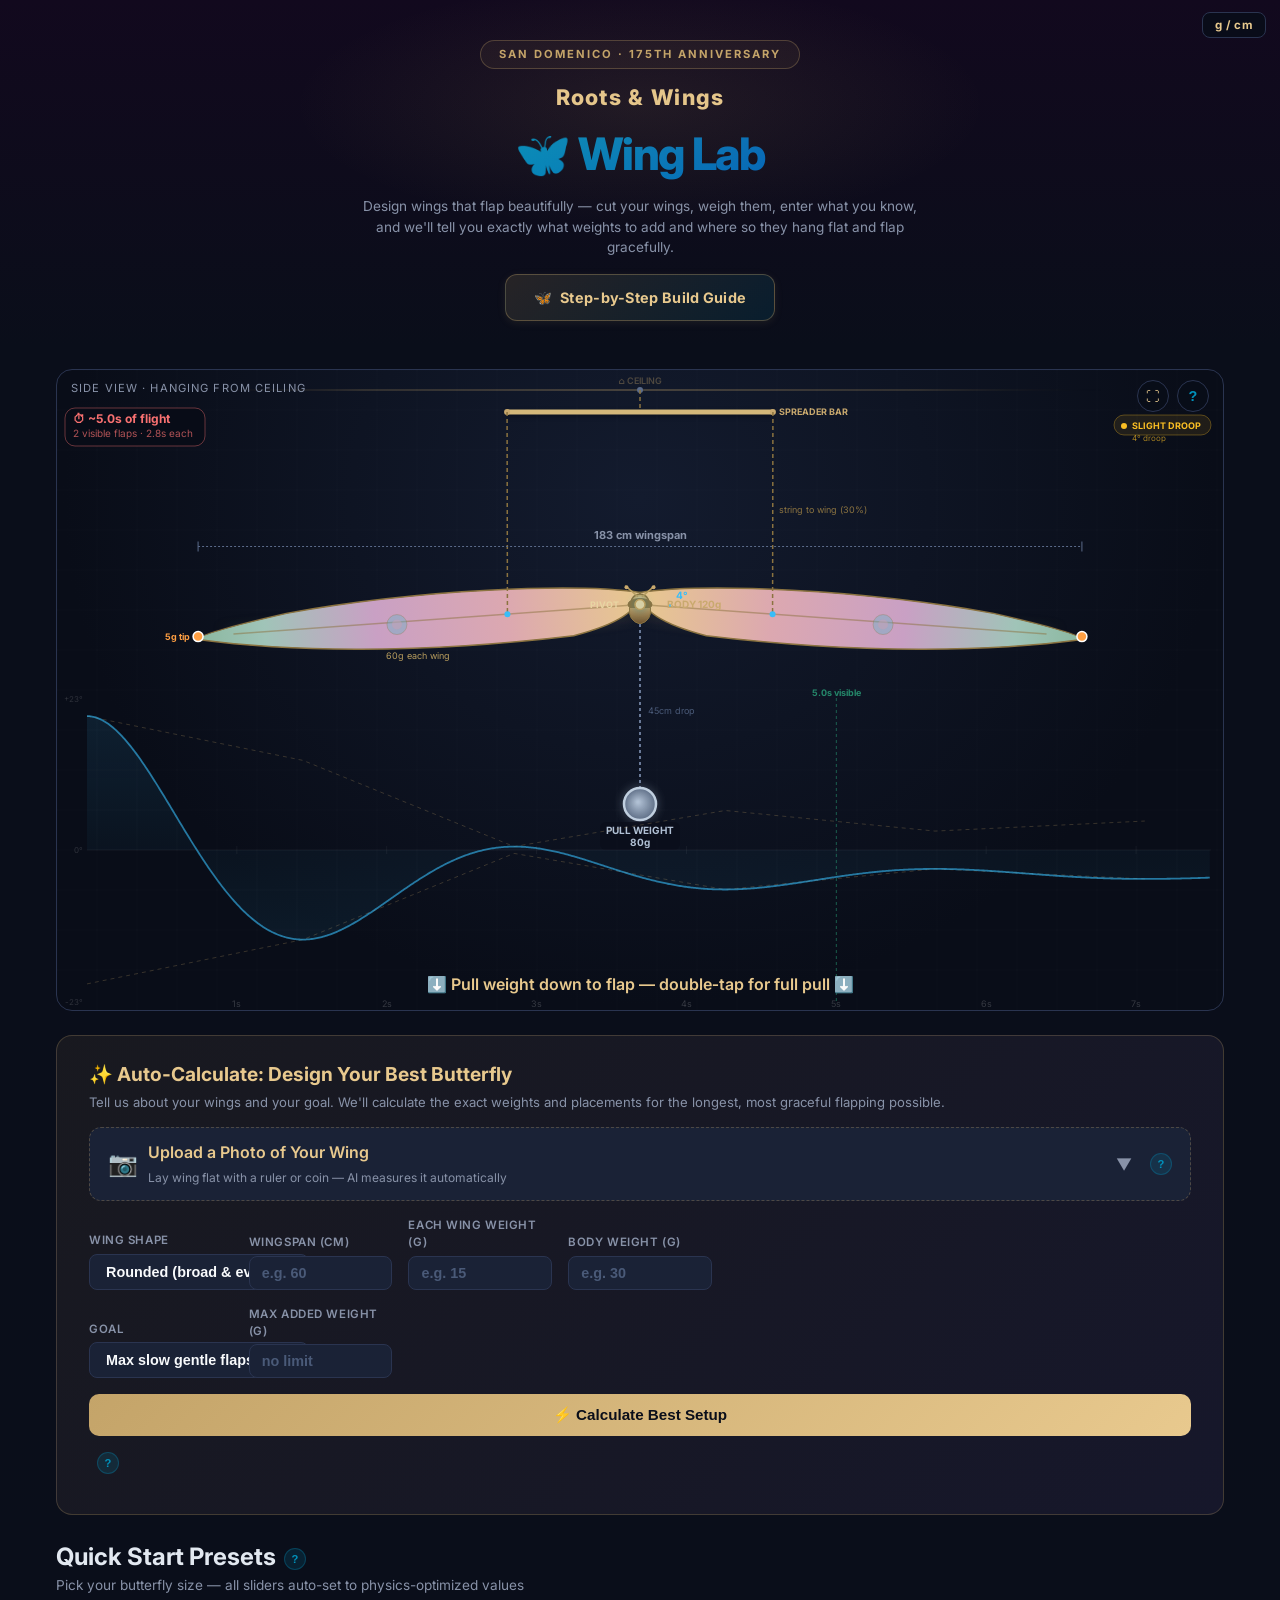
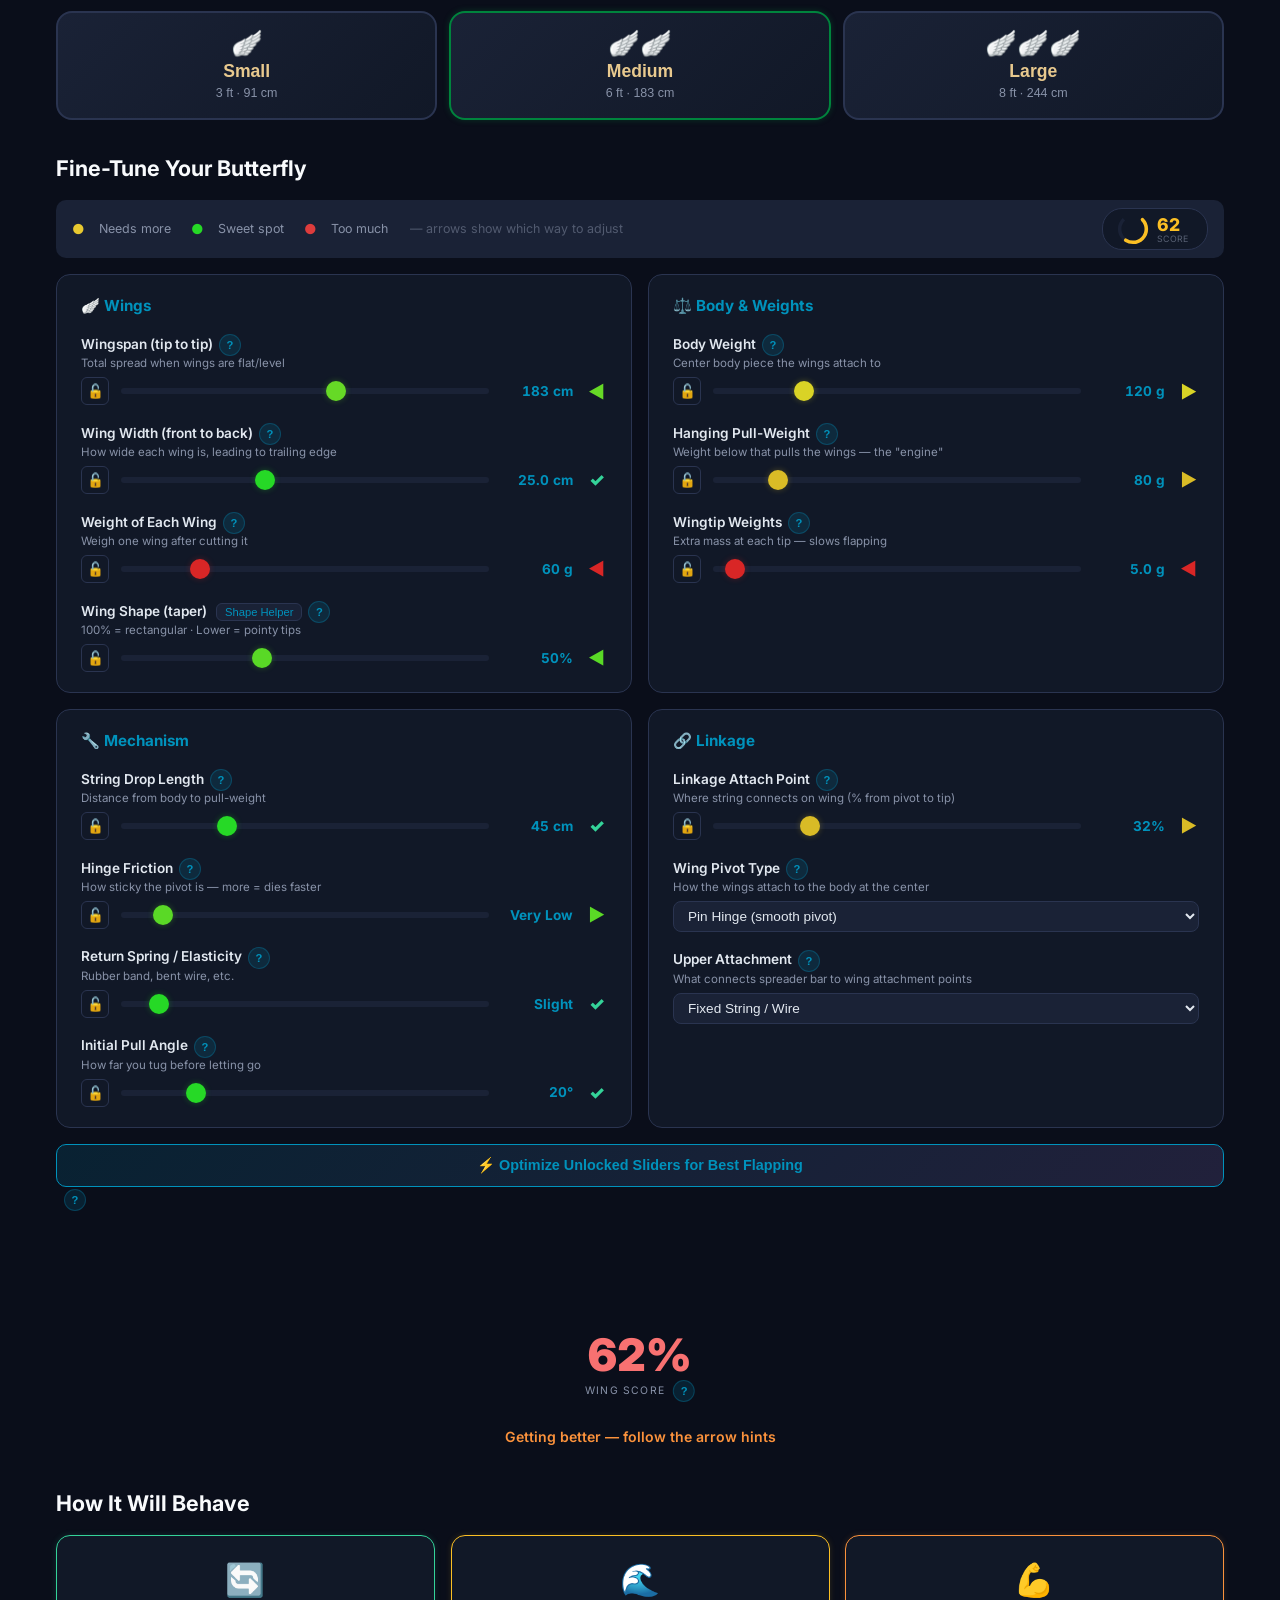
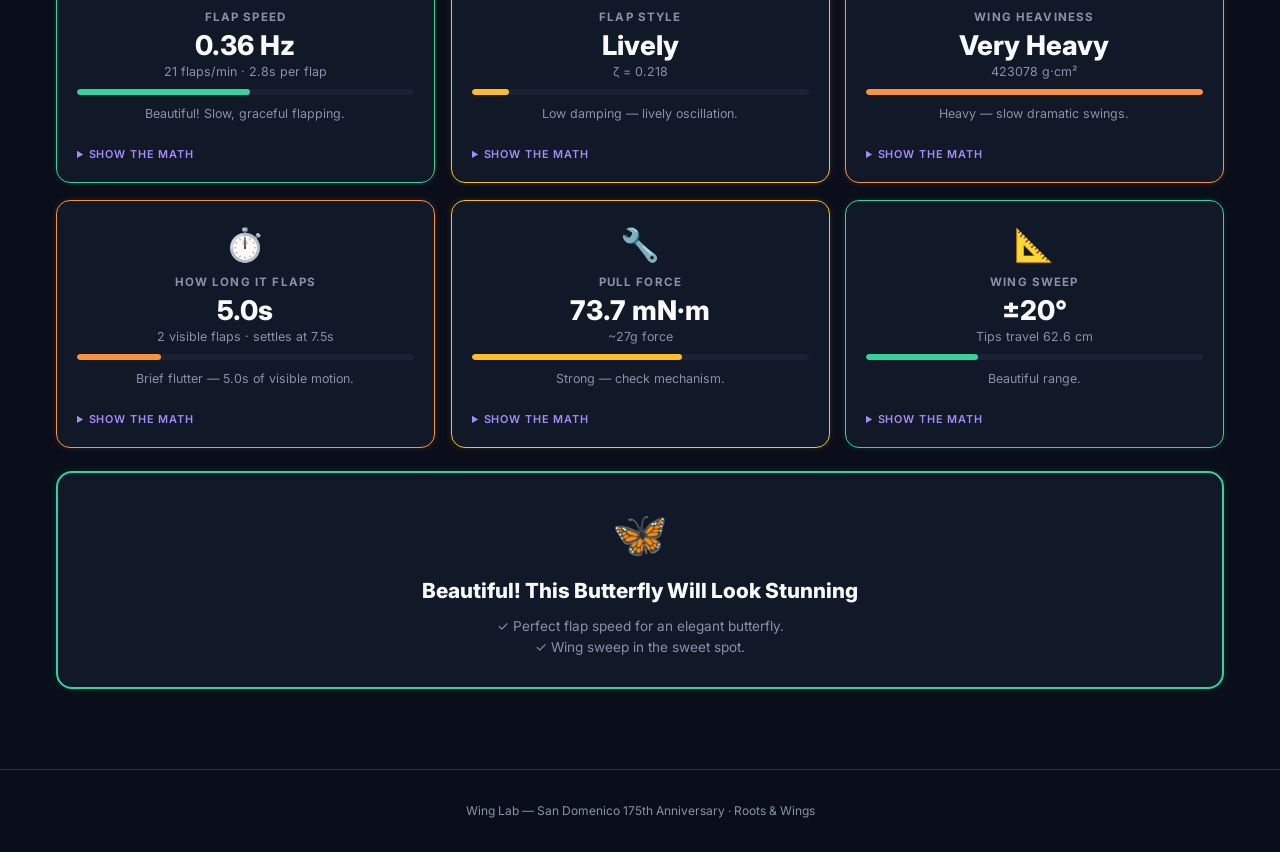
==== commit 443f93d2: "Performance pass 3: global tap delay fix + chunked slider calcs - touch-action:manipulation on * sel" ====
--- a/butterfly-wing-lab.html
+++ b/butterfly-wing-lab.html
@@ -40,7 +40,7 @@
   --red-dim: rgba(248, 113, 113, 0.15);
   --purple: #a78bfa;
 }
-*{margin:0;padding:0;box-sizing:border-box}
+*{margin:0;padding:0;box-sizing:border-box;touch-action:manipulation}
 body{font-family:'Inter',-apple-system,BlinkMacSystemFont,'Segoe UI',sans-serif;background:var(--bg-deep);color:var(--text);line-height:1.5;min-height:100vh;-webkit-overflow-scrolling:touch}
 
 header{text-align:center;padding:2.5rem 1rem 1.5rem;background:linear-gradient(180deg,#12091e 0%,var(--bg-deep) 100%);position:relative;overflow:hidden}
@@ -2340,43 +2340,49 @@
     return s;
   }
 
-  // Compute per-slider colors + direction arrows
+  // Compute per-slider colors + direction arrows (chunked to avoid blocking main thread)
+  let _colorRafId = 0;
   function updateSliderColors() {
+    if (_colorRafId) return; // already queued
     const ids=['wingspan','chord','wingWeight','taper','bodyWeight','pullWeight','tipWeight',
       'stringLength','friction','springK','initialPull','linkagePoint'];
     const saved={};
     ids.forEach(id=>saved[id]=document.getElementById(id).value);
-    ids.forEach(id=>{
-      const el=document.getElementById(id);
-      const val=parseFloat(saved[id]);
-      const mn=parseFloat(el.min),mx=parseFloat(el.max);
-      const step=(mx-mn)*0.05;
-      // Score at +step
-      el.value=Math.min(mx,val+step);
-      const upScore=qScore(Physics.computeAll(Physics.readParams()));
-      // Score at -step
-      el.value=Math.max(mn,val-step);
-      const downScore=qScore(Physics.computeAll(Physics.readParams()));
-      el.value=saved[id]; // restore
-      // Gradient: positive diff = increasing helps = too little = yellow
-      const diff=upScore-downScore;
-      const norm=Math.max(-1,Math.min(1,diff/4));
-      let hue;
-      if(norm>0.08)hue=120-norm*70; // green(120)→yellow(50)
-      else if(norm<-0.08)hue=120+norm*120; // green(120)→red(0)
-      else hue=120;
-      const col='hsl('+hue+',70%,50%)';
-      el.style.setProperty('--thumb-color',col);
-      el.style.setProperty('--thumb-glow','hsla('+hue+',70%,50%,0.3)');
-      // Arrow hint: show direction to improve
-      const row=el.closest('.slider-row');
-      if(!row)return;
-      let hint=row.querySelector('.slider-hint');
-      if(!hint){hint=document.createElement('span');hint.className='slider-hint';row.appendChild(hint);}
-      if(norm>0.12){hint.textContent='\u25B6';hint.style.color=col;hint.title='Increase for better flap';}
-      else if(norm<-0.12){hint.textContent='\u25C0';hint.style.color=col;hint.title='Decrease for better flap';}
-      else{hint.textContent='\u2713';hint.style.color='#34d399';hint.title='Sweet spot!';}
-    });
+    let i = 0;
+    function chunk() {
+      const start = performance.now();
+      while (i < ids.length && performance.now() - start < 8) { // max 8ms per frame
+        const id = ids[i++];
+        const el=document.getElementById(id);
+        const val=parseFloat(saved[id]);
+        const mn=parseFloat(el.min),mx=parseFloat(el.max);
+        const step=(mx-mn)*0.05;
+        el.value=Math.min(mx,val+step);
+        const upScore=qScore(Physics.computeAll(Physics.readParams()));
+        el.value=Math.max(mn,val-step);
+        const downScore=qScore(Physics.computeAll(Physics.readParams()));
+        el.value=saved[id];
+        const diff=upScore-downScore;
+        const norm=Math.max(-1,Math.min(1,diff/4));
+        let hue;
+        if(norm>0.08)hue=120-norm*70;
+        else if(norm<-0.08)hue=120+norm*120;
+        else hue=120;
+        const col='hsl('+hue+',70%,50%)';
+        el.style.setProperty('--thumb-color',col);
+        el.style.setProperty('--thumb-glow','hsla('+hue+',70%,50%,0.3)');
+        const row=el.closest('.slider-row');
+        if(!row)continue;
+        let hint=row.querySelector('.slider-hint');
+        if(!hint){hint=document.createElement('span');hint.className='slider-hint';row.appendChild(hint);}
+        if(norm>0.12){hint.textContent='\u25B6';hint.style.color=col;hint.title='Increase for better flap';}
+        else if(norm<-0.12){hint.textContent='\u25C0';hint.style.color=col;hint.title='Decrease for better flap';}
+        else{hint.textContent='\u2713';hint.style.color='#34d399';hint.title='Sweet spot!';}
+      }
+      if (i < ids.length) { _colorRafId = requestAnimationFrame(chunk); }
+      else { _colorRafId = 0; }
+    }
+    _colorRafId = requestAnimationFrame(chunk);
   }
 
   // ===== CELEBRATION SYSTEM =====
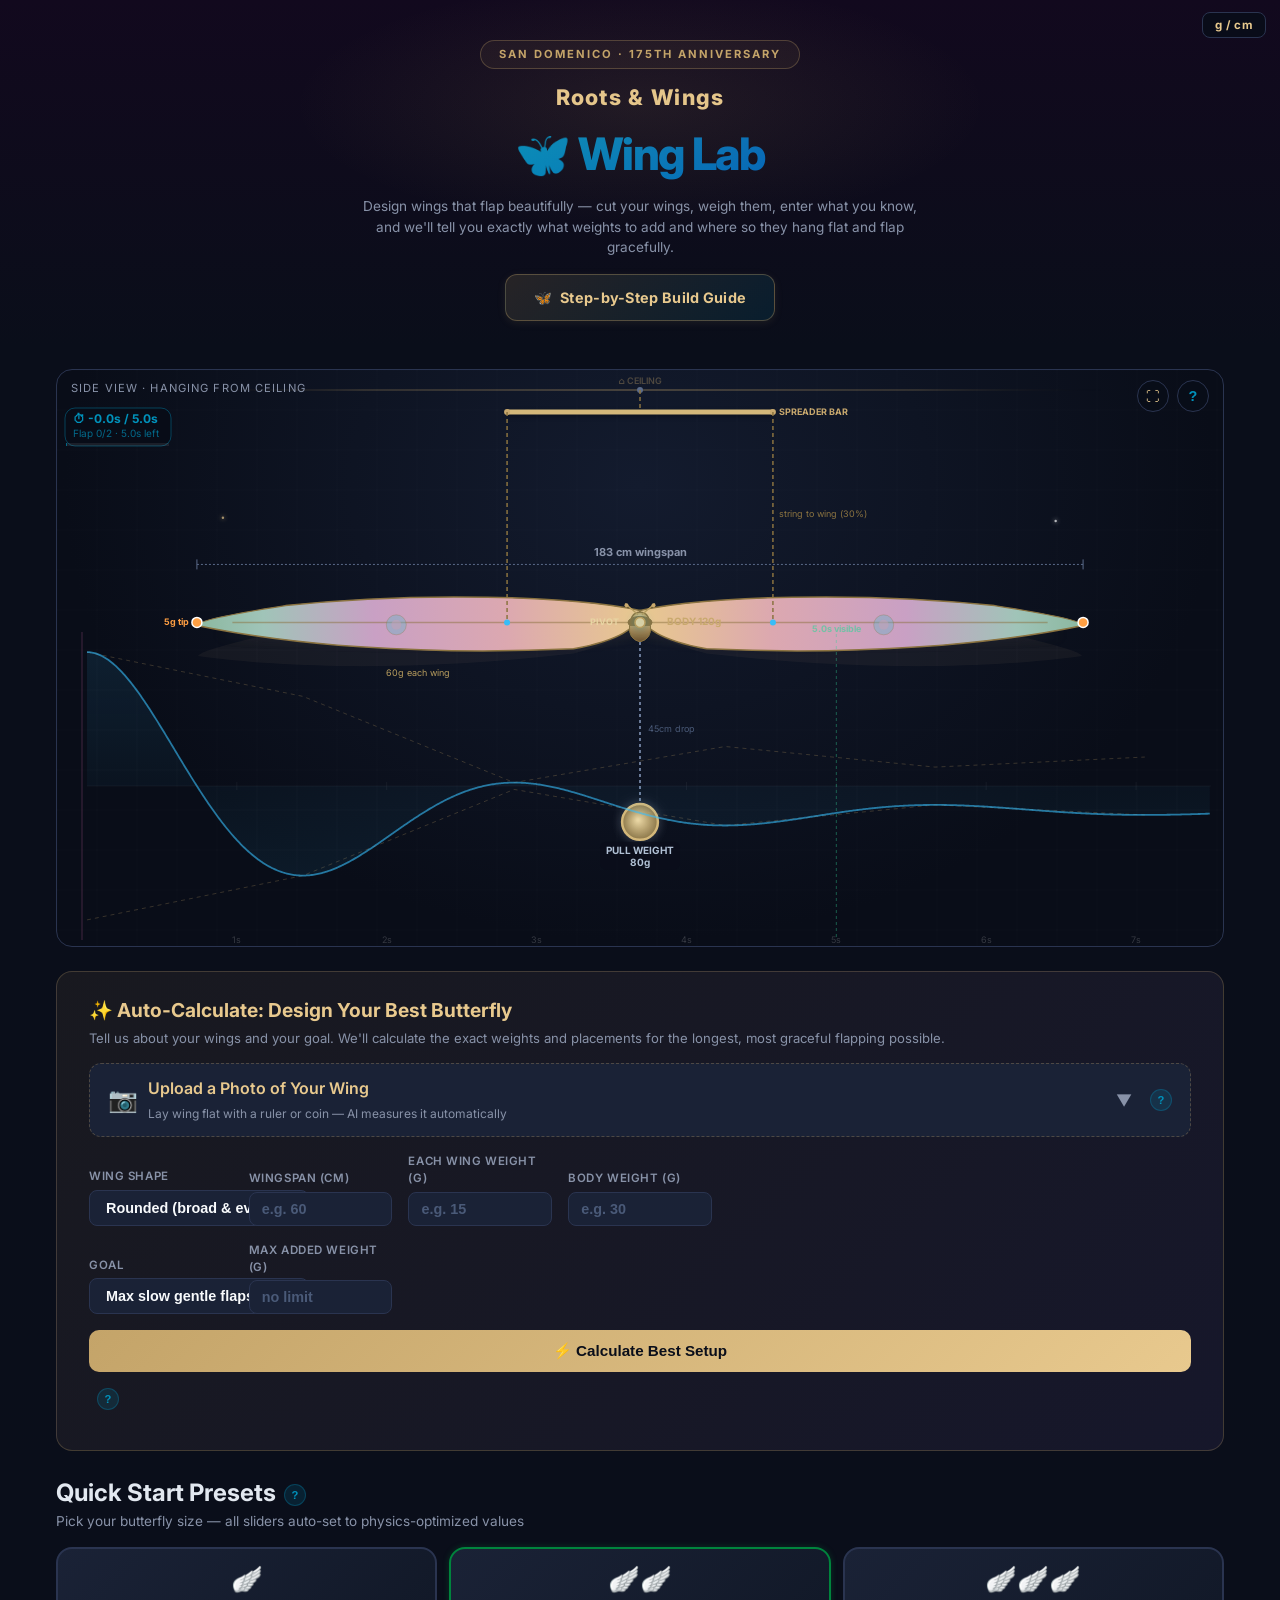
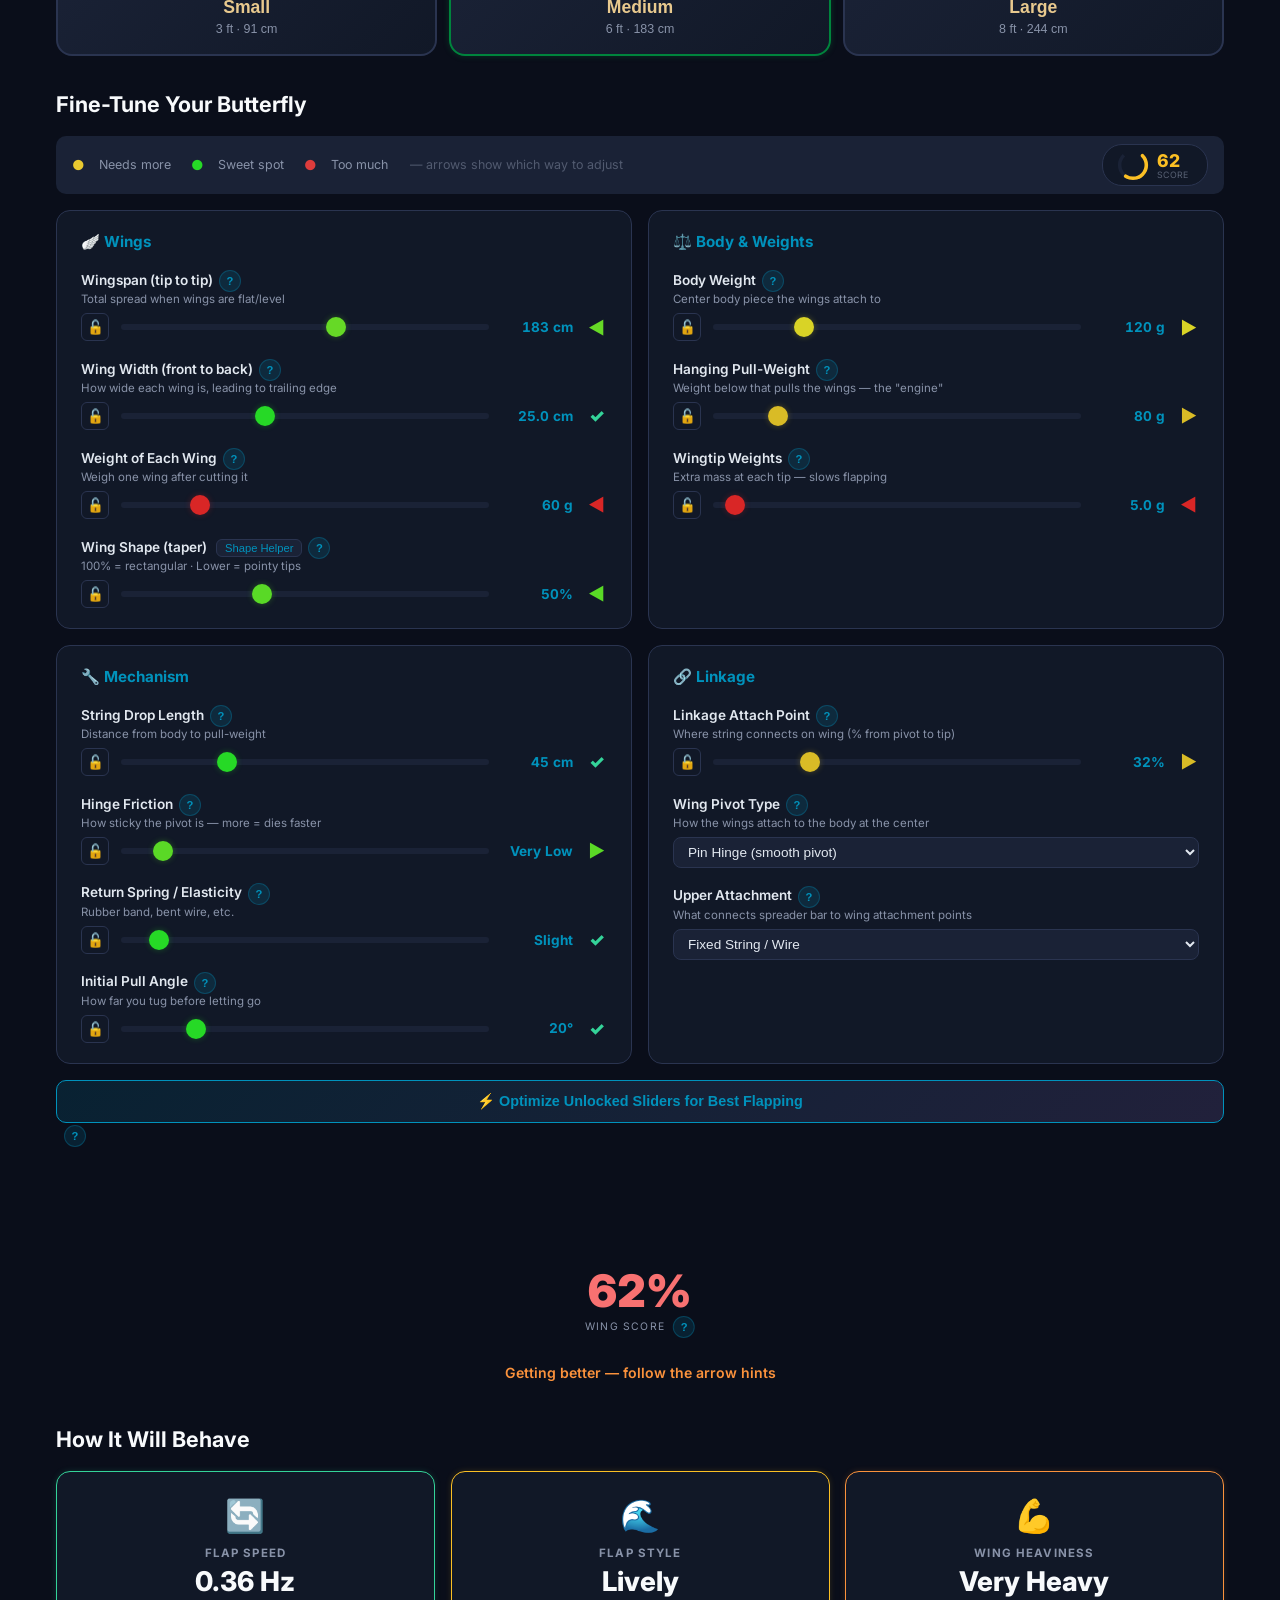
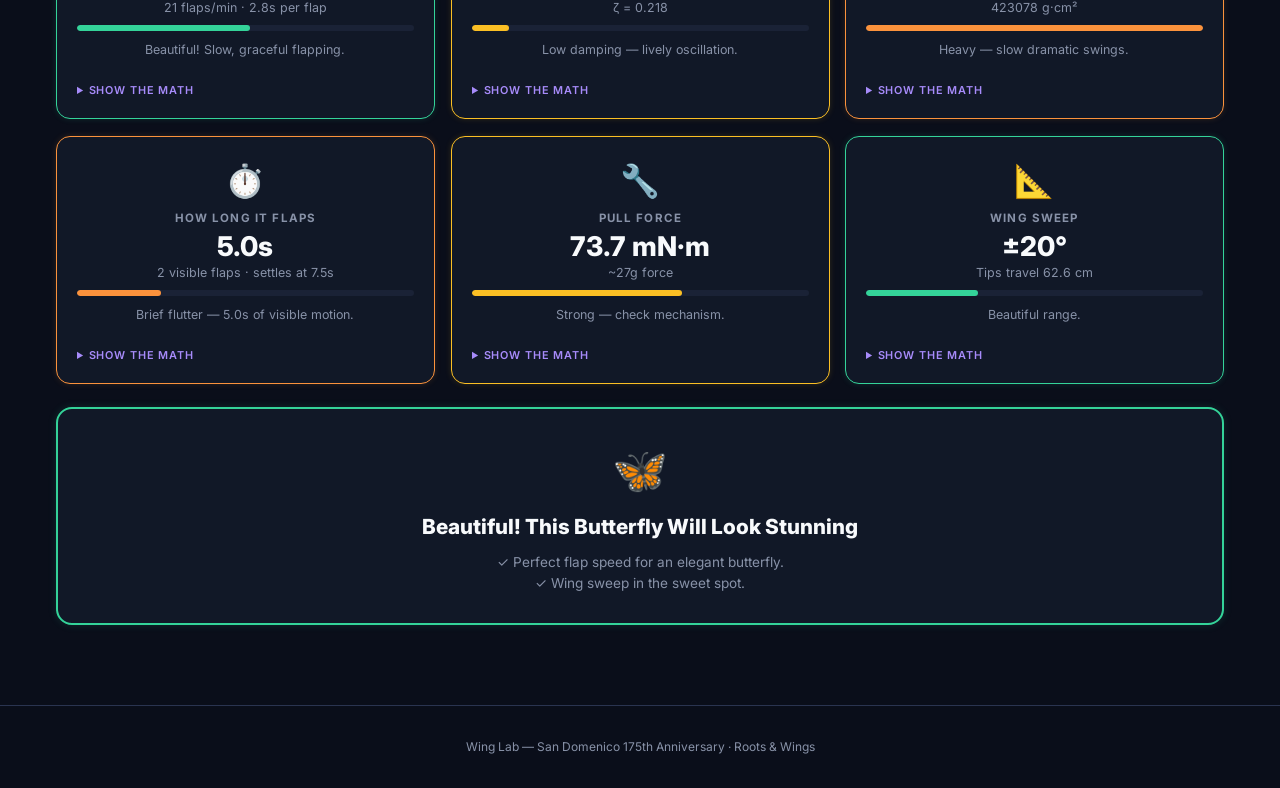
==== commit b335ff81: "Physics overhaul: 2-DOF simulation, smooth rendering, body drop geometry Major physics fixes: - 2-DO" ====
--- a/butterfly-wing-lab.html
+++ b/butterfly-wing-lab.html
@@ -52,7 +52,7 @@
 main{max-width:1200px;margin:0 auto;padding:0 1rem 3rem}
 
 #wing-viz-section{position:relative;margin:1.5rem 0;border-radius:16px;overflow:hidden;border:1px solid var(--border);background:radial-gradient(ellipse at 50% 20%,#131b2e 0%,#090d18 70%)}
-#wingCanvas{display:block;width:100%;height:640px;touch-action:pan-y}
+#wingCanvas{display:block;width:100%;height:576px;touch-action:pan-y}
 #anim-controls{position:absolute;bottom:14px;left:50%;transform:translateX(-50%);display:flex;gap:8px}
 #anim-controls button{background:rgba(17,24,39,0.92);border:1px solid var(--border);color:var(--accent);padding:8px 20px;border-radius:10px;font-size:.85rem;font-weight:600;cursor:pointer;transition:background .2s,border-color .2s}
 #anim-controls button:hover{background:rgba(56,189,248,0.15);border-color:var(--accent);transform:translateY(-1px)}
@@ -206,7 +206,7 @@
   .header-desc{font-size:.88rem}
   main{padding:0 .5rem 2rem}
   section{margin:1rem 0!important}
-  #wingCanvas{height:480px}
+  #wingCanvas{height:432px}
   #auto-calc-section{padding:1rem .75rem}
   .auto-row{grid-template-columns:1fr 1fr!important;gap:.75rem}
   #autoCalcBtn{padding:14px;font-size:1.05rem}
@@ -242,7 +242,6 @@
   .auto-row{grid-template-columns:1fr!important}
   .gala-badge{font-size:.6rem;padding:4px 12px}
 }
-@keyframes hintPulse{0%,100%{opacity:1;transform:translateY(0)}50%{opacity:0.6;transform:translateY(4px)}}
 @keyframes guideFlap{0%,100%{transform:rotate(0deg) scaleX(1)}25%{transform:rotate(-8deg) scaleX(0.85)}50%{transform:rotate(0deg) scaleX(1)}75%{transform:rotate(8deg) scaleX(0.85)}}
 .guide-btn{display:inline-flex;align-items:center;gap:8px;margin-top:1rem;padding:12px 28px;background:linear-gradient(135deg,rgba(196,164,105,0.15),rgba(0,146,188,0.12));border:1.5px solid rgba(196,164,105,0.35);color:var(--gold-light);font-size:.9rem;font-weight:700;border-radius:12px;text-decoration:none;transition:transform .2s,border-color .2s;box-shadow:0 2px 8px rgba(196,164,105,0.1);letter-spacing:.02em}
 .guide-btn:hover{transform:translateY(-2px);box-shadow:0 4px 20px rgba(196,164,105,0.25);border-color:rgba(196,164,105,0.55);background:linear-gradient(135deg,rgba(196,164,105,0.22),rgba(0,146,188,0.18))}
@@ -284,11 +283,7 @@
     <!-- Visualization -->
     <section id="wing-viz-section">
       <canvas id="wingCanvas" role="img" aria-label="Interactive butterfly wing simulation — drag the weight to flap"></canvas>
-      <div id="anim-controls">
-        <div id="drag-hint" style="color:var(--gold-light);font-size:1rem;font-weight:600;opacity:1;pointer-events:none;text-align:center;animation:hintPulse 2s ease-in-out 3">
-          &#11015;&#65039; Pull weight down to flap &mdash; double&#8209;tap for full pull &#11015;&#65039;
-        </div>
-      </div>
+      <div id="anim-controls"></div>
       <div id="canvas-label">Side view &middot; hanging from ceiling</div>
       <button id="fullscreen-btn" title="Toggle fullscreen" onclick="toggleFullscreen()">&#x26F6;</button>
       <button id="physics-math-btn" title="View the physics equations" onclick="document.getElementById('physics-modal-overlay').classList.add('open')">?</button>
@@ -334,6 +329,32 @@
         <p>When &tau;<sub>net</sub> &gt; 0 (heavy body/pull weight): wings tilt <strong>up</strong> (V-shape).<br>
         When &tau;<sub>net</sub> &lt; 0 (heavy wings): wings <strong>droop</strong> down.</p>
 
+        <h3>&#128205; Body Drop Geometry</h3>
+        <p>The butterfly hangs from a spreader bar by strings of fixed length. When the wings angle up by &theta;, the body must drop to maintain the string constraint:</p>
+        <div class="eq">
+          <div class="eq-label">Body drop from string geometry</div>
+          &delta;(&theta;) = R &middot; sin(&theta;) &minus; d<sub>0</sub> + &radic;(d<sub>0</sub>&sup2; &minus; R&sup2; &middot; (cos(&theta;) &minus; 1)&sup2;)
+        </div>
+        <dl class="var-def">
+          <dt>R</dt><dd>Linkage radius &mdash; distance from pivot to string attachment on wing</dd>
+          <dt>d<sub>0</sub></dt><dd>Rest distance from spreader bar to pivot (string length at &theta;=0)</dd>
+          <dt>&delta;</dt><dd>How far the body drops (positive = downward)</dd>
+        </dl>
+        <p>At small angles, &delta; &approx; R &middot; &theta; (linear). At 45&deg; the body drops &sim;70% of R. The pivot, body, wing attachment, and pull weight all move together.</p>
+
+        <h3>&#128279; Inextensible Pull String</h3>
+        <p>The lower string (body &rarr; weight) has <strong>fixed length</strong> &mdash; no elasticity. The pull weight&rsquo;s position is determined entirely by the body drop:</p>
+        <div class="eq">
+          <div class="eq-label">Weight position (fixed string constraint)</div>
+          y<sub>weight</sub> = y<sub>body</sub> + L<sub>body</sub> + L<sub>string</sub>
+        </div>
+        <dl class="var-def">
+          <dt>y<sub>body</sub></dt><dd>Body top position = rest position + &delta;(&theta;)</dd>
+          <dt>L<sub>body</sub></dt><dd>Body length (head to abdomen)</dd>
+          <dt>L<sub>string</sub></dt><dd>Drop string length (constant, set by slider)</dd>
+        </dl>
+        <p>When you pull the weight, you&rsquo;re not stretching the string &mdash; you&rsquo;re pulling the body down, which forces the wings up through the upper string geometry. The weight only moves as far as the wing angle allows the body to drop.</p>
+
         <h3>&#9881;&#65039; Moment of Inertia</h3>
         <div class="eq">
           <div class="eq-label">Total rotational inertia</div>
@@ -365,7 +386,7 @@
         <p>A flap is "visible" only when <strong>both</strong> thresholds are exceeded simultaneously.</p>
 
         <div style="margin-top:1.5rem;padding-top:1rem;border-top:1px solid var(--border);color:var(--text-dim);font-size:.75rem">
-          Wing Lab &middot; San Domenico 175th Anniversary Gala &middot; Physics engine v2.0
+          Wing Lab &middot; San Domenico 175th Anniversary Gala &middot; Physics engine v3.0
         </div>
       </div>
     </div>
@@ -974,7 +995,7 @@
   W:0,H:0, // cached canvas dimensions (updated on resize only)
   simData:null,simIndex:0,animating:false,animId:null,simDt:1/120,animStartTime:0,
   currentAngle:0,_lp:null,_r:null,_weightPos:null,
-  _dragging:false,_dragStartY:0,_dragAngle:0,_dragEndTime:0,_lastWeightTap:0,_tapHintTimer:null,
+  _dragging:false,_dragTouchY:0,_dragAngle:0,_dragEndTime:0,_dragStartTime:0,_lastWeightTap:0,_tapHintTimer:null,_canvasRect:null,_hintDismissed:false,_pointerId:null,
 
   init() {
     this.canvas=document.getElementById('wingCanvas');
@@ -991,133 +1012,153 @@
 
   _initDrag() {
     const c=this.canvas;
-    const getY=(e)=>{
-      const r=c.getBoundingClientRect();
-      const t=e.touches?e.touches[0]:e;
-      return t.clientY-r.top;
+    const self=this;
+    this._hintDismissed=localStorage.getItem('wing-lab-hint-seen')==='1';
+    // Whoosh sound on release — Web Audio API filtered noise burst
+    const playWhoosh=(intensity)=>{
+      try{
+        const ac=new(window.AudioContext||window.webkitAudioContext)();
+        const buf=ac.createBuffer(1,ac.sampleRate*0.15,ac.sampleRate);
+        const d=buf.getChannelData(0);
+        for(let i=0;i<d.length;i++)d[i]=(Math.random()*2-1)*Math.exp(-i/(d.length*0.3));
+        const src=ac.createBufferSource();src.buffer=buf;
+        const gain=ac.createGain();gain.gain.value=0.06*intensity;
+        const filt=ac.createBiquadFilter();filt.type='bandpass';filt.frequency.value=300+intensity*500;filt.Q.value=0.8;
+        src.connect(filt);filt.connect(gain);gain.connect(ac.destination);
+        src.start();setTimeout(()=>ac.close(),500);
+      }catch(_){}
+    };
+    const getXY=(e)=>{
+      const t=e.touches?e.touches[0]:(e.changedTouches?e.changedTouches[0]:e);
+      return {x:t.clientX-self._canvasRect.left, y:t.clientY-self._canvasRect.top};
+    };
+    const triggerFlap=(dragAngle)=>{
+      const deg=Math.max(10,Math.round(Math.abs(dragAngle)*180/Math.PI));
+      const el=document.getElementById('initialPull');
+      el.value=Math.min(85,deg);
+      const out=document.getElementById('initialPull-val');
+      if(out)out.textContent=el.value+'\u00B0';
+      const p=Physics.readParams();
+      const results=Physics.computeAll(p);
+      R._restInfo=results;
+      playWhoosh(Math.min(1, deg / 60));
+      this.startAnimation(results);
     };
     const start=(e)=>{
       if(!this._weightPos)return;
-      const y=getY(e);
+      if(this._dragging)return; // prevent double-fire (pointer + touch)
+      this._canvasRect=c.getBoundingClientRect();
+      const pos=getXY(e);
       const wp=this._weightPos;
-      const dist=Math.abs(y-wp.y);
-      if(dist<wp.r+50){
-        // Stop animation immediately if flapping — user wants to re-pull
-        if(this.animating){this.stopAnimation();recalc();}
+      const dx=pos.x-wp.x, dy2=pos.y-wp.y;
+      const dist=Math.sqrt(dx*dx+dy2*dy2);
+      const hitRadius=wp.r+50;
+      if(dist<hitRadius){
+        if(this.animating){
+          const curA=this.currentAngle;
+          this._stopAnimationQuiet();
+          this.draw(curA);
+        }
         this._stopBreathing();
         this._dragging=true;
-        this._dragStartY=wp.y;
-        this._dragAngle=0; // reset stale angle from previous drag
+        this._dragStartTime=performance.now();
+        this._dragTouchY=pos.y;
+        this._dragAngle=0;
+        this._hintDismissed=true;
+        localStorage.setItem('wing-lab-hint-seen','1');
         c.style.cursor='grabbing';
-        c.style.touchAction='none'; // prevent scroll during drag
+        c.style.touchAction='none';
+        navigator.vibrate?.(8); // haptic grab confirmation
+        if(e.pointerId!=null){
+          try{c.setPointerCapture(e.pointerId);this._pointerId=e.pointerId;}catch(_){}
+        }
         e.preventDefault();
       }
     };
     const move=(e)=>{
       if(!this._dragging)return;
-      const y=getY(e);
-      const dy=y-this._dragStartY;
-      // Dynamic max pull based on canvas size — works on mobile + desktop
-      const maxPx=Math.max(80, c.getBoundingClientRect().height*0.4);
+      e.preventDefault();
+      const pos=getXY(e);
+      const dy=pos.y-this._dragTouchY;
+      // maxPx: 10% beyond canvas bottom — reachable with pointer capture, allows 85° with slight below-canvas drag
+      const maxPx=Math.max(80, (this.H-this._dragTouchY)*1.1);
       const maxAng=85*Math.PI/180;
-      const pullAng=Math.max(0,Math.min(maxAng,(dy/maxPx)*maxAng));
+      // Sublinear ease: responsive start, builds resistance like pulling against spring
+      const tRaw=Math.max(0,dy/maxPx);
+      const t=Math.min(1,Math.pow(tRaw,0.7));
+      const pullAng=t*maxAng;
       this._dragAngle=pullAng;
       this.currentAngle=pullAng;
       this.draw(pullAng);
-      // Auto-trigger flap when reaching max pull — no need to release!
-      if(pullAng>=maxAng*0.95){
-        this._dragging=false;
-        this._dragEndTime=performance.now();
-        c.style.cursor='grab';
-        c.style.touchAction='pan-y';
-        navigator.vibrate?.([15,30,15]);
-        const deg=Math.round(this._dragAngle*180/Math.PI);
-        const el=document.getElementById('initialPull');
-        el.value=Math.min(85,Math.max(1,deg));
-        const out=document.getElementById('initialPull-val');
-        if(out)out.textContent=el.value+'\u00B0';
-        const p=Physics.readParams();
-        const results=Physics.computeAll(p);
-        R._restInfo=results;
-        this.startAnimation(results);
-        return;
-      }
-      e.preventDefault();
     };
     const end=(e)=>{
       if(!this._dragging)return;
       this._dragging=false;
-      this._dragEndTime=performance.now(); // prevent click from killing animation
+      this._dragEndTime=performance.now();
+      const dragDuration=this._dragEndTime-this._dragStartTime;
       c.style.cursor='grab';
-      c.style.touchAction='pan-y'; // restore scrolling
+      c.style.touchAction='pan-y';
+      if(this._pointerId!=null){
+        try{c.releasePointerCapture(this._pointerId);}catch(_){}
+        this._pointerId=null;
+      }
       navigator.vibrate?.(15);
-      // Any drag > 0.01 rad (~0.6°) triggers animation — no dead zone
-      if(this._dragAngle>0.01){
-        // Set the initial pull slider to match drag angle
-        const deg=Math.round(this._dragAngle*180/Math.PI);
-        const el=document.getElementById('initialPull');
-        el.value=Math.min(85,Math.max(1,deg));
-        const out=document.getElementById('initialPull-val');
-        if(out)out.textContent=el.value+'\u00B0';
-        // Compute physics and start animation (no snap to rest angle!)
-        const p=Physics.readParams();
-        const results=Physics.computeAll(p);
-        R._restInfo=results;
-        this.startAnimation(results);
+      // RULE: ANY drag movement or hold > 120ms → ALWAYS FLAP. Never snap.
+      if(this._dragAngle>0.0005||dragDuration>120){
+        triggerFlap(this._dragAngle);
       } else {
-        // Tap/click without dragging — check for double-tap (full pull) vs single tap (hint)
+        // Pure instant tap — double-tap = full flap, single-tap = mini flap
         const now=performance.now();
         if(this._lastWeightTap&&now-this._lastWeightTap<400){
-          // DOUBLE-TAP: Full pull using initialPull slider value!
           clearTimeout(this._tapHintTimer);
           this._lastWeightTap=0;
-          const p=Physics.readParams();
-          const results=Physics.computeAll(p);
-          if(typeof recalc==='function') recalc();
-          this.startAnimation(results);
-          navigator.vibrate?.([10,50,10]); // distinct vibration pattern for double-tap
+          triggerFlap(0);
+          navigator.vibrate?.([10,50,10]);
         } else {
-          // First tap — wait to see if it becomes a double-tap
           this._lastWeightTap=now;
-          const _ra=this._restInfo?this._restInfo.restAngle:0;this.currentAngle=_ra;this.draw(_ra);
           this._tapHintTimer=setTimeout(()=>{
-            // Single tap confirmed — pulse drag hint to teach user to PULL down
-            const hint=document.getElementById('drag-hint');
-            if(hint&&!hint.classList.contains('hide')){
-              hint.style.animation='none';hint.offsetHeight;
-              hint.style.animation='hintPulse 0.5s ease-in-out 3';
-            }
-            setTimeout(()=>{if(!this.animating&&!this._dragging)this._startBreathing();},500);
+            triggerFlap(0); // even single tap = mini flap (10°), never nothing
           },350);
         }
       }
     };
-    // Handle touchcancel (e.g., system gesture, notification)
-    c.addEventListener('touchcancel',(e)=>{
+    // Pointer events — unified mouse+touch with capture support
+    c.addEventListener('pointerdown',start,{passive:false});
+    c.addEventListener('pointermove',move,{passive:false});
+    c.addEventListener('pointerup',end,{passive:false});
+    c.addEventListener('pointercancel',(e)=>{
       if(!this._dragging)return;
       this._dragging=false;
       c.style.cursor='grab';
       c.style.touchAction='pan-y';
-      const _ra=this._restInfo?this._restInfo.restAngle:0;this.currentAngle=_ra;this.draw(_ra);
-      setTimeout(()=>{if(!this.animating&&!this._dragging)this._startBreathing();},500);
+      this._pointerId=null;
+      triggerFlap(this._dragAngle); // ALWAYS flap on cancel
     });
-    // Hover cursor
+    // Touch fallback for browsers without pointer events
+    c.addEventListener('touchstart',(e)=>{if(window.PointerEvent)return;start(e);},{passive:false});
+    c.addEventListener('touchmove',(e)=>{if(window.PointerEvent)return;move(e);},{passive:false});
+    c.addEventListener('touchend',(e)=>{if(window.PointerEvent)return;end(e);},{passive:false});
+    c.addEventListener('touchcancel',(e)=>{
+      if(window.PointerEvent)return;
+      if(!this._dragging)return;
+      this._dragging=false;
+      c.style.cursor='grab';
+      c.style.touchAction='pan-y';
+      triggerFlap(this._dragAngle);
+    });
+    // Hover cursor — cached rect, matches hit radius
+    let _hoverRect=null;
+    const _cacheHoverRect=()=>{_hoverRect=c.getBoundingClientRect();};
+    window.addEventListener('resize',_cacheHoverRect);
+    _cacheHoverRect();
     c.addEventListener('mousemove',(e)=>{
       if(this._dragging)return;
-      if(!this._weightPos)return;
-      const r=c.getBoundingClientRect();
-      const y=e.clientY-r.top;
-      const dist=Math.abs(y-this._weightPos.y);
-      // Show grab cursor even during animation — user can stop and re-pull
-      c.style.cursor=dist<this._weightPos.r+30?'grab':'default';
+      if(!this._weightPos||!_hoverRect)return;
+      const mx=e.clientX-_hoverRect.left, my=e.clientY-_hoverRect.top;
+      const wp=this._weightPos;
+      const d=Math.sqrt((mx-wp.x)**2+(my-wp.y)**2);
+      c.style.cursor=d<wp.r+50?'grab':'default';
     });
-    c.addEventListener('mousedown',start);
-    c.addEventListener('mousemove',move);
-    c.addEventListener('mouseup',end);
-    c.addEventListener('mouseleave',(e)=>{if(this._dragging)end(e);});
-    c.addEventListener('touchstart',start,{passive:false});
-    c.addEventListener('touchmove',move,{passive:false});
-    c.addEventListener('touchend',end);
   },
   resize() {
     const r=this.canvas.getBoundingClientRect();
@@ -1155,22 +1196,37 @@
     const linkagePx = p.linkageR * scaleFactor;
 
     const cx = W / 2;
-    // Layout: ceiling -> bar -> strings -> wings+body -> pull string -> weight
     const ceilingY = 20;
-    const bodyY = H * 0.35; // Move wings down ~35% of canvas
+    const barY = ceilingY + 22; // spreader bar position (fixed to ceiling)
+
+    // === BODY DROP PHYSICS ===
+    // When wings angle up, the body drops — string geometry constraint.
+    // The strings from spreader bar to wing linkage points have fixed length.
+    // As the pivot drops by δ, the linkage points must stay at string length
+    // from the bar, so the wings rotate upward.
+    // Formula: δ(θ) = R·sin(θ) − d₀ + √(d₀² − R²·(cos(θ)−1)²)
+    // where R = linkage radius, d₀ = rest pivot-to-bar distance
+    const bodyY_rest = H * 0.42;
     const bodyH = Math.max(20, Math.min(40, p.bodyMass * 250));
     const bodyW = Math.max(10, Math.min(22, bodyH * 0.5));
-    const pivotY = bodyY + bodyH * 0.35;
+    const pivotY_rest = bodyY_rest + bodyH * 0.35;
+    const d0 = pivotY_rest - barY; // rest string length (bar to pivot)
+    const cosA = Math.cos(angle), sinA = Math.sin(angle);
+    const caDiff = cosA - 1; // always ≤ 0
+    const sqArg = d0 * d0 - linkagePx * linkagePx * caDiff * caDiff;
+    const bodyDrop = (d0 > linkagePx && Math.abs(angle) > 0.005)
+      ? linkagePx * sinA - d0 + Math.sqrt(Math.max(0, sqArg))
+      : 0;
+    const bodyY = bodyY_rest + bodyDrop;
+    const pivotY = pivotY_rest + bodyDrop;
+
     const stringDropPx = Math.max(50, Math.min(180, p.stringLen * scaleFactor));
-    // Weight position responds to wing angle — linkage mechanics:
-    // When wings tilt up, linkage string shortens → weight drops down
-    // When wings return to level, weight rises back up
-    const dragExtra = this._dragging ? (this._dragAngle / (60*Math.PI/180)) * 200 : 0;
-    const _restA = this._restInfo ? this._restInfo.restAngle : 0;
-    const animExtra = (!this._dragging && Math.abs(angle - _restA) > 0.01) ? Math.abs(angle - _restA) * linkagePx * 1.5 : 0;
-    const weightY = bodyY + bodyH + stringDropPx + dragExtra + animExtra;
+    // Lower string is fixed length (inextensible). Weight moves down ONLY because
+    // the body drops (upper string geometry). No artificial stretch.
+    const maxAng = 85 * Math.PI / 180;
+    const weightY = bodyY + bodyH + stringDropPx;
     const _mob = window.innerWidth < 600;
-    const weightR = Math.max(_mob?14:7, Math.min(_mob?22:16, Math.sqrt(p.pullMass * 1000) * 2));
+    const weightR = Math.max(_mob?18:10, Math.min(_mob?24:18, Math.sqrt(p.pullMass * 1000) * 2));
 
     // ===== CEILING (subtle gradient line) =====
     const ceilW = Math.max(wingLenPx * 2 + 40, 120);
@@ -1194,8 +1250,6 @@
     const lkRy = lkLy;
 
     // ===== SPREADER BAR + CEILING STRING =====
-    // Bar hangs from ceiling by a single string, positioned between ceiling and wings
-    const barY = ceilingY + 22;
     // Bar width matches the linkage point spread at rest (no angle)
     const barHalfW = linkagePx;
     const barLx = cx - barHalfW;
@@ -1221,10 +1275,10 @@
     if(!_mob){ctx.font='bold 9px Inter,system-ui,sans-serif'; ctx.fillStyle='#c9a96e';
     ctx.textAlign='left'; ctx.fillText('SPREADER BAR', barRx + 6, barY + 3);}
 
-    // ===== GHOST WINGS (at rest angle, not flat) =====
+    // ===== GHOST WINGS (at rest angle, at rest pivot position — no body drop) =====
     const ghostAngle=this._restInfo?this._restInfo.restAngle:0;
-    this._wing(ctx,cx,pivotY,wingLenPx,chordPx,ghostAngle,p.taper,true,false);
-    this._wing(ctx,cx,pivotY,wingLenPx,chordPx,ghostAngle,p.taper,true,true);
+    this._wing(ctx,cx,pivotY_rest,wingLenPx,chordPx,ghostAngle,p.taper,true,false);
+    this._wing(ctx,cx,pivotY_rest,wingLenPx,chordPx,ghostAngle,p.taper,true,true);
 
     // ===== WING SHADOW (moves with flap angle) =====
     ctx.save();
@@ -1349,24 +1403,62 @@
     ctx.textAlign='left'; ctx.fillText((_imperial?(p.stringLenCm*CM_TO_IN).toFixed(1)+'in':(p.stringLenCm+'cm'))+' drop', cx + 8, (bodyY + bodyH + weightY) / 2);}
 
     // ===== PULL WEIGHT =====
-    ctx.save(); ctx.shadowColor='rgba(154,171,191,0.3)'; ctx.shadowBlur=10;
-    ctx.beginPath(); ctx.arc(cx, weightY, weightR, 0, Math.PI * 2);
-    const wg = ctx.createRadialGradient(cx - 2, weightY - 2, 1, cx, weightY, weightR);
-    wg.addColorStop(0, '#b0c0d4'); wg.addColorStop(1, '#5a6a82');
-    ctx.fillStyle = wg; ctx.fill();
-    ctx.strokeStyle='#c0cfdf'; ctx.lineWidth=2.5; ctx.stroke();
-    ctx.restore();
-    // Label pill background
+    const _isIdle = !this.animating && !this._dragging;
+    // Weight can go off-screen on big pulls — only draw parts that are visible
+    if (weightY - weightR < H) {
+      // Pulsing glow ring when idle — "I'm interactive, grab me!"
+      if (_isIdle) {
+        const pulseT = (Math.sin(performance.now() / 1000) + 1) / 2;
+        const pulseR = weightR + 8 + pulseT * 14;
+        const pulseA = 0.15 + pulseT * 0.35; // stronger: 0.15→0.50
+        ctx.save();
+        ctx.beginPath(); ctx.arc(cx, weightY, pulseR, 0, Math.PI * 2);
+        ctx.strokeStyle = `rgba(232,201,142,${pulseA})`;
+        ctx.lineWidth = 2.5;
+        ctx.setLineDash([5, 4]); ctx.stroke(); ctx.setLineDash([]);
+        ctx.restore();
+      }
+      // Weight breathing scale when idle
+      const drawR = _isIdle ? weightR * (1 + Math.sin(performance.now() / 800) * 0.06) : weightR;
+      ctx.save(); ctx.shadowColor=_isIdle?'rgba(232,201,142,0.4)':'rgba(154,171,191,0.3)'; ctx.shadowBlur=_isIdle?14:10;
+      ctx.beginPath(); ctx.arc(cx, weightY, drawR, 0, Math.PI * 2);
+      const wg = ctx.createRadialGradient(cx - 2, weightY - 2, 1, cx, weightY, drawR);
+      wg.addColorStop(0, '#e8d5a3'); wg.addColorStop(1, '#8b7340'); // gold-tinted weight
+      ctx.fillStyle = wg; ctx.fill();
+      ctx.strokeStyle='#d4b87a'; ctx.lineWidth=2.5; ctx.stroke();
+      ctx.restore();
+    }
+    // "Grab & pull!" hint — drawn on canvas above weight, fades after 6s or first interaction
+    if (_isIdle && !this._hintDismissed && weightY - weightR - 30 > 0 && weightY - weightR < H) {
+      if (!this._hintAppearTime) this._hintAppearTime = performance.now();
+      const hintAge = performance.now() - this._hintAppearTime;
+      const fadeStart = 10000, fadeDur = 2000;
+      let hintAlpha = 1;
+      if (hintAge > fadeStart) hintAlpha = Math.max(0, 1 - (hintAge - fadeStart) / fadeDur);
+      if (hintAlpha > 0) {
+        const throb = 0.7 + 0.3 * Math.sin(performance.now() / 600);
+        ctx.save();
+        ctx.globalAlpha = hintAlpha * throb;
+        ctx.font = 'bold 14px Inter, system-ui, sans-serif';
+        ctx.fillStyle = '#e8c98e';
+        ctx.textAlign = 'center';
+        ctx.fillText('Grab & pull \u2193', cx, weightY - weightR - 16);
+        ctx.restore();
+      }
+    }
+    // Label pill — only draw if fully on-screen
     const lblY = weightY + weightR + 12;
-    const lblW = 80, lblH = 28;
-    ctx.fillStyle='rgba(10,14,26,0.7)'; ctx.beginPath();
-    ctx.roundRect(cx - lblW/2, lblY - 10, lblW, lblH, 6); ctx.fill();
-    ctx.font='bold 10px Inter,system-ui,sans-serif'; ctx.fillStyle='#b0c0d4';
-    ctx.textAlign='center'; ctx.fillText('PULL WEIGHT', cx, lblY + 2);
-    ctx.fillText(_imperial?(p.pullWeightG*G_TO_OZ).toFixed(1)+'oz':(p.pullWeightG+'g'), cx, lblY + 14);
-
-    // Store weight position for drag interaction
-    this._weightPos = {x: cx, y: weightY, r: weightR};
+    if (lblY + 20 < H) {
+      const lblW = 80, lblH = 28;
+      ctx.fillStyle='rgba(10,14,26,0.7)'; ctx.beginPath();
+      ctx.roundRect(cx - lblW/2, lblY - 10, lblW, lblH, 6); ctx.fill();
+      ctx.font='bold 10px Inter,system-ui,sans-serif'; ctx.fillStyle='#b0c0d4';
+      ctx.textAlign='center'; ctx.fillText('PULL WEIGHT', cx, lblY + 2);
+      ctx.fillText(_imperial?(p.pullWeightG*G_TO_OZ).toFixed(1)+'oz':(p.pullWeightG+'g'), cx, lblY + 14);
+    }
+
+    // Store weight position for drag interaction (clamped to canvas for hit-test)
+    this._weightPos = {x: cx, y: Math.min(weightY, H - 10), r: weightR};
 
     // ===== ANGLE ARC =====
     if (Math.abs(angle) > 0.02) {
@@ -1504,16 +1596,20 @@
       }
     }
 
-    // ===== WINGTIP SPARKLES (during animation) =====
-    if (this.animating) {
+    // ===== WINGTIP SPARKLES (during animation — tapers with flap energy) =====
+    if (this.animating && this.simData) {
+      // Intensity based on how far wings are from rest — big flaps = sparkles, near rest = nothing
+      const _rA = this._restInfo ? this._restInfo.restAngle : 0;
+      const energy = Math.abs(angle - _rA) / (maxAng * 0.5); // 0-1+ normalized intensity
+      const spawnChance = Math.min(1, energy * 0.8); // 0 near rest, ~0.8 at big angles
       const sCols = ['#FFCD00','#FFD700','#e8c98e','#00843D','#0092BC','#fff'];
-      for (let s = 0; s < 2; s++) {
+      if (Math.random() < spawnChance && this._sparkles.length < 80) {
         [{x:tipLx,y:tipLy},{x:tipRx,y:tipRy}].forEach(tp => {
           this._sparkles.push({
             x:tp.x+(Math.random()-0.5)*6, y:tp.y+(Math.random()-0.5)*6,
-            vx:(Math.random()-0.5)*1.5, vy:Math.random()*1.2+0.3,
-            life:1, decay:0.02+Math.random()*0.03,
-            size:1.5+Math.random()*2.5,
+            vx:(Math.random()-0.5)*1.2, vy:Math.random()*0.8+0.2,
+            life:1, decay:0.03+Math.random()*0.04,
+            size:1+Math.random()*1.8,
             color:sCols[Math.floor(Math.random()*sCols.length)]
           });
         });
@@ -1781,17 +1877,28 @@
   _stopBreathing() {
     if (this._breathId) { cancelAnimationFrame(this._breathId); this._breathId = null; }
   },
+  // Stop animation without drawing — used by drag start to avoid visual flash
+  _stopAnimationQuiet() {
+    this.animating=false;
+    if(this.animId){cancelAnimationFrame(this.animId);this.animId=null;}
+  },
   startAnimation(results) {
     this._stopBreathing();
-    this.stopAnimation();
+    // Cancel any running animation without drawing (no flash to restAngle)
+    this._stopAnimationQuiet();
     this._sparkles = [];
     const dur=Math.min(Math.max(results.decayTime*4,10),60);
     this.simDt=1/120; this.simData=Physics.simulate(results,dur,this.simDt);
     this.flapInfo=Physics.analyzeFlaps(this.simData,this.simDt,results.params.halfSpan);
     this.simIndex=0; this.animating=true; this._r=results;
     this.animStartTime=performance.now();
+    // Draw first frame immediately (no waiting for RAF) — seamless transition from drag
+    if(this.simData&&this.simData.length>0){
+      this.currentAngle=this.simData[0];
+      this.draw(this.currentAngle);
+    }
     const go=(now)=>{if(!this.animating)return;
-      if(typeof _canvasVisible!=='undefined'&&!_canvasVisible){this.animId=requestAnimationFrame(go);return;} // skip draw when offscreen
+      if(typeof _canvasVisible!=='undefined'&&!_canvasVisible){this.animId=requestAnimationFrame(go);return;}
       const elapsed=(now-this.animStartTime)/1000;
       this.simIndex=Math.min(Math.floor(elapsed/this.simDt),this.simData.length-1);
       if(this.simIndex>=this.simData.length-1){this.stopAnimation();return;}
@@ -1803,7 +1910,6 @@
     this.animating=false;if(this.animId){cancelAnimationFrame(this.animId);this.animId=null;}
     this.currentAngle=this._restInfo?this._restInfo.restAngle:0;
     this.draw(this.currentAngle);
-    // Start gentle breathing after animation ends
     setTimeout(() => { if (!this.animating && !this._dragging) this._startBreathing(); }, 500);
   }
 };
@@ -2191,21 +2297,28 @@
     });
   });
 
-  // Tap on canvas: stop animation if running, otherwise do nothing (drag to flap!)
+  // Tap on canvas: stop animation if running — but never snap, always animate to rest
   document.getElementById('wingCanvas').addEventListener('click',(e)=>{
-    // Don't trigger if dragging or just finished dragging (click fires after mouseup!)
     if(R._dragging) return;
     if(performance.now()-R._dragEndTime<300) return;
-    // Only stop — never start. User must DRAG the weight to flap.
-    if(R.animating){R.stopAnimation();recalc();}
+    if(R.animating){
+      // Grab current angle, stop animation, then re-animate from current angle to rest
+      const curAngle=R.currentAngle;
+      R._stopAnimationQuiet();
+      R.draw(curAngle); // hold at current angle, no flash to rest
+      // Re-animate from current position — wings flap down to rest, never snap
+      const deg=Math.max(5,Math.round(Math.abs(curAngle)*180/Math.PI));
+      const el=document.getElementById('initialPull');
+      el.value=Math.min(85,deg);
+      const out=document.getElementById('initialPull-val');
+      if(out)out.textContent=el.value+'\u00B0';
+      const p=Physics.readParams();
+      const results=Physics.computeAll(p);
+      R._restInfo=results;
+      R.startAnimation(results);
+    }
   });
-  // Hide hint after first interaction (permanently)
-  const _dragHint=document.getElementById('drag-hint');
-  let _hintDismissed=false;
-  const _origStop=R.stopAnimation.bind(R);
-  const _origStart=R.startAnimation.bind(R);
-  R.startAnimation=function(r){_origStart(r);if(_dragHint){_dragHint.style.opacity='0';_hintDismissed=true;}};
-  R.stopAnimation=function(){_origStop();if(_dragHint&&!_hintDismissed)_dragHint.style.opacity='1';};
+  // Hint is now canvas-drawn (in draw loop) with localStorage dismissal — no monkey-patching needed
 
   // ===== AUTO-CALCULATE (Grid Search Optimizer) =====
   const WING_SHAPES = {
@@ -2660,6 +2773,20 @@
   }
   recalc();
 
+  // ===== ATTRACT MODE: gentle demo flap on load =====
+  setTimeout(() => {
+    if (!R.animating && !R._dragging) {
+      const el = document.getElementById('initialPull');
+      el.value = 20;
+      const out = document.getElementById('initialPull-val');
+      if (out) out.textContent = '20\u00B0';
+      const p = Physics.readParams();
+      const results = Physics.computeAll(p);
+      R._restInfo = results;
+      R.startAnimation(results);
+    }
+  }, 1800);
+
   // ===== PHOTO UPLOAD + CLAUDE VISION =====
   (function initPhotoUpload() {
     const toggle = document.getElementById('photo-toggle');
